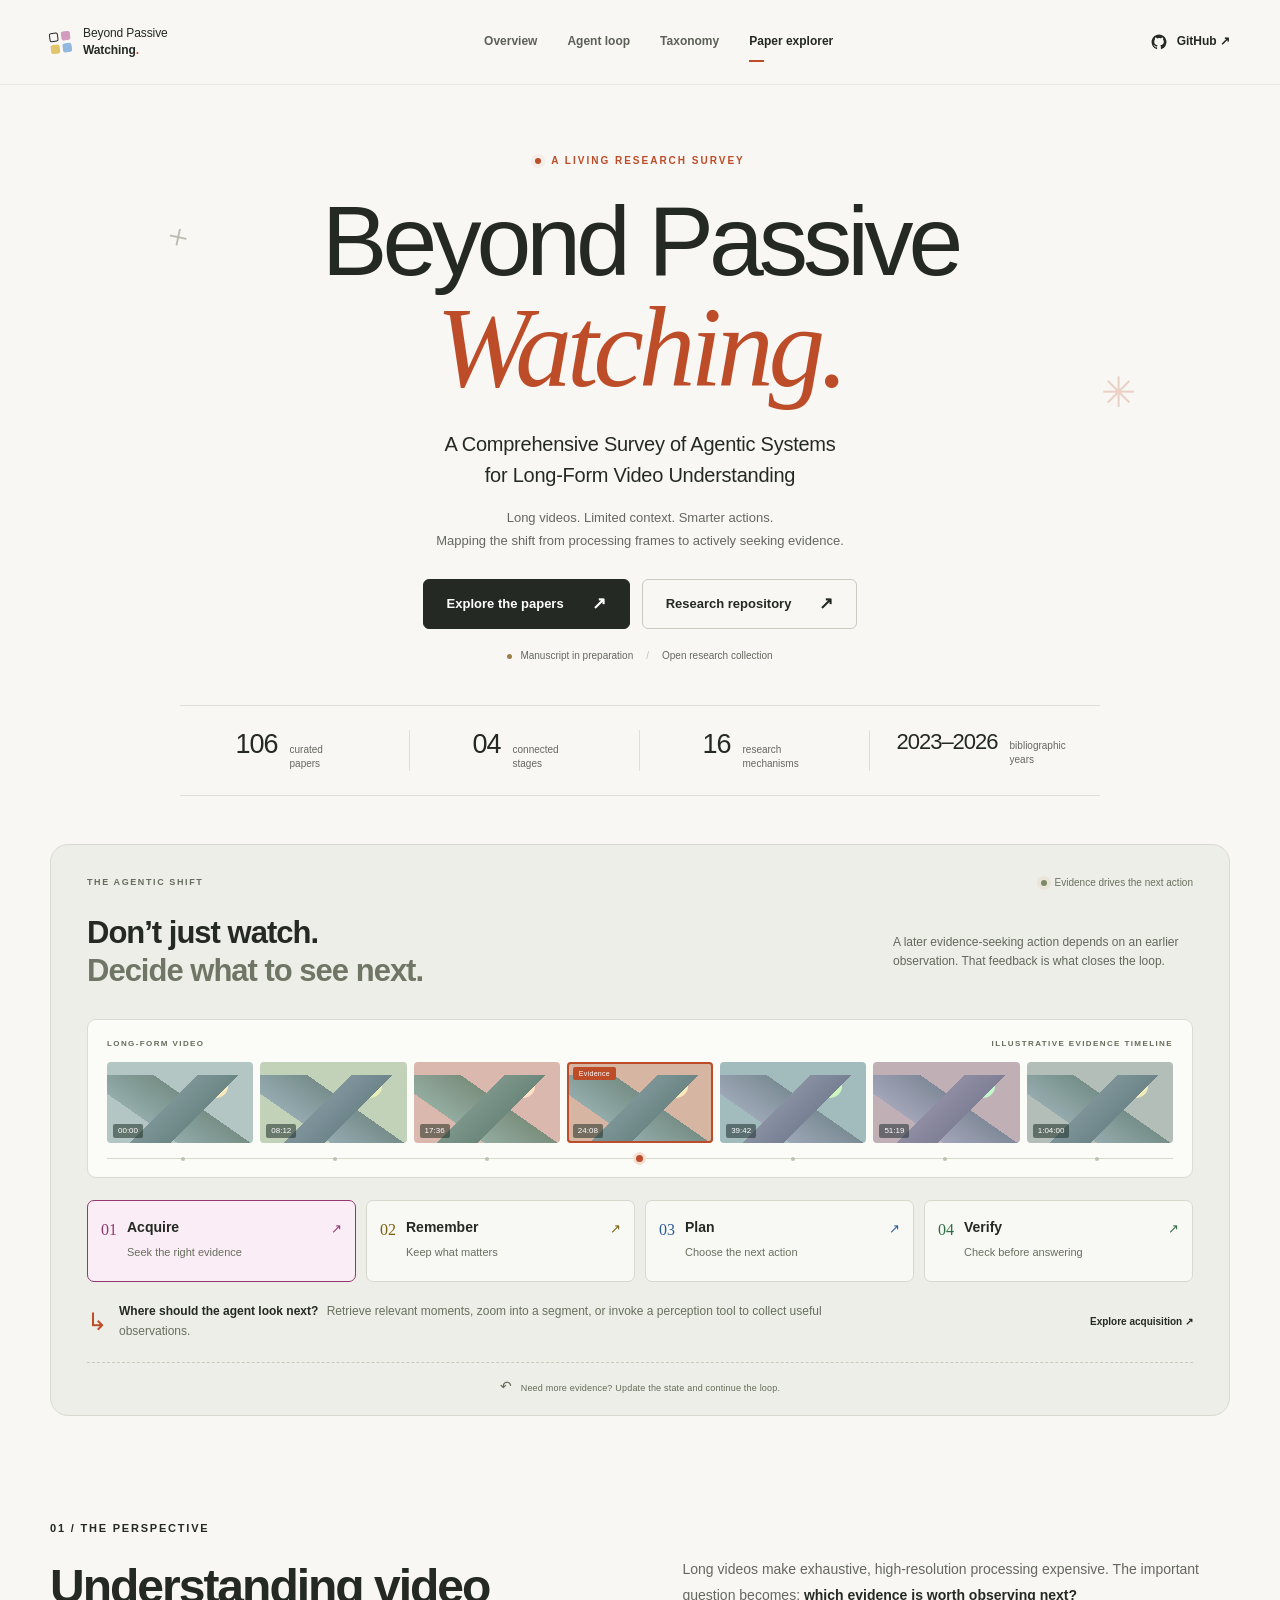
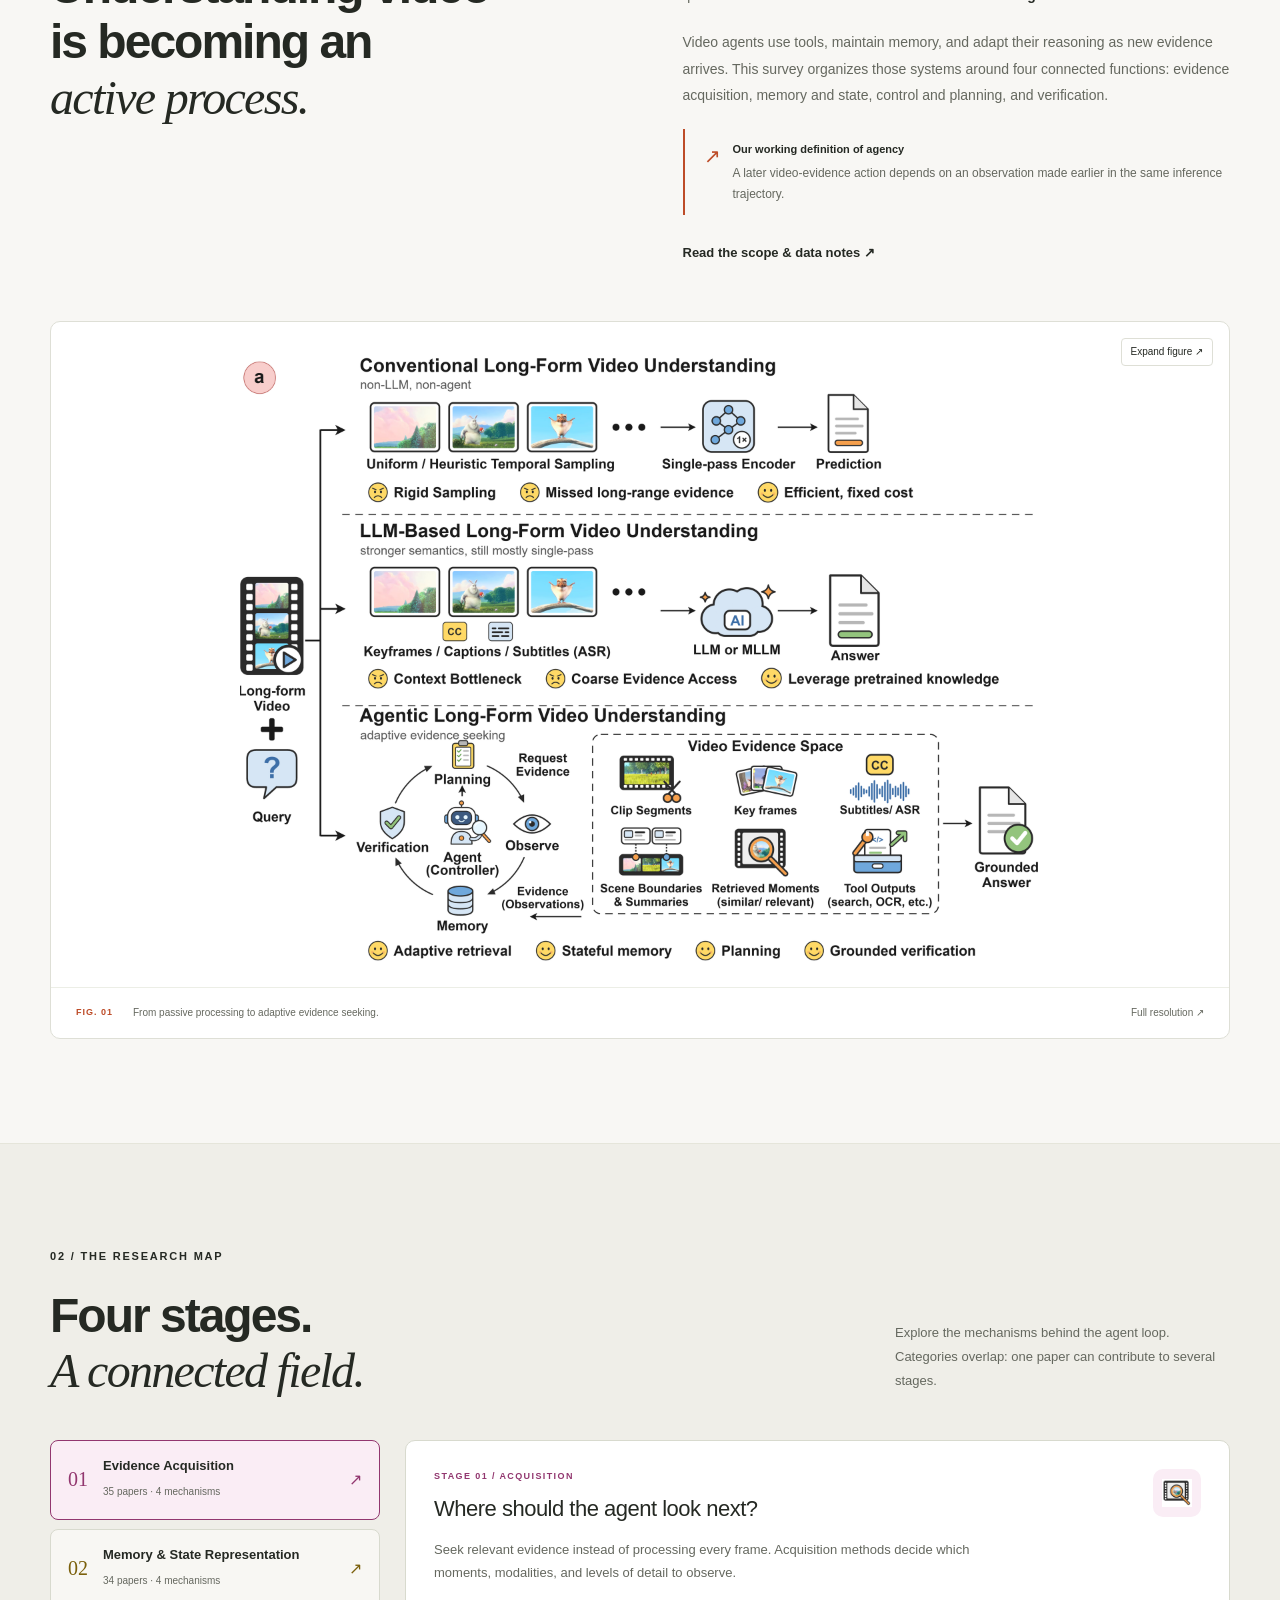
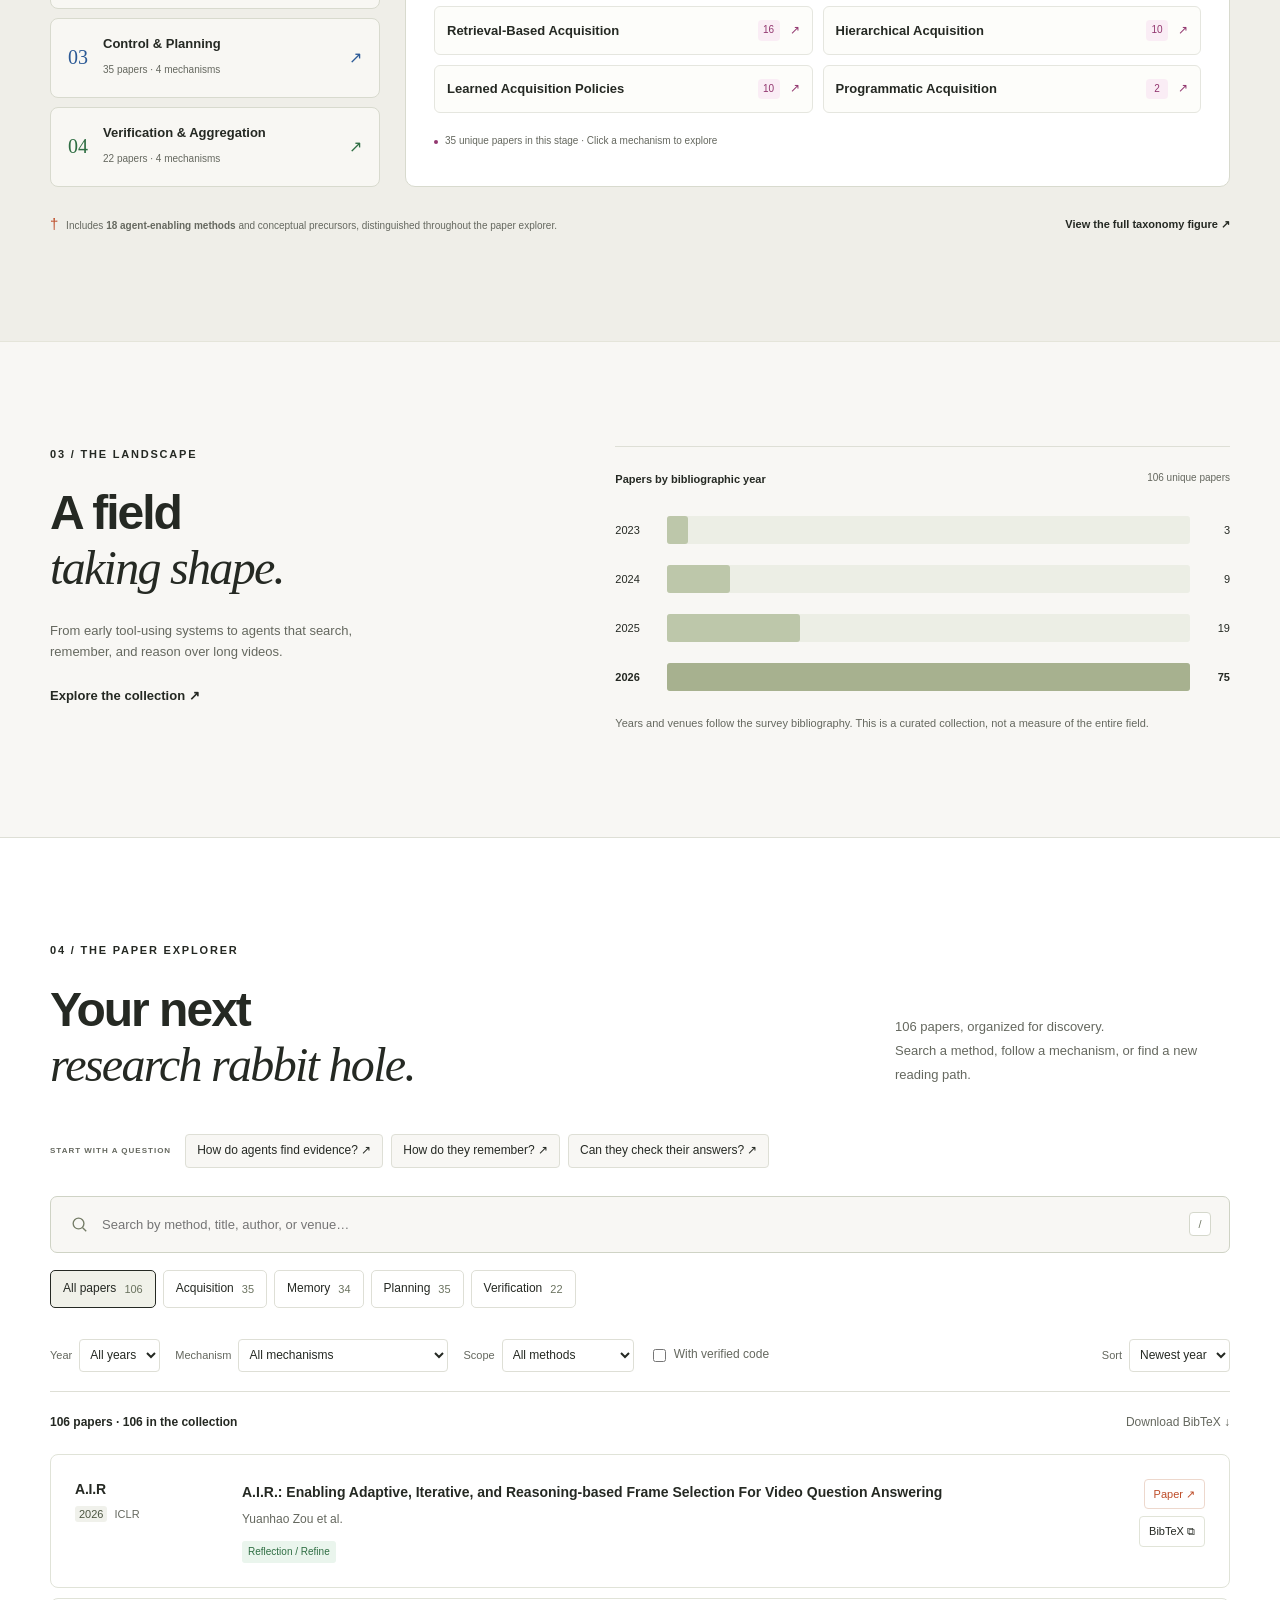
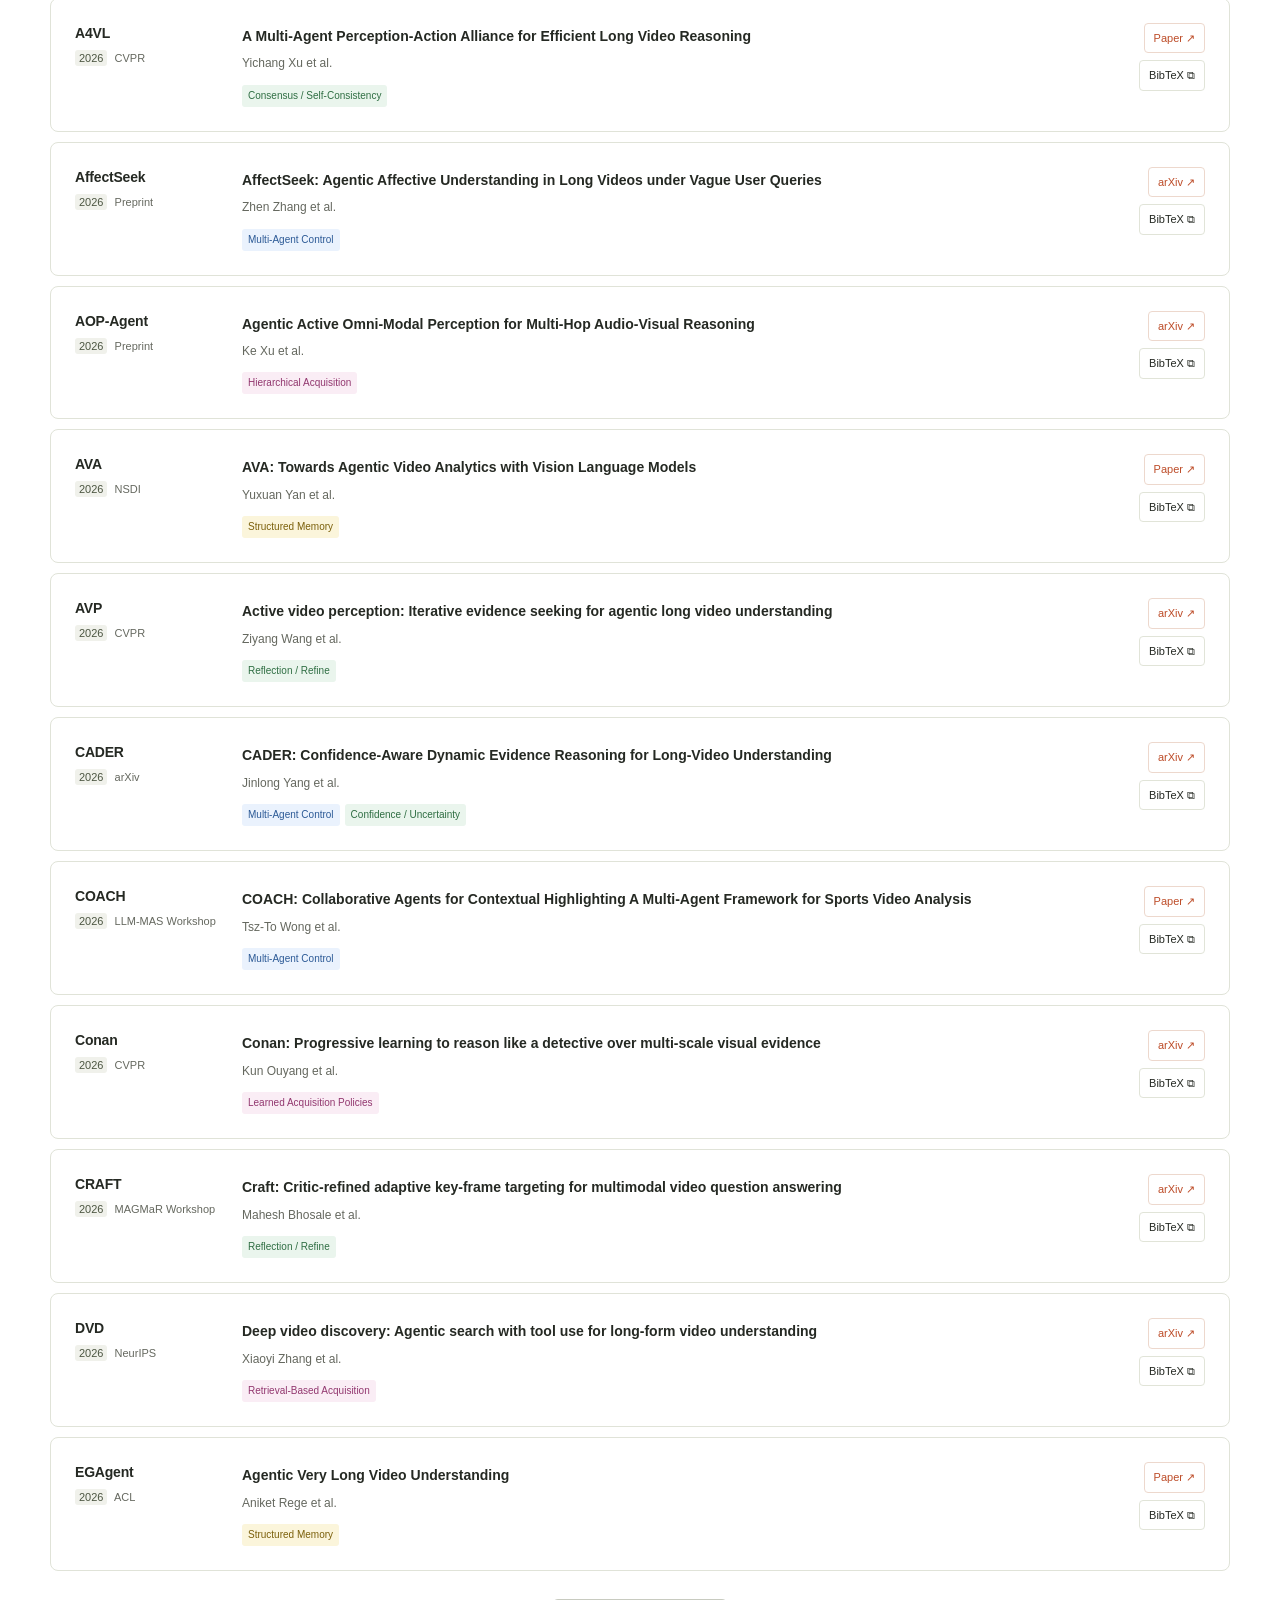
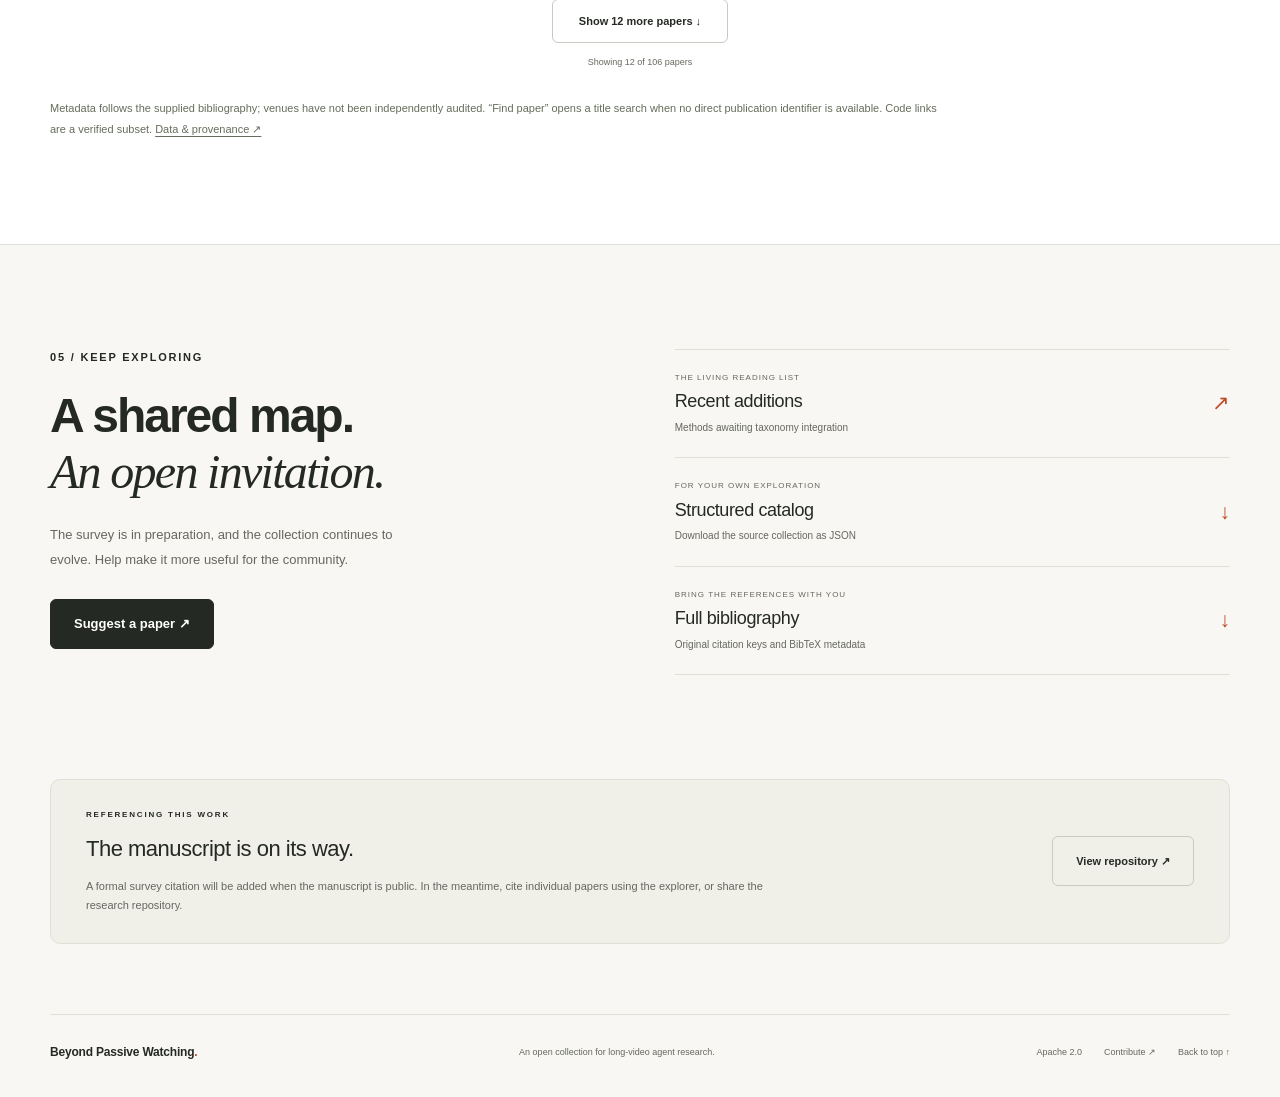
==== index.html @ e4597a8f "Build interactive survey project page" ====
<!doctype html>
<html lang="en">
<head>
  <meta charset="utf-8">
  <meta name="viewport" content="width=device-width, initial-scale=1">
  <meta name="theme-color" content="#f8f7f4">
  <title>Beyond Passive Watching · A Survey of Long-Video Agents</title>
  <meta name="description" content="A comprehensive survey of agentic systems for long-form video understanding. Explore 106 papers through acquisition, memory, planning, and verification.">
  <meta property="og:type" content="website">
  <meta property="og:title" content="Beyond Passive Watching">
  <meta property="og:description" content="106 papers. Four stages. One agentic loop. A survey of agentic systems for long-form video understanding.">
  <meta property="og:image" content="https://phutran1005.github.io/Awesome-Long-Video-Agent-Papers/assets/banner.png">
  <meta name="twitter:card" content="summary_large_image">
  <link rel="icon" type="image/svg+xml" href="project-page/favicon.svg">
  <link rel="stylesheet" href="project-page/styles.css">
  <script src="project-page/app.js" defer></script>
</head>
<body>
  <a class="skip-link" href="#main">Skip to content</a>
  <header class="site-header"><div class="nav-wrap container">
    <a class="brand" href="#" aria-label="Beyond Passive Watching home"><span class="brand-icon" aria-hidden="true"><i></i><i></i><i></i><i></i></span><span>Beyond Passive<br><strong>Watching<span>.</span></strong></span></a>
    <nav class="desktop-nav" aria-label="Main navigation"><a href="#overview">Overview</a><a href="#agent-loop">Agent loop</a><a href="#taxonomy">Taxonomy</a><a href="#papers">Paper explorer</a></nav>
    <a class="nav-github" href="https://github.com/PhuTran1005/Awesome-Long-Video-Agent-Papers" target="_blank" rel="noopener noreferrer"><svg viewBox="0 0 24 24" aria-hidden="true"><path d="M12 2a10 10 0 0 0-3.16 19.49c.5.09.68-.22.68-.48v-1.86c-2.78.6-3.37-1.18-3.37-1.18-.45-1.15-1.11-1.46-1.11-1.46-.91-.62.07-.61.07-.61 1 .07 1.53 1.03 1.53 1.03.89 1.53 2.34 1.09 2.91.83.09-.65.35-1.09.64-1.34-2.22-.25-4.56-1.11-4.56-4.94 0-1.09.39-1.98 1.03-2.68-.1-.25-.45-1.27.1-2.65 0 0 .84-.27 2.75 1.02A9.58 9.58 0 0 1 12 6.83c.85 0 1.71.11 2.51.34 1.91-1.29 2.75-1.02 2.75-1.02.55 1.38.2 2.4.1 2.65.64.7 1.03 1.59 1.03 2.68 0 3.84-2.34 4.69-4.57 4.94.36.31.68.92.68 1.85v2.74c0 .27.18.58.69.48A10 10 0 0 0 12 2Z"/></svg><span>GitHub ↗</span></a>
  </div></header>
  <main id="main">
    <section class="hero container" aria-labelledby="hero-title">
      <div class="hero-orbit orbit-one" aria-hidden="true">+</div><div class="hero-orbit orbit-two" aria-hidden="true">✳</div>
      <p class="eyebrow"><span class="status-dot"></span> A living research survey</p>
      <h1 id="hero-title">Beyond Passive<br><em>Watching.</em></h1>
      <p class="hero-subtitle">A Comprehensive Survey of Agentic Systems<br class="desktop-break"> for Long-Form Video Understanding</p>
      <p class="hero-description">Long videos. Limited context. Smarter actions.<br>Mapping the shift from processing frames to actively seeking evidence.</p>
      <div class="hero-actions"><a class="button button-dark" href="#papers">Explore the papers <span aria-hidden="true">↗</span></a><a class="button button-light" href="https://github.com/PhuTran1005/Awesome-Long-Video-Agent-Papers" target="_blank" rel="noopener noreferrer">Research repository <span aria-hidden="true">↗</span></a></div>
      <p class="manuscript-status"><span class="tiny-dot"></span> Manuscript in preparation <span class="status-divider">/</span> Open research collection</p>
      <div class="hero-stats" aria-label="Survey at a glance"><div><strong>106</strong><span>curated papers</span></div><div><strong>04</strong><span>connected stages</span></div><div><strong>16</strong><span>research mechanisms</span></div><div><strong>2023–2026</strong><span>bibliographic years</span></div></div>
    </section>
    <section class="loop-section container" id="agent-loop" aria-labelledby="loop-title"><div class="loop-card">
      <div class="loop-card-top"><span class="eyebrow">The agentic shift</span><span class="loop-top-note"><span class="status-dot"></span> Evidence drives the next action</span></div>
      <div class="loop-heading"><h2 id="loop-title">Don’t just watch.<br><span>Decide what to see next.</span></h2><p>A later evidence-seeking action depends on an earlier observation. That feedback is what closes the loop.</p></div>
      <div class="video-ribbon" aria-hidden="true"><div class="video-label"><span>LONG-FORM VIDEO</span><span>ILLUSTRATIVE EVIDENCE TIMELINE</span></div><div class="filmstrip"><div class="frame f1"><span>00:00</span></div><div class="frame f2"><span>08:12</span></div><div class="frame f3"><span>17:36</span></div><div class="frame f4 selected"><span>24:08</span><i>Evidence</i></div><div class="frame f5"><span>39:42</span></div><div class="frame f6"><span>51:19</span></div><div class="frame f7"><span>1:04:00</span></div></div><div class="timeline"><i></i><i></i><i></i><i class="active"></i><i></i><i></i><i></i></div></div>
      <div class="loop-steps" role="group" aria-label="Explore the four functions of a video agent">
        <button class="loop-step acquisition active" data-loop="0" aria-pressed="true"><span class="step-number">01</span><span><strong>Acquire</strong><small>Seek the right evidence</small></span><span class="step-arrow" aria-hidden="true">↗</span></button>
        <button class="loop-step memory" data-loop="1" aria-pressed="false"><span class="step-number">02</span><span><strong>Remember</strong><small>Keep what matters</small></span><span class="step-arrow" aria-hidden="true">↗</span></button>
        <button class="loop-step control" data-loop="2" aria-pressed="false"><span class="step-number">03</span><span><strong>Plan</strong><small>Choose the next action</small></span><span class="step-arrow" aria-hidden="true">↗</span></button>
        <button class="loop-step verification" data-loop="3" aria-pressed="false"><span class="step-number">04</span><span><strong>Verify</strong><small>Check before answering</small></span><span class="step-arrow" aria-hidden="true">↗</span></button>
      </div>
      <div class="loop-detail" aria-live="polite"><span class="loop-detail-icon" aria-hidden="true">↳</span><p id="loop-description"><strong>Where should the agent look next?</strong> Retrieve relevant moments, zoom into a segment, or invoke a perception tool to collect useful observations.</p><a id="loop-browse" href="#papers" data-filter-stage="evidence-acquisition">Explore acquisition ↗</a></div>
      <div class="feedback-line"><span aria-hidden="true">↶</span> Need more evidence? Update the state and continue the loop.</div>
    </div></section>
    <section class="section container overview" id="overview" aria-labelledby="overview-title">
      <div><p class="eyebrow">01 / The perspective</p><h2 id="overview-title">Understanding video<br>is becoming an<br><em>active process.</em></h2></div>
      <div class="overview-copy"><p>Long videos make exhaustive, high-resolution processing expensive. The important question becomes: <strong>which evidence is worth observing next?</strong></p><p>Video agents use tools, maintain memory, and adapt their reasoning as new evidence arrives. This survey organizes those systems around four connected functions: evidence acquisition, memory and state, control and planning, and verification.</p><div class="definition"><span aria-hidden="true">↗</span><p><strong>Our working definition of agency</strong>A later video-evidence action depends on an observation made earlier in the same inference trajectory.</p></div><a class="text-link" href="https://github.com/PhuTran1005/Awesome-Long-Video-Agent-Papers/blob/main/docs/DATA_NOTES.md" target="_blank" rel="noopener noreferrer">Read the scope &amp; data notes ↗</a></div>
      <figure class="survey-figure"><a href="assets/survey-teaser.png" data-figure="The survey perspective: from passive processing to an agentic loop"><img src="assets/survey-teaser.png" width="2400" height="1824" loading="lazy" alt="Survey diagram comparing conventional video processing, LLM-based understanding, and an agentic loop linking control, acquisition, memory, and verification."><span class="figure-expand" aria-hidden="true">Expand figure ↗</span></a><figcaption><span>FIG. 01</span> From passive processing to adaptive evidence seeking. <a href="assets/survey-teaser.png" target="_blank" rel="noopener noreferrer">Full resolution ↗</a></figcaption></figure>
    </section>
    <section class="taxonomy-section section" id="taxonomy" aria-labelledby="taxonomy-title"><div class="container">
      <div class="section-heading"><div><p class="eyebrow">02 / The research map</p><h2 id="taxonomy-title">Four stages.<br><em>A connected field.</em></h2></div><p>Explore the mechanisms behind the agent loop. Categories overlap: one paper can contribute to several stages.</p></div>
      <div class="taxonomy-layout"><div class="taxonomy-tabs" role="tablist" aria-label="Taxonomy stages" aria-orientation="vertical"><button class="taxonomy-tab acquisition" role="tab" id="tab-evidence-acquisition" aria-controls="panel-evidence-acquisition" aria-selected="true" tabindex="0"><span class="tab-number">01</span><span class="tab-copy"><strong>Evidence Acquisition</strong><small>35 papers · 4 mechanisms</small></span><span class="tab-arrow" aria-hidden="true">↗</span></button>
<button class="taxonomy-tab memory" role="tab" id="tab-memory-state" aria-controls="panel-memory-state" aria-selected="false" tabindex="-1"><span class="tab-number">02</span><span class="tab-copy"><strong>Memory &amp; State Representation</strong><small>34 papers · 4 mechanisms</small></span><span class="tab-arrow" aria-hidden="true">↗</span></button>
<button class="taxonomy-tab control" role="tab" id="tab-control-planning" aria-controls="panel-control-planning" aria-selected="false" tabindex="-1"><span class="tab-number">03</span><span class="tab-copy"><strong>Control &amp; Planning</strong><small>35 papers · 4 mechanisms</small></span><span class="tab-arrow" aria-hidden="true">↗</span></button>
<button class="taxonomy-tab verification" role="tab" id="tab-verification-aggregation" aria-controls="panel-verification-aggregation" aria-selected="false" tabindex="-1"><span class="tab-number">04</span><span class="tab-copy"><strong>Verification &amp; Aggregation</strong><small>22 papers · 4 mechanisms</small></span><span class="tab-arrow" aria-hidden="true">↗</span></button></div><div class="taxonomy-panels"><section class="taxonomy-panel acquisition" role="tabpanel" id="panel-evidence-acquisition" aria-labelledby="tab-evidence-acquisition" tabindex="0"><div class="panel-header"><div><p class="panel-kicker">Stage 01 / Acquisition</p><h3>Where should the agent look next?</h3></div><img class="panel-icon" src="assets/icons/acquisition.png" width="48" height="48" alt="" loading="lazy"></div><p class="panel-description">Seek relevant evidence instead of processing every frame. Acquisition methods decide which moments, modalities, and levels of detail to observe.</p><div class="mechanisms"><a class="mechanism" href="#papers" data-filter-category="evidence-acquisition/retrieval-based" title="Retrieve relevant moments, documents, or multimodal evidence in response to a query."><span>Retrieval-Based Acquisition</span><small>16</small><span aria-hidden="true">↗</span></a><a class="mechanism" href="#papers" data-filter-category="evidence-acquisition/hierarchical" title="Navigate from coarse summaries to finer temporal or spatial evidence."><span>Hierarchical Acquisition</span><small>10</small><span aria-hidden="true">↗</span></a><a class="mechanism" href="#papers" data-filter-category="evidence-acquisition/learned-acquisition" title="Learn when, where, or at what granularity to acquire the next observation."><span>Learned Acquisition Policies</span><small>10</small><span aria-hidden="true">↗</span></a><a class="mechanism" href="#papers" data-filter-category="evidence-acquisition/programmatic" title="Compose executable programs that probe video content with perception tools."><span>Programmatic Acquisition</span><small>2</small><span aria-hidden="true">↗</span></a></div><div class="panel-footer"><span></span>35 unique papers in this stage · Click a mechanism to explore</div></section>
<section class="taxonomy-panel memory" role="tabpanel" id="panel-memory-state" aria-labelledby="tab-memory-state" tabindex="0"><div class="panel-header"><div><p class="panel-kicker">Stage 02 / Memory</p><h3>What should the agent remember?</h3></div><img class="panel-icon" src="assets/icons/memory.png" width="48" height="48" alt="" loading="lazy"></div><p class="panel-description">Make earlier observations useful for later decisions. Memory methods organize, compress, retrieve, and update evidence across long temporal horizons.</p><div class="mechanisms"><a class="mechanism" href="#papers" data-filter-category="memory-state/textual" title="Retain captions, textual summaries, and language-based accounts of past observations."><span>Textual Memory</span><small>6</small><span aria-hidden="true">↗</span></a><a class="mechanism" href="#papers" data-filter-category="memory-state/structured" title="Organize evidence as events, entities, graphs, or other explicitly addressable structures."><span>Structured Memory</span><small>14</small><span aria-hidden="true">↗</span></a><a class="mechanism" href="#papers" data-filter-category="memory-state/compact" title="Maintain compact latent representations that reduce the cost of storing and revisiting video context."><span>Compact Memory Representation</span><small>6</small><span aria-hidden="true">↗</span></a><a class="mechanism" href="#papers" data-filter-category="memory-state/streaming" title="Update memory as new observations arrive and support reasoning over an evolving stream."><span>Streaming Memory Management</span><small>9</small><span aria-hidden="true">↗</span></a></div><div class="panel-footer"><span></span>34 unique papers in this stage · Click a mechanism to explore</div></section>
<section class="taxonomy-panel control" role="tabpanel" id="panel-control-planning" aria-labelledby="tab-control-planning" tabindex="0"><div class="panel-header"><div><p class="panel-kicker">Stage 03 / Planning</p><h3>Which action should the agent take?</h3></div><img class="panel-icon" src="assets/icons/control.png" width="48" height="48" alt="" loading="lazy"></div><p class="panel-description">Turn observations into an actionable next step. Controllers select tools, coordinate agents, and choose how to allocate the reasoning process.</p><div class="mechanisms"><a class="mechanism" href="#papers" data-filter-category="control-planning/autonomous-tool-use" title="Let a controller choose and invoke tools as the evidence and task evolve."><span>Autonomous Tool Use</span><small>8</small><span aria-hidden="true">↗</span></a><a class="mechanism" href="#papers" data-filter-category="control-planning/multi-agent" title="Distribute perception, reasoning, and coordination across collaborating agents."><span>Multi-Agent Control</span><small>14</small><span aria-hidden="true">↗</span></a><a class="mechanism" href="#papers" data-filter-category="control-planning/learned-control" title="Learn action selection and planning policies for long-horizon video reasoning."><span>Learned Control Policies</span><small>8</small><span aria-hidden="true">↗</span></a><a class="mechanism" href="#papers" data-filter-category="control-planning/fixed-workflow" title="Coordinate evidence processing through a predefined sequence of stages."><span>Fixed Workflows</span><small>6</small><span aria-hidden="true">↗</span></a></div><div class="panel-footer"><span></span>35 unique papers in this stage · Click a mechanism to explore</div></section>
<section class="taxonomy-panel verification" role="tabpanel" id="panel-verification-aggregation" aria-labelledby="tab-verification-aggregation" tabindex="0"><div class="panel-header"><div><p class="panel-kicker">Stage 04 / Verification</p><h3>Is the evidence sufficient to answer?</h3></div><img class="panel-icon" src="assets/icons/verification.png" width="48" height="48" alt="" loading="lazy"></div><p class="panel-description">Assess whether an answer is supported. Verification methods compare hypotheses, revisit evidence, express uncertainty, and reconcile competing claims.</p><div class="mechanisms"><a class="mechanism" href="#papers" data-filter-category="verification-aggregation/consensus" title="Compare candidate answers or reasoning paths to assess agreement."><span>Consensus / Self-Consistency</span><small>4</small><span aria-hidden="true">↗</span></a><a class="mechanism" href="#papers" data-filter-category="verification-aggregation/reflection" title="Revisit evidence and revise an answer or plan through feedback."><span>Reflection / Refine</span><small>10</small><span aria-hidden="true">↗</span></a><a class="mechanism" href="#papers" data-filter-category="verification-aggregation/confidence" title="Use uncertainty estimates to guide reasoning and evidence seeking."><span>Confidence / Uncertainty</span><small>3</small><span aria-hidden="true">↗</span></a><a class="mechanism" href="#papers" data-filter-category="verification-aggregation/evidence-alignment" title="Check claims against evidence and reconcile conflicting observations or agent outputs."><span>Evidence Alignment &amp; Adjudication</span><small>6</small><span aria-hidden="true">↗</span></a></div><div class="panel-footer"><span></span>22 unique papers in this stage · Click a mechanism to explore</div></section></div></div>
      <div class="taxonomy-footnote"><p><span class="enabling-symbol">†</span> Includes <strong>18 agent-enabling methods</strong> and conceptual precursors, distinguished throughout the paper explorer.</p><a class="text-link" href="assets/taxonomy.png" data-figure="The complete method-level taxonomy">View the full taxonomy figure ↗</a></div>
    </div></section>
    <section class="section container landscape" aria-labelledby="landscape-title"><div class="landscape-intro"><p class="eyebrow">03 / The landscape</p><h2 id="landscape-title">A field<br><em>taking shape.</em></h2><p>From early tool-using systems to agents that search, remember, and reason over long videos.</p><a class="text-link" href="#papers">Explore the collection ↗</a></div><div class="landscape-chart"><div class="chart-title"><strong>Papers by bibliographic year</strong><span>106 unique papers</span></div><div class="chart-bars" aria-label="Paper counts by bibliographic year"><div class="chart-row"><span class="chart-year">2023</span><div class="chart-track"><span class="chart-fill" style="--bar-width:4.00%"></span></div><span class="chart-value">3</span></div><div class="chart-row"><span class="chart-year">2024</span><div class="chart-track"><span class="chart-fill" style="--bar-width:12.00%"></span></div><span class="chart-value">9</span></div><div class="chart-row"><span class="chart-year">2025</span><div class="chart-track"><span class="chart-fill" style="--bar-width:25.33%"></span></div><span class="chart-value">19</span></div><div class="chart-row"><span class="chart-year">2026</span><div class="chart-track"><span class="chart-fill" style="--bar-width:100.00%"></span></div><span class="chart-value">75</span></div></div><p class="chart-note">Years and venues follow the survey bibliography. This is a curated collection, not a measure of the entire field.</p></div></section>
    <section class="papers-section section" id="papers" aria-labelledby="papers-title"><div class="container">
      <div class="section-heading"><div><p class="eyebrow">04 / The paper explorer</p><h2 id="papers-title">Your next<br><em>research rabbit hole.</em></h2></div><p>106 papers, organized for discovery.<br>Search a method, follow a mechanism, or find a new reading path.</p></div>
      <div class="reading-paths" aria-label="Suggested reading paths"><span>START WITH A QUESTION</span><a href="#papers" data-filter-category="evidence-acquisition/retrieval-based">How do agents find evidence? ↗</a><a href="#papers" data-filter-category="memory-state/structured">How do they remember? ↗</a><a href="#papers" data-filter-category="verification-aggregation/reflection">Can they check their answers? ↗</a></div>
      <div class="explorer-controls" id="explorer-controls" hidden>
        <div class="search-wrap"><svg viewBox="0 0 24 24" fill="none" stroke="currentColor" stroke-width="1.7" aria-hidden="true"><circle cx="10.8" cy="10.8" r="6.8"/><path d="m16 16 4.5 4.5"/></svg><label class="sr-only" for="paper-search">Search papers by method, title, author, or venue</label><input type="search" id="paper-search" placeholder="Search by method, title, author, or venue…" autocomplete="off"><kbd aria-hidden="true">/</kbd></div>
        <div class="stage-filters" role="group" aria-label="Filter by stage"><button class="stage-filter" data-stage="" aria-pressed="true">All papers <span>106</span></button>
<button class="stage-filter acquisition" data-stage="evidence-acquisition" aria-pressed="false">Acquisition <span>35</span></button>
<button class="stage-filter memory" data-stage="memory-state" aria-pressed="false">Memory <span>34</span></button>
<button class="stage-filter control" data-stage="control-planning" aria-pressed="false">Planning <span>35</span></button>
<button class="stage-filter verification" data-stage="verification-aggregation" aria-pressed="false">Verification <span>22</span></button></div>
        <div class="filter-row"><div class="select-wrap"><label for="year-filter">Year</label><select id="year-filter"><option value="">All years</option><option value="2026">2026</option><option value="2025">2025</option><option value="2024">2024</option><option value="2023">2023</option></select></div><div class="select-wrap category-select"><label for="category-filter">Mechanism</label><select id="category-filter"><option value="">All mechanisms</option><optgroup label="Evidence Acquisition">
<option value="evidence-acquisition/retrieval-based" data-stage="evidence-acquisition">Retrieval-Based Acquisition (16)</option>
<option value="evidence-acquisition/hierarchical" data-stage="evidence-acquisition">Hierarchical Acquisition (10)</option>
<option value="evidence-acquisition/learned-acquisition" data-stage="evidence-acquisition">Learned Acquisition Policies (10)</option>
<option value="evidence-acquisition/programmatic" data-stage="evidence-acquisition">Programmatic Acquisition (2)</option>
</optgroup>
<optgroup label="Memory &amp; State Representation">
<option value="memory-state/textual" data-stage="memory-state">Textual Memory (6)</option>
<option value="memory-state/structured" data-stage="memory-state">Structured Memory (14)</option>
<option value="memory-state/compact" data-stage="memory-state">Compact Memory Representation (6)</option>
<option value="memory-state/streaming" data-stage="memory-state">Streaming Memory Management (9)</option>
</optgroup>
<optgroup label="Control &amp; Planning">
<option value="control-planning/autonomous-tool-use" data-stage="control-planning">Autonomous Tool Use (8)</option>
<option value="control-planning/multi-agent" data-stage="control-planning">Multi-Agent Control (14)</option>
<option value="control-planning/learned-control" data-stage="control-planning">Learned Control Policies (8)</option>
<option value="control-planning/fixed-workflow" data-stage="control-planning">Fixed Workflows (6)</option>
</optgroup>
<optgroup label="Verification &amp; Aggregation">
<option value="verification-aggregation/consensus" data-stage="verification-aggregation">Consensus / Self-Consistency (4)</option>
<option value="verification-aggregation/reflection" data-stage="verification-aggregation">Reflection / Refine (10)</option>
<option value="verification-aggregation/confidence" data-stage="verification-aggregation">Confidence / Uncertainty (3)</option>
<option value="verification-aggregation/evidence-alignment" data-stage="verification-aggregation">Evidence Alignment &amp; Adjudication (6)</option>
</optgroup></select></div><div class="select-wrap"><label for="type-filter">Scope</label><select id="type-filter"><option value="">All methods</option><option value="core">Core video agents</option><option value="enabling">Agent-enabling †</option></select></div><label class="code-filter"><input type="checkbox" id="code-filter"><span>With verified code</span></label><div class="select-wrap sort-select"><label for="sort-filter">Sort</label><select id="sort-filter"><option value="newest">Newest year</option><option value="oldest">Oldest year</option><option value="name">Method A–Z</option></select></div></div>
      </div>
      <div class="results-toolbar"><p id="result-count" role="status" aria-live="polite">106 papers in the collection</p><button class="reset-button" id="reset-filters" hidden>Clear filters ×</button><a href="references.bib" download>Download BibTeX ↓</a></div>
      <noscript><p class="notice">All papers are listed below. Enable JavaScript to search, filter, and copy individual citations.</p></noscript>
      <div class="paper-list" id="paper-list"><article class="paper-card" data-paper-id="zou2026air" id="paper-zou2026air">
<div class="paper-identity"><div class="paper-method">A.I.R</div><div class="paper-meta"><span class="paper-year">2026</span> ICLR</div></div>
<div class="paper-body"><a class="paper-title" href="https://openreview.net/forum?id=SZVpOKw0YD" target="_blank" rel="noopener noreferrer">A.I.R.: Enabling Adaptive, Iterative, and Reasoning-based Frame Selection For Video Question Answering</a><p class="paper-authors" title="Yuanhao Zou and Shengji Jin and Andong Deng and Youpeng Zhao and Jun Wang and Chen Chen">Yuanhao Zou et al.</p><div class="paper-tags"><a class="paper-tag verification" href="#papers" data-filter-category="verification-aggregation/reflection">Reflection / Refine</a></div></div>
<div class="paper-links"><a class="publication-link" href="https://openreview.net/forum?id=SZVpOKw0YD" target="_blank" rel="noopener noreferrer" aria-label="Paper for A.I.R">Paper ↗</a><button data-cite="zou2026air" aria-label="BibTeX for A.I.R" hidden>BibTeX ⧉</button></div></article>
<article class="paper-card" data-paper-id="a4vl" id="paper-a4vl">
<div class="paper-identity"><div class="paper-method">A4VL</div><div class="paper-meta"><span class="paper-year">2026</span> CVPR</div></div>
<div class="paper-body"><a class="paper-title" href="https://openreview.net/forum?id=N3kgr2kNGt" target="_blank" rel="noopener noreferrer">A Multi-Agent Perception-Action Alliance for Efficient Long Video Reasoning</a><p class="paper-authors" title="Yichang Xu and Gaowen Liu and Ramana Rao Kompella and Tiansheng Huang and Sihao Hu and Fatih Ilhan and Selim Furkan Tekin and Zachary Yahn and Ling Liu">Yichang Xu et al.</p><div class="paper-tags"><a class="paper-tag verification" href="#papers" data-filter-category="verification-aggregation/consensus">Consensus / Self-Consistency</a></div></div>
<div class="paper-links"><a class="publication-link" href="https://openreview.net/forum?id=N3kgr2kNGt" target="_blank" rel="noopener noreferrer" aria-label="Paper for A4VL">Paper ↗</a><button data-cite="a4vl" aria-label="BibTeX for A4VL" hidden>BibTeX ⧉</button></div></article>
<article class="paper-card" data-paper-id="zhang2026affectseekagenticaffectiveunderstanding" id="paper-zhang2026affectseekagenticaffectiveunderstanding">
<div class="paper-identity"><div class="paper-method">AffectSeek</div><div class="paper-meta"><span class="paper-year">2026</span> Preprint</div></div>
<div class="paper-body"><a class="paper-title" href="https://arxiv.org/abs/2605.05640" target="_blank" rel="noopener noreferrer">AffectSeek: Agentic Affective Understanding in Long Videos under Vague User Queries</a><p class="paper-authors" title="Zhen Zhang and Yuhang Yang and Yunxiang Jiang and Yuhuan Lu and Haifeng Lu and Zheng Lian and Runhao Zeng and Xiping Hu">Zhen Zhang et al.</p><div class="paper-tags"><a class="paper-tag control" href="#papers" data-filter-category="control-planning/multi-agent">Multi-Agent Control</a></div></div>
<div class="paper-links"><a class="publication-link" href="https://arxiv.org/abs/2605.05640" target="_blank" rel="noopener noreferrer" aria-label="arXiv for AffectSeek">arXiv ↗</a><button data-cite="zhang2026affectseekagenticaffectiveunderstanding" aria-label="BibTeX for AffectSeek" hidden>BibTeX ⧉</button></div></article>
<article class="paper-card" data-paper-id="xu2026agenticactiveomnimodalperception" id="paper-xu2026agenticactiveomnimodalperception">
<div class="paper-identity"><div class="paper-method">AOP-Agent</div><div class="paper-meta"><span class="paper-year">2026</span> Preprint</div></div>
<div class="paper-body"><a class="paper-title" href="https://arxiv.org/abs/2605.28192" target="_blank" rel="noopener noreferrer">Agentic Active Omni-Modal Perception for Multi-Hop Audio-Visual Reasoning</a><p class="paper-authors" title="Ke Xu and Yuhao Wang and Ziyang Cheng and Hongcheng Liu and Yanfeng Wang and Yu Wang">Ke Xu et al.</p><div class="paper-tags"><a class="paper-tag acquisition" href="#papers" data-filter-category="evidence-acquisition/hierarchical">Hierarchical Acquisition</a></div></div>
<div class="paper-links"><a class="publication-link" href="https://arxiv.org/abs/2605.28192" target="_blank" rel="noopener noreferrer" aria-label="arXiv for AOP-Agent">arXiv ↗</a><button data-cite="xu2026agenticactiveomnimodalperception" aria-label="BibTeX for AOP-Agent" hidden>BibTeX ⧉</button></div></article>
<article class="paper-card" data-paper-id="yan2026ava" id="paper-yan2026ava">
<div class="paper-identity"><div class="paper-method">AVA</div><div class="paper-meta"><span class="paper-year">2026</span> NSDI</div></div>
<div class="paper-body"><a class="paper-title" href="https://www.usenix.org/conference/nsdi26/presentation/yan" target="_blank" rel="noopener noreferrer">AVA: Towards Agentic Video Analytics with Vision Language Models</a><p class="paper-authors" title="Yan, Yuxuan and Jiang, Shiqi and Cao, Ting and Yang, Yifan and Yang, Qianqian and Shu, Yuanchao and Yang, Yuqing and Qiu, Lili">Yuxuan Yan et al.</p><div class="paper-tags"><a class="paper-tag memory" href="#papers" data-filter-category="memory-state/structured">Structured Memory</a></div></div>
<div class="paper-links"><a class="publication-link" href="https://www.usenix.org/conference/nsdi26/presentation/yan" target="_blank" rel="noopener noreferrer" aria-label="Paper for AVA">Paper ↗</a><button data-cite="yan2026ava" aria-label="BibTeX for AVA" hidden>BibTeX ⧉</button></div></article>
<article class="paper-card" data-paper-id="avp" id="paper-avp">
<div class="paper-identity"><div class="paper-method">AVP</div><div class="paper-meta"><span class="paper-year">2026</span> CVPR</div></div>
<div class="paper-body"><a class="paper-title" href="https://arxiv.org/abs/2512.05774" target="_blank" rel="noopener noreferrer">Active video perception: Iterative evidence seeking for agentic long video understanding</a><p class="paper-authors" title="Wang, Ziyang and Zhou, Honglu and Wang, Shijie and Li, Junnan and Xiong, Caiming and Savarese, Silvio and Bansal, Mohit and Ryoo, Michael S and Niebles, Juan Carlos">Ziyang Wang et al.</p><div class="paper-tags"><a class="paper-tag verification" href="#papers" data-filter-category="verification-aggregation/reflection">Reflection / Refine</a></div></div>
<div class="paper-links"><a class="publication-link" href="https://arxiv.org/abs/2512.05774" target="_blank" rel="noopener noreferrer" aria-label="arXiv for AVP">arXiv ↗</a><button data-cite="avp" aria-label="BibTeX for AVP" hidden>BibTeX ⧉</button></div></article>
<article class="paper-card" data-paper-id="yang2026cader" id="paper-yang2026cader">
<div class="paper-identity"><div class="paper-method">CADER</div><div class="paper-meta"><span class="paper-year">2026</span> arXiv</div></div>
<div class="paper-body"><a class="paper-title" href="https://arxiv.org/abs/2607.24582" target="_blank" rel="noopener noreferrer">CADER: Confidence-Aware Dynamic Evidence Reasoning for Long-Video Understanding</a><p class="paper-authors" title="Yang, Jinlong and Zhang, Wenhao and Lin, Kuanwei and Cheng, Sijie">Jinlong Yang et al.</p><div class="paper-tags"><a class="paper-tag control" href="#papers" data-filter-category="control-planning/multi-agent">Multi-Agent Control</a><a class="paper-tag verification" href="#papers" data-filter-category="verification-aggregation/confidence">Confidence / Uncertainty</a></div></div>
<div class="paper-links"><a class="publication-link" href="https://arxiv.org/abs/2607.24582" target="_blank" rel="noopener noreferrer" aria-label="arXiv for CADER">arXiv ↗</a><button data-cite="yang2026cader" aria-label="BibTeX for CADER" hidden>BibTeX ⧉</button></div></article>
<article class="paper-card" data-paper-id="wong2025coach" id="paper-wong2025coach">
<div class="paper-identity"><div class="paper-method">COACH</div><div class="paper-meta"><span class="paper-year">2026</span> LLM-MAS Workshop</div></div>
<div class="paper-body"><a class="paper-title" href="https://openreview.net/forum?id=PrJ80Pvii2" target="_blank" rel="noopener noreferrer">COACH: Collaborative Agents for Contextual Highlighting A Multi-Agent Framework for Sports Video Analysis</a><p class="paper-authors" title="Tsz-To Wong and Ching-Chun Huang and Hong-Han Shuai">Tsz-To Wong et al.</p><div class="paper-tags"><a class="paper-tag control" href="#papers" data-filter-category="control-planning/multi-agent">Multi-Agent Control</a></div></div>
<div class="paper-links"><a class="publication-link" href="https://openreview.net/forum?id=PrJ80Pvii2" target="_blank" rel="noopener noreferrer" aria-label="Paper for COACH">Paper ↗</a><button data-cite="wong2025coach" aria-label="BibTeX for COACH" hidden>BibTeX ⧉</button></div></article>
<article class="paper-card" data-paper-id="ouyang2026conan" id="paper-ouyang2026conan">
<div class="paper-identity"><div class="paper-method">Conan</div><div class="paper-meta"><span class="paper-year">2026</span> CVPR</div></div>
<div class="paper-body"><a class="paper-title" href="https://arxiv.org/abs/2510.20470" target="_blank" rel="noopener noreferrer">Conan: Progressive learning to reason like a detective over multi-scale visual evidence</a><p class="paper-authors" title="Ouyang, Kun and Liu, Yuanxin and Yao, Linli and Cai, Yishuo and Zhou, Hao and Meng, Fandong and Zhou, Jie and Sun, Xu">Kun Ouyang et al.</p><div class="paper-tags"><a class="paper-tag acquisition" href="#papers" data-filter-category="evidence-acquisition/learned-acquisition">Learned Acquisition Policies</a></div></div>
<div class="paper-links"><a class="publication-link" href="https://arxiv.org/abs/2510.20470" target="_blank" rel="noopener noreferrer" aria-label="arXiv for Conan">arXiv ↗</a><button data-cite="ouyang2026conan" aria-label="BibTeX for Conan" hidden>BibTeX ⧉</button></div></article>
<article class="paper-card" data-paper-id="bhosale2026craft" id="paper-bhosale2026craft">
<div class="paper-identity"><div class="paper-method">CRAFT</div><div class="paper-meta"><span class="paper-year">2026</span> MAGMaR Workshop</div></div>
<div class="paper-body"><a class="paper-title" href="https://arxiv.org/abs/2605.19075" target="_blank" rel="noopener noreferrer">Craft: Critic-refined adaptive key-frame targeting for multimodal video question answering</a><p class="paper-authors" title="Bhosale, Mahesh and Wasi, Abdul and Trivedi, Vishvesh and Yan, Pengyu and Gorugantu, Akhil VSS and Doermann, David">Mahesh Bhosale et al.</p><div class="paper-tags"><a class="paper-tag verification" href="#papers" data-filter-category="verification-aggregation/reflection">Reflection / Refine</a></div></div>
<div class="paper-links"><a class="publication-link" href="https://arxiv.org/abs/2605.19075" target="_blank" rel="noopener noreferrer" aria-label="arXiv for CRAFT">arXiv ↗</a><button data-cite="bhosale2026craft" aria-label="BibTeX for CRAFT" hidden>BibTeX ⧉</button></div></article>
<article class="paper-card" data-paper-id="dvd" id="paper-dvd">
<div class="paper-identity"><div class="paper-method">DVD</div><div class="paper-meta"><span class="paper-year">2026</span> NeurIPS</div></div>
<div class="paper-body"><a class="paper-title" href="https://arxiv.org/abs/2505.18079" target="_blank" rel="noopener noreferrer">Deep video discovery: Agentic search with tool use for long-form video understanding</a><p class="paper-authors" title="Zhang, Xiaoyi and Jia, Zhaoyang and Guo, Zongyu and Li, Jiahao and Li, Bin and Li, Houqiang and Lu, Yan">Xiaoyi Zhang et al.</p><div class="paper-tags"><a class="paper-tag acquisition" href="#papers" data-filter-category="evidence-acquisition/retrieval-based">Retrieval-Based Acquisition</a></div></div>
<div class="paper-links"><a class="publication-link" href="https://arxiv.org/abs/2505.18079" target="_blank" rel="noopener noreferrer" aria-label="arXiv for DVD">arXiv ↗</a><button data-cite="dvd" aria-label="BibTeX for DVD" hidden>BibTeX ⧉</button></div></article>
<article class="paper-card" data-paper-id="egagent" id="paper-egagent">
<div class="paper-identity"><div class="paper-method">EGAgent</div><div class="paper-meta"><span class="paper-year">2026</span> ACL</div></div>
<div class="paper-body"><a class="paper-title" href="https://aclanthology.org/2026.acl-long.2161/" target="_blank" rel="noopener noreferrer">Agentic Very Long Video Understanding</a><p class="paper-authors" title="Rege, Aniket and Sadhu, Arka and Li, Yuliang and Li, Kejie and Vinayak, Ramya Korlakai and Chai, Yuning and Lee, Yong Jae and Kim, Hyo Jin">Aniket Rege et al.</p><div class="paper-tags"><a class="paper-tag memory" href="#papers" data-filter-category="memory-state/structured">Structured Memory</a></div></div>
<div class="paper-links"><a class="publication-link" href="https://aclanthology.org/2026.acl-long.2161/" target="_blank" rel="noopener noreferrer" aria-label="Paper for EGAgent">Paper ↗</a><button data-cite="egagent" aria-label="BibTeX for EGAgent" hidden>BibTeX ⧉</button></div></article>
<article class="paper-card" data-paper-id="tian2026ego" id="paper-tian2026ego">
<div class="paper-identity"><div class="paper-method">Ego-R1</div><div class="paper-meta"><span class="paper-year">2026</span> TPAMI</div></div>
<div class="paper-body"><a class="paper-title" href="https://arxiv.org/abs/2506.13654" target="_blank" rel="noopener noreferrer">Ego-R1: Agentic Chain-of-Tool-Thought for Ultra-Long Egocentric Video Reasoning</a><p class="paper-authors" title="Tian, Shulin and Wang, Ruiqi and Guo, Hongming and Wu, Penghao and Dong, Yuhao and Wang, Xiuying and Yang, Jingkang and Zhang, Hao and Zhu, Hongyuan and Liu, Ziwei">Shulin Tian et al.</p><div class="paper-tags"><a class="paper-tag control" href="#papers" data-filter-category="control-planning/learned-control">Learned Control Policies</a></div></div>
<div class="paper-links"><a class="publication-link" href="https://arxiv.org/abs/2506.13654" target="_blank" rel="noopener noreferrer" aria-label="arXiv for Ego-R1">arXiv ↗</a><button data-cite="tian2026ego" aria-label="BibTeX for Ego-R1" hidden>BibTeX ⧉</button></div></article>
<article class="paper-card" data-paper-id="eva" id="paper-eva">
<div class="paper-identity"><div class="paper-method">EVA</div><div class="paper-meta"><span class="paper-year">2026</span> CVPR</div></div>
<div class="paper-body"><a class="paper-title" href="https://arxiv.org/abs/2603.22918" target="_blank" rel="noopener noreferrer">EVA: Efficient Reinforcement Learning for End-to-End Video Agent</a><p class="paper-authors" title="Zhang, Yaolun and Wang, Ruohui and Wang, Jiahao and Tang, Yepeng and Zheng, Xuanyu and Duan, Haonan and Lu, Hao and Deng, Hanming and Lu, Lewei">Yaolun Zhang et al.</p><div class="paper-tags"><a class="paper-tag control" href="#papers" data-filter-category="control-planning/learned-control">Learned Control Policies</a><a class="paper-tag acquisition" href="#papers" data-filter-category="evidence-acquisition/learned-acquisition">Learned Acquisition Policies</a></div></div>
<div class="paper-links"><a class="publication-link" href="https://arxiv.org/abs/2603.22918" target="_blank" rel="noopener noreferrer" aria-label="arXiv for EVA">arXiv ↗</a><button data-cite="eva" aria-label="BibTeX for EVA" hidden>BibTeX ⧉</button></div></article>
<article class="paper-card" data-paper-id="wen2026eventmemagenthierarchicaleventcentricmemory" id="paper-wen2026eventmemagenthierarchicaleventcentricmemory">
<div class="paper-identity"><div class="paper-method">EventMemAgent</div><div class="paper-meta"><span class="paper-year">2026</span> Preprint</div></div>
<div class="paper-body"><a class="paper-title" href="https://arxiv.org/abs/2602.15329" target="_blank" rel="noopener noreferrer">EventMemAgent: Hierarchical Event-Centric Memory for Online Video Understanding with Adaptive Tool Use</a><p class="paper-authors" title="Siwei Wen and Zhangcheng Wang and Xingjian Zhang and Lei Huang and Wenjun Wu">Siwei Wen et al.</p><div class="paper-tags"><a class="paper-tag acquisition" href="#papers" data-filter-category="evidence-acquisition/retrieval-based">Retrieval-Based Acquisition</a><a class="paper-tag acquisition" href="#papers" data-filter-category="evidence-acquisition/learned-acquisition">Learned Acquisition Policies</a><a class="paper-tag memory" href="#papers" data-filter-category="memory-state/structured">Structured Memory</a></div></div>
<div class="paper-links"><a class="publication-link" href="https://arxiv.org/abs/2602.15329" target="_blank" rel="noopener noreferrer" aria-label="arXiv for EventMemAgent">arXiv ↗</a><button data-cite="wen2026eventmemagenthierarchicaleventcentricmemory" aria-label="BibTeX for EventMemAgent" hidden>BibTeX ⧉</button></div></article>
<article class="paper-card" data-paper-id="plou2026falconeye" id="paper-plou2026falconeye">
<div class="paper-identity"><div class="paper-method">FALCONEye</div><div class="paper-meta"><span class="paper-year">2026</span> WACV</div></div>
<div class="paper-body"><a class="paper-title" href="https://scholar.google.com/scholar?q=%22FALCONEye%3A%20Finding%20Answers%20and%20Localizing%20Content%20in%20ONE-hour-long%20videos%20with%20multi-modal%20LLMs%22" target="_blank" rel="noopener noreferrer">FALCONEye: Finding Answers and Localizing Content in ONE-hour-long videos with multi-modal LLMs</a><p class="paper-authors" title="Plou, Carlos and Borja, Cesar and Martinez-Cantin, Ruben and Murillo, Ana C">Carlos Plou et al.</p><div class="paper-tags"><a class="paper-tag acquisition" href="#papers" data-filter-category="evidence-acquisition/retrieval-based">Retrieval-Based Acquisition</a><a class="paper-tag verification" href="#papers" data-filter-category="verification-aggregation/confidence">Confidence / Uncertainty</a></div></div>
<div class="paper-links"><a class="publication-link" href="https://scholar.google.com/scholar?q=%22FALCONEye%3A%20Finding%20Answers%20and%20Localizing%20Content%20in%20ONE-hour-long%20videos%20with%20multi-modal%20LLMs%22" target="_blank" rel="noopener noreferrer" aria-label="Find paper for FALCONEye">Find paper ↗</a><button data-cite="plou2026falconeye" aria-label="BibTeX for FALCONEye" hidden>BibTeX ⧉</button></div></article>
<article class="paper-card" data-paper-id="chi2026gopagenmotionawareefficientagentic" id="paper-chi2026gopagenmotionawareefficientagentic">
<div class="paper-identity"><div class="paper-method">GOPAgen</div><div class="paper-meta"><span class="paper-year">2026</span> Preprint</div></div>
<div class="paper-body"><a class="paper-title" href="https://arxiv.org/abs/2606.06532" target="_blank" rel="noopener noreferrer">GOPAgen: Motion-Aware and Efficient Agentic Long-Video Understanding with Structural Memory and Hierarchical Reasoning</a><p class="paper-authors" title="Haozhe Chi and Yang Jin and Yadong Mu">Haozhe Chi et al.</p><div class="paper-tags"><a class="paper-tag acquisition" href="#papers" data-filter-category="evidence-acquisition/hierarchical">Hierarchical Acquisition</a></div></div>
<div class="paper-links"><a class="publication-link" href="https://arxiv.org/abs/2606.06532" target="_blank" rel="noopener noreferrer" aria-label="arXiv for GOPAgen">arXiv ↗</a><button data-cite="chi2026gopagenmotionawareefficientagentic" aria-label="BibTeX for GOPAgen" hidden>BibTeX ⧉</button></div></article>
<article class="paper-card" data-paper-id="yin2026hierarchical" id="paper-yin2026hierarchical">
<div class="paper-identity"><div class="paper-method">HAVEN</div><div class="paper-meta"><span class="paper-year">2026</span> CVPR</div></div>
<div class="paper-body"><a class="paper-title" href="https://scholar.google.com/scholar?q=%22Hierarchical%20Long%20Video%20Understanding%20with%20Audiovisual%20Entity%20Cohesion%20and%20Agentic%20Search%22" target="_blank" rel="noopener noreferrer">Hierarchical Long Video Understanding with Audiovisual Entity Cohesion and Agentic Search</a><p class="paper-authors" title="Yin, Xinlei and Peng, Xiulian and Li, Xiao and Xiong, Zhiwei and Lu, Yan">Xinlei Yin et al.</p><div class="paper-tags"><a class="paper-tag acquisition" href="#papers" data-filter-category="evidence-acquisition/hierarchical">Hierarchical Acquisition</a></div></div>
<div class="paper-links"><a class="publication-link" href="https://scholar.google.com/scholar?q=%22Hierarchical%20Long%20Video%20Understanding%20with%20Audiovisual%20Entity%20Cohesion%20and%20Agentic%20Search%22" target="_blank" rel="noopener noreferrer" aria-label="Find paper for HAVEN">Find paper ↗</a><button data-cite="yin2026hierarchical" aria-label="BibTeX for HAVEN" hidden>BibTeX ⧉</button></div></article>
<article class="paper-card" data-paper-id="zhu2026hicrewhierarchicalreasoninglongform" id="paper-zhu2026hicrewhierarchicalreasoninglongform">
<div class="paper-identity"><div class="paper-method">HiCrew</div><div class="paper-meta"><span class="paper-year">2026</span> Preprint</div></div>
<div class="paper-body"><a class="paper-title" href="https://arxiv.org/abs/2604.21444" target="_blank" rel="noopener noreferrer">HiCrew: Hierarchical Reasoning for Long-Form Video Understanding via Question-Aware Multi-Agent Collaboration</a><p class="paper-authors" title="Yuehan Zhu and Jingqi Zhao and Jiawen Zhao and Xudong Mao and Baoquan Zhao">Yuehan Zhu et al.</p><div class="paper-tags"><a class="paper-tag control" href="#papers" data-filter-category="control-planning/multi-agent">Multi-Agent Control</a></div></div>
<div class="paper-links"><a class="publication-link" href="https://arxiv.org/abs/2604.21444" target="_blank" rel="noopener noreferrer" aria-label="arXiv for HiCrew">arXiv ↗</a><button data-cite="zhu2026hicrewhierarchicalreasoninglongform" aria-label="BibTeX for HiCrew" hidden>BibTeX ⧉</button></div></article>
<article class="paper-card" data-paper-id="ji2026homerunderstandinglongformvideos" id="paper-ji2026homerunderstandinglongformvideos">
<div class="paper-identity"><div class="paper-method">Homer</div><div class="paper-meta"><span class="paper-year">2026</span> Preprint</div></div>
<div class="paper-body"><a class="paper-title" href="https://arxiv.org/abs/2607.02588" target="_blank" rel="noopener noreferrer">Homer: Understanding Long-form Videos with Hierarchical Memory and Agentic Reasoning</a><p class="paper-authors" title="Yixin Ji and Fanghua Ye and Juntao Li and Bo Zhao and Zexuan Qiu and Zhaopeng Tu and Liefeng Bo and Min Zhang">Yixin Ji et al.</p><div class="paper-tags"><a class="paper-tag acquisition" href="#papers" data-filter-category="evidence-acquisition/hierarchical">Hierarchical Acquisition</a></div></div>
<div class="paper-links"><a class="publication-link" href="https://arxiv.org/abs/2607.02588" target="_blank" rel="noopener noreferrer" aria-label="arXiv for Homer">arXiv ↗</a><button data-cite="ji2026homerunderstandinglongformvideos" aria-label="BibTeX for Homer" hidden>BibTeX ⧉</button></div></article>
<article class="paper-card" data-paper-id="rauf2026hpp" id="paper-rauf2026hpp">
<div class="paper-identity"><div class="paper-method">HPP</div><div class="paper-meta"><span class="paper-year">2026</span> arXiv</div></div>
<div class="paper-body"><a class="paper-title" href="https://arxiv.org/abs/2606.21734" target="_blank" rel="noopener noreferrer">HPP: Hierarchical Programmatic Probing for Long Video Understanding by Decoupling Perception and Reasoning</a><p class="paper-authors" title="Rauf, Awais and Hasssan, Ahmed and Slabaugh, Greg">Awais Rauf et al.</p><div class="paper-tags"><a class="paper-tag acquisition" href="#papers" data-filter-category="evidence-acquisition/programmatic">Programmatic Acquisition</a></div></div>
<div class="paper-links"><a class="publication-link" href="https://arxiv.org/abs/2606.21734" target="_blank" rel="noopener noreferrer" aria-label="arXiv for HPP">arXiv ↗</a><button data-cite="rauf2026hpp" aria-label="BibTeX for HPP" hidden>BibTeX ⧉</button></div></article>
<article class="paper-card" data-paper-id="kong2026impactcyclecontractbasedmultiagentclaimlevel" id="paper-kong2026impactcyclecontractbasedmultiagentclaimlevel">
<div class="paper-identity"><div class="paper-method">IMPACT-CYCLE</div><div class="paper-meta"><span class="paper-year">2026</span> Preprint</div></div>
<div class="paper-body"><a class="paper-title" href="https://arxiv.org/abs/2604.20136" target="_blank" rel="noopener noreferrer">IMPACT-CYCLE: A Contract-Based Multi-Agent System for Claim-Level Supervisory Correction of Long-Video Semantic Memory</a><p class="paper-authors" title="Weitong Kong and Di Wen and Kunyu Peng and David Schneider and Zeyun Zhong and Alexander Jaus and Zdravko Marinov and Jiale Wei and Ruiping Liu and Junwei Zheng and Yufan Chen and Lei Qi and Rainer Stiefelhagen">Weitong Kong et al.</p><div class="paper-tags"><a class="paper-tag control" href="#papers" data-filter-category="control-planning/multi-agent">Multi-Agent Control</a></div></div>
<div class="paper-links"><a class="publication-link" href="https://arxiv.org/abs/2604.20136" target="_blank" rel="noopener noreferrer" aria-label="arXiv for IMPACT-CYCLE">arXiv ↗</a><button data-cite="kong2026impactcyclecontractbasedmultiagentclaimlevel" aria-label="BibTeX for IMPACT-CYCLE" hidden>BibTeX ⧉</button></div></article>
<article class="paper-card" data-paper-id="lenswalk" id="paper-lenswalk">
<div class="paper-identity"><div class="paper-method">LensWalk</div><div class="paper-meta"><span class="paper-year">2026</span> CVPR</div></div>
<div class="paper-body"><a class="paper-title" href="https://arxiv.org/abs/2603.24558" target="_blank" rel="noopener noreferrer">LensWalk: Agentic video understanding by planning how you see in videos</a><p class="paper-authors" title="Li, Keliang and Li, Yansong and Shen, Hongze and Liu, Mengdi and Chang, Hong and Shan, Shiguang">Keliang Li et al.</p><div class="paper-tags"><a class="paper-tag control" href="#papers" data-filter-category="control-planning/autonomous-tool-use">Autonomous Tool Use</a></div></div>
<div class="paper-links"><a class="publication-link" href="https://arxiv.org/abs/2603.24558" target="_blank" rel="noopener noreferrer" aria-label="arXiv for LensWalk">arXiv ↗</a><button data-cite="lenswalk" aria-label="BibTeX for LensWalk" hidden>BibTeX ⧉</button></div></article>
<article class="paper-card" data-paper-id="nie2026lightomnireflexreasoningagentic" id="paper-nie2026lightomnireflexreasoningagentic">
<div class="paper-identity"><div class="paper-method">Light-Omni</div><div class="paper-meta"><span class="paper-year">2026</span> Preprint</div></div>
<div class="paper-body"><a class="paper-title" href="https://arxiv.org/abs/2607.05511" target="_blank" rel="noopener noreferrer">Light-Omni: Reflex over Reasoning in Agentic Video Understanding with Long-Term Memory</a><p class="paper-authors" title="Chang Nie and Jiaju Wei and Junlan Feng and Chaoyou Fu and Caifeng Shan">Chang Nie et al.</p><div class="paper-tags"><a class="paper-tag memory" href="#papers" data-filter-category="memory-state/streaming">Streaming Memory Management</a></div></div>
<div class="paper-links"><a class="publication-link" href="https://arxiv.org/abs/2607.05511" target="_blank" rel="noopener noreferrer" aria-label="arXiv for Light-Omni">arXiv ↗</a><button data-cite="nie2026lightomnireflexreasoningagentic" aria-label="BibTeX for Light-Omni" hidden>BibTeX ⧉</button></div></article>
<article class="paper-card" data-paper-id="kurpath2026benchmarkomnimodalreasoninglong" id="paper-kurpath2026benchmarkomnimodalreasoninglong">
<div class="paper-identity"><div class="paper-method">LongShOTAgent</div><div class="paper-meta"><span class="paper-year">2026</span> Preprint</div></div>
<div class="paper-body"><a class="paper-title" href="https://arxiv.org/abs/2512.16978" target="_blank" rel="noopener noreferrer">A Benchmark for Omni-Modal Reasoning in Long Videos</a><p class="paper-authors" title="Mohammed Irfan Kurpath and Jaseel Muhammad Kaithakkodan and Jinxing Zhou and Sahal Shaji Mullappilly and Mohammad Almansoori and Noor Ahsan and Beknur Kalmakhanbet and Sambal Shikhar and Rishabh Lalla and Jean Lahoud and Mariette Awad and Fahad Shahbaz Khan and Salman Khan and Rao Muhammad Anwer and Hisham Cholakkal">Mohammed Irfan Kurpath et al.</p><div class="paper-tags"><a class="paper-tag control" href="#papers" data-filter-category="control-planning/autonomous-tool-use">Autonomous Tool Use</a></div></div>
<div class="paper-links"><a class="publication-link" href="https://arxiv.org/abs/2512.16978" target="_blank" rel="noopener noreferrer" aria-label="arXiv for LongShOTAgent">arXiv ↗</a><button data-cite="kurpath2026benchmarkomnimodalreasoninglong" aria-label="BibTeX for LongShOTAgent" hidden>BibTeX ⧉</button></div></article>
<article class="paper-card" data-paper-id="longvideor1" id="paper-longvideor1">
<div class="paper-identity"><div class="paper-method">LongVideo-R1</div><div class="paper-meta"><span class="paper-year">2026</span> CVPR</div></div>
<div class="paper-body"><a class="paper-title" href="https://arxiv.org/abs/2602.20913" target="_blank" rel="noopener noreferrer">Longvideo-r1: Smart navigation for low-cost long video understanding</a><p class="paper-authors" title="Qiu, Jihao and Xie, Lingxi and Huo, Xinyue and Tian, Qi and Ye, Qixiang">Jihao Qiu et al.</p><div class="paper-tags"><a class="paper-tag control" href="#papers" data-filter-category="control-planning/learned-control">Learned Control Policies</a></div></div>
<div class="paper-links"><a class="publication-link" href="https://arxiv.org/abs/2602.20913" target="_blank" rel="noopener noreferrer" aria-label="arXiv for LongVideo-R1">arXiv ↗</a><button data-cite="longvideor1" aria-label="BibTeX for LongVideo-R1" hidden>BibTeX ⧉</button></div></article>
<article class="paper-card" data-paper-id="longvideoagent" id="paper-longvideoagent">
<div class="paper-identity"><div class="paper-method">LongVideoAgent</div><div class="paper-meta"><span class="paper-year">2026</span> ACL</div></div>
<div class="paper-body"><a class="paper-title" href="https://arxiv.org/abs/2512.20618" target="_blank" rel="noopener noreferrer">Longvideoagent: Multi-agent reasoning with long videos</a><p class="paper-authors" title="Liu, Runtao and Liu, Ziyi and Tang, Jiaqi and Ma, Yue and Pi, Renjie and Zhang, Jipeng and Chen, Qifeng">Runtao Liu et al.</p><div class="paper-tags"><a class="paper-tag control" href="#papers" data-filter-category="control-planning/multi-agent">Multi-Agent Control</a></div></div>
<div class="paper-links"><a class="publication-link" href="https://arxiv.org/abs/2512.20618" target="_blank" rel="noopener noreferrer" aria-label="arXiv for LongVideoAgent">arXiv ↗</a><button data-cite="longvideoagent" aria-label="BibTeX for LongVideoAgent" hidden>BibTeX ⧉</button></div></article>
<article class="paper-card" data-paper-id="yang2026longvt" id="paper-yang2026longvt">
<div class="paper-identity"><div class="paper-method">LongVT</div><div class="paper-meta"><span class="paper-year">2026</span> CVPR</div></div>
<div class="paper-body"><a class="paper-title" href="https://arxiv.org/abs/2511.20785" target="_blank" rel="noopener noreferrer">Longvt: Incentivizing&quot; thinking with long videos&quot; via native tool calling</a><p class="paper-authors" title="Yang, Zuhao and Wang, Sudong and Zhang, Kaichen and Wu, Keming and Leng, Sicong and Zhang, Yifan and Li, Bo and Qin, Chengwei and Lu, Shijian and Li, Xingxuan and others">Zuhao Yang et al.</p><div class="paper-tags"><a class="paper-tag acquisition" href="#papers" data-filter-category="evidence-acquisition/learned-acquisition">Learned Acquisition Policies</a></div></div>
<div class="paper-links"><a class="publication-link" href="https://arxiv.org/abs/2511.20785" target="_blank" rel="noopener noreferrer" aria-label="arXiv for LongVT">arXiv ↗</a><a class="code-link" href="https://github.com/EvolvingLMMs-Lab/LongVT" target="_blank" rel="noopener noreferrer" aria-label="Official code for LongVT">Code ↗</a><button data-cite="yang2026longvt" aria-label="BibTeX for LongVT" hidden>BibTeX ⧉</button></div></article>
<article class="paper-card" data-paper-id="long2026seeing" id="paper-long2026seeing">
<div class="paper-identity"><div class="paper-method">M3-Agent</div><div class="paper-meta"><span class="paper-year">2026</span> ICLR</div></div>
<div class="paper-body"><a class="paper-title" href="https://openreview.net/forum?id=PMz29A7Muq" target="_blank" rel="noopener noreferrer">Seeing, Listening, Remembering, and Reasoning: A Multimodal Agent with Long-Term Memory</a><p class="paper-authors" title="Lin Long and Yichen He and Wentao Ye and Yiyuan Pan and Yuan Lin and Hang Li and Junbo Zhao and Wei Li">Lin Long et al.</p><div class="paper-tags"><a class="paper-tag control" href="#papers" data-filter-category="control-planning/autonomous-tool-use">Autonomous Tool Use</a></div></div>
<div class="paper-links"><a class="publication-link" href="https://openreview.net/forum?id=PMz29A7Muq" target="_blank" rel="noopener noreferrer" aria-label="Paper for M3-Agent">Paper ↗</a><button data-cite="long2026seeing" aria-label="BibTeX for M3-Agent" hidden>BibTeX ⧉</button></div></article>
<article class="paper-card" data-paper-id="li2026bridgingmodalitiesspanningtime" id="paper-li2026bridgingmodalitiesspanningtime">
<div class="paper-identity"><div class="paper-method">MAGIC-Video</div><div class="paper-meta"><span class="paper-year">2026</span> Preprint</div></div>
<div class="paper-body"><a class="paper-title" href="https://arxiv.org/abs/2605.08271" target="_blank" rel="noopener noreferrer">Bridging Modalities, Spanning Time: Structured Memory for Ultra-Long Agentic Video Reasoning</a><p class="paper-authors" title="Jiazheng Li and Chi-Hao Wu and Yunze Liu and Kaize Ding and Jundong Li and Chuxu Zhang">Jiazheng Li et al.</p><div class="paper-tags"><a class="paper-tag memory" href="#papers" data-filter-category="memory-state/structured">Structured Memory</a></div></div>
<div class="paper-links"><a class="publication-link" href="https://arxiv.org/abs/2605.08271" target="_blank" rel="noopener noreferrer" aria-label="arXiv for MAGIC-Video">arXiv ↗</a><button data-cite="li2026bridgingmodalitiesspanningtime" aria-label="BibTeX for MAGIC-Video" hidden>BibTeX ⧉</button></div></article>
<article class="paper-card" data-paper-id="chen2026memdreamer" id="paper-chen2026memdreamer">
<div class="paper-identity"><div class="paper-method">MemDreamer</div><div class="paper-meta"><span class="paper-year">2026</span> arXiv</div></div>
<div class="paper-body"><a class="paper-title" href="https://arxiv.org/abs/2606.07512" target="_blank" rel="noopener noreferrer">MemDreamer: Decoupling Perception and Reasoning for Long Video Understanding via Hierarchical Graph Memory and Agentic Retrieval Mechanism</a><p class="paper-authors" title="Chen, Cong and Gan, Guo and Ji, Kaixiang and Zhang, ChaoYang and Yang, Zhen and Yao, Guangming and Chen, Hao and Chen, Jingdong and Yuan, Yi and Shen, Chunhua">Cong Chen et al.</p><div class="paper-tags"><a class="paper-tag memory" href="#papers" data-filter-category="memory-state/structured">Structured Memory</a></div></div>
<div class="paper-links"><a class="publication-link" href="https://arxiv.org/abs/2606.07512" target="_blank" rel="noopener noreferrer" aria-label="arXiv for MemDreamer">arXiv ↗</a><button data-cite="chen2026memdreamer" aria-label="BibTeX for MemDreamer" hidden>BibTeX ⧉</button></div></article>
<article class="paper-card" data-paper-id="yang2026memorycardtopicawaremultimodalclue" id="paper-yang2026memorycardtopicawaremultimodalclue">
<div class="paper-identity"><div class="paper-method">MemoryCard<sup title="Agent-enabling method or conceptual precursor">†</sup></div><div class="paper-meta"><span class="paper-year">2026</span> Preprint</div><span class="paper-scope">Agent-enabling method</span></div>
<div class="paper-body"><a class="paper-title" href="https://arxiv.org/abs/2606.05917" target="_blank" rel="noopener noreferrer">MemoryCard: Topic-Aware Multi-Modal Clue Compression for Long-Video Question Answering</a><p class="paper-authors" title="Qing Yang and Pengcheng Huang and Xinze Li and Zhenghao Liu and Yukun Yan and Yu Gu and Ge Yu and Gang Li and Maosong Sun">Qing Yang et al.</p><div class="paper-tags"><a class="paper-tag memory" href="#papers" data-filter-category="memory-state/compact">Compact Memory Representation</a></div></div>
<div class="paper-links"><a class="publication-link" href="https://arxiv.org/abs/2606.05917" target="_blank" rel="noopener noreferrer" aria-label="arXiv for MemoryCard">arXiv ↗</a><button data-cite="yang2026memorycardtopicawaremultimodalclue" aria-label="BibTeX for MemoryCard" hidden>BibTeX ⧉</button></div></article>
<article class="paper-card" data-paper-id="MERIT" id="paper-MERIT">
<div class="paper-identity"><div class="paper-method">MERIT</div><div class="paper-meta"><span class="paper-year">2026</span> arXiv</div></div>
<div class="paper-body"><a class="paper-title" href="https://arxiv.org/abs/2608.07663" target="_blank" rel="noopener noreferrer">Keep It Simple: Multi-Key Episodic Memory Retrieval for Ultra-Long Video Understanding</a><p class="paper-authors" title="Choi, Yeeun and Yoo, Youngbeom and Lee, Joon-Young and Kang, Hyolim and Kim, Seon Joo">Yeeun Choi et al.</p><div class="paper-tags"><a class="paper-tag acquisition" href="#papers" data-filter-category="evidence-acquisition/retrieval-based">Retrieval-Based Acquisition</a><a class="paper-tag memory" href="#papers" data-filter-category="memory-state/textual">Textual Memory</a></div></div>
<div class="paper-links"><a class="publication-link" href="https://arxiv.org/abs/2608.07663" target="_blank" rel="noopener noreferrer" aria-label="arXiv for MERIT">arXiv ↗</a><button data-cite="MERIT" aria-label="BibTeX for MERIT" hidden>BibTeX ⧉</button></div></article>
<article class="paper-card" data-paper-id="lian2026verbatim" id="paper-lian2026verbatim">
<div class="paper-identity"><div class="paper-method">MM-MEM</div><div class="paper-meta"><span class="paper-year">2026</span> ACL</div></div>
<div class="paper-body"><a class="paper-title" href="https://arxiv.org/abs/2603.01455" target="_blank" rel="noopener noreferrer">From verbatim to gist: Distilling pyramidal multimodal memory via semantic information bottleneck for long-horizon video agents</a><p class="paper-authors" title="Lian, Niu and Wang, Yuting and Yao, Hanshu and Wang, Jinpeng and Chen, Bin and Wang, Yaowei and Zhang, Min and Xia, Shu-Tao">Niu Lian et al.</p><div class="paper-tags"><a class="paper-tag acquisition" href="#papers" data-filter-category="evidence-acquisition/hierarchical">Hierarchical Acquisition</a><a class="paper-tag memory" href="#papers" data-filter-category="memory-state/compact">Compact Memory Representation</a></div></div>
<div class="paper-links"><a class="publication-link" href="https://arxiv.org/abs/2603.01455" target="_blank" rel="noopener noreferrer" aria-label="arXiv for MM-MEM">arXiv ↗</a><button data-cite="lian2026verbatim" aria-label="BibTeX for MM-MEM" hidden>BibTeX ⧉</button></div></article>
<article class="paper-card" data-paper-id="tao2026activeperceptionagentomnimodal" id="paper-tao2026activeperceptionagentomnimodal">
<div class="paper-identity"><div class="paper-method">OmniAgent</div><div class="paper-meta"><span class="paper-year">2026</span> Preprint</div></div>
<div class="paper-body"><a class="paper-title" href="https://arxiv.org/abs/2512.23646" target="_blank" rel="noopener noreferrer">Active Perception Agent for Omnimodal Audio-Video Understanding</a><p class="paper-authors" title="Keda Tao and Wenjie Du and Bohan Yu and Weiqiang Wang and Jian Liu and Huan Wang">Keda Tao et al.</p><div class="paper-tags"><a class="paper-tag control" href="#papers" data-filter-category="control-planning/autonomous-tool-use">Autonomous Tool Use</a></div></div>
<div class="paper-links"><a class="publication-link" href="https://arxiv.org/abs/2512.23646" target="_blank" rel="noopener noreferrer" aria-label="arXiv for OmniAgent">arXiv ↗</a><button data-cite="tao2026activeperceptionagentomnimodal" aria-label="BibTeX for OmniAgent" hidden>BibTeX ⧉</button></div></article>
<article class="paper-card" data-paper-id="li2026omnigaianativeomnimodalai" id="paper-li2026omnigaianativeomnimodalai">
<div class="paper-identity"><div class="paper-method">OmniGAIA</div><div class="paper-meta"><span class="paper-year">2026</span> Preprint</div></div>
<div class="paper-body"><a class="paper-title" href="https://arxiv.org/abs/2602.22897" target="_blank" rel="noopener noreferrer">OmniGAIA: Towards Native Omni-Modal AI Agents</a><p class="paper-authors" title="Xiaoxi Li and Wenxiang Jiao and Jiarui Jin and Haoxuan Li and Hao Wang and Shijian Wang and Guanting Dong and Jiajie Jin and Yinuo Wang and Yuan Lu and Ji-Rong Wen and Zhicheng Dou and Zhouchen Lin">Xiaoxi Li et al.</p><div class="paper-tags"><a class="paper-tag control" href="#papers" data-filter-category="control-planning/autonomous-tool-use">Autonomous Tool Use</a></div></div>
<div class="paper-links"><a class="publication-link" href="https://arxiv.org/abs/2602.22897" target="_blank" rel="noopener noreferrer" aria-label="arXiv for OmniGAIA">arXiv ↗</a><button data-cite="li2026omnigaianativeomnimodalai" aria-label="BibTeX for OmniGAIA" hidden>BibTeX ⧉</button></div></article>
<article class="paper-card" data-paper-id="zhu2026omniragagentagenticomnimodalreasoning" id="paper-zhu2026omniragagentagenticomnimodalreasoning">
<div class="paper-identity"><div class="paper-method">OmniRAG-Agent</div><div class="paper-meta"><span class="paper-year">2026</span> Preprint</div></div>
<div class="paper-body"><a class="paper-title" href="https://arxiv.org/abs/2602.03707" target="_blank" rel="noopener noreferrer">OmniRAG-Agent: Agentic Omnimodal Reasoning for Low-Resource Long Audio-Video Question Answering</a><p class="paper-authors" title="Yifan Zhu and Xinyu Mu and Tao Feng and Zhonghong Ou and Yuning Gong and Haoran Luo">Yifan Zhu et al.</p><div class="paper-tags"><a class="paper-tag acquisition" href="#papers" data-filter-category="evidence-acquisition/retrieval-based">Retrieval-Based Acquisition</a><a class="paper-tag acquisition" href="#papers" data-filter-category="evidence-acquisition/learned-acquisition">Learned Acquisition Policies</a></div></div>
<div class="paper-links"><a class="publication-link" href="https://arxiv.org/abs/2602.03707" target="_blank" rel="noopener noreferrer" aria-label="arXiv for OmniRAG-Agent">arXiv ↗</a><button data-cite="zhu2026omniragagentagenticomnimodalreasoning" aria-label="BibTeX for OmniRAG-Agent" hidden>BibTeX ⧉</button></div></article>
<article class="paper-card" data-paper-id="yin2026progressive" id="paper-yin2026progressive">
<div class="paper-identity"><div class="paper-method">ProVCA</div><div class="paper-meta"><span class="paper-year">2026</span> arXiv</div></div>
<div class="paper-body"><a class="paper-title" href="https://arxiv.org/abs/2604.02891" target="_blank" rel="noopener noreferrer">Progressive Video Condensation with MLLM Agent for Long-form Video Understanding</a><p class="paper-authors" title="Yin, Yufei and Xing, Yuchen and Meng, Qianke and Chen, Minghao and Yang, Yan and Yu, Zhou">Yufei Yin et al.</p><div class="paper-tags"><a class="paper-tag verification" href="#papers" data-filter-category="verification-aggregation/reflection">Reflection / Refine</a></div></div>
<div class="paper-links"><a class="publication-link" href="https://arxiv.org/abs/2604.02891" target="_blank" rel="noopener noreferrer" aria-label="arXiv for ProVCA">arXiv ↗</a><button data-cite="yin2026progressive" aria-label="BibTeX for ProVCA" hidden>BibTeX ⧉</button></div></article>
<article class="paper-card" data-paper-id="yan2026pyravid" id="paper-yan2026pyravid">
<div class="paper-identity"><div class="paper-method">PyraVid</div><div class="paper-meta"><span class="paper-year">2026</span> arXiv</div></div>
<div class="paper-body"><a class="paper-title" href="https://arxiv.org/abs/2605.17065" target="_blank" rel="noopener noreferrer">PyraVid: Hierarchical Multimodal Memory for Long-Horizon Video Reasoning</a><p class="paper-authors" title="Yan, Sikuan and Dong, Sicheng and Wang, Haotong and Nie, Ercong and Liu, Yilun and Bi, Jinhe and Xu, Yingjie and Schwarzmann, Susanna and Trivisonno, Riccardo and Tresp, Volker and others">Sikuan Yan et al.</p><div class="paper-tags"><a class="paper-tag acquisition" href="#papers" data-filter-category="evidence-acquisition/retrieval-based">Retrieval-Based Acquisition</a></div></div>
<div class="paper-links"><a class="publication-link" href="https://arxiv.org/abs/2605.17065" target="_blank" rel="noopener noreferrer" aria-label="arXiv for PyraVid">arXiv ↗</a><button data-cite="yan2026pyravid" aria-label="BibTeX for PyraVid" hidden>BibTeX ⧉</button></div></article>
<article class="paper-card" data-paper-id="zhou2026reagent" id="paper-zhou2026reagent">
<div class="paper-identity"><div class="paper-method">ReAgent-V</div><div class="paper-meta"><span class="paper-year">2026</span> NeurIPS</div></div>
<div class="paper-body"><a class="paper-title" href="https://arxiv.org/abs/2506.01300" target="_blank" rel="noopener noreferrer">Reagent-v: A reward-driven multi-agent framework for video understanding</a><p class="paper-authors" title="Zhou, Yiyang and He, Yangfan and Su, Yaofeng and Han, Siwei and Jang, Joel and Bertasius, Gedas and Bansal, Mohit and Yao, Huaxiu">Yiyang Zhou et al.</p><div class="paper-tags"><a class="paper-tag control" href="#papers" data-filter-category="control-planning/multi-agent">Multi-Agent Control</a></div></div>
<div class="paper-links"><a class="publication-link" href="https://arxiv.org/abs/2506.01300" target="_blank" rel="noopener noreferrer" aria-label="arXiv for ReAgent-V">arXiv ↗</a><button data-cite="zhou2026reagent" aria-label="BibTeX for ReAgent-V" hidden>BibTeX ⧉</button></div></article>
<article class="paper-card" data-paper-id="chen2026reflect" id="paper-chen2026reflect">
<div class="paper-identity"><div class="paper-method">Reflect-R1</div><div class="paper-meta"><span class="paper-year">2026</span> arXiv</div></div>
<div class="paper-body"><a class="paper-title" href="https://arxiv.org/abs/2606.27922" target="_blank" rel="noopener noreferrer">Reflect-R1: Evidence-Driven Reflection for Self-Correction in Long Video Understanding</a><p class="paper-authors" title="Chen, Shuimu and Chen, Yuteng and Guan, Yuanshen and Cheng, Zebang and Zhang, Zeyu and Qin, Shengqian and Xia, Bin and Li, Jiaran and Yang, Wenming and Ma, Fei">Shuimu Chen et al.</p><div class="paper-tags"><a class="paper-tag verification" href="#papers" data-filter-category="verification-aggregation/reflection">Reflection / Refine</a></div></div>
<div class="paper-links"><a class="publication-link" href="https://arxiv.org/abs/2606.27922" target="_blank" rel="noopener noreferrer" aria-label="arXiv for Reflect-R1">arXiv ↗</a><button data-cite="chen2026reflect" aria-label="BibTeX for Reflect-R1" hidden>BibTeX ⧉</button></div></article>
<article class="paper-card" data-paper-id="sage" id="paper-sage">
<div class="paper-identity"><div class="paper-method">SAGE</div><div class="paper-meta"><span class="paper-year">2026</span> CVPR</div></div>
<div class="paper-body"><a class="paper-title" href="https://arxiv.org/abs/2512.13874" target="_blank" rel="noopener noreferrer">Sage: Training smart any-horizon agents for long video reasoning with reinforcement learning</a><p class="paper-authors" title="Jain, Jitesh and Li, Jialuo and Ma, Zixian and Zhang, Jieyu and Kim, Chris Dongjoo and Lee, Sangho and Tripathi, Rohun and Gupta, Tanmay and Clark, Christopher and Shi, Humphrey and others">Jitesh Jain et al.</p><div class="paper-tags"><a class="paper-tag control" href="#papers" data-filter-category="control-planning/learned-control">Learned Control Policies</a><a class="paper-tag acquisition" href="#papers" data-filter-category="evidence-acquisition/learned-acquisition">Learned Acquisition Policies</a></div></div>
<div class="paper-links"><a class="publication-link" href="https://arxiv.org/abs/2512.13874" target="_blank" rel="noopener noreferrer" aria-label="arXiv for SAGE">arXiv ↗</a><button data-cite="sage" aria-label="BibTeX for SAGE" hidden>BibTeX ⧉</button></div></article>
<article class="paper-card" data-paper-id="zhang2026silvr" id="paper-zhang2026silvr">
<div class="paper-identity"><div class="paper-method">SiLVR<sup title="Agent-enabling method or conceptual precursor">†</sup></div><div class="paper-meta"><span class="paper-year">2026</span> TMLR</div><span class="paper-scope">Agent-enabling method</span></div>
<div class="paper-body"><a class="paper-title" href="https://openreview.net/forum?id=mQZbh9Zlbw" target="_blank" rel="noopener noreferrer">SiLVR: A Simple Language-based Video Reasoning Framework</a><p class="paper-authors" title="Ce Zhang and Yan-Bo Lin and Ziyang Wang and Mohit Bansal and Gedas Bertasius">Ce Zhang et al.</p><div class="paper-tags"><a class="paper-tag memory" href="#papers" data-filter-category="memory-state/textual">Textual Memory</a></div></div>
<div class="paper-links"><a class="publication-link" href="https://openreview.net/forum?id=mQZbh9Zlbw" target="_blank" rel="noopener noreferrer" aria-label="Paper for SiLVR">Paper ↗</a><button data-cite="zhang2026silvr" aria-label="BibTeX for SiLVR" hidden>BibTeX ⧉</button></div></article>
<article class="paper-card" data-paper-id="wang2026streambridge" id="paper-wang2026streambridge">
<div class="paper-identity"><div class="paper-method">StreamBridge<sup title="Agent-enabling method or conceptual precursor">†</sup></div><div class="paper-meta"><span class="paper-year">2026</span> NeurIPS</div><span class="paper-scope">Agent-enabling method</span></div>
<div class="paper-body"><a class="paper-title" href="https://arxiv.org/abs/2505.05467" target="_blank" rel="noopener noreferrer">Streambridge: Turning your offline video large language model into a proactive streaming assistant</a><p class="paper-authors" title="Wang, Haibo and Feng, Bo and Lai, Zhengfeng and Xu, Mingze and Li, Shiyu and Ge, Weifeng and Dehghan, Afshin and Cao, Meng and Huang, Ping">Haibo Wang et al.</p><div class="paper-tags"><a class="paper-tag memory" href="#papers" data-filter-category="memory-state/streaming">Streaming Memory Management</a></div></div>
<div class="paper-links"><a class="publication-link" href="https://arxiv.org/abs/2505.05467" target="_blank" rel="noopener noreferrer" aria-label="arXiv for StreamBridge">arXiv ↗</a><button data-cite="wang2026streambridge" aria-label="BibTeX for StreamBridge" hidden>BibTeX ⧉</button></div></article>
<article class="paper-card" data-paper-id="xu2026streamingvlm" id="paper-xu2026streamingvlm">
<div class="paper-identity"><div class="paper-method">StreamingVLM<sup title="Agent-enabling method or conceptual precursor">†</sup></div><div class="paper-meta"><span class="paper-year">2026</span> ICLR</div><span class="paper-scope">Agent-enabling method</span></div>
<div class="paper-body"><a class="paper-title" href="https://openreview.net/forum?id=gVbPWbA97s" target="_blank" rel="noopener noreferrer">StreamingVLM: Real-Time Understanding for Infinite Video Streams</a><p class="paper-authors" title="Ruyi Xu and Guangxuan Xiao and Yukang Chen and Liuning He and Kelly Peng and Yao Lu and Song Han">Ruyi Xu et al.</p><div class="paper-tags"><a class="paper-tag memory" href="#papers" data-filter-category="memory-state/streaming">Streaming Memory Management</a></div></div>
<div class="paper-links"><a class="publication-link" href="https://openreview.net/forum?id=gVbPWbA97s" target="_blank" rel="noopener noreferrer" aria-label="Paper for StreamingVLM">Paper ↗</a><button data-cite="xu2026streamingvlm" aria-label="BibTeX for StreamingVLM" hidden>BibTeX ⧉</button></div></article>
<article class="paper-card" data-paper-id="wang2026streammeco" id="paper-wang2026streammeco">
<div class="paper-identity"><div class="paper-method">StreamMeCo<sup title="Agent-enabling method or conceptual precursor">†</sup></div><div class="paper-meta"><span class="paper-year">2026</span> Findings of ACL</div><span class="paper-scope">Agent-enabling method</span></div>
<div class="paper-body"><a class="paper-title" href="https://aclanthology.org/2026.findings-acl.647/" target="_blank" rel="noopener noreferrer">Streammeco: Long-term agent memory compression for efficient streaming video understanding</a><p class="paper-authors" title="Wang, Junxi and Sun, Te and Zhu, Jiayi and Li, Junxian and Xu, Haowen and Wen, Zichen and Hu, Xuming and Li, Zhiyu and Zhang, Linfeng">Junxi Wang et al.</p><div class="paper-tags"><a class="paper-tag memory" href="#papers" data-filter-category="memory-state/compact">Compact Memory Representation</a><a class="paper-tag memory" href="#papers" data-filter-category="memory-state/streaming">Streaming Memory Management</a></div></div>
<div class="paper-links"><a class="publication-link" href="https://aclanthology.org/2026.findings-acl.647/" target="_blank" rel="noopener noreferrer" aria-label="Paper for StreamMeCo">Paper ↗</a><button data-cite="wang2026streammeco" aria-label="BibTeX for StreamMeCo" hidden>BibTeX ⧉</button></div></article>
<article class="paper-card" data-paper-id="yang2026svagentstorylineguidedlongvideo" id="paper-yang2026svagentstorylineguidedlongvideo">
<div class="paper-identity"><div class="paper-method">SVAgent</div><div class="paper-meta"><span class="paper-year">2026</span> CVPR</div></div>
<div class="paper-body"><a class="paper-title" href="https://scholar.google.com/scholar?q=%22SVAgent%3A%20Storyline-guided%20Long%20Video%20Understanding%20via%20Cross-Modal%20Multi-Agent%20Collaboration%22" target="_blank" rel="noopener noreferrer">SVAgent: Storyline-guided Long Video Understanding via Cross-Modal Multi-Agent Collaboration</a><p class="paper-authors" title="Yang, Zhongyu and Yang, Zuhao and Zhan, Shuo and Yue, Tan and Pang, Wei and Yuan, Yingfang">Zhongyu Yang et al.</p><div class="paper-tags"><a class="paper-tag control" href="#papers" data-filter-category="control-planning/multi-agent">Multi-Agent Control</a><a class="paper-tag control" href="#papers" data-filter-category="control-planning/fixed-workflow">Fixed Workflows</a></div></div>
<div class="paper-links"><a class="publication-link" href="https://scholar.google.com/scholar?q=%22SVAgent%3A%20Storyline-guided%20Long%20Video%20Understanding%20via%20Cross-Modal%20Multi-Agent%20Collaboration%22" target="_blank" rel="noopener noreferrer" aria-label="Find paper for SVAgent">Find paper ↗</a><button data-cite="yang2026svagentstorylineguidedlongvideo" aria-label="BibTeX for SVAgent" hidden>BibTeX ⧉</button></div></article>
<article class="paper-card" data-paper-id="yan2026symphony" id="paper-yan2026symphony">
<div class="paper-identity"><div class="paper-method">Symphony</div><div class="paper-meta"><span class="paper-year">2026</span> CVPR</div></div>
<div class="paper-body"><a class="paper-title" href="https://arxiv.org/abs/2603.17307" target="_blank" rel="noopener noreferrer">Symphony: A Cognitively-Inspired Multi-Agent System for Long-Video Understanding</a><p class="paper-authors" title="Yan, Haiyang and Zhou, Hongyun and Xu, Peng and Feng, Xiaoxue and Liu, Mengyi">Haiyang Yan et al.</p><div class="paper-tags"><a class="paper-tag control" href="#papers" data-filter-category="control-planning/multi-agent">Multi-Agent Control</a></div></div>
<div class="paper-links"><a class="publication-link" href="https://arxiv.org/abs/2603.17307" target="_blank" rel="noopener noreferrer" aria-label="arXiv for Symphony">arXiv ↗</a><button data-cite="yan2026symphony" aria-label="BibTeX for Symphony" hidden>BibTeX ⧉</button></div></article>
<article class="paper-card" data-paper-id="fan2026bridgingvideoqavideoguidedagentic" id="paper-fan2026bridgingvideoqavideoguidedagentic">
<div class="paper-identity"><div class="paper-method">TASKER<sup title="Agent-enabling method or conceptual precursor">†</sup></div><div class="paper-meta"><span class="paper-year">2026</span> Preprint</div><span class="paper-scope">Agent-enabling method</span></div>
<div class="paper-body"><a class="paper-title" href="https://arxiv.org/abs/2606.29445" target="_blank" rel="noopener noreferrer">Bridging VideoQA and Video-Guided Agentic Tasks via Generalized Keyframe Extraction</a><p class="paper-authors" title="Sunqi Fan and Qingle Liu and Runqi Yin and Meng-Hao Guo and Shuojin Yang">Sunqi Fan et al.</p><div class="paper-tags"><a class="paper-tag memory" href="#papers" data-filter-category="memory-state/compact">Compact Memory Representation</a></div></div>
<div class="paper-links"><a class="publication-link" href="https://arxiv.org/abs/2606.29445" target="_blank" rel="noopener noreferrer" aria-label="arXiv for TASKER">arXiv ↗</a><button data-cite="fan2026bridgingvideoqavideoguidedagentic" aria-label="BibTeX for TASKER" hidden>BibTeX ⧉</button></div></article>
<article class="paper-card" data-paper-id="zhang2026think" id="paper-zhang2026think">
<div class="paper-identity"><div class="paper-method">TaYS</div><div class="paper-meta"><span class="paper-year">2026</span> CVPR</div></div>
<div class="paper-body"><a class="paper-title" href="https://arxiv.org/abs/2603.02872" target="_blank" rel="noopener noreferrer">Think-as-you-see: Streaming chain-of-thought reasoning for large vision-language models</a><p class="paper-authors" title="Zhang, Jialiang and Tong, Junlong and Lin, Junyan and Wu, Hao and Sun, Yirong and Ma, Yunpu and Shen, Xiaoyu">Jialiang Zhang et al.</p><div class="paper-tags"><a class="paper-tag memory" href="#papers" data-filter-category="memory-state/streaming">Streaming Memory Management</a></div></div>
<div class="paper-links"><a class="publication-link" href="https://arxiv.org/abs/2603.02872" target="_blank" rel="noopener noreferrer" aria-label="arXiv for TaYS">arXiv ↗</a><button data-cite="zhang2026think" aria-label="BibTeX for TaYS" hidden>BibTeX ⧉</button></div></article>
<article class="paper-card" data-paper-id="cannons2025segments" id="paper-cannons2025segments">
<div class="paper-identity"><div class="paper-method">TCogMap<sup title="Agent-enabling method or conceptual precursor">†</sup></div><div class="paper-meta"><span class="paper-year">2026</span> Agents in the Wild</div><span class="paper-scope">Agent-enabling method</span></div>
<div class="paper-body"><a class="paper-title" href="https://openreview.net/forum?id=ZTnt0PzHnL" target="_blank" rel="noopener noreferrer">From Segments to Scenes: Temporal Understanding for Agentic Autonomous Driving via Vision-Language Models</a><p class="paper-authors" title="Kevin Cannons and Saeed Ranjbar Alvar and Mohammad Asiful Hossain and Ahmad Rezaei and Mohsen Gholami and Alireza Heidari and Zhou Weimin and Yong Zhang and Mohammad Akbari">Kevin Cannons et al.</p><div class="paper-tags"><a class="paper-tag memory" href="#papers" data-filter-category="memory-state/structured">Structured Memory</a></div></div>
<div class="paper-links"><a class="publication-link" href="https://openreview.net/forum?id=ZTnt0PzHnL" target="_blank" rel="noopener noreferrer" aria-label="Paper for TCogMap">Paper ↗</a><button data-cite="cannons2025segments" aria-label="BibTeX for TCogMap" hidden>BibTeX ⧉</button></div></article>
<article class="paper-card" data-paper-id="liu2026thinking" id="paper-liu2026thinking">
<div class="paper-identity"><div class="paper-method">ThinkStream<sup title="Agent-enabling method or conceptual precursor">†</sup></div><div class="paper-meta"><span class="paper-year">2026</span> arXiv</div><span class="paper-scope">Agent-enabling method</span></div>
<div class="paper-body"><a class="paper-title" href="https://arxiv.org/abs/2603.12938" target="_blank" rel="noopener noreferrer">Thinking in streaming video</a><p class="paper-authors" title="Liu, Zikang and Guo, Longteng and Li, Handong and Zhen, Ru and He, Xingjian and Ji, Ruyi and Ren, Xiaoming and Zhang, Yanhao and Lu, Haonan and Liu, Jing">Zikang Liu et al.</p><div class="paper-tags"><a class="paper-tag memory" href="#papers" data-filter-category="memory-state/streaming">Streaming Memory Management</a></div></div>
<div class="paper-links"><a class="publication-link" href="https://arxiv.org/abs/2603.12938" target="_blank" rel="noopener noreferrer" aria-label="arXiv for ThinkStream">arXiv ↗</a><button data-cite="liu2026thinking" aria-label="BibTeX for ThinkStream" hidden>BibTeX ⧉</button></div></article>
<article class="paper-card" data-paper-id="sinha2026timeproveproposeverifyefficient" id="paper-sinha2026timeproveproposeverifyefficient">
<div class="paper-identity"><div class="paper-method">TimeProVe</div><div class="paper-meta"><span class="paper-year">2026</span> Preprint</div></div>
<div class="paper-body"><a class="paper-title" href="https://arxiv.org/abs/2606.20561" target="_blank" rel="noopener noreferrer">TimeProVe: Propose, then Verify for Efficient Long Video Temporal Reasoning in Activities of Daily Living</a><p class="paper-authors" title="Arkaprava Sinha and Dominick Reilly and Siddharth Krishnan and Hieu Le and Srijan Das">Arkaprava Sinha et al.</p><div class="paper-tags"><a class="paper-tag verification" href="#papers" data-filter-category="verification-aggregation/evidence-alignment">Evidence Alignment &amp; Adjudication</a></div></div>
<div class="paper-links"><a class="publication-link" href="https://arxiv.org/abs/2606.20561" target="_blank" rel="noopener noreferrer" aria-label="arXiv for TimeProVe">arXiv ↗</a><button data-cite="sinha2026timeproveproposeverifyefficient" aria-label="BibTeX for TimeProVe" hidden>BibTeX ⧉</button></div></article>
<article class="paper-card" data-paper-id="pan2025timesearch-r" id="paper-pan2025timesearch-r">
<div class="paper-identity"><div class="paper-method">TimeSearch-R</div><div class="paper-meta"><span class="paper-year">2026</span> ICLR</div></div>
<div class="paper-body"><a class="paper-title" href="https://openreview.net/forum?id=gqb1hvuGcj" target="_blank" rel="noopener noreferrer">TimeSearch-R: Adaptive Temporal Search for Long-Form Video Understanding via Self-Verification Reinforcement Learning</a><p class="paper-authors" title="Junwen Pan and Qizhe Zhang and Rui Zhang and Ming Lu and Xin Wan and Yuan Zhang and Chang Liu and Qi She">Junwen Pan et al.</p><div class="paper-tags"><a class="paper-tag verification" href="#papers" data-filter-category="verification-aggregation/reflection">Reflection / Refine</a></div></div>
<div class="paper-links"><a class="publication-link" href="https://openreview.net/forum?id=gqb1hvuGcj" target="_blank" rel="noopener noreferrer" aria-label="Paper for TimeSearch-R">Paper ↗</a><button data-cite="pan2025timesearch-r" aria-label="BibTeX for TimeSearch-R" hidden>BibTeX ⧉</button></div></article>
<article class="paper-card" data-paper-id="trace" id="paper-trace">
<div class="paper-identity"><div class="paper-method">TRACE</div><div class="paper-meta"><span class="paper-year">2026</span> arXiv</div></div>
<div class="paper-body"><a class="paper-title" href="https://arxiv.org/abs/2608.22516" target="_blank" rel="noopener noreferrer">TRACE: Temporal Retrieval with Anchored and Convergent Evidence for Long-Horizon Video Understanding</a><p class="paper-authors" title="Liu, Pengyiang and Niu, Junbo and Hu, Xiaoyang and Shi, Zhongyue and Wang, Zitian and Huang, Linjiang and Liu, Si">Pengyiang Liu et al.</p><div class="paper-tags"><a class="paper-tag acquisition" href="#papers" data-filter-category="evidence-acquisition/retrieval-based">Retrieval-Based Acquisition</a><a class="paper-tag verification" href="#papers" data-filter-category="verification-aggregation/consensus">Consensus / Self-Consistency</a></div></div>
<div class="paper-links"><a class="publication-link" href="https://arxiv.org/abs/2608.22516" target="_blank" rel="noopener noreferrer" aria-label="arXiv for TRACE">arXiv ↗</a><button data-cite="trace" aria-label="BibTeX for TRACE" hidden>BibTeX ⧉</button></div></article>
<article class="paper-card" data-paper-id="li2026visual" id="paper-li2026visual">
<div class="paper-identity"><div class="paper-method">VAM</div><div class="paper-meta"><span class="paper-year">2026</span> arXiv</div></div>
<div class="paper-body"><a class="paper-title" href="https://arxiv.org/abs/2605.16481" target="_blank" rel="noopener noreferrer">Visual Agentic Memory: Enabling Online Long Video Understanding via Online Indexing, Hierarchical Memory, and Agentic Retrieval</a><p class="paper-authors" title="Li, Aiden Yiliu and Numan, Nels and Steed, Anthony">Aiden Yiliu Li et al.</p><div class="paper-tags"><a class="paper-tag memory" href="#papers" data-filter-category="memory-state/streaming">Streaming Memory Management</a></div></div>
<div class="paper-links"><a class="publication-link" href="https://arxiv.org/abs/2605.16481" target="_blank" rel="noopener noreferrer" aria-label="arXiv for VAM">arXiv ↗</a><button data-cite="li2026visual" aria-label="BibTeX for VAM" hidden>BibTeX ⧉</button></div></article>
<article class="paper-card" data-paper-id="zhang2026intent" id="paper-zhang2026intent">
<div class="paper-identity"><div class="paper-method">VESTA</div><div class="paper-meta"><span class="paper-year">2026</span> arXiv</div></div>
<div class="paper-body"><a class="paper-title" href="https://arxiv.org/abs/2608.31005" target="_blank" rel="noopener noreferrer">From Intent to Evidence: Policy-Steered Multi-Strategy Retrieval for Long-Video Agents</a><p class="paper-authors" title="Zhang, Can and Zhang, Baofeng and Han, Xiaotian and Shang, Junyuan and Ding, Yuchen and Wang, Shuohuan and Yu, Dianhai and Li, Ruirui">Can Zhang et al.</p><div class="paper-tags"><a class="paper-tag acquisition" href="#papers" data-filter-category="evidence-acquisition/retrieval-based">Retrieval-Based Acquisition</a><a class="paper-tag verification" href="#papers" data-filter-category="verification-aggregation/evidence-alignment">Evidence Alignment &amp; Adjudication</a></div></div>
<div class="paper-links"><a class="publication-link" href="https://arxiv.org/abs/2608.31005" target="_blank" rel="noopener noreferrer" aria-label="arXiv for VESTA">arXiv ↗</a><button data-cite="zhang2026intent" aria-label="BibTeX for VESTA" hidden>BibTeX ⧉</button></div></article>
<article class="paper-card" data-paper-id="liang2026videobrowseragenticopenwebvideo" id="paper-liang2026videobrowseragenticopenwebvideo">
<div class="paper-identity"><div class="paper-method">Video-BrowseComp</div><div class="paper-meta"><span class="paper-year">2026</span> Preprint</div></div>
<div class="paper-body"><a class="paper-title" href="https://arxiv.org/abs/2512.23044" target="_blank" rel="noopener noreferrer">Video-Browser: Towards Agentic Open-web Video Browsing</a><p class="paper-authors" title="Zhengyang Liang and Yan Shu and Xiangrui Liu and Minghao Qin and Kaixin Liang and Nicu Sebe and Zheng Liu and Lizi Liao">Zhengyang Liang et al.</p><div class="paper-tags"><a class="paper-tag control" href="#papers" data-filter-category="control-planning/autonomous-tool-use">Autonomous Tool Use</a></div></div>
<div class="paper-links"><a class="publication-link" href="https://arxiv.org/abs/2512.23044" target="_blank" rel="noopener noreferrer" aria-label="arXiv for Video-BrowseComp">arXiv ↗</a><button data-cite="liang2026videobrowseragenticopenwebvideo" aria-label="BibTeX for Video-BrowseComp" hidden>BibTeX ⧉</button></div></article>
<article class="paper-card" data-paper-id="xie2026videomtr" id="paper-xie2026videomtr">
<div class="paper-identity"><div class="paper-method">Video-MTR</div><div class="paper-meta"><span class="paper-year">2026</span> ICML</div></div>
<div class="paper-body"><a class="paper-title" href="https://openreview.net/forum?id=UhPwL6LYOc" target="_blank" rel="noopener noreferrer">Video-MTR: Reinforced Multi-Turn Reasoning for Long Video Understanding</a><p class="paper-authors" title="Yuan Xie and Tianshui Chen and Zheng Ge and Lionel Ni">Yuan Xie et al.</p><div class="paper-tags"><a class="paper-tag control" href="#papers" data-filter-category="control-planning/learned-control">Learned Control Policies</a><a class="paper-tag acquisition" href="#papers" data-filter-category="evidence-acquisition/learned-acquisition">Learned Acquisition Policies</a></div></div>
<div class="paper-links"><a class="publication-link" href="https://openreview.net/forum?id=UhPwL6LYOc" target="_blank" rel="noopener noreferrer" aria-label="Paper for Video-MTR">Paper ↗</a><button data-cite="xie2026videomtr" aria-label="BibTeX for Video-MTR" hidden>BibTeX ⧉</button></div></article>
<article class="paper-card" data-paper-id="videoarm" id="paper-videoarm">
<div class="paper-identity"><div class="paper-method">VideoARM</div><div class="paper-meta"><span class="paper-year">2026</span> CVPR</div></div>
<div class="paper-body"><a class="paper-title" href="https://arxiv.org/abs/2512.12360" target="_blank" rel="noopener noreferrer">Videoarm: Agentic reasoning over hierarchical memory for long-form video understanding</a><p class="paper-authors" title="Yin, Yufei and Meng, Qianke and Chen, Minghao and Ding, Jiajun and Shao, Zhenwei and Yu, Zhou">Yufei Yin et al.</p><div class="paper-tags"><a class="paper-tag acquisition" href="#papers" data-filter-category="evidence-acquisition/hierarchical">Hierarchical Acquisition</a></div></div>
<div class="paper-links"><a class="publication-link" href="https://arxiv.org/abs/2512.12360" target="_blank" rel="noopener noreferrer" aria-label="arXiv for VideoARM">arXiv ↗</a><button data-cite="videoarm" aria-label="BibTeX for VideoARM" hidden>BibTeX ⧉</button></div></article>
<article class="paper-card" data-paper-id="zou2026videobrain" id="paper-zou2026videobrain">
<div class="paper-identity"><div class="paper-method">VideoBrain</div><div class="paper-meta"><span class="paper-year">2026</span> ICML</div></div>
<div class="paper-body"><a class="paper-title" href="https://openreview.net/forum?id=1TXn0PeBZJ" target="_blank" rel="noopener noreferrer">VideoBrain: Learning Adaptive Frame Sampling for Long Video Understanding</a><p class="paper-authors" title="Junbo Zou and Ziheng Huang and Shengjie Zhang and Liwen Zhang and Weining Shen">Junbo Zou et al.</p><div class="paper-tags"><a class="paper-tag control" href="#papers" data-filter-category="control-planning/learned-control">Learned Control Policies</a></div></div>
<div class="paper-links"><a class="publication-link" href="https://openreview.net/forum?id=1TXn0PeBZJ" target="_blank" rel="noopener noreferrer" aria-label="Paper for VideoBrain">Paper ↗</a><button data-cite="zou2026videobrain" aria-label="BibTeX for VideoBrain" hidden>BibTeX ⧉</button></div></article>
<article class="paper-card" data-paper-id="videochata1" id="paper-videochata1">
<div class="paper-identity"><div class="paper-method">VideoChat-A1</div><div class="paper-meta"><span class="paper-year">2026</span> AAAI</div></div>
<div class="paper-body"><a class="paper-title" href="https://arxiv.org/abs/2506.06097" target="_blank" rel="noopener noreferrer">Videochat-a1: Thinking with long videos by chain-of-shot reasoning</a><p class="paper-authors" title="Wang, Zikang and Chen, Boyu and Yue, Zhengrong and Wang, Yi and Qiao, Yu and Wang, Limin and Wang, Yali">Zikang Wang et al.</p><div class="paper-tags"><a class="paper-tag control" href="#papers" data-filter-category="control-planning/fixed-workflow">Fixed Workflows</a></div></div>
<div class="paper-links"><a class="publication-link" href="https://arxiv.org/abs/2506.06097" target="_blank" rel="noopener noreferrer" aria-label="arXiv for VideoChat-A1">arXiv ↗</a><button data-cite="videochata1" aria-label="BibTeX for VideoChat-A1" hidden>BibTeX ⧉</button></div></article>
<article class="paper-card" data-paper-id="videochatm1" id="paper-videochatm1">
<div class="paper-identity"><div class="paper-method">VideoChat-M1</div><div class="paper-meta"><span class="paper-year">2026</span> CVPR</div></div>
<div class="paper-body"><a class="paper-title" href="https://arxiv.org/abs/2511.19524" target="_blank" rel="noopener noreferrer">Videochat-m1: Collaborative policy planning for video understanding via multi-agent reinforcement learning</a><p class="paper-authors" title="Chen, Boyu and Wang, Zikang and Yue, Zhengrong and Yan, Kainan and Yu, Chenyun and Huang, Yi and Liu, Zijun and Wen, Yafei and Chen, Xiaoxin and Liu, Yang and others">Boyu Chen et al.</p><div class="paper-tags"><a class="paper-tag control" href="#papers" data-filter-category="control-planning/multi-agent">Multi-Agent Control</a></div></div>
<div class="paper-links"><a class="publication-link" href="https://arxiv.org/abs/2511.19524" target="_blank" rel="noopener noreferrer" aria-label="arXiv for VideoChat-M1">arXiv ↗</a><button data-cite="videochatm1" aria-label="BibTeX for VideoChat-M1" hidden>BibTeX ⧉</button></div></article>
<article class="paper-card" data-paper-id="wang2026think" id="paper-wang2026think">
<div class="paper-identity"><div class="paper-method">VideoHV-Agent</div><div class="paper-meta"><span class="paper-year">2026</span> CVPR</div></div>
<div class="paper-body"><a class="paper-title" href="https://arxiv.org/abs/2603.04977" target="_blank" rel="noopener noreferrer">Think, Then Verify: A Hypothesis-Verification Multi-Agent Framework for Long Video Understanding</a><p class="paper-authors" title="Wang, Zheng and Chen, Haoran and Qin, Haoxuan and Wei, Zhipeng and Qian, Tianwen and Bai, Cong">Zheng Wang et al.</p><div class="paper-tags"><a class="paper-tag control" href="#papers" data-filter-category="control-planning/multi-agent">Multi-Agent Control</a><a class="paper-tag verification" href="#papers" data-filter-category="verification-aggregation/evidence-alignment">Evidence Alignment &amp; Adjudication</a></div></div>
<div class="paper-links"><a class="publication-link" href="https://arxiv.org/abs/2603.04977" target="_blank" rel="noopener noreferrer" aria-label="arXiv for VideoHV-Agent">arXiv ↗</a><button data-cite="wang2026think" aria-label="BibTeX for VideoHV-Agent" hidden>BibTeX ⧉</button></div></article>
<article class="paper-card" data-paper-id="videolucy" id="paper-videolucy">
<div class="paper-identity"><div class="paper-method">VideoLucy</div><div class="paper-meta"><span class="paper-year">2026</span> NeurIPS</div></div>
<div class="paper-body"><a class="paper-title" href="https://scholar.google.com/scholar?q=%22Videolucy%3A%20Deep%20memory%20backtracking%20for%20long%20video%20understanding%22" target="_blank" rel="noopener noreferrer">Videolucy: Deep memory backtracking for long video understanding</a><p class="paper-authors" title="Zuo, Jialong and Deng, Yongtai and Kong, Lingdong and Yang, Jingkang and Jin, Rui and Zhang, Yiwei and Sang, Nong and Pan, Liang and Liu, Ziwei and Gao, Changxin">Jialong Zuo et al.</p><div class="paper-tags"><a class="paper-tag acquisition" href="#papers" data-filter-category="evidence-acquisition/hierarchical">Hierarchical Acquisition</a><a class="paper-tag memory" href="#papers" data-filter-category="memory-state/structured">Structured Memory</a></div></div>
<div class="paper-links"><a class="publication-link" href="https://scholar.google.com/scholar?q=%22Videolucy%3A%20Deep%20memory%20backtracking%20for%20long%20video%20understanding%22" target="_blank" rel="noopener noreferrer" aria-label="Find paper for VideoLucy">Find paper ↗</a><button data-cite="videolucy" aria-label="BibTeX for VideoLucy" hidden>BibTeX ⧉</button></div></article>
<article class="paper-card" data-paper-id="ren2026videorag" id="paper-ren2026videorag">
<div class="paper-identity"><div class="paper-method">VideoRAG<sup title="Agent-enabling method or conceptual precursor">†</sup></div><div class="paper-meta"><span class="paper-year">2026</span> KDD</div><span class="paper-scope">Agent-enabling method</span></div>
<div class="paper-body"><a class="paper-title" href="https://arxiv.org/abs/2502.01549" target="_blank" rel="noopener noreferrer">Videorag: Retrieval-augmented generation with extreme long-context videos</a><p class="paper-authors" title="Ren, Xubin and Xu, Lingrui and Xia, Long and Wang, Shuaiqiang and Yin, Dawei and Huang, Chao">Xubin Ren et al.</p><div class="paper-tags"><a class="paper-tag acquisition" href="#papers" data-filter-category="evidence-acquisition/retrieval-based">Retrieval-Based Acquisition</a><a class="paper-tag memory" href="#papers" data-filter-category="memory-state/structured">Structured Memory</a></div></div>
<div class="paper-links"><a class="publication-link" href="https://arxiv.org/abs/2502.01549" target="_blank" rel="noopener noreferrer" aria-label="arXiv for VideoRAG">arXiv ↗</a><a class="code-link" href="https://github.com/HKUDS/VideoRAG" target="_blank" rel="noopener noreferrer" aria-label="Official code for VideoRAG">Code ↗</a><button data-cite="ren2026videorag" aria-label="BibTeX for VideoRAG" hidden>BibTeX ⧉</button></div></article>
<article class="paper-card" data-paper-id="qiu2026videoseal" id="paper-qiu2026videoseal">
<div class="paper-identity"><div class="paper-method">VideoSEAL</div><div class="paper-meta"><span class="paper-year">2026</span> ICML</div></div>
<div class="paper-body"><a class="paper-title" href="https://openreview.net/forum?id=RsPequeaiZ" target="_blank" rel="noopener noreferrer">VideoSEAL: Mitigating Evidence Misalignment in Agentic Long Video Understanding by Decoupling Answer Authority</a><p class="paper-authors" title="Chenhao Qiu and Yechao Zhang and Xin Luo and Shien Song and Xusheng Liu">Chenhao Qiu et al.</p><div class="paper-tags"><a class="paper-tag verification" href="#papers" data-filter-category="verification-aggregation/evidence-alignment">Evidence Alignment &amp; Adjudication</a></div></div>
<div class="paper-links"><a class="publication-link" href="https://openreview.net/forum?id=RsPequeaiZ" target="_blank" rel="noopener noreferrer" aria-label="Paper for VideoSEAL">Paper ↗</a><button data-cite="qiu2026videoseal" aria-label="BibTeX for VideoSEAL" hidden>BibTeX ⧉</button></div></article>
<article class="paper-card" data-paper-id="lin2026videoseek" id="paper-lin2026videoseek">
<div class="paper-identity"><div class="paper-method">VideoSeek</div><div class="paper-meta"><span class="paper-year">2026</span> CVPR</div></div>
<div class="paper-body"><a class="paper-title" href="https://arxiv.org/abs/2603.20185" target="_blank" rel="noopener noreferrer">VideoSeek: Long-Horizon Video Agent with Tool-Guided Seeking</a><p class="paper-authors" title="Lin, Jingyang and Wu, Jialian and Liu, Jiang and Sun, Ximeng and Wang, Ze and Yu, Xiaodong and Luo, Jiebo and Liu, Zicheng and Barsoum, Emad">Jingyang Lin et al.</p><div class="paper-tags"><a class="paper-tag acquisition" href="#papers" data-filter-category="evidence-acquisition/retrieval-based">Retrieval-Based Acquisition</a></div></div>
<div class="paper-links"><a class="publication-link" href="https://arxiv.org/abs/2603.20185" target="_blank" rel="noopener noreferrer" aria-label="arXiv for VideoSeek">arXiv ↗</a><button data-cite="lin2026videoseek" aria-label="BibTeX for VideoSeek" hidden>BibTeX ⧉</button></div></article>
<article class="paper-card" data-paper-id="Liu2026VideoTempo3HT" id="paper-Liu2026VideoTempo3HT">
<div class="paper-identity"><div class="paper-method">VideoTemp-o3</div><div class="paper-meta"><span class="paper-year">2026</span> ICML</div></div>
<div class="paper-body"><a class="paper-title" href="https://openreview.net/forum?id=DlKdI669OM" target="_blank" rel="noopener noreferrer">VideoTemp-o3: Harmonizing Temporal Grounding and Video Understanding in Agentic Thinking-with-Videos</a><p class="paper-authors" title="Wenqi Liu and Yunxiao Wang and Shijie Ma and Meng Liu and Qile Su and Tianke Zhang and Haonan fan and Changyi Liu and Kaiyu Jiang and Jiankang Chen and Kaiyu Tang and Bin Wen and Fan Yang and Tingting Gao and Han Li and Yinwei Wei and Xuemeng Song">Wenqi Liu et al.</p><div class="paper-tags"><a class="paper-tag control" href="#papers" data-filter-category="control-planning/learned-control">Learned Control Policies</a></div></div>
<div class="paper-links"><a class="publication-link" href="https://openreview.net/forum?id=DlKdI669OM" target="_blank" rel="noopener noreferrer" aria-label="Paper for VideoTemp-o3">Paper ↗</a><button data-cite="Liu2026VideoTempo3HT" aria-label="BibTeX for VideoTemp-o3" hidden>BibTeX ⧉</button></div></article>
<article class="paper-card" data-paper-id="li2026videothinkerbuildingagenticvideollms" id="paper-li2026videothinkerbuildingagenticvideollms">
<div class="paper-identity"><div class="paper-method">VideoThinker</div><div class="paper-meta"><span class="paper-year">2026</span> Preprint</div></div>
<div class="paper-body"><a class="paper-title" href="https://arxiv.org/abs/2601.15724" target="_blank" rel="noopener noreferrer">VideoThinker: Building Agentic VideoLLMs with LLM-Guided Tool Reasoning</a><p class="paper-authors" title="Chenglin Li and Qianglong Chen and Feng Han and Yikun Wang and Xingxi Yin and Yan Gong and Ruilin Li and Yin Zhang and Jiaqi Wang">Chenglin Li et al.</p><div class="paper-tags"><a class="paper-tag control" href="#papers" data-filter-category="control-planning/autonomous-tool-use">Autonomous Tool Use</a></div></div>
<div class="paper-links"><a class="publication-link" href="https://arxiv.org/abs/2601.15724" target="_blank" rel="noopener noreferrer" aria-label="arXiv for VideoThinker">arXiv ↗</a><button data-cite="li2026videothinkerbuildingagenticvideollms" aria-label="BibTeX for VideoThinker" hidden>BibTeX ⧉</button></div></article>
<article class="paper-card" data-paper-id="Ding2025VideoZoomerRT" id="paper-Ding2025VideoZoomerRT">
<div class="paper-identity"><div class="paper-method">VideoZoomer</div><div class="paper-meta"><span class="paper-year">2026</span> ICLR</div></div>
<div class="paper-body"><a class="paper-title" href="https://openreview.net/forum?id=ARHCFvgx6G" target="_blank" rel="noopener noreferrer">VideoZoomer: Reinforcement-Learned Temporal Focusing for Long Video Reasoning</a><p class="paper-authors" title="Yang Ding and Xin Lai and Yizhen Zhang and Wei Li and Ruihang Chu and Yujiu Yang">Yang Ding et al.</p><div class="paper-tags"><a class="paper-tag acquisition" href="#papers" data-filter-category="evidence-acquisition/learned-acquisition">Learned Acquisition Policies</a></div></div>
<div class="paper-links"><a class="publication-link" href="https://openreview.net/forum?id=ARHCFvgx6G" target="_blank" rel="noopener noreferrer" aria-label="Paper for VideoZoomer">Paper ↗</a><button data-cite="Ding2025VideoZoomerRT" aria-label="BibTeX for VideoZoomer" hidden>BibTeX ⧉</button></div></article>
<article class="paper-card" data-paper-id="zhang2026thinking" id="paper-zhang2026thinking">
<div class="paper-identity"><div class="paper-method">VITAL</div><div class="paper-meta"><span class="paper-year">2026</span> CVPR</div></div>
<div class="paper-body"><a class="paper-title" href="https://arxiv.org/abs/2508.04416" target="_blank" rel="noopener noreferrer">Thinking with videos: Multimodal tool-augmented reinforcement learning for long video reasoning</a><p class="paper-authors" title="Zhang, Haoji and Gu, Xin and Li, Jiawen and Ma, Chixiang and Bai, Sule and Zhang, Chubin and Zhang, Bowen and Zhou, Zhichao and He, Dongliang and Tang, Yansong">Haoji Zhang et al.</p><div class="paper-tags"><a class="paper-tag control" href="#papers" data-filter-category="control-planning/learned-control">Learned Control Policies</a><a class="paper-tag acquisition" href="#papers" data-filter-category="evidence-acquisition/learned-acquisition">Learned Acquisition Policies</a></div></div>
<div class="paper-links"><a class="publication-link" href="https://arxiv.org/abs/2508.04416" target="_blank" rel="noopener noreferrer" aria-label="arXiv for VITAL">arXiv ↗</a><button data-cite="zhang2026thinking" aria-label="BibTeX for VITAL" hidden>BibTeX ⧉</button></div></article>
<article class="paper-card" data-paper-id="goel2026incentivizing" id="paper-goel2026incentivizing">
<div class="paper-identity"><div class="paper-method">VSeek</div><div class="paper-meta"><span class="paper-year">2026</span> arXiv</div></div>
<div class="paper-body"><a class="paper-title" href="https://arxiv.org/abs/2607.02959" target="_blank" rel="noopener noreferrer">Incentivizing Vision Language Models to Search for Long Video Question Answering</a><p class="paper-authors" title="Goel, Harsh and Sharan, SP and Shah, Sahil and Choi, Minkyu and An, Joungbin and Grauman, Kristen and Chinchali, Sandeep P">Harsh Goel et al.</p><div class="paper-tags"><a class="paper-tag acquisition" href="#papers" data-filter-category="evidence-acquisition/retrieval-based">Retrieval-Based Acquisition</a><a class="paper-tag acquisition" href="#papers" data-filter-category="evidence-acquisition/learned-acquisition">Learned Acquisition Policies</a></div></div>
<div class="paper-links"><a class="publication-link" href="https://arxiv.org/abs/2607.02959" target="_blank" rel="noopener noreferrer" aria-label="arXiv for VSeek">arXiv ↗</a><button data-cite="goel2026incentivizing" aria-label="BibTeX for VSeek" hidden>BibTeX ⧉</button></div></article>
<article class="paper-card" data-paper-id="yeo2026worldmm" id="paper-yeo2026worldmm">
<div class="paper-identity"><div class="paper-method">WorldMM</div><div class="paper-meta"><span class="paper-year">2026</span> CVPR</div></div>
<div class="paper-body"><a class="paper-title" href="https://arxiv.org/abs/2512.02425" target="_blank" rel="noopener noreferrer">Worldmm: Dynamic multimodal memory agent for long video reasoning</a><p class="paper-authors" title="Yeo, Woongyeong and Kim, Kangsan and Yoon, Jaehong and Hwang, Sung Ju">Woongyeong Yeo et al.</p><div class="paper-tags"><a class="paper-tag memory" href="#papers" data-filter-category="memory-state/structured">Structured Memory</a></div></div>
<div class="paper-links"><a class="publication-link" href="https://arxiv.org/abs/2512.02425" target="_blank" rel="noopener noreferrer" aria-label="arXiv for WorldMM">arXiv ↗</a><button data-cite="yeo2026worldmm" aria-label="BibTeX for WorldMM" hidden>BibTeX ⧉</button></div></article>
<article class="paper-card" data-paper-id="pan2025timesearch" id="paper-pan2025timesearch">
<div class="paper-identity"><div class="paper-method">ZoomV</div><div class="paper-meta"><span class="paper-year">2026</span> Preprint</div></div>
<div class="paper-body"><a class="paper-title" href="https://arxiv.org/abs/2504.01407" target="_blank" rel="noopener noreferrer">ZoomV: Temporal Zoom-in for Efficient Long Video Understanding</a><p class="paper-authors" title="Yuan Zhang and Junwen Pan and Rui Zhang and Xin Wan and Qizhe Zhang and Ming Lu and Qi She and Shanghang Zhang">Yuan Zhang et al.</p><div class="paper-tags"><a class="paper-tag acquisition" href="#papers" data-filter-category="evidence-acquisition/hierarchical">Hierarchical Acquisition</a><a class="paper-tag verification" href="#papers" data-filter-category="verification-aggregation/reflection">Reflection / Refine</a></div></div>
<div class="paper-links"><a class="publication-link" href="https://arxiv.org/abs/2504.01407" target="_blank" rel="noopener noreferrer" aria-label="arXiv for ZoomV">arXiv ↗</a><button data-cite="pan2025timesearch" aria-label="BibTeX for ZoomV" hidden>BibTeX ⧉</button></div></article>
<article class="paper-card" data-paper-id="gao2025agentic" id="paper-gao2025agentic">
<div class="paper-identity"><div class="paper-method">AVI</div><div class="paper-meta"><span class="paper-year">2025</span> arXiv</div></div>
<div class="paper-body"><a class="paper-title" href="https://arxiv.org/abs/2511.14446" target="_blank" rel="noopener noreferrer">Agentic Video Intelligence: A Flexible Framework for Advanced Video Exploration and Understanding</a><p class="paper-authors" title="Gao, Hong and Bao, Yiming and Tu, Xuezhen and Xu, Yutong and Jin, Yue and Mu, Yiyang and Zhong, Bin and Yue, Linan and Zhang, Min-Ling">Hong Gao et al.</p><div class="paper-tags"><a class="paper-tag acquisition" href="#papers" data-filter-category="evidence-acquisition/retrieval-based">Retrieval-Based Acquisition</a></div></div>
<div class="paper-links"><a class="publication-link" href="https://arxiv.org/abs/2511.14446" target="_blank" rel="noopener noreferrer" aria-label="arXiv for AVI">arXiv ↗</a><button data-cite="gao2025agentic" aria-label="BibTeX for AVI" hidden>BibTeX ⧉</button></div></article>
<article class="paper-card" data-paper-id="li2025perceive" id="paper-li2025perceive">
<div class="paper-identity"><div class="paper-method">CogniGPT</div><div class="paper-meta"><span class="paper-year">2025</span> arXiv</div></div>
<div class="paper-body"><a class="paper-title" href="https://arxiv.org/abs/2509.24943" target="_blank" rel="noopener noreferrer">Perceive, Reflect and Understand Long Video: Progressive Multi-Granular Clue Exploration with Interactive Agents</a><p class="paper-authors" title="Li, Jiahua and Wei, Kun and Xu, Zhe and Su, Zibo and Yang, Xu and Deng, Cheng">Jiahua Li et al.</p><div class="paper-tags"><a class="paper-tag verification" href="#papers" data-filter-category="verification-aggregation/evidence-alignment">Evidence Alignment &amp; Adjudication</a></div></div>
<div class="paper-links"><a class="publication-link" href="https://arxiv.org/abs/2509.24943" target="_blank" rel="noopener noreferrer" aria-label="arXiv for CogniGPT">arXiv ↗</a><button data-cite="li2025perceive" aria-label="BibTeX for CogniGPT" hidden>BibTeX ⧉</button></div></article>
<article class="paper-card" data-paper-id="qian2025dispider" id="paper-qian2025dispider">
<div class="paper-identity"><div class="paper-method">Dispider<sup title="Agent-enabling method or conceptual precursor">†</sup></div><div class="paper-meta"><span class="paper-year">2025</span> CVPR</div><span class="paper-scope">Agent-enabling method</span></div>
<div class="paper-body"><a class="paper-title" href="https://arxiv.org/abs/2501.03218" target="_blank" rel="noopener noreferrer">Dispider: Enabling video llms with active real-time interaction via disentangled perception, decision, and reaction</a><p class="paper-authors" title="Qian, Rui and Ding, Shuangrui and Dong, Xiaoyi and Zhang, Pan and Zang, Yuhang and Cao, Yuhang and Lin, Dahua and Wang, Jiaqi">Rui Qian et al.</p><div class="paper-tags"><a class="paper-tag memory" href="#papers" data-filter-category="memory-state/streaming">Streaming Memory Management</a></div></div>
<div class="paper-links"><a class="publication-link" href="https://arxiv.org/abs/2501.03218" target="_blank" rel="noopener noreferrer" aria-label="arXiv for Dispider">arXiv ↗</a><a class="code-link" href="https://github.com/Mark12Ding/Dispider" target="_blank" rel="noopener noreferrer" aria-label="Official code for Dispider">Code ↗</a><button data-cite="qian2025dispider" aria-label="BibTeX for Dispider" hidden>BibTeX ⧉</button></div></article>
<article class="paper-card" data-paper-id="ma2025drvideo" id="paper-ma2025drvideo">
<div class="paper-identity"><div class="paper-method">DrVideo</div><div class="paper-meta"><span class="paper-year">2025</span> CVPR</div></div>
<div class="paper-body"><a class="paper-title" href="https://arxiv.org/abs/2406.12846" target="_blank" rel="noopener noreferrer">Drvideo: Document retrieval based long video understanding</a><p class="paper-authors" title="Ma, Ziyu and Gou, Chenhui and Shi, Hengcan and Sun, Bin and Li, Shutao and Rezatofighi, Hamid and Cai, Jianfei">Ziyu Ma et al.</p><div class="paper-tags"><a class="paper-tag acquisition" href="#papers" data-filter-category="evidence-acquisition/retrieval-based">Retrieval-Based Acquisition</a><a class="paper-tag memory" href="#papers" data-filter-category="memory-state/textual">Textual Memory</a></div></div>
<div class="paper-links"><a class="publication-link" href="https://arxiv.org/abs/2406.12846" target="_blank" rel="noopener noreferrer" aria-label="arXiv for DrVideo">arXiv ↗</a><a class="code-link" href="https://github.com/Upper9527/DrVideo" target="_blank" rel="noopener noreferrer" aria-label="Official code for DrVideo">Code ↗</a><button data-cite="ma2025drvideo" aria-label="BibTeX for DrVideo" hidden>BibTeX ⧉</button></div></article>
<article class="paper-card" data-paper-id="fan2025embodied" id="paper-fan2025embodied">
<div class="paper-identity"><div class="paper-method">Embodied VideoAgent</div><div class="paper-meta"><span class="paper-year">2025</span> ICCV</div></div>
<div class="paper-body"><a class="paper-title" href="https://arxiv.org/abs/2501.00358" target="_blank" rel="noopener noreferrer">Embodied videoagent: Persistent memory from egocentric videos and embodied sensors enables dynamic scene understanding</a><p class="paper-authors" title="Fan, Yue and Ma, Xiaojian and Su, Rongpeng and Guo, Jun and Wu, Rujie and Chen, Xi and Li, Qing">Yue Fan et al.</p><div class="paper-tags"><a class="paper-tag memory" href="#papers" data-filter-category="memory-state/structured">Structured Memory</a></div></div>
<div class="paper-links"><a class="publication-link" href="https://arxiv.org/abs/2501.00358" target="_blank" rel="noopener noreferrer" aria-label="arXiv for Embodied VideoAgent">arXiv ↗</a><button data-cite="fan2025embodied" aria-label="BibTeX for Embodied VideoAgent" hidden>BibTeX ⧉</button></div></article>
<article class="paper-card" data-paper-id="yeo2025gcagent" id="paper-yeo2025gcagent">
<div class="paper-identity"><div class="paper-method">GCAgent</div><div class="paper-meta"><span class="paper-year">2025</span> arXiv</div></div>
<div class="paper-body"><a class="paper-title" href="https://arxiv.org/abs/2511.12027" target="_blank" rel="noopener noreferrer">Gcagent: Long-video understanding via schematic and narrative episodic memory</a><p class="paper-authors" title="Yeo, Jeong Hun and Chung, Sangyun and Park, Sungjune and Kim, Dae Hoe and Moon, Jinyoung and Ro, Yong Man">Jeong Hun Yeo et al.</p><div class="paper-tags"><a class="paper-tag memory" href="#papers" data-filter-category="memory-state/structured">Structured Memory</a></div></div>
<div class="paper-links"><a class="publication-link" href="https://arxiv.org/abs/2511.12027" target="_blank" rel="noopener noreferrer" aria-label="arXiv for GCAgent">arXiv ↗</a><button data-cite="yeo2025gcagent" aria-label="BibTeX for GCAgent" hidden>BibTeX ⧉</button></div></article>
<article class="paper-card" data-paper-id="chu2025understanding" id="paper-chu2025understanding">
<div class="paper-identity"><div class="paper-method">GraphVideoAgent</div><div class="paper-meta"><span class="paper-year">2025</span> ACM MM</div></div>
<div class="paper-body"><a class="paper-title" href="https://doi.org/10.1145/3746027.3755537" target="_blank" rel="noopener noreferrer">GraphVideoAgent: Enhancing Long-form Video Understanding with Entity Relation Graphs</a><p class="paper-authors" title="Chu, Meng and Li, Yicong and Chua, Tat-Seng">Meng Chu et al.</p><div class="paper-tags"><a class="paper-tag acquisition" href="#papers" data-filter-category="evidence-acquisition/retrieval-based">Retrieval-Based Acquisition</a><a class="paper-tag memory" href="#papers" data-filter-category="memory-state/structured">Structured Memory</a></div></div>
<div class="paper-links"><a class="publication-link" href="https://doi.org/10.1145/3746027.3755537" target="_blank" rel="noopener noreferrer" aria-label="Paper for GraphVideoAgent">Paper ↗</a><button data-cite="chu2025understanding" aria-label="BibTeX for GraphVideoAgent" hidden>BibTeX ⧉</button></div></article>
<article class="paper-card" data-paper-id="kahatapitiya2025language" id="paper-kahatapitiya2025language">
<div class="paper-identity"><div class="paper-method">LangRepo<sup title="Agent-enabling method or conceptual precursor">†</sup></div><div class="paper-meta"><span class="paper-year">2025</span> Findings of ACL</div><span class="paper-scope">Agent-enabling method</span></div>
<div class="paper-body"><a class="paper-title" href="https://arxiv.org/abs/2403.14622" target="_blank" rel="noopener noreferrer">Language repository for long video understanding</a><p class="paper-authors" title="Kahatapitiya, Kumara and Ranasinghe, Kanchana and Park, Jongwoo and Ryoo, Michael S">Kumara Kahatapitiya et al.</p><div class="paper-tags"><a class="paper-tag memory" href="#papers" data-filter-category="memory-state/textual">Textual Memory</a></div></div>
<div class="paper-links"><a class="publication-link" href="https://arxiv.org/abs/2403.14622" target="_blank" rel="noopener noreferrer" aria-label="arXiv for LangRepo">arXiv ↗</a><button data-cite="kahatapitiya2025language" aria-label="BibTeX for LangRepo" hidden>BibTeX ⧉</button></div></article>
<article class="paper-card" data-paper-id="chen2025lvagent" id="paper-chen2025lvagent">
<div class="paper-identity"><div class="paper-method">LVAgent</div><div class="paper-meta"><span class="paper-year">2025</span> ICCV</div></div>
<div class="paper-body"><a class="paper-title" href="https://arxiv.org/abs/2503.10200" target="_blank" rel="noopener noreferrer">Lvagent: Long video understanding by multi-round dynamical collaboration of mllm agents</a><p class="paper-authors" title="Chen, Boyu and Yue, Zhengrong and Chen, Siran and Wang, Zikang and Liu, Yang and Li, Peng and Wang, Yali">Boyu Chen et al.</p><div class="paper-tags"><a class="paper-tag control" href="#papers" data-filter-category="control-planning/multi-agent">Multi-Agent Control</a><a class="paper-tag verification" href="#papers" data-filter-category="verification-aggregation/consensus">Consensus / Self-Consistency</a><a class="paper-tag verification" href="#papers" data-filter-category="verification-aggregation/evidence-alignment">Evidence Alignment &amp; Adjudication</a></div></div>
<div class="paper-links"><a class="publication-link" href="https://arxiv.org/abs/2503.10200" target="_blank" rel="noopener noreferrer" aria-label="arXiv for LVAgent">arXiv ↗</a><a class="code-link" href="https://github.com/64327069/LVAgent" target="_blank" rel="noopener noreferrer" aria-label="Official code for LVAgent">Code ↗</a><button data-cite="chen2025lvagent" aria-label="BibTeX for LVAgent" hidden>BibTeX ⧉</button></div></article>
<article class="paper-card" data-paper-id="cao2025masr" id="paper-cao2025masr">
<div class="paper-identity"><div class="paper-method">MASR</div><div class="paper-meta"><span class="paper-year">2025</span> arXiv</div></div>
<div class="paper-body"><a class="paper-title" href="https://arxiv.org/abs/2504.17213" target="_blank" rel="noopener noreferrer">MASR: Self-Reflective Reasoning through Multimodal Hierarchical Attention Focusing for Agent-based Video Understanding</a><p class="paper-authors" title="Cao, Shiwen and Zhang, Zhaoxing and Jiao, Junming and Qiao, Juyi and Song, Guowen and Shen, Rong and Meng, Xiangbing">Shiwen Cao et al.</p><div class="paper-tags"><a class="paper-tag verification" href="#papers" data-filter-category="verification-aggregation/reflection">Reflection / Refine</a></div></div>
<div class="paper-links"><a class="publication-link" href="https://arxiv.org/abs/2504.17213" target="_blank" rel="noopener noreferrer" aria-label="arXiv for MASR">arXiv ↗</a><button data-cite="cao2025masr" aria-label="BibTeX for MASR" hidden>BibTeX ⧉</button></div></article>
<article class="paper-card" data-paper-id="pang2025mr" id="paper-pang2025mr">
<div class="paper-identity"><div class="paper-method">Mr. Video<sup title="Agent-enabling method or conceptual precursor">†</sup></div><div class="paper-meta"><span class="paper-year">2025</span> NeurIPS</div><span class="paper-scope">Agent-enabling method</span></div>
<div class="paper-body"><a class="paper-title" href="https://openreview.net/forum?id=7n2Kv5BUz2" target="_blank" rel="noopener noreferrer">MR. Video: MapReduce as an Effective Principle for Long Video Understanding</a><p class="paper-authors" title="Ziqi Pang and Yu-Xiong Wang">Ziqi Pang et al.</p><div class="paper-tags"><a class="paper-tag memory" href="#papers" data-filter-category="memory-state/textual">Textual Memory</a></div></div>
<div class="paper-links"><a class="publication-link" href="https://openreview.net/forum?id=7n2Kv5BUz2" target="_blank" rel="noopener noreferrer" aria-label="Paper for Mr. Video">Paper ↗</a><button data-cite="pang2025mr" aria-label="BibTeX for Mr. Video" hidden>BibTeX ⧉</button></div></article>
<article class="paper-card" data-paper-id="yang2025streamagent" id="paper-yang2025streamagent">
<div class="paper-identity"><div class="paper-method">StreamAgent</div><div class="paper-meta"><span class="paper-year">2025</span> arXiv</div></div>
<div class="paper-body"><a class="paper-title" href="https://arxiv.org/abs/2508.01875" target="_blank" rel="noopener noreferrer">Streamagent: Towards anticipatory agents for streaming video understanding</a><p class="paper-authors" title="Yang, Haolin and Tang, Feilong and Zhao, Lingxiao and Zhuang, Xinlin and Lu, Yifan and An, Xiang and Hu, Ming and Zhang, Xiaofeng and Swikir, Abdalla and He, Junjun and others">Haolin Yang et al.</p><div class="paper-tags"><a class="paper-tag memory" href="#papers" data-filter-category="memory-state/streaming">Streaming Memory Management</a></div></div>
<div class="paper-links"><a class="publication-link" href="https://arxiv.org/abs/2508.01875" target="_blank" rel="noopener noreferrer" aria-label="arXiv for StreamAgent">arXiv ↗</a><button data-cite="yang2025streamagent" aria-label="BibTeX for StreamAgent" hidden>BibTeX ⧉</button></div></article>
<article class="paper-card" data-paper-id="ye2025re" id="paper-ye2025re">
<div class="paper-identity"><div class="paper-method">T*</div><div class="paper-meta"><span class="paper-year">2025</span> CVPR</div></div>
<div class="paper-body"><a class="paper-title" href="https://arxiv.org/abs/2504.02259" target="_blank" rel="noopener noreferrer">Re-thinking temporal search for long-form video understanding</a><p class="paper-authors" title="Ye, Jinhui and Wang, Zihan and Sun, Haosen and Chandrasegaran, Keshigeyan and Durante, Zane and Eyzaguirre, Cristobal and Bisk, Yonatan and Niebles, Juan Carlos and Adeli, Ehsan and Fei-Fei, Li and others">Jinhui Ye et al.</p><div class="paper-tags"><a class="paper-tag acquisition" href="#papers" data-filter-category="evidence-acquisition/hierarchical">Hierarchical Acquisition</a></div></div>
<div class="paper-links"><a class="publication-link" href="https://arxiv.org/abs/2504.02259" target="_blank" rel="noopener noreferrer" aria-label="arXiv for T*">arXiv ↗</a><button data-cite="ye2025re" aria-label="BibTeX for T*" hidden>BibTeX ⧉</button></div></article>
<article class="paper-card" data-paper-id="vca" id="paper-vca">
<div class="paper-identity"><div class="paper-method">VCA</div><div class="paper-meta"><span class="paper-year">2025</span> ICCV</div></div>
<div class="paper-body"><a class="paper-title" href="https://arxiv.org/abs/2412.10471" target="_blank" rel="noopener noreferrer">Vca: Video curious agent for long video understanding</a><p class="paper-authors" title="Yang, Zeyuan and Chen, Delin and Yu, Xueyang and Shen, Maohao and Gan, Chuang">Zeyuan Yang et al.</p><div class="paper-tags"><a class="paper-tag control" href="#papers" data-filter-category="control-planning/fixed-workflow">Fixed Workflows</a></div></div>
<div class="paper-links"><a class="publication-link" href="https://arxiv.org/abs/2412.10471" target="_blank" rel="noopener noreferrer" aria-label="arXiv for VCA">arXiv ↗</a><button data-cite="vca" aria-label="BibTeX for VCA" hidden>BibTeX ⧉</button></div></article>
<article class="paper-card" data-paper-id="wang2025video" id="paper-wang2025video">
<div class="paper-identity"><div class="paper-method">Video-EM</div><div class="paper-meta"><span class="paper-year">2025</span> arXiv</div></div>
<div class="paper-body"><a class="paper-title" href="https://arxiv.org/abs/2508.09486" target="_blank" rel="noopener noreferrer">Video-EM: Event-Centric Episodic Memory for Long-Form Video Understanding</a><p class="paper-authors" title="Wang, Yun and Zhang, Long and Liu, Jingren and Yan, Jiaqi and Zhang, Zhanjie and Zheng, Jiahao and Ma, Ao and Ling, Run and Yang, Xun and Wu, Dapeng and others">Yun Wang et al.</p><div class="paper-tags"><a class="paper-tag memory" href="#papers" data-filter-category="memory-state/structured">Structured Memory</a></div></div>
<div class="paper-links"><a class="publication-link" href="https://arxiv.org/abs/2508.09486" target="_blank" rel="noopener noreferrer" aria-label="arXiv for Video-EM">arXiv ↗</a><button data-cite="wang2025video" aria-label="BibTeX for Video-EM" hidden>BibTeX ⧉</button></div></article>
<article class="paper-card" data-paper-id="zhi2025videoagent" id="paper-zhi2025videoagent">
<div class="paper-identity"><div class="paper-method">VideoAgent2</div><div class="paper-meta"><span class="paper-year">2025</span> SEA Workshop</div></div>
<div class="paper-body"><a class="paper-title" href="https://openreview.net/forum?id=MD8QyIZIoE" target="_blank" rel="noopener noreferrer">VideoAgent2: Enhancing the LLM-Based Agent System for Long-Form Video Understanding by Uncertainty-Aware CoT</a><p class="paper-authors" title="Zhuo Zhi and Qiangqiang Wu and Minghe Shen and Wenbo Li and Yinchuan Li and Kun Shao and Kaiwen Zhou">Zhuo Zhi et al.</p><div class="paper-tags"><a class="paper-tag verification" href="#papers" data-filter-category="verification-aggregation/confidence">Confidence / Uncertainty</a></div></div>
<div class="paper-links"><a class="publication-link" href="https://openreview.net/forum?id=MD8QyIZIoE" target="_blank" rel="noopener noreferrer" aria-label="Paper for VideoAgent2">Paper ↗</a><button data-cite="zhi2025videoagent" aria-label="BibTeX for VideoAgent2" hidden>BibTeX ⧉</button></div></article>
<article class="paper-card" data-paper-id="yuan2025videodeepresearch" id="paper-yuan2025videodeepresearch">
<div class="paper-identity"><div class="paper-method">VideoExplorer</div><div class="paper-meta"><span class="paper-year">2025</span> Preprint</div></div>
<div class="paper-body"><a class="paper-title" href="https://arxiv.org/abs/2506.10821" target="_blank" rel="noopener noreferrer">VideoExplorer: Think With Videos For Agentic Long-Video Understanding</a><p class="paper-authors" title="Huaying Yuan and Zheng Liu and Junjie Zhou and Hongjin Qian and Yan Shu and Nicu Sebe and Ji-Rong Wen and Zhicheng Dou">Huaying Yuan et al.</p><div class="paper-tags"><a class="paper-tag acquisition" href="#papers" data-filter-category="evidence-acquisition/retrieval-based">Retrieval-Based Acquisition</a></div></div>
<div class="paper-links"><a class="publication-link" href="https://arxiv.org/abs/2506.10821" target="_blank" rel="noopener noreferrer" aria-label="arXiv for VideoExplorer">arXiv ↗</a><button data-cite="yuan2025videodeepresearch" aria-label="BibTeX for VideoExplorer" hidden>BibTeX ⧉</button></div></article>
<article class="paper-card" data-paper-id="kugo2025videomultiagents" id="paper-kugo2025videomultiagents">
<div class="paper-identity"><div class="paper-method">VideoMultiAgents</div><div class="paper-meta"><span class="paper-year">2025</span> SEA Workshop</div></div>
<div class="paper-body"><a class="paper-title" href="https://openreview.net/forum?id=nBp1omOQ4P" target="_blank" rel="noopener noreferrer">A Multi-agent Reasoning Framework for Video Question Answering</a><p class="paper-authors" title="Abhi Kamboj and Gaurav Kumar and Krista Holden and Madhumitha Saravanan and Pradyumna Narayana">Abhi Kamboj et al.</p><div class="paper-tags"><a class="paper-tag control" href="#papers" data-filter-category="control-planning/multi-agent">Multi-Agent Control</a></div></div>
<div class="paper-links"><a class="publication-link" href="https://openreview.net/forum?id=nBp1omOQ4P" target="_blank" rel="noopener noreferrer" aria-label="Paper for VideoMultiAgents">Paper ↗</a><button data-cite="kugo2025videomultiagents" aria-label="BibTeX for VideoMultiAgents" hidden>BibTeX ⧉</button></div></article>
<article class="paper-card" data-paper-id="videotree" id="paper-videotree">
<div class="paper-identity"><div class="paper-method">VideoTree</div><div class="paper-meta"><span class="paper-year">2025</span> CVPR</div></div>
<div class="paper-body"><a class="paper-title" href="https://scholar.google.com/scholar?q=%22Videotree%3A%20Adaptive%20tree-based%20video%20representation%20for%20llm%20reasoning%20on%20long%20videos%22" target="_blank" rel="noopener noreferrer">Videotree: Adaptive tree-based video representation for llm reasoning on long videos</a><p class="paper-authors" title="Wang, Ziyang and Yu, Shoubin and Stengel-Eskin, Elias and Yoon, Jaehong and Cheng, Feng and Bertasius, Gedas and Bansal, Mohit">Ziyang Wang et al.</p><div class="paper-tags"><a class="paper-tag acquisition" href="#papers" data-filter-category="evidence-acquisition/hierarchical">Hierarchical Acquisition</a></div></div>
<div class="paper-links"><a class="publication-link" href="https://scholar.google.com/scholar?q=%22Videotree%3A%20Adaptive%20tree-based%20video%20representation%20for%20llm%20reasoning%20on%20long%20videos%22" target="_blank" rel="noopener noreferrer" aria-label="Find paper for VideoTree">Find paper ↗</a><button data-cite="videotree" aria-label="BibTeX for VideoTree" hidden>BibTeX ⧉</button></div></article>
<article class="paper-card" data-paper-id="jeoung2024adaptive" id="paper-jeoung2024adaptive">
<div class="paper-identity"><div class="paper-method">AVUA</div><div class="paper-meta"><span class="paper-year">2024</span> arXiv</div></div>
<div class="paper-body"><a class="paper-title" href="https://arxiv.org/abs/2410.20252" target="_blank" rel="noopener noreferrer">Adaptive video understanding agent: Enhancing efficiency with dynamic frame sampling and feedback-driven reasoning</a><p class="paper-authors" title="Jeoung, Sullam and Huybrechts, Goeric and Ganesh, Bhavana and Galstyan, Aram and Bodapati, Sravan">Sullam Jeoung et al.</p><div class="paper-tags"><a class="paper-tag verification" href="#papers" data-filter-category="verification-aggregation/reflection">Reflection / Refine</a></div></div>
<div class="paper-links"><a class="publication-link" href="https://arxiv.org/abs/2410.20252" target="_blank" rel="noopener noreferrer" aria-label="arXiv for AVUA">arXiv ↗</a><button data-cite="jeoung2024adaptive" aria-label="BibTeX for AVUA" hidden>BibTeX ⧉</button></div></article>
<article class="paper-card" data-paper-id="yang2024doraemongpt" id="paper-yang2024doraemongpt">
<div class="paper-identity"><div class="paper-method">DoraemonGPT</div><div class="paper-meta"><span class="paper-year">2024</span> ICML</div></div>
<div class="paper-body"><a class="paper-title" href="https://openreview.net/forum?id=QMy2RLnxGN" target="_blank" rel="noopener noreferrer">DoraemonGPT: Toward Understanding Dynamic Scenes with Large Language Models (Exemplified as A Video Agent)</a><p class="paper-authors" title="Zongxin Yang and Guikun Chen and Xiaodi Li and Wenguan Wang and Yi Yang">Zongxin Yang et al.</p><div class="paper-tags"><a class="paper-tag memory" href="#papers" data-filter-category="memory-state/structured">Structured Memory</a></div></div>
<div class="paper-links"><a class="publication-link" href="https://openreview.net/forum?id=QMy2RLnxGN" target="_blank" rel="noopener noreferrer" aria-label="Paper for DoraemonGPT">Paper ↗</a><button data-cite="yang2024doraemongpt" aria-label="BibTeX for DoraemonGPT" hidden>BibTeX ⧉</button></div></article>
<article class="paper-card" data-paper-id="he2024ma" id="paper-he2024ma">
<div class="paper-identity"><div class="paper-method">MA-LMM<sup title="Agent-enabling method or conceptual precursor">†</sup></div><div class="paper-meta"><span class="paper-year">2024</span> CVPR</div><span class="paper-scope">Agent-enabling method</span></div>
<div class="paper-body"><a class="paper-title" href="https://arxiv.org/abs/2404.05726" target="_blank" rel="noopener noreferrer">Ma-lmm: Memory-augmented large multimodal model for long-term video understanding</a><p class="paper-authors" title="He, Bo and Li, Hengduo and Jang, Young Kyun and Jia, Menglin and Cao, Xuefei and Shah, Ashish and Shrivastava, Abhinav and Lim, Ser-Nam">Bo He et al.</p><div class="paper-tags"><a class="paper-tag memory" href="#papers" data-filter-category="memory-state/compact">Compact Memory Representation</a></div></div>
<div class="paper-links"><a class="publication-link" href="https://arxiv.org/abs/2404.05726" target="_blank" rel="noopener noreferrer" aria-label="arXiv for MA-LMM">arXiv ↗</a><a class="code-link" href="https://github.com/boheumd/MA-LMM" target="_blank" rel="noopener noreferrer" aria-label="Official code for MA-LMM">Code ↗</a><button data-cite="he2024ma" aria-label="BibTeX for MA-LMM" hidden>BibTeX ⧉</button></div></article>
<article class="paper-card" data-paper-id="min2024morevqa" id="paper-min2024morevqa">
<div class="paper-identity"><div class="paper-method">MoReVQA<sup title="Agent-enabling method or conceptual precursor">†</sup></div><div class="paper-meta"><span class="paper-year">2024</span> CVPR</div><span class="paper-scope">Agent-enabling method</span></div>
<div class="paper-body"><a class="paper-title" href="https://arxiv.org/abs/2404.06511" target="_blank" rel="noopener noreferrer">Morevqa: Exploring modular reasoning models for video question answering</a><p class="paper-authors" title="Min, Juhong and Buch, Shyamal and Nagrani, Arsha and Cho, Minsu and Schmid, Cordelia">Juhong Min et al.</p><div class="paper-tags"><a class="paper-tag control" href="#papers" data-filter-category="control-planning/fixed-workflow">Fixed Workflows</a></div></div>
<div class="paper-links"><a class="publication-link" href="https://arxiv.org/abs/2404.06511" target="_blank" rel="noopener noreferrer" aria-label="arXiv for MoReVQA">arXiv ↗</a><button data-cite="min2024morevqa" aria-label="BibTeX for MoReVQA" hidden>BibTeX ⧉</button></div></article>
<article class="paper-card" data-paper-id="song2024moviechat" id="paper-song2024moviechat">
<div class="paper-identity"><div class="paper-method">MovieChat<sup title="Agent-enabling method or conceptual precursor">†</sup></div><div class="paper-meta"><span class="paper-year">2024</span> CVPR</div><span class="paper-scope">Agent-enabling method</span></div>
<div class="paper-body"><a class="paper-title" href="https://arxiv.org/abs/2307.16449" target="_blank" rel="noopener noreferrer">Moviechat: From dense token to sparse memory for long video understanding</a><p class="paper-authors" title="Song, Enxin and Chai, Wenhao and Wang, Guanhong and Zhang, Yucheng and Zhou, Haoyang and Wu, Feiyang and Chi, Haozhe and Guo, Xun and Ye, Tian and Zhang, Yanting and others">Enxin Song et al.</p><div class="paper-tags"><a class="paper-tag memory" href="#papers" data-filter-category="memory-state/compact">Compact Memory Representation</a></div></div>
<div class="paper-links"><a class="publication-link" href="https://arxiv.org/abs/2307.16449" target="_blank" rel="noopener noreferrer" aria-label="arXiv for MovieChat">arXiv ↗</a><button data-cite="song2024moviechat" aria-label="BibTeX for MovieChat" hidden>BibTeX ⧉</button></div></article>
<article class="paper-card" data-paper-id="zhang2024omagent" id="paper-zhang2024omagent">
<div class="paper-identity"><div class="paper-method">OmAgent</div><div class="paper-meta"><span class="paper-year">2024</span> EMNLP</div></div>
<div class="paper-body"><a class="paper-title" href="https://arxiv.org/abs/2406.16620" target="_blank" rel="noopener noreferrer">Omagent: A multi-modal agent framework for complex video understanding with task divide-and-conquer</a><p class="paper-authors" title="Zhang, Lu and Zhao, Tiancheng and Ying, Heting and Ma, Yibo and Lee, Kyusong">Lu Zhang et al.</p><div class="paper-tags"><a class="paper-tag control" href="#papers" data-filter-category="control-planning/autonomous-tool-use">Autonomous Tool Use</a></div></div>
<div class="paper-links"><a class="publication-link" href="https://arxiv.org/abs/2406.16620" target="_blank" rel="noopener noreferrer" aria-label="arXiv for OmAgent">arXiv ↗</a><button data-cite="zhang2024omagent" aria-label="BibTeX for OmAgent" hidden>BibTeX ⧉</button></div></article>
<article class="paper-card" data-paper-id="shang2024traveler" id="paper-shang2024traveler">
<div class="paper-identity"><div class="paper-method">TraveLER</div><div class="paper-meta"><span class="paper-year">2024</span> EMNLP</div></div>
<div class="paper-body"><a class="paper-title" href="https://arxiv.org/abs/2404.01476" target="_blank" rel="noopener noreferrer">TraveLER: A Modular Multi-LMM Agent Framework for Video Question-Answering</a><p class="paper-authors" title="Shang, Chuyi and You, Amos and Subramanian, Sanjay and Darrell, Trevor and Herzig, Roei">Chuyi Shang et al.</p><div class="paper-tags"><a class="paper-tag control" href="#papers" data-filter-category="control-planning/multi-agent">Multi-Agent Control</a></div></div>
<div class="paper-links"><a class="publication-link" href="https://arxiv.org/abs/2404.01476" target="_blank" rel="noopener noreferrer" aria-label="arXiv for TraveLER">arXiv ↗</a><button data-cite="shang2024traveler" aria-label="BibTeX for TraveLER" hidden>BibTeX ⧉</button></div></article>
<article class="paper-card" data-paper-id="wang2024videoagent" id="paper-wang2024videoagent">
<div class="paper-identity"><div class="paper-method">VideoAgent</div><div class="paper-meta"><span class="paper-year">2024</span> ECCV</div></div>
<div class="paper-body"><a class="paper-title" href="https://arxiv.org/abs/2403.10517" target="_blank" rel="noopener noreferrer">Videoagent: Long-form video understanding with large language model as agent</a><p class="paper-authors" title="Wang, Xiaohan and Zhang, Yuhui and Zohar, Orr and Yeung-Levy, Serena">Xiaohan Wang et al.</p><div class="paper-tags"><a class="paper-tag control" href="#papers" data-filter-category="control-planning/fixed-workflow">Fixed Workflows</a><a class="paper-tag acquisition" href="#papers" data-filter-category="evidence-acquisition/retrieval-based">Retrieval-Based Acquisition</a></div></div>
<div class="paper-links"><a class="publication-link" href="https://arxiv.org/abs/2403.10517" target="_blank" rel="noopener noreferrer" aria-label="arXiv for VideoAgent">arXiv ↗</a><a class="code-link" href="https://github.com/wxh1996/VideoAgent" target="_blank" rel="noopener noreferrer" aria-label="Official code for VideoAgent">Code ↗</a><button data-cite="wang2024videoagent" aria-label="BibTeX for VideoAgent" hidden>BibTeX ⧉</button></div></article>
<article class="paper-card" data-paper-id="videoinsta" id="paper-videoinsta">
<div class="paper-identity"><div class="paper-method">VideoINSTA</div><div class="paper-meta"><span class="paper-year">2024</span> Findings of EMNLP</div></div>
<div class="paper-body"><a class="paper-title" href="https://arxiv.org/abs/2409.20365" target="_blank" rel="noopener noreferrer">Videoinsta: Zero-shot long video understanding via informative spatial-temporal reasoning with llms</a><p class="paper-authors" title="Liao, Ruotong and Erler, Max and Wang, Huiyu and Zhai, Guangyao and Zhang, Gengyuan and Ma, Yunpu and Tresp, Volker">Ruotong Liao et al.</p><div class="paper-tags"><a class="paper-tag control" href="#papers" data-filter-category="control-planning/fixed-workflow">Fixed Workflows</a></div></div>
<div class="paper-links"><a class="publication-link" href="https://arxiv.org/abs/2409.20365" target="_blank" rel="noopener noreferrer" aria-label="arXiv for VideoINSTA">arXiv ↗</a><button data-cite="videoinsta" aria-label="BibTeX for VideoINSTA" hidden>BibTeX ⧉</button></div></article>
<article class="paper-card" data-paper-id="wang2023lifelongmemory" id="paper-wang2023lifelongmemory">
<div class="paper-identity"><div class="paper-method">LifelongMemory<sup title="Agent-enabling method or conceptual precursor">†</sup></div><div class="paper-meta"><span class="paper-year">2023</span> arXiv</div><span class="paper-scope">Agent-enabling method</span></div>
<div class="paper-body"><a class="paper-title" href="https://arxiv.org/abs/2312.05269" target="_blank" rel="noopener noreferrer">Lifelongmemory: Leveraging llms for answering queries in long-form egocentric videos</a><p class="paper-authors" title="Wang, Ying and Yang, Yanlai and Ren, Mengye">Ying Wang et al.</p><div class="paper-tags"><a class="paper-tag memory" href="#papers" data-filter-category="memory-state/textual">Textual Memory</a><a class="paper-tag verification" href="#papers" data-filter-category="verification-aggregation/consensus">Consensus / Self-Consistency</a></div></div>
<div class="paper-links"><a class="publication-link" href="https://arxiv.org/abs/2312.05269" target="_blank" rel="noopener noreferrer" aria-label="arXiv for LifelongMemory">arXiv ↗</a><button data-cite="wang2023lifelongmemory" aria-label="BibTeX for LifelongMemory" hidden>BibTeX ⧉</button></div></article>
<article class="paper-card" data-paper-id="reflexion" id="paper-reflexion">
<div class="paper-identity"><div class="paper-method">Reflexion<sup title="Agent-enabling method or conceptual precursor">†</sup></div><div class="paper-meta"><span class="paper-year">2023</span> NeurIPS</div><span class="paper-scope">Agent-enabling method</span></div>
<div class="paper-body"><a class="paper-title" href="https://arxiv.org/abs/2303.11366" target="_blank" rel="noopener noreferrer">Reflexion: Language agents with verbal reinforcement learning</a><p class="paper-authors" title="Shinn, Noah and Cassano, Federico and Gopinath, Ashwin and Narasimhan, Karthik and Yao, Shunyu">Noah Shinn et al.</p><div class="paper-tags"><a class="paper-tag verification" href="#papers" data-filter-category="verification-aggregation/reflection">Reflection / Refine</a></div></div>
<div class="paper-links"><a class="publication-link" href="https://arxiv.org/abs/2303.11366" target="_blank" rel="noopener noreferrer" aria-label="arXiv for Reflexion">arXiv ↗</a><button data-cite="reflexion" aria-label="BibTeX for Reflexion" hidden>BibTeX ⧉</button></div></article>
<article class="paper-card" data-paper-id="vipergpt" id="paper-vipergpt">
<div class="paper-identity"><div class="paper-method">ViperGPT<sup title="Agent-enabling method or conceptual precursor">†</sup></div><div class="paper-meta"><span class="paper-year">2023</span> ICCV</div><span class="paper-scope">Agent-enabling method</span></div>
<div class="paper-body"><a class="paper-title" href="https://arxiv.org/abs/2303.08128" target="_blank" rel="noopener noreferrer">Vipergpt: Visual inference via python execution for reasoning</a><p class="paper-authors" title="Surís, Dídac and Menon, Sachit and Vondrick, Carl">Dídac Surís et al.</p><div class="paper-tags"><a class="paper-tag acquisition" href="#papers" data-filter-category="evidence-acquisition/programmatic">Programmatic Acquisition</a></div></div>
<div class="paper-links"><a class="publication-link" href="https://arxiv.org/abs/2303.08128" target="_blank" rel="noopener noreferrer" aria-label="arXiv for ViperGPT">arXiv ↗</a><a class="code-link" href="https://github.com/cvlab-columbia/viper" target="_blank" rel="noopener noreferrer" aria-label="Official code for ViperGPT">Code ↗</a><button data-cite="vipergpt" aria-label="BibTeX for ViperGPT" hidden>BibTeX ⧉</button></div></article></div>
      <div class="empty-state" id="empty-state" hidden><span aria-hidden="true">⌕</span><h3>No papers match these filters.</h3><p>Try a broader search or a different mechanism.</p><button class="button button-dark" id="empty-reset">Reset explorer ↗</button></div>
      <div class="load-more-wrap"><button class="button button-light" id="load-more" hidden>Show more papers ↓</button><span id="page-progress"></span></div>
      <p class="catalog-note">Metadata follows the supplied bibliography; venues have not been independently audited. “Find paper” opens a title search when no direct publication identifier is available. Code links are a verified subset. <a href="https://github.com/PhuTran1005/Awesome-Long-Video-Agent-Papers/blob/main/docs/DATA_NOTES.md" target="_blank" rel="noopener noreferrer">Data &amp; provenance ↗</a></p>
    </div></section>
    <section class="section container resources" id="resources" aria-labelledby="resources-title"><div><p class="eyebrow">05 / Keep exploring</p><h2 id="resources-title">A shared map.<br><em>An open invitation.</em></h2><p>The survey is in preparation, and the collection continues to evolve. Help make it more useful for the community.</p><a class="button button-dark" href="https://github.com/PhuTran1005/Awesome-Long-Video-Agent-Papers/issues/new?template=paper.yml" target="_blank" rel="noopener noreferrer">Suggest a paper ↗</a></div><div class="resource-links"><a href="https://github.com/PhuTran1005/Awesome-Long-Video-Agent-Papers/blob/main/papers/recent-additions.md" target="_blank" rel="noopener noreferrer"><span><small>THE LIVING READING LIST</small><strong>Recent additions</strong><span>Methods awaiting taxonomy integration</span></span><b aria-hidden="true">↗</b></a><a href="data/catalog.json" download><span><small>FOR YOUR OWN EXPLORATION</small><strong>Structured catalog</strong><span>Download the source collection as JSON</span></span><b aria-hidden="true">↓</b></a><a href="references.bib" download><span><small>BRING THE REFERENCES WITH YOU</small><strong>Full bibliography</strong><span>Original citation keys and BibTeX metadata</span></span><b aria-hidden="true">↓</b></a></div></section>
    <section class="citation-section container" aria-labelledby="citation-title"><div><p class="eyebrow">Referencing this work</p><h3 id="citation-title">The manuscript is on its way.</h3><p>A formal survey citation will be added when the manuscript is public. In the meantime, cite individual papers using the explorer, or share the research repository.</p></div><a class="button button-light" href="https://github.com/PhuTran1005/Awesome-Long-Video-Agent-Papers" target="_blank" rel="noopener noreferrer">View repository ↗</a></section>
  </main>
  <footer class="site-footer container"><a class="footer-title" href="#">Beyond Passive Watching<span>.</span></a><p>An open collection for long-video agent research.</p><div><a href="https://github.com/PhuTran1005/Awesome-Long-Video-Agent-Papers/blob/main/LICENSE" target="_blank" rel="noopener noreferrer">Apache 2.0</a><a href="https://github.com/PhuTran1005/Awesome-Long-Video-Agent-Papers/blob/main/CONTRIBUTING.md" target="_blank" rel="noopener noreferrer">Contribute ↗</a><a href="#">Back to top ↑</a></div></footer>
  <dialog id="figure-dialog" class="figure-dialog" aria-labelledby="figure-dialog-title"><div class="dialog-header"><h2 id="figure-dialog-title">Survey figure</h2><button class="dialog-close" data-close-dialog aria-label="Close figure">×</button></div><img id="dialog-figure" alt=""><a id="figure-download" class="text-link" href="assets/taxonomy.png" target="_blank" rel="noopener noreferrer">Open original image ↗</a></dialog>
  <dialog id="citation-dialog" class="citation-dialog" aria-labelledby="citation-dialog-title"><div class="dialog-header"><h2 id="citation-dialog-title">Paper citation</h2><button class="dialog-close" data-close-dialog aria-label="Close citation">×</button></div><p id="citation-method"></p><pre><code id="citation-code"></code></pre><div class="citation-actions"><p id="copy-status" role="status" aria-live="polite"></p><button class="button button-dark" id="copy-citation">Copy BibTeX ⧉</button></div></dialog>
  <script type="application/json" id="survey-data">{"papers":[{"id":"zou2026air","name":"A.I.R","title":"A.I.R.: Enabling Adaptive, Iterative, and Reasoning-based Frame Selection For Video Question Answering","authors":"Yuanhao Zou and Shengji Jin and Andong Deng and Youpeng Zhao and Jun Wang and Chen Chen","year":2026,"venue":"The Fourteenth International Conference on Learning Representations","url":"https://openreview.net/forum?id=SZVpOKw0YD","link_label":"Paper","enabling":false,"citation_keys":["zou2026air"],"categories":["verification-aggregation/reflection"],"venue_label":"ICLR","bibtex":"@inproceedings{\nzou2026air,\ntitle={A.I.R.: Enabling Adaptive, Iterative, and Reasoning-based Frame Selection For Video Question Answering},\nauthor={Yuanhao Zou and Shengji Jin and Andong Deng and Youpeng Zhao and Jun Wang and Chen Chen},\nbooktitle={The Fourteenth International Conference on Learning Representations},\nyear={2026},\nurl={https://openreview.net/forum?id=SZVpOKw0YD}\n}"},{"id":"a4vl","name":"A4VL","title":"A Multi-Agent Perception-Action Alliance for Efficient Long Video Reasoning","authors":"Yichang Xu and Gaowen Liu and Ramana Rao Kompella and Tiansheng Huang and Sihao Hu and Fatih Ilhan and Selim Furkan Tekin and Zachary Yahn and Ling Liu","year":2026,"venue":"Conference on Computer Vision and Pattern Recognition 2026","url":"https://openreview.net/forum?id=N3kgr2kNGt","link_label":"Paper","enabling":false,"citation_keys":["a4vl"],"categories":["verification-aggregation/consensus"],"venue_label":"CVPR","bibtex":"@inproceedings{\na4vl,\ntitle={A Multi-Agent Perception-Action Alliance for Efficient Long Video Reasoning},\nauthor={Yichang Xu and Gaowen Liu and Ramana Rao Kompella and Tiansheng Huang and Sihao Hu and Fatih Ilhan and Selim Furkan Tekin and Zachary Yahn and Ling Liu},\nbooktitle={Conference on Computer Vision and Pattern Recognition 2026},\nyear={2026},\nurl={https://openreview.net/forum?id=N3kgr2kNGt}\n}"},{"id":"zhang2026affectseekagenticaffectiveunderstanding","name":"AffectSeek","title":"AffectSeek: Agentic Affective Understanding in Long Videos under Vague User Queries","authors":"Zhen Zhang and Yuhang Yang and Yunxiang Jiang and Yuhuan Lu and Haifeng Lu and Zheng Lian and Runhao Zeng and Xiping Hu","year":2026,"venue":"Preprint","url":"https://arxiv.org/abs/2605.05640","link_label":"Paper","enabling":false,"citation_keys":["zhang2026affectseekagenticaffectiveunderstanding"],"categories":["control-planning/multi-agent"],"venue_label":"Preprint","bibtex":"@misc{zhang2026affectseekagenticaffectiveunderstanding,\n      title={AffectSeek: Agentic Affective Understanding in Long Videos under Vague User Queries}, \n      author={Zhen Zhang and Yuhang Yang and Yunxiang Jiang and Yuhuan Lu and Haifeng Lu and Zheng Lian and Runhao Zeng and Xiping Hu},\n      year={2026},\n      eprint={2605.05640},\n      archivePrefix={arXiv},\n      primaryClass={cs.CV},\n      url={https://arxiv.org/abs/2605.05640}, \n}"},{"id":"xu2026agenticactiveomnimodalperception","name":"AOP-Agent","title":"Agentic Active Omni-Modal Perception for Multi-Hop Audio-Visual Reasoning","authors":"Ke Xu and Yuhao Wang and Ziyang Cheng and Hongcheng Liu and Yanfeng Wang and Yu Wang","year":2026,"venue":"Preprint","url":"https://arxiv.org/abs/2605.28192","link_label":"Paper","enabling":false,"citation_keys":["xu2026agenticactiveomnimodalperception"],"categories":["evidence-acquisition/hierarchical"],"venue_label":"Preprint","bibtex":"@misc{xu2026agenticactiveomnimodalperception,\n      title={Agentic Active Omni-Modal Perception for Multi-Hop Audio-Visual Reasoning}, \n      author={Ke Xu and Yuhao Wang and Ziyang Cheng and Hongcheng Liu and Yanfeng Wang and Yu Wang},\n      year={2026},\n      eprint={2605.28192},\n      archivePrefix={arXiv},\n      primaryClass={cs.AI},\n      url={https://arxiv.org/abs/2605.28192}, \n}"},{"id":"yan2026ava","name":"AVA","title":"AVA: Towards Agentic Video Analytics with Vision Language Models","authors":"Yan, Yuxuan and Jiang, Shiqi and Cao, Ting and Yang, Yifan and Yang, Qianqian and Shu, Yuanchao and Yang, Yuqing and Qiu, Lili","year":2026,"venue":"23rd USENIX Symposium on Networked Systems Design and Implementation (NSDI 26)","url":"https://www.usenix.org/conference/nsdi26/presentation/yan","link_label":"Paper","enabling":false,"citation_keys":["yan2026ava"],"categories":["memory-state/structured"],"venue_label":"NSDI","bibtex":"@inproceedings{yan2026ava,\n  title={$\\{$AVA$\\}$: Towards Agentic Video Analytics with Vision Language Models},\n  author={Yan, Yuxuan and Jiang, Shiqi and Cao, Ting and Yang, Yifan and Yang, Qianqian and Shu, Yuanchao and Yang, Yuqing and Qiu, Lili},\n  booktitle={23rd USENIX Symposium on Networked Systems Design and Implementation (NSDI 26)},\n  pages={1939--1957},\n  year={2026}\n}"},{"id":"avp","name":"AVP","title":"Active video perception: Iterative evidence seeking for agentic long video understanding","authors":"Wang, Ziyang and Zhou, Honglu and Wang, Shijie and Li, Junnan and Xiong, Caiming and Savarese, Silvio and Bansal, Mohit and Ryoo, Michael S and Niebles, Juan Carlos","year":2026,"venue":"Proceedings of the IEEE/CVF Conference on Computer Vision and Pattern Recognition","url":"https://arxiv.org/abs/2512.05774","link_label":"Paper","enabling":false,"citation_keys":["avp"],"categories":["verification-aggregation/reflection"],"venue_label":"CVPR","bibtex":"@inproceedings{avp,\n  title={Active video perception: Iterative evidence seeking for agentic long video understanding},\n  author={Wang, Ziyang and Zhou, Honglu and Wang, Shijie and Li, Junnan and Xiong, Caiming and Savarese, Silvio and Bansal, Mohit and Ryoo, Michael S and Niebles, Juan Carlos},\n  booktitle={Proceedings of the IEEE/CVF Conference on Computer Vision and Pattern Recognition},\n  pages={9088--9099},\n  year={2026}\n}"},{"id":"yang2026cader","name":"CADER","title":"CADER: Confidence-Aware Dynamic Evidence Reasoning for Long-Video Understanding","authors":"Yang, Jinlong and Zhang, Wenhao and Lin, Kuanwei and Cheng, Sijie","year":2026,"venue":"arXiv preprint arXiv:2607.24582","url":"https://arxiv.org/abs/2607.24582","link_label":"Paper","enabling":false,"citation_keys":["yang2026cader"],"categories":["control-planning/multi-agent","verification-aggregation/confidence"],"venue_label":"arXiv","bibtex":"@article{yang2026cader,\n  title={CADER: Confidence-Aware Dynamic Evidence Reasoning for Long-Video Understanding},\n  author={Yang, Jinlong and Zhang, Wenhao and Lin, Kuanwei and Cheng, Sijie},\n  journal={arXiv preprint arXiv:2607.24582},\n  year={2026}\n}"},{"id":"wong2025coach","name":"COACH","title":"COACH: Collaborative Agents for Contextual Highlighting A Multi-Agent Framework for Sports Video Analysis","authors":"Tsz-To Wong and Ching-Chun Huang and Hong-Han Shuai","year":2026,"venue":"LLM-based Multi-Agent Systems: Towards Responsible, Reliable, and Scalable Agentic Systems","url":"https://openreview.net/forum?id=PrJ80Pvii2","link_label":"Paper","enabling":false,"citation_keys":["wong2025coach"],"categories":["control-planning/multi-agent"],"venue_label":"LLM-MAS Workshop","bibtex":"@inproceedings{\nwong2025coach,\ntitle={{COACH}: Collaborative Agents for Contextual Highlighting A Multi-Agent Framework for Sports Video Analysis},\nauthor={Tsz-To Wong and Ching-Chun Huang and Hong-Han Shuai},\nbooktitle={LLM-based Multi-Agent Systems: Towards Responsible, Reliable, and Scalable Agentic Systems},\nyear={2026},\nurl={https://openreview.net/forum?id=PrJ80Pvii2}\n}"},{"id":"ouyang2026conan","name":"Conan","title":"Conan: Progressive learning to reason like a detective over multi-scale visual evidence","authors":"Ouyang, Kun and Liu, Yuanxin and Yao, Linli and Cai, Yishuo and Zhou, Hao and Meng, Fandong and Zhou, Jie and Sun, Xu","year":2026,"venue":"Proceedings of the IEEE/CVF Conference on Computer Vision and Pattern Recognition","url":"https://arxiv.org/abs/2510.20470","link_label":"Paper","enabling":false,"citation_keys":["ouyang2026conan"],"categories":["evidence-acquisition/learned-acquisition"],"venue_label":"CVPR","bibtex":"@inproceedings{ouyang2026conan,\n  title={Conan: Progressive learning to reason like a detective over multi-scale visual evidence},\n  author={Ouyang, Kun and Liu, Yuanxin and Yao, Linli and Cai, Yishuo and Zhou, Hao and Meng, Fandong and Zhou, Jie and Sun, Xu},\n  booktitle={Proceedings of the IEEE/CVF Conference on Computer Vision and Pattern Recognition},\n  pages={41089--41099},\n  year={2026}\n}"},{"id":"bhosale2026craft","name":"CRAFT","title":"Craft: Critic-refined adaptive key-frame targeting for multimodal video question answering","authors":"Bhosale, Mahesh and Wasi, Abdul and Trivedi, Vishvesh and Yan, Pengyu and Gorugantu, Akhil VSS and Doermann, David","year":2026,"venue":"Proceedings of the 2nd Workshop on Multimodal Augmented Generation via Multimodal Retrieval (MAGMaR 2026)","url":"https://arxiv.org/abs/2605.19075","link_label":"Paper","enabling":false,"citation_keys":["bhosale2026craft"],"categories":["verification-aggregation/reflection"],"venue_label":"MAGMaR Workshop","bibtex":"@inproceedings{bhosale2026craft,\n  title={Craft: Critic-refined adaptive key-frame targeting for multimodal video question answering},\n  author={Bhosale, Mahesh and Wasi, Abdul and Trivedi, Vishvesh and Yan, Pengyu and Gorugantu, Akhil VSS and Doermann, David},\n  booktitle={Proceedings of the 2nd Workshop on Multimodal Augmented Generation via Multimodal Retrieval (MAGMaR 2026)},\n  pages={130--143},\n  year={2026}\n}"},{"id":"dvd","name":"DVD","title":"Deep video discovery: Agentic search with tool use for long-form video understanding","authors":"Zhang, Xiaoyi and Jia, Zhaoyang and Guo, Zongyu and Li, Jiahao and Li, Bin and Li, Houqiang and Lu, Yan","year":2026,"venue":"Advances in Neural Information Processing Systems","url":"https://arxiv.org/abs/2505.18079","link_label":"Paper","enabling":false,"citation_keys":["dvd"],"categories":["evidence-acquisition/retrieval-based"],"venue_label":"NeurIPS","bibtex":"@article{dvd,\n  title={Deep video discovery: Agentic search with tool use for long-form video understanding},\n  author={Zhang, Xiaoyi and Jia, Zhaoyang and Guo, Zongyu and Li, Jiahao and Li, Bin and Li, Houqiang and Lu, Yan},\n  journal={Advances in Neural Information Processing Systems},\n  volume={38},\n  pages={89863--89895},\n  year={2026}\n}"},{"id":"egagent","name":"EGAgent","title":"Agentic Very Long Video Understanding","authors":"Rege, Aniket and Sadhu, Arka and Li, Yuliang and Li, Kejie and Vinayak, Ramya Korlakai and Chai, Yuning and Lee, Yong Jae and Kim, Hyo Jin","year":2026,"venue":"Proceedings of the 64th Annual Meeting of the Association for Computational Linguistics (Volume 1: Long Papers)","url":"https://aclanthology.org/2026.acl-long.2161/","link_label":"Paper","enabling":false,"citation_keys":["egagent"],"categories":["memory-state/structured"],"venue_label":"ACL","bibtex":"@inproceedings{egagent,\n    title = \"Agentic Very Long Video Understanding\",\n    author = \"Rege, Aniket  and\n      Sadhu, Arka  and\n      Li, Yuliang  and\n      Li, Kejie  and\n      Vinayak, Ramya Korlakai  and\n      Chai, Yuning  and\n      Lee, Yong Jae  and\n      Kim, Hyo Jin\",\n    editor = \"Liakata, Maria  and\n      Moreira, Viviane P.  and\n      Zhang, Jiajun  and\n      Jurgens, David\",\n    booktitle = \"Proceedings of the 64th Annual Meeting of the {A}ssociation for {C}omputational {L}inguistics (Volume 1: Long Papers)\",\n    month = jul,\n    year = \"2026\",\n    address = \"San Diego, California, United States\",\n    publisher = \"Association for Computational Linguistics\",\n    url = \"https://aclanthology.org/2026.acl-long.2161/\",\n    doi = \"10.18653/v1/2026.acl-long.2161\",\n    pages = \"46575--46602\",\n    ISBN = \"979-8-89176-390-6\"\n}"},{"id":"tian2026ego","name":"Ego-R1","title":"Ego-R1: Agentic Chain-of-Tool-Thought for Ultra-Long Egocentric Video Reasoning","authors":"Tian, Shulin and Wang, Ruiqi and Guo, Hongming and Wu, Penghao and Dong, Yuhao and Wang, Xiuying and Yang, Jingkang and Zhang, Hao and Zhu, Hongyuan and Liu, Ziwei","year":2026,"venue":"IEEE Transactions on Pattern Analysis and Machine Intelligence","url":"https://arxiv.org/abs/2506.13654","link_label":"Paper","enabling":false,"citation_keys":["tian2026ego"],"categories":["control-planning/learned-control"],"venue_label":"TPAMI","bibtex":"@article{tian2026ego,\n  title={Ego-R1: Agentic Chain-of-Tool-Thought for Ultra-Long Egocentric Video Reasoning},\n  author={Tian, Shulin and Wang, Ruiqi and Guo, Hongming and Wu, Penghao and Dong, Yuhao and Wang, Xiuying and Yang, Jingkang and Zhang, Hao and Zhu, Hongyuan and Liu, Ziwei},\n  journal={IEEE Transactions on Pattern Analysis and Machine Intelligence},\n  year={2026},\n  publisher={IEEE}\n}"},{"id":"eva","name":"EVA","title":"EVA: Efficient Reinforcement Learning for End-to-End Video Agent","authors":"Zhang, Yaolun and Wang, Ruohui and Wang, Jiahao and Tang, Yepeng and Zheng, Xuanyu and Duan, Haonan and Lu, Hao and Deng, Hanming and Lu, Lewei","year":2026,"venue":"Proceedings of the IEEE/CVF Conference on Computer Vision and Pattern Recognition","url":"https://arxiv.org/abs/2603.22918","link_label":"Paper","enabling":false,"citation_keys":["eva"],"categories":["control-planning/learned-control","evidence-acquisition/learned-acquisition"],"venue_label":"CVPR","bibtex":"@inproceedings{eva,\n  title={EVA: Efficient Reinforcement Learning for End-to-End Video Agent},\n  author={Zhang, Yaolun and Wang, Ruohui and Wang, Jiahao and Tang, Yepeng and Zheng, Xuanyu and Duan, Haonan and Lu, Hao and Deng, Hanming and Lu, Lewei},\n  booktitle={Proceedings of the IEEE/CVF Conference on Computer Vision and Pattern Recognition},\n  pages={12289--12299},\n  year={2026}\n}"},{"id":"wen2026eventmemagenthierarchicaleventcentricmemory","name":"EventMemAgent","title":"EventMemAgent: Hierarchical Event-Centric Memory for Online Video Understanding with Adaptive Tool Use","authors":"Siwei Wen and Zhangcheng Wang and Xingjian Zhang and Lei Huang and Wenjun Wu","year":2026,"venue":"Preprint","url":"https://arxiv.org/abs/2602.15329","link_label":"Paper","enabling":false,"citation_keys":["wen2026eventmemagenthierarchicaleventcentricmemory"],"categories":["evidence-acquisition/retrieval-based","evidence-acquisition/learned-acquisition","memory-state/structured"],"venue_label":"Preprint","bibtex":"@misc{wen2026eventmemagenthierarchicaleventcentricmemory,\n      title={EventMemAgent: Hierarchical Event-Centric Memory for Online Video Understanding with Adaptive Tool Use}, \n      author={Siwei Wen and Zhangcheng Wang and Xingjian Zhang and Lei Huang and Wenjun Wu},\n      year={2026},\n      eprint={2602.15329},\n      archivePrefix={arXiv},\n      primaryClass={cs.CV},\n      url={https://arxiv.org/abs/2602.15329}, \n}"},{"id":"plou2026falconeye","name":"FALCONEye","title":"FALCONEye: Finding Answers and Localizing Content in ONE-hour-long videos with multi-modal LLMs","authors":"Plou, Carlos and Borja, Cesar and Martinez-Cantin, Ruben and Murillo, Ana C","year":2026,"venue":"2026 IEEE/CVF Winter Conference on Applications of Computer Vision (WACV)","url":"https://scholar.google.com/scholar?q=%22FALCONEye%3A%20Finding%20Answers%20and%20Localizing%20Content%20in%20ONE-hour-long%20videos%20with%20multi-modal%20LLMs%22","link_label":"Find paper","enabling":false,"citation_keys":["plou2026falconeye"],"categories":["evidence-acquisition/retrieval-based","verification-aggregation/confidence"],"venue_label":"WACV","bibtex":"@inproceedings{plou2026falconeye,\n  title={FALCONEye: Finding Answers and Localizing Content in ONE-hour-long videos with multi-modal LLMs},\n  author={Plou, Carlos and Borja, Cesar and Martinez-Cantin, Ruben and Murillo, Ana C},\n  booktitle={2026 IEEE/CVF Winter Conference on Applications of Computer Vision (WACV)},\n  pages={1334--1344},\n  year={2026},\n  organization={IEEE}\n}"},{"id":"chi2026gopagenmotionawareefficientagentic","name":"GOPAgen","title":"GOPAgen: Motion-Aware and Efficient Agentic Long-Video Understanding with Structural Memory and Hierarchical Reasoning","authors":"Haozhe Chi and Yang Jin and Yadong Mu","year":2026,"venue":"Preprint","url":"https://arxiv.org/abs/2606.06532","link_label":"Paper","enabling":false,"citation_keys":["chi2026gopagenmotionawareefficientagentic"],"categories":["evidence-acquisition/hierarchical"],"venue_label":"Preprint","bibtex":"@misc{chi2026gopagenmotionawareefficientagentic,\n      title={GOPAgen: Motion-Aware and Efficient Agentic Long-Video Understanding with Structural Memory and Hierarchical Reasoning}, \n      author={Haozhe Chi and Yang Jin and Yadong Mu},\n      year={2026},\n      eprint={2606.06532},\n      archivePrefix={arXiv},\n      primaryClass={cs.CV},\n      url={https://arxiv.org/abs/2606.06532}, \n}"},{"id":"yin2026hierarchical","name":"HAVEN","title":"Hierarchical Long Video Understanding with Audiovisual Entity Cohesion and Agentic Search","authors":"Yin, Xinlei and Peng, Xiulian and Li, Xiao and Xiong, Zhiwei and Lu, Yan","year":2026,"venue":"Proceedings of the IEEE/CVF Conference on Computer Vision and Pattern Recognition (CVPR)","url":"https://scholar.google.com/scholar?q=%22Hierarchical%20Long%20Video%20Understanding%20with%20Audiovisual%20Entity%20Cohesion%20and%20Agentic%20Search%22","link_label":"Find paper","enabling":false,"citation_keys":["yin2026hierarchical"],"categories":["evidence-acquisition/hierarchical"],"venue_label":"CVPR","bibtex":"@InProceedings{yin2026hierarchical,\n    author    = {Yin, Xinlei and Peng, Xiulian and Li, Xiao and Xiong, Zhiwei and Lu, Yan},\n    title     = {Hierarchical Long Video Understanding with Audiovisual Entity Cohesion and Agentic Search},\n    booktitle = {Proceedings of the IEEE/CVF Conference on Computer Vision and Pattern Recognition (CVPR)},\n    month     = {June},\n    year      = {2026},\n    pages     = {32882-32891}\n}"},{"id":"zhu2026hicrewhierarchicalreasoninglongform","name":"HiCrew","title":"HiCrew: Hierarchical Reasoning for Long-Form Video Understanding via Question-Aware Multi-Agent Collaboration","authors":"Yuehan Zhu and Jingqi Zhao and Jiawen Zhao and Xudong Mao and Baoquan Zhao","year":2026,"venue":"Preprint","url":"https://arxiv.org/abs/2604.21444","link_label":"Paper","enabling":false,"citation_keys":["zhu2026hicrewhierarchicalreasoninglongform"],"categories":["control-planning/multi-agent"],"venue_label":"Preprint","bibtex":"@misc{zhu2026hicrewhierarchicalreasoninglongform,\n      title={HiCrew: Hierarchical Reasoning for Long-Form Video Understanding via Question-Aware Multi-Agent Collaboration}, \n      author={Yuehan Zhu and Jingqi Zhao and Jiawen Zhao and Xudong Mao and Baoquan Zhao},\n      year={2026},\n      eprint={2604.21444},\n      archivePrefix={arXiv},\n      primaryClass={cs.AI},\n      url={https://arxiv.org/abs/2604.21444}, \n}"},{"id":"ji2026homerunderstandinglongformvideos","name":"Homer","title":"Homer: Understanding Long-form Videos with Hierarchical Memory and Agentic Reasoning","authors":"Yixin Ji and Fanghua Ye and Juntao Li and Bo Zhao and Zexuan Qiu and Zhaopeng Tu and Liefeng Bo and Min Zhang","year":2026,"venue":"Preprint","url":"https://arxiv.org/abs/2607.02588","link_label":"Paper","enabling":false,"citation_keys":["ji2026homerunderstandinglongformvideos"],"categories":["evidence-acquisition/hierarchical"],"venue_label":"Preprint","bibtex":"@misc{ji2026homerunderstandinglongformvideos,\n      title={Homer: Understanding Long-form Videos with Hierarchical Memory and Agentic Reasoning}, \n      author={Yixin Ji and Fanghua Ye and Juntao Li and Bo Zhao and Zexuan Qiu and Zhaopeng Tu and Liefeng Bo and Min Zhang},\n      year={2026},\n      eprint={2607.02588},\n      archivePrefix={arXiv},\n      primaryClass={cs.CV},\n      url={https://arxiv.org/abs/2607.02588}, \n}"},{"id":"rauf2026hpp","name":"HPP","title":"HPP: Hierarchical Programmatic Probing for Long Video Understanding by Decoupling Perception and Reasoning","authors":"Rauf, Awais and Hasssan, Ahmed and Slabaugh, Greg","year":2026,"venue":"arXiv preprint arXiv:2606.21734","url":"https://arxiv.org/abs/2606.21734","link_label":"Paper","enabling":false,"citation_keys":["rauf2026hpp"],"categories":["evidence-acquisition/programmatic"],"venue_label":"arXiv","bibtex":"@article{rauf2026hpp,\n  title={HPP: Hierarchical Programmatic Probing for Long Video Understanding by Decoupling Perception and Reasoning},\n  author={Rauf, Awais and Hasssan, Ahmed and Slabaugh, Greg},\n  journal={arXiv preprint arXiv:2606.21734},\n  year={2026}\n}"},{"id":"kong2026impactcyclecontractbasedmultiagentclaimlevel","name":"IMPACT-CYCLE","title":"IMPACT-CYCLE: A Contract-Based Multi-Agent System for Claim-Level Supervisory Correction of Long-Video Semantic Memory","authors":"Weitong Kong and Di Wen and Kunyu Peng and David Schneider and Zeyun Zhong and Alexander Jaus and Zdravko Marinov and Jiale Wei and Ruiping Liu and Junwei Zheng and Yufan Chen and Lei Qi and Rainer Stiefelhagen","year":2026,"venue":"Preprint","url":"https://arxiv.org/abs/2604.20136","link_label":"Paper","enabling":false,"citation_keys":["kong2026impactcyclecontractbasedmultiagentclaimlevel"],"categories":["control-planning/multi-agent"],"venue_label":"Preprint","bibtex":"@misc{kong2026impactcyclecontractbasedmultiagentclaimlevel,\n      title={IMPACT-CYCLE: A Contract-Based Multi-Agent System for Claim-Level Supervisory Correction of Long-Video Semantic Memory}, \n      author={Weitong Kong and Di Wen and Kunyu Peng and David Schneider and Zeyun Zhong and Alexander Jaus and Zdravko Marinov and Jiale Wei and Ruiping Liu and Junwei Zheng and Yufan Chen and Lei Qi and Rainer Stiefelhagen},\n      year={2026},\n      eprint={2604.20136},\n      archivePrefix={arXiv},\n      primaryClass={cs.CV},\n      url={https://arxiv.org/abs/2604.20136}, \n}"},{"id":"lenswalk","name":"LensWalk","title":"LensWalk: Agentic video understanding by planning how you see in videos","authors":"Li, Keliang and Li, Yansong and Shen, Hongze and Liu, Mengdi and Chang, Hong and Shan, Shiguang","year":2026,"venue":"Proceedings of the IEEE/CVF Conference on Computer Vision and Pattern Recognition","url":"https://arxiv.org/abs/2603.24558","link_label":"Paper","enabling":false,"citation_keys":["lenswalk"],"categories":["control-planning/autonomous-tool-use"],"venue_label":"CVPR","bibtex":"@inproceedings{lenswalk,\n  title={LensWalk: Agentic video understanding by planning how you see in videos},\n  author={Li, Keliang and Li, Yansong and Shen, Hongze and Liu, Mengdi and Chang, Hong and Shan, Shiguang},\n  booktitle={Proceedings of the IEEE/CVF Conference on Computer Vision and Pattern Recognition},\n  pages={19518--19528},\n  year={2026}\n}"},{"id":"nie2026lightomnireflexreasoningagentic","name":"Light-Omni","title":"Light-Omni: Reflex over Reasoning in Agentic Video Understanding with Long-Term Memory","authors":"Chang Nie and Jiaju Wei and Junlan Feng and Chaoyou Fu and Caifeng Shan","year":2026,"venue":"Preprint","url":"https://arxiv.org/abs/2607.05511","link_label":"Paper","enabling":false,"citation_keys":["nie2026lightomnireflexreasoningagentic"],"categories":["memory-state/streaming"],"venue_label":"Preprint","bibtex":"@misc{nie2026lightomnireflexreasoningagentic,\n      title={Light-Omni: Reflex over Reasoning in Agentic Video Understanding with Long-Term Memory}, \n      author={Chang Nie and Jiaju Wei and Junlan Feng and Chaoyou Fu and Caifeng Shan},\n      year={2026},\n      eprint={2607.05511},\n      archivePrefix={arXiv},\n      primaryClass={cs.CV},\n      url={https://arxiv.org/abs/2607.05511}, \n}"},{"id":"kurpath2026benchmarkomnimodalreasoninglong","name":"LongShOTAgent","title":"A Benchmark for Omni-Modal Reasoning in Long Videos","authors":"Mohammed Irfan Kurpath and Jaseel Muhammad Kaithakkodan and Jinxing Zhou and Sahal Shaji Mullappilly and Mohammad Almansoori and Noor Ahsan and Beknur Kalmakhanbet and Sambal Shikhar and Rishabh Lalla and Jean Lahoud and Mariette Awad and Fahad Shahbaz Khan and Salman Khan and Rao Muhammad Anwer and Hisham Cholakkal","year":2026,"venue":"Preprint","url":"https://arxiv.org/abs/2512.16978","link_label":"Paper","enabling":false,"citation_keys":["kurpath2026benchmarkomnimodalreasoninglong"],"categories":["control-planning/autonomous-tool-use"],"venue_label":"Preprint","bibtex":"@misc{kurpath2026benchmarkomnimodalreasoninglong,\n      title={A Benchmark for Omni-Modal Reasoning in Long Videos}, \n      author={Mohammed Irfan Kurpath and Jaseel Muhammad Kaithakkodan and Jinxing Zhou and Sahal Shaji Mullappilly and Mohammad Almansoori and Noor Ahsan and Beknur Kalmakhanbet and Sambal Shikhar and Rishabh Lalla and Jean Lahoud and Mariette Awad and Fahad Shahbaz Khan and Salman Khan and Rao Muhammad Anwer and Hisham Cholakkal},\n      year={2026},\n      eprint={2512.16978},\n      archivePrefix={arXiv},\n      primaryClass={cs.CV},\n      url={https://arxiv.org/abs/2512.16978}, \n}"},{"id":"longvideor1","name":"LongVideo-R1","title":"Longvideo-r1: Smart navigation for low-cost long video understanding","authors":"Qiu, Jihao and Xie, Lingxi and Huo, Xinyue and Tian, Qi and Ye, Qixiang","year":2026,"venue":"Proceedings of the IEEE/CVF Conference on Computer Vision and Pattern Recognition","url":"https://arxiv.org/abs/2602.20913","link_label":"Paper","enabling":false,"citation_keys":["longvideor1"],"categories":["control-planning/learned-control"],"venue_label":"CVPR","bibtex":"@inproceedings{longvideor1,\n  title={Longvideo-r1: Smart navigation for low-cost long video understanding},\n  author={Qiu, Jihao and Xie, Lingxi and Huo, Xinyue and Tian, Qi and Ye, Qixiang},\n  booktitle={Proceedings of the IEEE/CVF Conference on Computer Vision and Pattern Recognition},\n  pages={40505--40515},\n  year={2026}\n}"},{"id":"longvideoagent","name":"LongVideoAgent","title":"Longvideoagent: Multi-agent reasoning with long videos","authors":"Liu, Runtao and Liu, Ziyi and Tang, Jiaqi and Ma, Yue and Pi, Renjie and Zhang, Jipeng and Chen, Qifeng","year":2026,"venue":"Proceedings of the 64th Annual Meeting of the Association for Computational Linguistics (Volume 1: Long Papers)","url":"https://arxiv.org/abs/2512.20618","link_label":"Paper","enabling":false,"citation_keys":["longvideoagent"],"categories":["control-planning/multi-agent"],"venue_label":"ACL","bibtex":"@inproceedings{longvideoagent,\n  title={Longvideoagent: Multi-agent reasoning with long videos},\n  author={Liu, Runtao and Liu, Ziyi and Tang, Jiaqi and Ma, Yue and Pi, Renjie and Zhang, Jipeng and Chen, Qifeng},\n  booktitle={Proceedings of the 64th Annual Meeting of the Association for Computational Linguistics (Volume 1: Long Papers)},\n  pages={40404--40416},\n  year={2026}\n}"},{"id":"yang2026longvt","name":"LongVT","title":"Longvt: Incentivizing\" thinking with long videos\" via native tool calling","authors":"Yang, Zuhao and Wang, Sudong and Zhang, Kaichen and Wu, Keming and Leng, Sicong and Zhang, Yifan and Li, Bo and Qin, Chengwei and Lu, Shijian and Li, Xingxuan and others","year":2026,"venue":"Proceedings of the IEEE/CVF Conference on Computer Vision and Pattern Recognition","url":"https://arxiv.org/abs/2511.20785","link_label":"Paper","enabling":false,"citation_keys":["yang2026longvt"],"categories":["evidence-acquisition/learned-acquisition"],"code_url":"https://github.com/EvolvingLMMs-Lab/LongVT","venue_label":"CVPR","bibtex":"@inproceedings{yang2026longvt,\n  title={Longvt: Incentivizing\" thinking with long videos\" via native tool calling},\n  author={Yang, Zuhao and Wang, Sudong and Zhang, Kaichen and Wu, Keming and Leng, Sicong and Zhang, Yifan and Li, Bo and Qin, Chengwei and Lu, Shijian and Li, Xingxuan and others},\n  booktitle={Proceedings of the IEEE/CVF Conference on Computer Vision and Pattern Recognition},\n  pages={33816--33826},\n  year={2026}\n}"},{"id":"long2026seeing","name":"M3-Agent","title":"Seeing, Listening, Remembering, and Reasoning: A Multimodal Agent with Long-Term Memory","authors":"Lin Long and Yichen He and Wentao Ye and Yiyuan Pan and Yuan Lin and Hang Li and Junbo Zhao and Wei Li","year":2026,"venue":"The Fourteenth International Conference on Learning Representations","url":"https://openreview.net/forum?id=PMz29A7Muq","link_label":"Paper","enabling":false,"citation_keys":["long2026seeing"],"categories":["control-planning/autonomous-tool-use"],"venue_label":"ICLR","bibtex":"@inproceedings{\nlong2026seeing,\ntitle={Seeing, Listening, Remembering, and Reasoning: A Multimodal Agent with Long-Term Memory},\nauthor={Lin Long and Yichen He and Wentao Ye and Yiyuan Pan and Yuan Lin and Hang Li and Junbo Zhao and Wei Li},\nbooktitle={The Fourteenth International Conference on Learning Representations},\nyear={2026},\nurl={https://openreview.net/forum?id=PMz29A7Muq}\n}"},{"id":"li2026bridgingmodalitiesspanningtime","name":"MAGIC-Video","title":"Bridging Modalities, Spanning Time: Structured Memory for Ultra-Long Agentic Video Reasoning","authors":"Jiazheng Li and Chi-Hao Wu and Yunze Liu and Kaize Ding and Jundong Li and Chuxu Zhang","year":2026,"venue":"Preprint","url":"https://arxiv.org/abs/2605.08271","link_label":"Paper","enabling":false,"citation_keys":["li2026bridgingmodalitiesspanningtime"],"categories":["memory-state/structured"],"venue_label":"Preprint","bibtex":"@misc{li2026bridgingmodalitiesspanningtime,\n      title={Bridging Modalities, Spanning Time: Structured Memory for Ultra-Long Agentic Video Reasoning}, \n      author={Jiazheng Li and Chi-Hao Wu and Yunze Liu and Kaize Ding and Jundong Li and Chuxu Zhang},\n      year={2026},\n      eprint={2605.08271},\n      archivePrefix={arXiv},\n      primaryClass={cs.CV},\n      url={https://arxiv.org/abs/2605.08271}, \n}"},{"id":"chen2026memdreamer","name":"MemDreamer","title":"MemDreamer: Decoupling Perception and Reasoning for Long Video Understanding via Hierarchical Graph Memory and Agentic Retrieval Mechanism","authors":"Chen, Cong and Gan, Guo and Ji, Kaixiang and Zhang, ChaoYang and Yang, Zhen and Yao, Guangming and Chen, Hao and Chen, Jingdong and Yuan, Yi and Shen, Chunhua","year":2026,"venue":"arXiv preprint arXiv:2606.07512","url":"https://arxiv.org/abs/2606.07512","link_label":"Paper","enabling":false,"citation_keys":["chen2026memdreamer"],"categories":["memory-state/structured"],"venue_label":"arXiv","bibtex":"@article{chen2026memdreamer,\n  title={MemDreamer: Decoupling Perception and Reasoning for Long Video Understanding via Hierarchical Graph Memory and Agentic Retrieval Mechanism},\n  author={Chen, Cong and Gan, Guo and Ji, Kaixiang and Zhang, ChaoYang and Yang, Zhen and Yao, Guangming and Chen, Hao and Chen, Jingdong and Yuan, Yi and Shen, Chunhua},\n  journal={arXiv preprint arXiv:2606.07512},\n  year={2026}\n}"},{"id":"yang2026memorycardtopicawaremultimodalclue","name":"MemoryCard","title":"MemoryCard: Topic-Aware Multi-Modal Clue Compression for Long-Video Question Answering","authors":"Qing Yang and Pengcheng Huang and Xinze Li and Zhenghao Liu and Yukun Yan and Yu Gu and Ge Yu and Gang Li and Maosong Sun","year":2026,"venue":"Preprint","url":"https://arxiv.org/abs/2606.05917","link_label":"Paper","enabling":true,"citation_keys":["yang2026memorycardtopicawaremultimodalclue"],"categories":["memory-state/compact"],"venue_label":"Preprint","bibtex":"@misc{yang2026memorycardtopicawaremultimodalclue,\n      title={MemoryCard: Topic-Aware Multi-Modal Clue Compression for Long-Video Question Answering}, \n      author={Qing Yang and Pengcheng Huang and Xinze Li and Zhenghao Liu and Yukun Yan and Yu Gu and Ge Yu and Gang Li and Maosong Sun},\n      year={2026},\n      eprint={2606.05917},\n      archivePrefix={arXiv},\n      primaryClass={cs.CV},\n      url={https://arxiv.org/abs/2606.05917}, \n}"},{"id":"MERIT","name":"MERIT","title":"Keep It Simple: Multi-Key Episodic Memory Retrieval for Ultra-Long Video Understanding","authors":"Choi, Yeeun and Yoo, Youngbeom and Lee, Joon-Young and Kang, Hyolim and Kim, Seon Joo","year":2026,"venue":"arXiv preprint arXiv:2608.07663","url":"https://arxiv.org/abs/2608.07663","link_label":"Paper","enabling":false,"citation_keys":["MERIT"],"categories":["evidence-acquisition/retrieval-based","memory-state/textual"],"venue_label":"arXiv","bibtex":"@article{MERIT,\n  title={Keep It Simple: Multi-Key Episodic Memory Retrieval for Ultra-Long Video Understanding},\n  author={Choi, Yeeun and Yoo, Youngbeom and Lee, Joon-Young and Kang, Hyolim and Kim, Seon Joo},\n  journal={arXiv preprint arXiv:2608.07663},\n  year={2026}\n}"},{"id":"lian2026verbatim","name":"MM-MEM","title":"From verbatim to gist: Distilling pyramidal multimodal memory via semantic information bottleneck for long-horizon video agents","authors":"Lian, Niu and Wang, Yuting and Yao, Hanshu and Wang, Jinpeng and Chen, Bin and Wang, Yaowei and Zhang, Min and Xia, Shu-Tao","year":2026,"venue":"Proceedings of the 64th Annual Meeting of the Association for Computational Linguistics (Volume 1: Long Papers)","url":"https://arxiv.org/abs/2603.01455","link_label":"Paper","enabling":false,"citation_keys":["lian2026verbatim"],"categories":["evidence-acquisition/hierarchical","memory-state/compact"],"venue_label":"ACL","bibtex":"@inproceedings{lian2026verbatim,\n  title={From verbatim to gist: Distilling pyramidal multimodal memory via semantic information bottleneck for long-horizon video agents},\n  author={Lian, Niu and Wang, Yuting and Yao, Hanshu and Wang, Jinpeng and Chen, Bin and Wang, Yaowei and Zhang, Min and Xia, Shu-Tao},\n  booktitle={Proceedings of the 64th Annual Meeting of the Association for Computational Linguistics (Volume 1: Long Papers)},\n  pages={11601--11617},\n  year={2026}\n}"},{"id":"tao2026activeperceptionagentomnimodal","name":"OmniAgent","title":"Active Perception Agent for Omnimodal Audio-Video Understanding","authors":"Keda Tao and Wenjie Du and Bohan Yu and Weiqiang Wang and Jian Liu and Huan Wang","year":2026,"venue":"Preprint","url":"https://arxiv.org/abs/2512.23646","link_label":"Paper","enabling":false,"citation_keys":["tao2026activeperceptionagentomnimodal"],"categories":["control-planning/autonomous-tool-use"],"venue_label":"Preprint","bibtex":"@misc{tao2026activeperceptionagentomnimodal,\n      title={Active Perception Agent for Omnimodal Audio-Video Understanding}, \n      author={Keda Tao and Wenjie Du and Bohan Yu and Weiqiang Wang and Jian Liu and Huan Wang},\n      year={2026},\n      eprint={2512.23646},\n      archivePrefix={arXiv},\n      primaryClass={cs.CV},\n      url={https://arxiv.org/abs/2512.23646}, \n}"},{"id":"li2026omnigaianativeomnimodalai","name":"OmniGAIA","title":"OmniGAIA: Towards Native Omni-Modal AI Agents","authors":"Xiaoxi Li and Wenxiang Jiao and Jiarui Jin and Haoxuan Li and Hao Wang and Shijian Wang and Guanting Dong and Jiajie Jin and Yinuo Wang and Yuan Lu and Ji-Rong Wen and Zhicheng Dou and Zhouchen Lin","year":2026,"venue":"Preprint","url":"https://arxiv.org/abs/2602.22897","link_label":"Paper","enabling":false,"citation_keys":["li2026omnigaianativeomnimodalai"],"categories":["control-planning/autonomous-tool-use"],"venue_label":"Preprint","bibtex":"@misc{li2026omnigaianativeomnimodalai,\n      title={OmniGAIA: Towards Native Omni-Modal AI Agents}, \n      author={Xiaoxi Li and Wenxiang Jiao and Jiarui Jin and Haoxuan Li and Hao Wang and Shijian Wang and Guanting Dong and Jiajie Jin and Yinuo Wang and Yuan Lu and Ji-Rong Wen and Zhicheng Dou and Zhouchen Lin},\n      year={2026},\n      eprint={2602.22897},\n      archivePrefix={arXiv},\n      primaryClass={cs.AI},\n      url={https://arxiv.org/abs/2602.22897}, \n}"},{"id":"zhu2026omniragagentagenticomnimodalreasoning","name":"OmniRAG-Agent","title":"OmniRAG-Agent: Agentic Omnimodal Reasoning for Low-Resource Long Audio-Video Question Answering","authors":"Yifan Zhu and Xinyu Mu and Tao Feng and Zhonghong Ou and Yuning Gong and Haoran Luo","year":2026,"venue":"Preprint","url":"https://arxiv.org/abs/2602.03707","link_label":"Paper","enabling":false,"citation_keys":["zhu2026omniragagentagenticomnimodalreasoning"],"categories":["evidence-acquisition/retrieval-based","evidence-acquisition/learned-acquisition"],"venue_label":"Preprint","bibtex":"@misc{zhu2026omniragagentagenticomnimodalreasoning,\n      title={OmniRAG-Agent: Agentic Omnimodal Reasoning for Low-Resource Long Audio-Video Question Answering}, \n      author={Yifan Zhu and Xinyu Mu and Tao Feng and Zhonghong Ou and Yuning Gong and Haoran Luo},\n      year={2026},\n      eprint={2602.03707},\n      archivePrefix={arXiv},\n      primaryClass={cs.CL},\n      url={https://arxiv.org/abs/2602.03707}, \n}"},{"id":"yin2026progressive","name":"ProVCA","title":"Progressive Video Condensation with MLLM Agent for Long-form Video Understanding","authors":"Yin, Yufei and Xing, Yuchen and Meng, Qianke and Chen, Minghao and Yang, Yan and Yu, Zhou","year":2026,"venue":"arXiv preprint arXiv:2604.02891","url":"https://arxiv.org/abs/2604.02891","link_label":"Paper","enabling":false,"citation_keys":["yin2026progressive"],"categories":["verification-aggregation/reflection"],"venue_label":"arXiv","bibtex":"@article{yin2026progressive,\n  title={Progressive Video Condensation with MLLM Agent for Long-form Video Understanding},\n  author={Yin, Yufei and Xing, Yuchen and Meng, Qianke and Chen, Minghao and Yang, Yan and Yu, Zhou},\n  journal={arXiv preprint arXiv:2604.02891},\n  year={2026}\n}"},{"id":"yan2026pyravid","name":"PyraVid","title":"PyraVid: Hierarchical Multimodal Memory for Long-Horizon Video Reasoning","authors":"Yan, Sikuan and Dong, Sicheng and Wang, Haotong and Nie, Ercong and Liu, Yilun and Bi, Jinhe and Xu, Yingjie and Schwarzmann, Susanna and Trivisonno, Riccardo and Tresp, Volker and others","year":2026,"venue":"arXiv preprint arXiv:2605.17065","url":"https://arxiv.org/abs/2605.17065","link_label":"Paper","enabling":false,"citation_keys":["yan2026pyravid"],"categories":["evidence-acquisition/retrieval-based"],"venue_label":"arXiv","bibtex":"@article{yan2026pyravid,\n  title={PyraVid: Hierarchical Multimodal Memory for Long-Horizon Video Reasoning},\n  author={Yan, Sikuan and Dong, Sicheng and Wang, Haotong and Nie, Ercong and Liu, Yilun and Bi, Jinhe and Xu, Yingjie and Schwarzmann, Susanna and Trivisonno, Riccardo and Tresp, Volker and others},\n  journal={arXiv preprint arXiv:2605.17065},\n  year={2026}\n}"},{"id":"zhou2026reagent","name":"ReAgent-V","title":"Reagent-v: A reward-driven multi-agent framework for video understanding","authors":"Zhou, Yiyang and He, Yangfan and Su, Yaofeng and Han, Siwei and Jang, Joel and Bertasius, Gedas and Bansal, Mohit and Yao, Huaxiu","year":2026,"venue":"Advances in Neural Information Processing Systems","url":"https://arxiv.org/abs/2506.01300","link_label":"Paper","enabling":false,"citation_keys":["zhou2026reagent"],"categories":["control-planning/multi-agent"],"venue_label":"NeurIPS","bibtex":"@article{zhou2026reagent,\n  title={Reagent-v: A reward-driven multi-agent framework for video understanding},\n  author={Zhou, Yiyang and He, Yangfan and Su, Yaofeng and Han, Siwei and Jang, Joel and Bertasius, Gedas and Bansal, Mohit and Yao, Huaxiu},\n  journal={Advances in Neural Information Processing Systems},\n  volume={38},\n  pages={151454--151491},\n  year={2026}\n}"},{"id":"chen2026reflect","name":"Reflect-R1","title":"Reflect-R1: Evidence-Driven Reflection for Self-Correction in Long Video Understanding","authors":"Chen, Shuimu and Chen, Yuteng and Guan, Yuanshen and Cheng, Zebang and Zhang, Zeyu and Qin, Shengqian and Xia, Bin and Li, Jiaran and Yang, Wenming and Ma, Fei","year":2026,"venue":"arXiv preprint arXiv:2606.27922","url":"https://arxiv.org/abs/2606.27922","link_label":"Paper","enabling":false,"citation_keys":["chen2026reflect"],"categories":["verification-aggregation/reflection"],"venue_label":"arXiv","bibtex":"@article{chen2026reflect,\n  title={Reflect-R1: Evidence-Driven Reflection for Self-Correction in Long Video Understanding},\n  author={Chen, Shuimu and Chen, Yuteng and Guan, Yuanshen and Cheng, Zebang and Zhang, Zeyu and Qin, Shengqian and Xia, Bin and Li, Jiaran and Yang, Wenming and Ma, Fei},\n  journal={arXiv preprint arXiv:2606.27922},\n  year={2026}\n}"},{"id":"sage","name":"SAGE","title":"Sage: Training smart any-horizon agents for long video reasoning with reinforcement learning","authors":"Jain, Jitesh and Li, Jialuo and Ma, Zixian and Zhang, Jieyu and Kim, Chris Dongjoo and Lee, Sangho and Tripathi, Rohun and Gupta, Tanmay and Clark, Christopher and Shi, Humphrey and others","year":2026,"venue":"Proceedings of the IEEE/CVF Conference on Computer Vision and Pattern Recognition","url":"https://arxiv.org/abs/2512.13874","link_label":"Paper","enabling":false,"citation_keys":["sage"],"categories":["control-planning/learned-control","evidence-acquisition/learned-acquisition"],"venue_label":"CVPR","bibtex":"@inproceedings{sage,\n  title={Sage: Training smart any-horizon agents for long video reasoning with reinforcement learning},\n  author={Jain, Jitesh and Li, Jialuo and Ma, Zixian and Zhang, Jieyu and Kim, Chris Dongjoo and Lee, Sangho and Tripathi, Rohun and Gupta, Tanmay and Clark, Christopher and Shi, Humphrey and others},\n  booktitle={Proceedings of the IEEE/CVF Conference on Computer Vision and Pattern Recognition},\n  pages={41478--41488},\n  year={2026}\n}"},{"id":"zhang2026silvr","name":"SiLVR","title":"SiLVR: A Simple Language-based Video Reasoning Framework","authors":"Ce Zhang and Yan-Bo Lin and Ziyang Wang and Mohit Bansal and Gedas Bertasius","year":2026,"venue":"Transactions on Machine Learning Research","url":"https://openreview.net/forum?id=mQZbh9Zlbw","link_label":"Paper","enabling":true,"citation_keys":["zhang2026silvr"],"categories":["memory-state/textual"],"venue_label":"TMLR","bibtex":"@article{\nzhang2026silvr,\ntitle={Si{LVR}: A Simple Language-based Video Reasoning Framework},\nauthor={Ce Zhang and Yan-Bo Lin and Ziyang Wang and Mohit Bansal and Gedas Bertasius},\njournal={Transactions on Machine Learning Research},\nissn={2835-8856},\nyear={2026},\nurl={https://openreview.net/forum?id=mQZbh9Zlbw},\nnote={}\n}"},{"id":"wang2026streambridge","name":"StreamBridge","title":"Streambridge: Turning your offline video large language model into a proactive streaming assistant","authors":"Wang, Haibo and Feng, Bo and Lai, Zhengfeng and Xu, Mingze and Li, Shiyu and Ge, Weifeng and Dehghan, Afshin and Cao, Meng and Huang, Ping","year":2026,"venue":"Advances in Neural Information Processing Systems","url":"https://arxiv.org/abs/2505.05467","link_label":"Paper","enabling":true,"citation_keys":["wang2026streambridge"],"categories":["memory-state/streaming"],"venue_label":"NeurIPS","bibtex":"@article{wang2026streambridge,\n  title={Streambridge: Turning your offline video large language model into a proactive streaming assistant},\n  author={Wang, Haibo and Feng, Bo and Lai, Zhengfeng and Xu, Mingze and Li, Shiyu and Ge, Weifeng and Dehghan, Afshin and Cao, Meng and Huang, Ping},\n  journal={Advances in Neural Information Processing Systems},\n  volume={38},\n  pages={132332--132359},\n  year={2026}\n}"},{"id":"xu2026streamingvlm","name":"StreamingVLM","title":"StreamingVLM: Real-Time Understanding for Infinite Video Streams","authors":"Ruyi Xu and Guangxuan Xiao and Yukang Chen and Liuning He and Kelly Peng and Yao Lu and Song Han","year":2026,"venue":"The Fourteenth International Conference on Learning Representations","url":"https://openreview.net/forum?id=gVbPWbA97s","link_label":"Paper","enabling":true,"citation_keys":["xu2026streamingvlm"],"categories":["memory-state/streaming"],"venue_label":"ICLR","bibtex":"@inproceedings{\nxu2026streamingvlm,\ntitle={Streaming{VLM}: Real-Time Understanding for Infinite Video Streams},\nauthor={Ruyi Xu and Guangxuan Xiao and Yukang Chen and Liuning He and Kelly Peng and Yao Lu and Song Han},\nbooktitle={The Fourteenth International Conference on Learning Representations},\nyear={2026},\nurl={https://openreview.net/forum?id=gVbPWbA97s}\n}"},{"id":"wang2026streammeco","name":"StreamMeCo","title":"Streammeco: Long-term agent memory compression for efficient streaming video understanding","authors":"Wang, Junxi and Sun, Te and Zhu, Jiayi and Li, Junxian and Xu, Haowen and Wen, Zichen and Hu, Xuming and Li, Zhiyu and Zhang, Linfeng","year":2026,"venue":"Findings of the Association for Computational Linguistics: ACL 2026","url":"https://aclanthology.org/2026.findings-acl.647/","link_label":"Paper","enabling":true,"citation_keys":["wang2026streammeco"],"categories":["memory-state/compact","memory-state/streaming"],"venue_label":"Findings of ACL","bibtex":"@inproceedings{wang2026streammeco,\n  title={Streammeco: Long-term agent memory compression for efficient streaming video understanding},\n  author={Wang, Junxi and Sun, Te and Zhu, Jiayi and Li, Junxian and Xu, Haowen and Wen, Zichen and Hu, Xuming and Li, Zhiyu and Zhang, Linfeng},\n  booktitle={Findings of the Association for Computational Linguistics: ACL 2026},\n  pages={13234--13251},\n  year={2026}\n}"},{"id":"yang2026svagentstorylineguidedlongvideo","name":"SVAgent","title":"SVAgent: Storyline-guided Long Video Understanding via Cross-Modal Multi-Agent Collaboration","authors":"Yang, Zhongyu and Yang, Zuhao and Zhan, Shuo and Yue, Tan and Pang, Wei and Yuan, Yingfang","year":2026,"venue":"Proceedings of the IEEE/CVF Conference on Computer Vision and Pattern Recognition (CVPR)","url":"https://scholar.google.com/scholar?q=%22SVAgent%3A%20Storyline-guided%20Long%20Video%20Understanding%20via%20Cross-Modal%20Multi-Agent%20Collaboration%22","link_label":"Find paper","enabling":false,"citation_keys":["yang2026svagentstorylineguidedlongvideo"],"categories":["control-planning/multi-agent","control-planning/fixed-workflow"],"venue_label":"CVPR","bibtex":"@InProceedings{yang2026svagentstorylineguidedlongvideo,\n    author    = {Yang, Zhongyu and Yang, Zuhao and Zhan, Shuo and Yue, Tan and Pang, Wei and Yuan, Yingfang},\n    title     = {SVAgent: Storyline-guided Long Video Understanding via Cross-Modal Multi-Agent Collaboration},\n    booktitle = {Proceedings of the IEEE/CVF Conference on Computer Vision and Pattern Recognition (CVPR)},\n    month     = {June},\n    year      = {2026},\n    pages     = {24062-24072}\n}"},{"id":"yan2026symphony","name":"Symphony","title":"Symphony: A Cognitively-Inspired Multi-Agent System for Long-Video Understanding","authors":"Yan, Haiyang and Zhou, Hongyun and Xu, Peng and Feng, Xiaoxue and Liu, Mengyi","year":2026,"venue":"Proceedings of the IEEE/CVF Conference on Computer Vision and Pattern Recognition","url":"https://arxiv.org/abs/2603.17307","link_label":"Paper","enabling":false,"citation_keys":["yan2026symphony"],"categories":["control-planning/multi-agent"],"venue_label":"CVPR","bibtex":"@inproceedings{yan2026symphony,\n  title={Symphony: A Cognitively-Inspired Multi-Agent System for Long-Video Understanding},\n  author={Yan, Haiyang and Zhou, Hongyun and Xu, Peng and Feng, Xiaoxue and Liu, Mengyi},\n  booktitle={Proceedings of the IEEE/CVF Conference on Computer Vision and Pattern Recognition},\n  pages={24031--24041},\n  year={2026}\n}"},{"id":"fan2026bridgingvideoqavideoguidedagentic","name":"TASKER","title":"Bridging VideoQA and Video-Guided Agentic Tasks via Generalized Keyframe Extraction","authors":"Sunqi Fan and Qingle Liu and Runqi Yin and Meng-Hao Guo and Shuojin Yang","year":2026,"venue":"Preprint","url":"https://arxiv.org/abs/2606.29445","link_label":"Paper","enabling":true,"citation_keys":["fan2026bridgingvideoqavideoguidedagentic"],"categories":["memory-state/compact"],"venue_label":"Preprint","bibtex":"@misc{fan2026bridgingvideoqavideoguidedagentic,\n      title={Bridging VideoQA and Video-Guided Agentic Tasks via Generalized Keyframe Extraction}, \n      author={Sunqi Fan and Qingle Liu and Runqi Yin and Meng-Hao Guo and Shuojin Yang},\n      year={2026},\n      eprint={2606.29445},\n      archivePrefix={arXiv},\n      primaryClass={cs.CV},\n      url={https://arxiv.org/abs/2606.29445}, \n}"},{"id":"zhang2026think","name":"TaYS","title":"Think-as-you-see: Streaming chain-of-thought reasoning for large vision-language models","authors":"Zhang, Jialiang and Tong, Junlong and Lin, Junyan and Wu, Hao and Sun, Yirong and Ma, Yunpu and Shen, Xiaoyu","year":2026,"venue":"Proceedings of the IEEE/CVF Conference on Computer Vision and Pattern Recognition","url":"https://arxiv.org/abs/2603.02872","link_label":"Paper","enabling":false,"citation_keys":["zhang2026think"],"categories":["memory-state/streaming"],"venue_label":"CVPR","bibtex":"@inproceedings{zhang2026think,\n  title={Think-as-you-see: Streaming chain-of-thought reasoning for large vision-language models},\n  author={Zhang, Jialiang and Tong, Junlong and Lin, Junyan and Wu, Hao and Sun, Yirong and Ma, Yunpu and Shen, Xiaoyu},\n  booktitle={Proceedings of the IEEE/CVF Conference on Computer Vision and Pattern Recognition},\n  pages={11998--12008},\n  year={2026}\n}"},{"id":"cannons2025segments","name":"TCogMap","title":"From Segments to Scenes: Temporal Understanding for Agentic Autonomous Driving via Vision-Language Models","authors":"Kevin Cannons and Saeed Ranjbar Alvar and Mohammad Asiful Hossain and Ahmad Rezaei and Mohsen Gholami and Alireza Heidari and Zhou Weimin and Yong Zhang and Mohammad Akbari","year":2026,"venue":"Second Workshop on Agents in the Wild: Safety, Security, and Beyond","url":"https://openreview.net/forum?id=ZTnt0PzHnL","link_label":"Paper","enabling":true,"citation_keys":["cannons2025segments"],"categories":["memory-state/structured"],"venue_label":"Agents in the Wild","bibtex":"@inproceedings{\ncannons2025segments,\ntitle={From Segments to Scenes: Temporal Understanding for Agentic Autonomous Driving via Vision-Language Models},\nauthor={Kevin Cannons and Saeed Ranjbar Alvar and Mohammad Asiful Hossain and Ahmad Rezaei and Mohsen Gholami and Alireza Heidari and Zhou Weimin and Yong Zhang and Mohammad Akbari},\nbooktitle={Second Workshop on Agents in the Wild: Safety, Security, and Beyond},\nyear={2026},\nurl={https://openreview.net/forum?id=ZTnt0PzHnL}\n}"},{"id":"liu2026thinking","name":"ThinkStream","title":"Thinking in streaming video","authors":"Liu, Zikang and Guo, Longteng and Li, Handong and Zhen, Ru and He, Xingjian and Ji, Ruyi and Ren, Xiaoming and Zhang, Yanhao and Lu, Haonan and Liu, Jing","year":2026,"venue":"arXiv preprint arXiv:2603.12938","url":"https://arxiv.org/abs/2603.12938","link_label":"Paper","enabling":true,"citation_keys":["liu2026thinking"],"categories":["memory-state/streaming"],"venue_label":"arXiv","bibtex":"@article{liu2026thinking,\n  title={Thinking in streaming video},\n  author={Liu, Zikang and Guo, Longteng and Li, Handong and Zhen, Ru and He, Xingjian and Ji, Ruyi and Ren, Xiaoming and Zhang, Yanhao and Lu, Haonan and Liu, Jing},\n  journal={arXiv preprint arXiv:2603.12938},\n  year={2026}\n}"},{"id":"sinha2026timeproveproposeverifyefficient","name":"TimeProVe","title":"TimeProVe: Propose, then Verify for Efficient Long Video Temporal Reasoning in Activities of Daily Living","authors":"Arkaprava Sinha and Dominick Reilly and Siddharth Krishnan and Hieu Le and Srijan Das","year":2026,"venue":"Preprint","url":"https://arxiv.org/abs/2606.20561","link_label":"Paper","enabling":false,"citation_keys":["sinha2026timeproveproposeverifyefficient"],"categories":["verification-aggregation/evidence-alignment"],"venue_label":"Preprint","bibtex":"@misc{sinha2026timeproveproposeverifyefficient,\n      title={TimeProVe: Propose, then Verify for Efficient Long Video Temporal Reasoning in Activities of Daily Living}, \n      author={Arkaprava Sinha and Dominick Reilly and Siddharth Krishnan and Hieu Le and Srijan Das},\n      year={2026},\n      eprint={2606.20561},\n      archivePrefix={arXiv},\n      primaryClass={cs.CV},\n      url={https://arxiv.org/abs/2606.20561}, \n}"},{"id":"pan2025timesearch-r","name":"TimeSearch-R","title":"TimeSearch-R: Adaptive Temporal Search for Long-Form Video Understanding via Self-Verification Reinforcement Learning","authors":"Junwen Pan and Qizhe Zhang and Rui Zhang and Ming Lu and Xin Wan and Yuan Zhang and Chang Liu and Qi She","year":2026,"venue":"The Fourteenth International Conference on Learning Representations","url":"https://openreview.net/forum?id=gqb1hvuGcj","link_label":"Paper","enabling":false,"citation_keys":["pan2025timesearch-r"],"categories":["verification-aggregation/reflection"],"venue_label":"ICLR","bibtex":"@inproceedings{\npan2025timesearch-r,\ntitle={TimeSearch-R: Adaptive Temporal Search for Long-Form Video Understanding via Self-Verification Reinforcement Learning},\nauthor={Junwen Pan and Qizhe Zhang and Rui Zhang and Ming Lu and Xin Wan and Yuan Zhang and Chang Liu and Qi She},\nbooktitle={The Fourteenth International Conference on Learning Representations},\nyear={2026},\nurl={https://openreview.net/forum?id=gqb1hvuGcj}\n}"},{"id":"trace","name":"TRACE","title":"TRACE: Temporal Retrieval with Anchored and Convergent Evidence for Long-Horizon Video Understanding","authors":"Liu, Pengyiang and Niu, Junbo and Hu, Xiaoyang and Shi, Zhongyue and Wang, Zitian and Huang, Linjiang and Liu, Si","year":2026,"venue":"arXiv preprint arXiv:2608.22516","url":"https://arxiv.org/abs/2608.22516","link_label":"Paper","enabling":false,"citation_keys":["trace"],"categories":["evidence-acquisition/retrieval-based","verification-aggregation/consensus"],"venue_label":"arXiv","bibtex":"@article{trace,\n  title={TRACE: Temporal Retrieval with Anchored and Convergent Evidence for Long-Horizon Video Understanding},\n  author={Liu, Pengyiang and Niu, Junbo and Hu, Xiaoyang and Shi, Zhongyue and Wang, Zitian and Huang, Linjiang and Liu, Si},\n  journal={arXiv preprint arXiv:2608.22516},\n  year={2026}\n}"},{"id":"li2026visual","name":"VAM","title":"Visual Agentic Memory: Enabling Online Long Video Understanding via Online Indexing, Hierarchical Memory, and Agentic Retrieval","authors":"Li, Aiden Yiliu and Numan, Nels and Steed, Anthony","year":2026,"venue":"arXiv preprint arXiv:2605.16481","url":"https://arxiv.org/abs/2605.16481","link_label":"Paper","enabling":false,"citation_keys":["li2026visual"],"categories":["memory-state/streaming"],"venue_label":"arXiv","bibtex":"@article{li2026visual,\n  title={Visual Agentic Memory: Enabling Online Long Video Understanding via Online Indexing, Hierarchical Memory, and Agentic Retrieval},\n  author={Li, Aiden Yiliu and Numan, Nels and Steed, Anthony},\n  journal={arXiv preprint arXiv:2605.16481},\n  year={2026}\n}"},{"id":"zhang2026intent","name":"VESTA","title":"From Intent to Evidence: Policy-Steered Multi-Strategy Retrieval for Long-Video Agents","authors":"Zhang, Can and Zhang, Baofeng and Han, Xiaotian and Shang, Junyuan and Ding, Yuchen and Wang, Shuohuan and Yu, Dianhai and Li, Ruirui","year":2026,"venue":"arXiv preprint arXiv:2608.31005","url":"https://arxiv.org/abs/2608.31005","link_label":"Paper","enabling":false,"citation_keys":["zhang2026intent"],"categories":["evidence-acquisition/retrieval-based","verification-aggregation/evidence-alignment"],"venue_label":"arXiv","bibtex":"@article{zhang2026intent,\n  title={From Intent to Evidence: Policy-Steered Multi-Strategy Retrieval for Long-Video Agents},\n  author={Zhang, Can and Zhang, Baofeng and Han, Xiaotian and Shang, Junyuan and Ding, Yuchen and Wang, Shuohuan and Yu, Dianhai and Li, Ruirui},\n  journal={arXiv preprint arXiv:2608.31005},\n  year={2026}\n}"},{"id":"liang2026videobrowseragenticopenwebvideo","name":"Video-BrowseComp","title":"Video-Browser: Towards Agentic Open-web Video Browsing","authors":"Zhengyang Liang and Yan Shu and Xiangrui Liu and Minghao Qin and Kaixin Liang and Nicu Sebe and Zheng Liu and Lizi Liao","year":2026,"venue":"Preprint","url":"https://arxiv.org/abs/2512.23044","link_label":"Paper","enabling":false,"citation_keys":["liang2026videobrowseragenticopenwebvideo"],"categories":["control-planning/autonomous-tool-use"],"venue_label":"Preprint","bibtex":"@misc{liang2026videobrowseragenticopenwebvideo,\n      title={Video-Browser: Towards Agentic Open-web Video Browsing}, \n      author={Zhengyang Liang and Yan Shu and Xiangrui Liu and Minghao Qin and Kaixin Liang and Nicu Sebe and Zheng Liu and Lizi Liao},\n      year={2026},\n      eprint={2512.23044},\n      archivePrefix={arXiv},\n      primaryClass={cs.CV},\n      url={https://arxiv.org/abs/2512.23044}, \n}"},{"id":"xie2026videomtr","name":"Video-MTR","title":"Video-MTR: Reinforced Multi-Turn Reasoning for Long Video Understanding","authors":"Yuan Xie and Tianshui Chen and Zheng Ge and Lionel Ni","year":2026,"venue":"Forty-third International Conference on Machine Learning","url":"https://openreview.net/forum?id=UhPwL6LYOc","link_label":"Paper","enabling":false,"citation_keys":["xie2026videomtr"],"categories":["control-planning/learned-control","evidence-acquisition/learned-acquisition"],"venue_label":"ICML","bibtex":"@inproceedings{\nxie2026videomtr,\ntitle={Video-{MTR}: Reinforced Multi-Turn Reasoning for Long Video Understanding},\nauthor={Yuan Xie and Tianshui Chen and Zheng Ge and Lionel Ni},\nbooktitle={Forty-third International Conference on Machine Learning},\nyear={2026},\nurl={https://openreview.net/forum?id=UhPwL6LYOc}\n}"},{"id":"videoarm","name":"VideoARM","title":"Videoarm: Agentic reasoning over hierarchical memory for long-form video understanding","authors":"Yin, Yufei and Meng, Qianke and Chen, Minghao and Ding, Jiajun and Shao, Zhenwei and Yu, Zhou","year":2026,"venue":"Proceedings of the IEEE/CVF Conference on Computer Vision and Pattern Recognition","url":"https://arxiv.org/abs/2512.12360","link_label":"Paper","enabling":false,"citation_keys":["videoarm"],"categories":["evidence-acquisition/hierarchical"],"venue_label":"CVPR","bibtex":"@inproceedings{videoarm,\n  title={Videoarm: Agentic reasoning over hierarchical memory for long-form video understanding},\n  author={Yin, Yufei and Meng, Qianke and Chen, Minghao and Ding, Jiajun and Shao, Zhenwei and Yu, Zhou},\n  booktitle={Proceedings of the IEEE/CVF Conference on Computer Vision and Pattern Recognition},\n  pages={24042--24051},\n  year={2026}\n}"},{"id":"zou2026videobrain","name":"VideoBrain","title":"VideoBrain: Learning Adaptive Frame Sampling for Long Video Understanding","authors":"Junbo Zou and Ziheng Huang and Shengjie Zhang and Liwen Zhang and Weining Shen","year":2026,"venue":"Forty-third International Conference on Machine Learning","url":"https://openreview.net/forum?id=1TXn0PeBZJ","link_label":"Paper","enabling":false,"citation_keys":["zou2026videobrain"],"categories":["control-planning/learned-control"],"venue_label":"ICML","bibtex":"@inproceedings{\nzou2026videobrain,\ntitle={VideoBrain: Learning Adaptive Frame Sampling for Long Video Understanding},\nauthor={Junbo Zou and Ziheng Huang and Shengjie Zhang and Liwen Zhang and Weining Shen},\nbooktitle={Forty-third International Conference on Machine Learning},\nyear={2026},\nurl={https://openreview.net/forum?id=1TXn0PeBZJ}\n}"},{"id":"videochata1","name":"VideoChat-A1","title":"Videochat-a1: Thinking with long videos by chain-of-shot reasoning","authors":"Wang, Zikang and Chen, Boyu and Yue, Zhengrong and Wang, Yi and Qiao, Yu and Wang, Limin and Wang, Yali","year":2026,"venue":"Proceedings of the AAAI Conference on Artificial Intelligence","url":"https://arxiv.org/abs/2506.06097","link_label":"Paper","enabling":false,"citation_keys":["videochata1"],"categories":["control-planning/fixed-workflow"],"venue_label":"AAAI","bibtex":"@inproceedings{videochata1,\n  title={Videochat-a1: Thinking with long videos by chain-of-shot reasoning},\n  author={Wang, Zikang and Chen, Boyu and Yue, Zhengrong and Wang, Yi and Qiao, Yu and Wang, Limin and Wang, Yali},\n  booktitle={Proceedings of the AAAI Conference on Artificial Intelligence},\n  volume={40},\n  number={13},\n  pages={10467--10475},\n  year={2026}\n}"},{"id":"videochatm1","name":"VideoChat-M1","title":"Videochat-m1: Collaborative policy planning for video understanding via multi-agent reinforcement learning","authors":"Chen, Boyu and Wang, Zikang and Yue, Zhengrong and Yan, Kainan and Yu, Chenyun and Huang, Yi and Liu, Zijun and Wen, Yafei and Chen, Xiaoxin and Liu, Yang and others","year":2026,"venue":"Proceedings of the IEEE/CVF Conference on Computer Vision and Pattern Recognition","url":"https://arxiv.org/abs/2511.19524","link_label":"Paper","enabling":false,"citation_keys":["videochatm1"],"categories":["control-planning/multi-agent"],"venue_label":"CVPR","bibtex":"@inproceedings{videochatm1,\n  title={Videochat-m1: Collaborative policy planning for video understanding via multi-agent reinforcement learning},\n  author={Chen, Boyu and Wang, Zikang and Yue, Zhengrong and Yan, Kainan and Yu, Chenyun and Huang, Yi and Liu, Zijun and Wen, Yafei and Chen, Xiaoxin and Liu, Yang and others},\n  booktitle={Proceedings of the IEEE/CVF Conference on Computer Vision and Pattern Recognition},\n  pages={33772--33783},\n  year={2026}\n}"},{"id":"wang2026think","name":"VideoHV-Agent","title":"Think, Then Verify: A Hypothesis-Verification Multi-Agent Framework for Long Video Understanding","authors":"Wang, Zheng and Chen, Haoran and Qin, Haoxuan and Wei, Zhipeng and Qian, Tianwen and Bai, Cong","year":2026,"venue":"Proceedings of the IEEE/CVF Conference on Computer Vision and Pattern Recognition","url":"https://arxiv.org/abs/2603.04977","link_label":"Paper","enabling":false,"citation_keys":["wang2026think"],"categories":["control-planning/multi-agent","verification-aggregation/evidence-alignment"],"venue_label":"CVPR","bibtex":"@inproceedings{wang2026think,\n  title={Think, Then Verify: A Hypothesis-Verification Multi-Agent Framework for Long Video Understanding},\n  author={Wang, Zheng and Chen, Haoran and Qin, Haoxuan and Wei, Zhipeng and Qian, Tianwen and Bai, Cong},\n  booktitle={Proceedings of the IEEE/CVF Conference on Computer Vision and Pattern Recognition},\n  pages={33784--33793},\n  year={2026}\n}"},{"id":"videolucy","name":"VideoLucy","title":"Videolucy: Deep memory backtracking for long video understanding","authors":"Zuo, Jialong and Deng, Yongtai and Kong, Lingdong and Yang, Jingkang and Jin, Rui and Zhang, Yiwei and Sang, Nong and Pan, Liang and Liu, Ziwei and Gao, Changxin","year":2026,"venue":"Advances in Neural Information Processing Systems","url":"https://scholar.google.com/scholar?q=%22Videolucy%3A%20Deep%20memory%20backtracking%20for%20long%20video%20understanding%22","link_label":"Find paper","enabling":false,"citation_keys":["videolucy"],"categories":["evidence-acquisition/hierarchical","memory-state/structured"],"venue_label":"NeurIPS","bibtex":"@article{videolucy,\n  title={Videolucy: Deep memory backtracking for long video understanding},\n  author={Zuo, Jialong and Deng, Yongtai and Kong, Lingdong and Yang, Jingkang and Jin, Rui and Zhang, Yiwei and Sang, Nong and Pan, Liang and Liu, Ziwei and Gao, Changxin},\n  journal={Advances in Neural Information Processing Systems},\n  volume={38},\n  pages={25660--25691},\n  year={2026}\n}"},{"id":"ren2026videorag","name":"VideoRAG","title":"Videorag: Retrieval-augmented generation with extreme long-context videos","authors":"Ren, Xubin and Xu, Lingrui and Xia, Long and Wang, Shuaiqiang and Yin, Dawei and Huang, Chao","year":2026,"venue":"Proceedings of the 32nd ACM SIGKDD Conference on Knowledge Discovery and Data Mining V. 1","url":"https://arxiv.org/abs/2502.01549","link_label":"Paper","enabling":true,"citation_keys":["ren2026videorag"],"categories":["evidence-acquisition/retrieval-based","memory-state/structured"],"code_url":"https://github.com/HKUDS/VideoRAG","venue_label":"KDD","bibtex":"@inproceedings{ren2026videorag,\n  title={Videorag: Retrieval-augmented generation with extreme long-context videos},\n  author={Ren, Xubin and Xu, Lingrui and Xia, Long and Wang, Shuaiqiang and Yin, Dawei and Huang, Chao},\n  booktitle={Proceedings of the 32nd ACM SIGKDD Conference on Knowledge Discovery and Data Mining V. 1},\n  pages={2390--2401},\n  year={2026}\n}"},{"id":"qiu2026videoseal","name":"VideoSEAL","title":"VideoSEAL: Mitigating Evidence Misalignment in Agentic Long Video Understanding by Decoupling Answer Authority","authors":"Chenhao Qiu and Yechao Zhang and Xin Luo and Shien Song and Xusheng Liu","year":2026,"venue":"Forty-third International Conference on Machine Learning","url":"https://openreview.net/forum?id=RsPequeaiZ","link_label":"Paper","enabling":false,"citation_keys":["qiu2026videoseal"],"categories":["verification-aggregation/evidence-alignment"],"venue_label":"ICML","bibtex":"@inproceedings{\nqiu2026videoseal,\ntitle={Video{SEAL}: Mitigating Evidence Misalignment in Agentic Long Video Understanding by Decoupling Answer Authority},\nauthor={Chenhao Qiu and Yechao Zhang and Xin Luo and Shien Song and Xusheng Liu},\nbooktitle={Forty-third International Conference on Machine Learning},\nyear={2026},\nurl={https://openreview.net/forum?id=RsPequeaiZ}\n}"},{"id":"lin2026videoseek","name":"VideoSeek","title":"VideoSeek: Long-Horizon Video Agent with Tool-Guided Seeking","authors":"Lin, Jingyang and Wu, Jialian and Liu, Jiang and Sun, Ximeng and Wang, Ze and Yu, Xiaodong and Luo, Jiebo and Liu, Zicheng and Barsoum, Emad","year":2026,"venue":"Proceedings of the IEEE/CVF Conference on Computer Vision and Pattern Recognition","url":"https://arxiv.org/abs/2603.20185","link_label":"Paper","enabling":false,"citation_keys":["lin2026videoseek"],"categories":["evidence-acquisition/retrieval-based"],"venue_label":"CVPR","bibtex":"@inproceedings{lin2026videoseek,\n  title={VideoSeek: Long-Horizon Video Agent with Tool-Guided Seeking},\n  author={Lin, Jingyang and Wu, Jialian and Liu, Jiang and Sun, Ximeng and Wang, Ze and Yu, Xiaodong and Luo, Jiebo and Liu, Zicheng and Barsoum, Emad},\n  booktitle={Proceedings of the IEEE/CVF Conference on Computer Vision and Pattern Recognition},\n  pages={5465--5475},\n  year={2026}\n}"},{"id":"Liu2026VideoTempo3HT","name":"VideoTemp-o3","title":"VideoTemp-o3: Harmonizing Temporal Grounding and Video Understanding in Agentic Thinking-with-Videos","authors":"Wenqi Liu and Yunxiao Wang and Shijie Ma and Meng Liu and Qile Su and Tianke Zhang and Haonan fan and Changyi Liu and Kaiyu Jiang and Jiankang Chen and Kaiyu Tang and Bin Wen and Fan Yang and Tingting Gao and Han Li and Yinwei Wei and Xuemeng Song","year":2026,"venue":"Forty-third International Conference on Machine Learning","url":"https://openreview.net/forum?id=DlKdI669OM","link_label":"Paper","enabling":false,"citation_keys":["Liu2026VideoTempo3HT"],"categories":["control-planning/learned-control"],"venue_label":"ICML","bibtex":"@inproceedings{\nLiu2026VideoTempo3HT,\ntitle={VideoTemp-o3: Harmonizing Temporal Grounding and Video Understanding in Agentic Thinking-with-Videos},\nauthor={Wenqi Liu and Yunxiao Wang and Shijie Ma and Meng Liu and Qile Su and Tianke Zhang and Haonan fan and Changyi Liu and Kaiyu Jiang and Jiankang Chen and Kaiyu Tang and Bin Wen and Fan Yang and Tingting Gao and Han Li and Yinwei Wei and Xuemeng Song},\nbooktitle={Forty-third International Conference on Machine Learning},\nyear={2026},\nurl={https://openreview.net/forum?id=DlKdI669OM}\n}"},{"id":"li2026videothinkerbuildingagenticvideollms","name":"VideoThinker","title":"VideoThinker: Building Agentic VideoLLMs with LLM-Guided Tool Reasoning","authors":"Chenglin Li and Qianglong Chen and Feng Han and Yikun Wang and Xingxi Yin and Yan Gong and Ruilin Li and Yin Zhang and Jiaqi Wang","year":2026,"venue":"Preprint","url":"https://arxiv.org/abs/2601.15724","link_label":"Paper","enabling":false,"citation_keys":["li2026videothinkerbuildingagenticvideollms"],"categories":["control-planning/autonomous-tool-use"],"venue_label":"Preprint","bibtex":"@misc{li2026videothinkerbuildingagenticvideollms,\n      title={VideoThinker: Building Agentic VideoLLMs with LLM-Guided Tool Reasoning}, \n      author={Chenglin Li and Qianglong Chen and Feng Han and Yikun Wang and Xingxi Yin and Yan Gong and Ruilin Li and Yin Zhang and Jiaqi Wang},\n      year={2026},\n      eprint={2601.15724},\n      archivePrefix={arXiv},\n      primaryClass={cs.CV},\n      url={https://arxiv.org/abs/2601.15724}, \n}"},{"id":"Ding2025VideoZoomerRT","name":"VideoZoomer","title":"VideoZoomer: Reinforcement-Learned Temporal Focusing for Long Video Reasoning","authors":"Yang Ding and Xin Lai and Yizhen Zhang and Wei Li and Ruihang Chu and Yujiu Yang","year":2026,"venue":"The Fourteenth International Conference on Learning Representations","url":"https://openreview.net/forum?id=ARHCFvgx6G","link_label":"Paper","enabling":false,"citation_keys":["Ding2025VideoZoomerRT"],"categories":["evidence-acquisition/learned-acquisition"],"venue_label":"ICLR","bibtex":"@inproceedings{\nDing2025VideoZoomerRT,\ntitle={VideoZoomer: Reinforcement-Learned Temporal Focusing for Long Video Reasoning},\nauthor={Yang Ding and Xin Lai and Yizhen Zhang and Wei Li and Ruihang Chu and Yujiu Yang},\nbooktitle={The Fourteenth International Conference on Learning Representations},\nyear={2026},\nurl={https://openreview.net/forum?id=ARHCFvgx6G}\n}"},{"id":"zhang2026thinking","name":"VITAL","title":"Thinking with videos: Multimodal tool-augmented reinforcement learning for long video reasoning","authors":"Zhang, Haoji and Gu, Xin and Li, Jiawen and Ma, Chixiang and Bai, Sule and Zhang, Chubin and Zhang, Bowen and Zhou, Zhichao and He, Dongliang and Tang, Yansong","year":2026,"venue":"Proceedings of the IEEE/CVF Conference on Computer Vision and Pattern Recognition","url":"https://arxiv.org/abs/2508.04416","link_label":"Paper","enabling":false,"citation_keys":["zhang2026thinking"],"categories":["control-planning/learned-control","evidence-acquisition/learned-acquisition"],"venue_label":"CVPR","bibtex":"@inproceedings{zhang2026thinking,\n  title={Thinking with videos: Multimodal tool-augmented reinforcement learning for long video reasoning},\n  author={Zhang, Haoji and Gu, Xin and Li, Jiawen and Ma, Chixiang and Bai, Sule and Zhang, Chubin and Zhang, Bowen and Zhou, Zhichao and He, Dongliang and Tang, Yansong},\n  booktitle={Proceedings of the IEEE/CVF Conference on Computer Vision and Pattern Recognition},\n  pages={32903--32914},\n  year={2026}\n}"},{"id":"goel2026incentivizing","name":"VSeek","title":"Incentivizing Vision Language Models to Search for Long Video Question Answering","authors":"Goel, Harsh and Sharan, SP and Shah, Sahil and Choi, Minkyu and An, Joungbin and Grauman, Kristen and Chinchali, Sandeep P","year":2026,"venue":"arXiv preprint arXiv:2607.02959","url":"https://arxiv.org/abs/2607.02959","link_label":"Paper","enabling":false,"citation_keys":["goel2026incentivizing"],"categories":["evidence-acquisition/retrieval-based","evidence-acquisition/learned-acquisition"],"venue_label":"arXiv","bibtex":"@article{goel2026incentivizing,\n  title={Incentivizing Vision Language Models to Search for Long Video Question Answering},\n  author={Goel, Harsh and Sharan, SP and Shah, Sahil and Choi, Minkyu and An, Joungbin and Grauman, Kristen and Chinchali, Sandeep P},\n  journal={arXiv preprint arXiv:2607.02959},\n  year={2026}\n}"},{"id":"yeo2026worldmm","name":"WorldMM","title":"Worldmm: Dynamic multimodal memory agent for long video reasoning","authors":"Yeo, Woongyeong and Kim, Kangsan and Yoon, Jaehong and Hwang, Sung Ju","year":2026,"venue":"Proceedings of the IEEE/CVF Conference on Computer Vision and Pattern Recognition","url":"https://arxiv.org/abs/2512.02425","link_label":"Paper","enabling":false,"citation_keys":["yeo2026worldmm"],"categories":["memory-state/structured"],"venue_label":"CVPR","bibtex":"@inproceedings{yeo2026worldmm,\n  title={Worldmm: Dynamic multimodal memory agent for long video reasoning},\n  author={Yeo, Woongyeong and Kim, Kangsan and Yoon, Jaehong and Hwang, Sung Ju},\n  booktitle={Proceedings of the IEEE/CVF Conference on Computer Vision and Pattern Recognition},\n  pages={25599--25609},\n  year={2026}\n}"},{"id":"pan2025timesearch","name":"ZoomV","title":"ZoomV: Temporal Zoom-in for Efficient Long Video Understanding","authors":"Yuan Zhang and Junwen Pan and Rui Zhang and Xin Wan and Qizhe Zhang and Ming Lu and Qi She and Shanghang Zhang","year":2026,"venue":"Preprint","url":"https://arxiv.org/abs/2504.01407","link_label":"Paper","enabling":false,"citation_keys":["pan2025timesearch"],"categories":["evidence-acquisition/hierarchical","verification-aggregation/reflection"],"venue_label":"Preprint","bibtex":"@misc{pan2025timesearch,\n      title={ZoomV: Temporal Zoom-in for Efficient Long Video Understanding}, \n      author={Yuan Zhang and Junwen Pan and Rui Zhang and Xin Wan and Qizhe Zhang and Ming Lu and Qi She and Shanghang Zhang},\n      year={2026},\n      eprint={2504.01407},\n      archivePrefix={arXiv},\n      primaryClass={cs.CV},\n      url={https://arxiv.org/abs/2504.01407}, \n}"},{"id":"gao2025agentic","name":"AVI","title":"Agentic Video Intelligence: A Flexible Framework for Advanced Video Exploration and Understanding","authors":"Gao, Hong and Bao, Yiming and Tu, Xuezhen and Xu, Yutong and Jin, Yue and Mu, Yiyang and Zhong, Bin and Yue, Linan and Zhang, Min-Ling","year":2025,"venue":"arXiv preprint arXiv:2511.14446","url":"https://arxiv.org/abs/2511.14446","link_label":"Paper","enabling":false,"citation_keys":["gao2025agentic"],"categories":["evidence-acquisition/retrieval-based"],"venue_label":"arXiv","bibtex":"@article{gao2025agentic,\n  title={Agentic Video Intelligence: A Flexible Framework for Advanced Video Exploration and Understanding},\n  author={Gao, Hong and Bao, Yiming and Tu, Xuezhen and Xu, Yutong and Jin, Yue and Mu, Yiyang and Zhong, Bin and Yue, Linan and Zhang, Min-Ling},\n  journal={arXiv preprint arXiv:2511.14446},\n  year={2025}\n}"},{"id":"li2025perceive","name":"CogniGPT","title":"Perceive, Reflect and Understand Long Video: Progressive Multi-Granular Clue Exploration with Interactive Agents","authors":"Li, Jiahua and Wei, Kun and Xu, Zhe and Su, Zibo and Yang, Xu and Deng, Cheng","year":2025,"venue":"arXiv preprint arXiv:2509.24943","url":"https://arxiv.org/abs/2509.24943","link_label":"Paper","enabling":false,"citation_keys":["li2025perceive"],"categories":["verification-aggregation/evidence-alignment"],"venue_label":"arXiv","bibtex":"@article{li2025perceive,\n  title={Perceive, Reflect and Understand Long Video: Progressive Multi-Granular Clue Exploration with Interactive Agents},\n  author={Li, Jiahua and Wei, Kun and Xu, Zhe and Su, Zibo and Yang, Xu and Deng, Cheng},\n  journal={arXiv preprint arXiv:2509.24943},\n  year={2025}\n}"},{"id":"qian2025dispider","name":"Dispider","title":"Dispider: Enabling video llms with active real-time interaction via disentangled perception, decision, and reaction","authors":"Qian, Rui and Ding, Shuangrui and Dong, Xiaoyi and Zhang, Pan and Zang, Yuhang and Cao, Yuhang and Lin, Dahua and Wang, Jiaqi","year":2025,"venue":"Proceedings of the Computer Vision and Pattern Recognition Conference","url":"https://arxiv.org/abs/2501.03218","link_label":"Paper","enabling":true,"citation_keys":["qian2025dispider"],"categories":["memory-state/streaming"],"code_url":"https://github.com/Mark12Ding/Dispider","venue_label":"CVPR","bibtex":"@inproceedings{qian2025dispider,\n  title={Dispider: Enabling video llms with active real-time interaction via disentangled perception, decision, and reaction},\n  author={Qian, Rui and Ding, Shuangrui and Dong, Xiaoyi and Zhang, Pan and Zang, Yuhang and Cao, Yuhang and Lin, Dahua and Wang, Jiaqi},\n  booktitle={Proceedings of the Computer Vision and Pattern Recognition Conference},\n  pages={24045--24055},\n  year={2025}\n}"},{"id":"ma2025drvideo","name":"DrVideo","title":"Drvideo: Document retrieval based long video understanding","authors":"Ma, Ziyu and Gou, Chenhui and Shi, Hengcan and Sun, Bin and Li, Shutao and Rezatofighi, Hamid and Cai, Jianfei","year":2025,"venue":"Proceedings of the Computer Vision and Pattern Recognition Conference","url":"https://arxiv.org/abs/2406.12846","link_label":"Paper","enabling":false,"citation_keys":["ma2025drvideo"],"categories":["evidence-acquisition/retrieval-based","memory-state/textual"],"code_url":"https://github.com/Upper9527/DrVideo","venue_label":"CVPR","bibtex":"@inproceedings{ma2025drvideo,\n  title={Drvideo: Document retrieval based long video understanding},\n  author={Ma, Ziyu and Gou, Chenhui and Shi, Hengcan and Sun, Bin and Li, Shutao and Rezatofighi, Hamid and Cai, Jianfei},\n  booktitle={Proceedings of the Computer Vision and Pattern Recognition Conference},\n  pages={18936--18946},\n  year={2025}\n}"},{"id":"fan2025embodied","name":"Embodied VideoAgent","title":"Embodied videoagent: Persistent memory from egocentric videos and embodied sensors enables dynamic scene understanding","authors":"Fan, Yue and Ma, Xiaojian and Su, Rongpeng and Guo, Jun and Wu, Rujie and Chen, Xi and Li, Qing","year":2025,"venue":"2025 IEEE/CVF International Conference on Computer Vision (ICCV)","url":"https://arxiv.org/abs/2501.00358","link_label":"Paper","enabling":false,"citation_keys":["fan2025embodied"],"categories":["memory-state/structured"],"venue_label":"ICCV","bibtex":"@inproceedings{fan2025embodied,\n  title={Embodied videoagent: Persistent memory from egocentric videos and embodied sensors enables dynamic scene understanding},\n  author={Fan, Yue and Ma, Xiaojian and Su, Rongpeng and Guo, Jun and Wu, Rujie and Chen, Xi and Li, Qing},\n  booktitle={2025 IEEE/CVF International Conference on Computer Vision (ICCV)},\n  pages={6342--6352},\n  year={2025},\n  organization={IEEE}\n}"},{"id":"yeo2025gcagent","name":"GCAgent","title":"Gcagent: Long-video understanding via schematic and narrative episodic memory","authors":"Yeo, Jeong Hun and Chung, Sangyun and Park, Sungjune and Kim, Dae Hoe and Moon, Jinyoung and Ro, Yong Man","year":2025,"venue":"arXiv preprint arXiv:2511.12027","url":"https://arxiv.org/abs/2511.12027","link_label":"Paper","enabling":false,"citation_keys":["yeo2025gcagent"],"categories":["memory-state/structured"],"venue_label":"arXiv","bibtex":"@article{yeo2025gcagent,\n  title={Gcagent: Long-video understanding via schematic and narrative episodic memory},\n  author={Yeo, Jeong Hun and Chung, Sangyun and Park, Sungjune and Kim, Dae Hoe and Moon, Jinyoung and Ro, Yong Man},\n  journal={arXiv preprint arXiv:2511.12027},\n  year={2025}\n}"},{"id":"chu2025understanding","name":"GraphVideoAgent","title":"GraphVideoAgent: Enhancing Long-form Video Understanding with Entity Relation Graphs","authors":"Chu, Meng and Li, Yicong and Chua, Tat-Seng","year":2025,"venue":"Proceedings of the 33rd ACM International Conference on Multimedia","url":"https://doi.org/10.1145/3746027.3755537","link_label":"Paper","enabling":false,"citation_keys":["chu2025understanding"],"categories":["evidence-acquisition/retrieval-based","memory-state/structured"],"venue_label":"ACM MM","bibtex":"@inproceedings{chu2025understanding,\nauthor = {Chu, Meng and Li, Yicong and Chua, Tat-Seng},\ntitle = {GraphVideoAgent: Enhancing Long-form Video Understanding with Entity Relation Graphs},\nyear = {2025},\nisbn = {9798400720352},\npublisher = {Association for Computing Machinery},\naddress = {New York, NY, USA},\nurl = {https://doi.org/10.1145/3746027.3755537},\ndoi = {10.1145/3746027.3755537},\nabstract = {Long-form video understanding (LVU) addresses the challenge of answering complex questions over extended video length, where informative cues are sparse and easily overwhelmed by redundant content. To tackle this, it requires selecting a small set of question-relevant keyframes and reasoning over long-range, temporally dispersed visual evidence. However, current methods typically extract frame-level features with limited temporal context and store them in sequential memory structures. As a result, they struggle to capture the evolving relations among entities and fail to maintain identity consistency when entities temporarily leave and later reappear in the video. These limitations prevent accurate keyframe localization and coherent reasoning.In this paper, we propose GraphVideoAgent, a novel agent-based LVU framework that integrates a dynamic entity relation graph with a large language model (LLM)-based multi-round reasoning. Our framework emulates human cognitive strategies by iteratively retrieving keyframes and explicitly tracking both temporal and semantic interactions among entities. Our GraphVideoAgent iteratively reflects on question cues and visual observations, while the graph memory maintains a structured representation of evolving entity states and their causal relations. This design enables accurate keyframe selection, effective reasoning over sparse visual evidence, and interpretable prediction. Extensive experiments on two LVU benchmarks, EgoSchema and NExT-QA, demonstrate that GraphVideoAgent achieves state-of-the-art performance while using only 8.2 and 8.1 frames on average, significantly improving both accuracy and efficiency.},\nbooktitle = {Proceedings of the 33rd ACM International Conference on Multimedia},\npages = {4639–4648},\nnumpages = {10},\nkeywords = {llm agent, long-form video understanding},\nlocation = {Dublin, Ireland},\nseries = {MM '25}\n}"},{"id":"kahatapitiya2025language","name":"LangRepo","title":"Language repository for long video understanding","authors":"Kahatapitiya, Kumara and Ranasinghe, Kanchana and Park, Jongwoo and Ryoo, Michael S","year":2025,"venue":"Findings of the Association for Computational Linguistics: ACL 2025","url":"https://arxiv.org/abs/2403.14622","link_label":"Paper","enabling":true,"citation_keys":["kahatapitiya2025language"],"categories":["memory-state/textual"],"venue_label":"Findings of ACL","bibtex":"@inproceedings{kahatapitiya2025language,\n  title={Language repository for long video understanding},\n  author={Kahatapitiya, Kumara and Ranasinghe, Kanchana and Park, Jongwoo and Ryoo, Michael S},\n  booktitle={Findings of the Association for Computational Linguistics: ACL 2025},\n  pages={5627--5646},\n  year={2025}\n}"},{"id":"chen2025lvagent","name":"LVAgent","title":"Lvagent: Long video understanding by multi-round dynamical collaboration of mllm agents","authors":"Chen, Boyu and Yue, Zhengrong and Chen, Siran and Wang, Zikang and Liu, Yang and Li, Peng and Wang, Yali","year":2025,"venue":"Proceedings of the IEEE/CVF International Conference on Computer Vision","url":"https://arxiv.org/abs/2503.10200","link_label":"Paper","enabling":false,"citation_keys":["chen2025lvagent"],"categories":["control-planning/multi-agent","verification-aggregation/consensus","verification-aggregation/evidence-alignment"],"code_url":"https://github.com/64327069/LVAgent","venue_label":"ICCV","bibtex":"@inproceedings{chen2025lvagent,\n  title={Lvagent: Long video understanding by multi-round dynamical collaboration of mllm agents},\n  author={Chen, Boyu and Yue, Zhengrong and Chen, Siran and Wang, Zikang and Liu, Yang and Li, Peng and Wang, Yali},\n  booktitle={Proceedings of the IEEE/CVF International Conference on Computer Vision},\n  pages={20237--20246},\n  year={2025}\n}"},{"id":"cao2025masr","name":"MASR","title":"MASR: Self-Reflective Reasoning through Multimodal Hierarchical Attention Focusing for Agent-based Video Understanding","authors":"Cao, Shiwen and Zhang, Zhaoxing and Jiao, Junming and Qiao, Juyi and Song, Guowen and Shen, Rong and Meng, Xiangbing","year":2025,"venue":"arXiv preprint arXiv:2504.17213","url":"https://arxiv.org/abs/2504.17213","link_label":"Paper","enabling":false,"citation_keys":["cao2025masr"],"categories":["verification-aggregation/reflection"],"venue_label":"arXiv","bibtex":"@article{cao2025masr,\n  title={MASR: Self-Reflective Reasoning through Multimodal Hierarchical Attention Focusing for Agent-based Video Understanding},\n  author={Cao, Shiwen and Zhang, Zhaoxing and Jiao, Junming and Qiao, Juyi and Song, Guowen and Shen, Rong and Meng, Xiangbing},\n  journal={arXiv preprint arXiv:2504.17213},\n  year={2025}\n}"},{"id":"pang2025mr","name":"Mr. Video","title":"MR. Video: MapReduce as an Effective Principle for Long Video Understanding","authors":"Ziqi Pang and Yu-Xiong Wang","year":2025,"venue":"The Thirty-ninth Annual Conference on Neural Information Processing Systems","url":"https://openreview.net/forum?id=7n2Kv5BUz2","link_label":"Paper","enabling":true,"citation_keys":["pang2025mr"],"categories":["memory-state/textual"],"venue_label":"NeurIPS","bibtex":"@inproceedings{\npang2025mr,\ntitle={{MR}. Video: MapReduce as an Effective Principle for Long Video Understanding},\nauthor={Ziqi Pang and Yu-Xiong Wang},\nbooktitle={The Thirty-ninth Annual Conference on Neural Information Processing Systems},\nyear={2025},\nurl={https://openreview.net/forum?id=7n2Kv5BUz2}\n}"},{"id":"yang2025streamagent","name":"StreamAgent","title":"Streamagent: Towards anticipatory agents for streaming video understanding","authors":"Yang, Haolin and Tang, Feilong and Zhao, Lingxiao and Zhuang, Xinlin and Lu, Yifan and An, Xiang and Hu, Ming and Zhang, Xiaofeng and Swikir, Abdalla and He, Junjun and others","year":2025,"venue":"arXiv preprint arXiv:2508.01875","url":"https://arxiv.org/abs/2508.01875","link_label":"Paper","enabling":false,"citation_keys":["yang2025streamagent"],"categories":["memory-state/streaming"],"venue_label":"arXiv","bibtex":"@article{yang2025streamagent,\n  title={Streamagent: Towards anticipatory agents for streaming video understanding},\n  author={Yang, Haolin and Tang, Feilong and Zhao, Lingxiao and Zhuang, Xinlin and Lu, Yifan and An, Xiang and Hu, Ming and Zhang, Xiaofeng and Swikir, Abdalla and He, Junjun and others},\n  journal={arXiv preprint arXiv:2508.01875},\n  year={2025}\n}"},{"id":"ye2025re","name":"T*","title":"Re-thinking temporal search for long-form video understanding","authors":"Ye, Jinhui and Wang, Zihan and Sun, Haosen and Chandrasegaran, Keshigeyan and Durante, Zane and Eyzaguirre, Cristobal and Bisk, Yonatan and Niebles, Juan Carlos and Adeli, Ehsan and Fei-Fei, Li and others","year":2025,"venue":"Proceedings of the IEEE/CVF Conference on Computer Vision and Pattern Recognition","url":"https://arxiv.org/abs/2504.02259","link_label":"Paper","enabling":false,"citation_keys":["ye2025re"],"categories":["evidence-acquisition/hierarchical"],"venue_label":"CVPR","bibtex":"@inproceedings{ye2025re,\n  title={Re-thinking temporal search for long-form video understanding},\n  author={Ye, Jinhui and Wang, Zihan and Sun, Haosen and Chandrasegaran, Keshigeyan and Durante, Zane and Eyzaguirre, Cristobal and Bisk, Yonatan and Niebles, Juan Carlos and Adeli, Ehsan and Fei-Fei, Li and others},\n  booktitle={Proceedings of the IEEE/CVF Conference on Computer Vision and Pattern Recognition},\n  pages={8579--8591},\n  year={2025}\n}"},{"id":"vca","name":"VCA","title":"Vca: Video curious agent for long video understanding","authors":"Yang, Zeyuan and Chen, Delin and Yu, Xueyang and Shen, Maohao and Gan, Chuang","year":2025,"venue":"Proceedings of the IEEE/CVF International Conference on Computer Vision","url":"https://arxiv.org/abs/2412.10471","link_label":"Paper","enabling":false,"citation_keys":["vca"],"categories":["control-planning/fixed-workflow"],"venue_label":"ICCV","bibtex":"@inproceedings{vca,\n  title={Vca: Video curious agent for long video understanding},\n  author={Yang, Zeyuan and Chen, Delin and Yu, Xueyang and Shen, Maohao and Gan, Chuang},\n  booktitle={Proceedings of the IEEE/CVF International Conference on Computer Vision},\n  pages={20168--20179},\n  year={2025}\n}"},{"id":"wang2025video","name":"Video-EM","title":"Video-EM: Event-Centric Episodic Memory for Long-Form Video Understanding","authors":"Wang, Yun and Zhang, Long and Liu, Jingren and Yan, Jiaqi and Zhang, Zhanjie and Zheng, Jiahao and Ma, Ao and Ling, Run and Yang, Xun and Wu, Dapeng and others","year":2025,"venue":"arXiv preprint arXiv:2508.09486","url":"https://arxiv.org/abs/2508.09486","link_label":"Paper","enabling":false,"citation_keys":["wang2025video"],"categories":["memory-state/structured"],"venue_label":"arXiv","bibtex":"@article{wang2025video,\n  title={Video-EM: Event-Centric Episodic Memory for Long-Form Video Understanding},\n  author={Wang, Yun and Zhang, Long and Liu, Jingren and Yan, Jiaqi and Zhang, Zhanjie and Zheng, Jiahao and Ma, Ao and Ling, Run and Yang, Xun and Wu, Dapeng and others},\n  journal={arXiv preprint arXiv:2508.09486},\n  year={2025}\n}"},{"id":"zhi2025videoagent","name":"VideoAgent2","title":"VideoAgent2: Enhancing the LLM-Based Agent System for Long-Form Video Understanding by Uncertainty-Aware CoT","authors":"Zhuo Zhi and Qiangqiang Wu and Minghe Shen and Wenbo Li and Yinchuan Li and Kun Shao and Kaiwen Zhou","year":2025,"venue":"Workshop on Scaling Environments for Agents","url":"https://openreview.net/forum?id=MD8QyIZIoE","link_label":"Paper","enabling":false,"citation_keys":["zhi2025videoagent"],"categories":["verification-aggregation/confidence"],"venue_label":"SEA Workshop","bibtex":"@inproceedings{\nzhi2025videoagent,\ntitle={VideoAgent2: Enhancing the {LLM}-Based Agent System for Long-Form Video Understanding by Uncertainty-Aware CoT},\nauthor={Zhuo Zhi and Qiangqiang Wu and Minghe Shen and Wenbo Li and Yinchuan Li and Kun Shao and Kaiwen Zhou},\nbooktitle={Workshop on Scaling Environments for Agents},\nyear={2025},\nurl={https://openreview.net/forum?id=MD8QyIZIoE}\n}"},{"id":"yuan2025videodeepresearch","name":"VideoExplorer","title":"VideoExplorer: Think With Videos For Agentic Long-Video Understanding","authors":"Huaying Yuan and Zheng Liu and Junjie Zhou and Hongjin Qian and Yan Shu and Nicu Sebe and Ji-Rong Wen and Zhicheng Dou","year":2025,"venue":"Preprint","url":"https://arxiv.org/abs/2506.10821","link_label":"Paper","enabling":false,"citation_keys":["yuan2025videodeepresearch"],"categories":["evidence-acquisition/retrieval-based"],"venue_label":"Preprint","bibtex":"@misc{yuan2025videodeepresearch,\n      title={VideoExplorer: Think With Videos For Agentic Long-Video Understanding}, \n      author={Huaying Yuan and Zheng Liu and Junjie Zhou and Hongjin Qian and Yan Shu and Nicu Sebe and Ji-Rong Wen and Zhicheng Dou},\n      year={2025},\n      eprint={2506.10821},\n      archivePrefix={arXiv},\n      primaryClass={cs.CV},\n      url={https://arxiv.org/abs/2506.10821}, \n}"},{"id":"kugo2025videomultiagents","name":"VideoMultiAgents","title":"A Multi-agent Reasoning Framework for Video Question Answering","authors":"Abhi Kamboj and Gaurav Kumar and Krista Holden and Madhumitha Saravanan and Pradyumna Narayana","year":2025,"venue":"Workshop on Scaling Environments for Agents","url":"https://openreview.net/forum?id=nBp1omOQ4P","link_label":"Paper","enabling":false,"citation_keys":["kugo2025videomultiagents"],"categories":["control-planning/multi-agent"],"venue_label":"SEA Workshop","bibtex":"@inproceedings{\nkugo2025videomultiagents,\ntitle={A Multi-agent Reasoning Framework for Video Question Answering},\nauthor={Abhi Kamboj and Gaurav Kumar and Krista Holden and Madhumitha Saravanan and Pradyumna Narayana},\nbooktitle={Workshop on Scaling Environments for Agents},\nyear={2025},\nurl={https://openreview.net/forum?id=nBp1omOQ4P}\n}"},{"id":"videotree","name":"VideoTree","title":"Videotree: Adaptive tree-based video representation for llm reasoning on long videos","authors":"Wang, Ziyang and Yu, Shoubin and Stengel-Eskin, Elias and Yoon, Jaehong and Cheng, Feng and Bertasius, Gedas and Bansal, Mohit","year":2025,"venue":"Proceedings of the Computer Vision and Pattern Recognition Conference","url":"https://scholar.google.com/scholar?q=%22Videotree%3A%20Adaptive%20tree-based%20video%20representation%20for%20llm%20reasoning%20on%20long%20videos%22","link_label":"Find paper","enabling":false,"citation_keys":["videotree"],"categories":["evidence-acquisition/hierarchical"],"venue_label":"CVPR","bibtex":"@inproceedings{videotree,\n  title={Videotree: Adaptive tree-based video representation for llm reasoning on long videos},\n  author={Wang, Ziyang and Yu, Shoubin and Stengel-Eskin, Elias and Yoon, Jaehong and Cheng, Feng and Bertasius, Gedas and Bansal, Mohit},\n  booktitle={Proceedings of the Computer Vision and Pattern Recognition Conference},\n  pages={3272--3283},\n  year={2025}\n}"},{"id":"jeoung2024adaptive","name":"AVUA","title":"Adaptive video understanding agent: Enhancing efficiency with dynamic frame sampling and feedback-driven reasoning","authors":"Jeoung, Sullam and Huybrechts, Goeric and Ganesh, Bhavana and Galstyan, Aram and Bodapati, Sravan","year":2024,"venue":"arXiv preprint arXiv:2410.20252","url":"https://arxiv.org/abs/2410.20252","link_label":"Paper","enabling":false,"citation_keys":["jeoung2024adaptive"],"categories":["verification-aggregation/reflection"],"venue_label":"arXiv","bibtex":"@article{jeoung2024adaptive,\n  title={Adaptive video understanding agent: Enhancing efficiency with dynamic frame sampling and feedback-driven reasoning},\n  author={Jeoung, Sullam and Huybrechts, Goeric and Ganesh, Bhavana and Galstyan, Aram and Bodapati, Sravan},\n  journal={arXiv preprint arXiv:2410.20252},\n  year={2024}\n}"},{"id":"yang2024doraemongpt","name":"DoraemonGPT","title":"DoraemonGPT: Toward Understanding Dynamic Scenes with Large Language Models (Exemplified as A Video Agent)","authors":"Zongxin Yang and Guikun Chen and Xiaodi Li and Wenguan Wang and Yi Yang","year":2024,"venue":"Forty-first International Conference on Machine Learning","url":"https://openreview.net/forum?id=QMy2RLnxGN","link_label":"Paper","enabling":false,"citation_keys":["yang2024doraemongpt"],"categories":["memory-state/structured"],"venue_label":"ICML","bibtex":"@inproceedings{\nyang2024doraemongpt,\ntitle={Doraemon{GPT}: Toward Understanding Dynamic Scenes with Large Language Models (Exemplified as A Video Agent)},\nauthor={Zongxin Yang and Guikun Chen and Xiaodi Li and Wenguan Wang and Yi Yang},\nbooktitle={Forty-first International Conference on Machine Learning},\nyear={2024},\nurl={https://openreview.net/forum?id=QMy2RLnxGN}\n}"},{"id":"he2024ma","name":"MA-LMM","title":"Ma-lmm: Memory-augmented large multimodal model for long-term video understanding","authors":"He, Bo and Li, Hengduo and Jang, Young Kyun and Jia, Menglin and Cao, Xuefei and Shah, Ashish and Shrivastava, Abhinav and Lim, Ser-Nam","year":2024,"venue":"2024 IEEE/CVF Conference on Computer Vision and Pattern Recognition (CVPR)","url":"https://arxiv.org/abs/2404.05726","link_label":"Paper","enabling":true,"citation_keys":["he2024ma"],"categories":["memory-state/compact"],"code_url":"https://github.com/boheumd/MA-LMM","venue_label":"CVPR","bibtex":"@inproceedings{he2024ma,\n  title={Ma-lmm: Memory-augmented large multimodal model for long-term video understanding},\n  author={He, Bo and Li, Hengduo and Jang, Young Kyun and Jia, Menglin and Cao, Xuefei and Shah, Ashish and Shrivastava, Abhinav and Lim, Ser-Nam},\n  booktitle={2024 IEEE/CVF Conference on Computer Vision and Pattern Recognition (CVPR)},\n  pages={13504--13514},\n  year={2024},\n  organization={IEEE}\n}"},{"id":"min2024morevqa","name":"MoReVQA","title":"Morevqa: Exploring modular reasoning models for video question answering","authors":"Min, Juhong and Buch, Shyamal and Nagrani, Arsha and Cho, Minsu and Schmid, Cordelia","year":2024,"venue":"Proceedings of the IEEE/CVF Conference on Computer Vision and Pattern Recognition","url":"https://arxiv.org/abs/2404.06511","link_label":"Paper","enabling":true,"citation_keys":["min2024morevqa"],"categories":["control-planning/fixed-workflow"],"venue_label":"CVPR","bibtex":"@inproceedings{min2024morevqa,\n  title={Morevqa: Exploring modular reasoning models for video question answering},\n  author={Min, Juhong and Buch, Shyamal and Nagrani, Arsha and Cho, Minsu and Schmid, Cordelia},\n  booktitle={Proceedings of the IEEE/CVF Conference on Computer Vision and Pattern Recognition},\n  pages={13235--13245},\n  year={2024}\n}"},{"id":"song2024moviechat","name":"MovieChat","title":"Moviechat: From dense token to sparse memory for long video understanding","authors":"Song, Enxin and Chai, Wenhao and Wang, Guanhong and Zhang, Yucheng and Zhou, Haoyang and Wu, Feiyang and Chi, Haozhe and Guo, Xun and Ye, Tian and Zhang, Yanting and others","year":2024,"venue":"Proceedings of the IEEE/CVF Conference on Computer Vision and Pattern Recognition","url":"https://arxiv.org/abs/2307.16449","link_label":"Paper","enabling":true,"citation_keys":["song2024moviechat"],"categories":["memory-state/compact"],"venue_label":"CVPR","bibtex":"@inproceedings{song2024moviechat,\n  title={Moviechat: From dense token to sparse memory for long video understanding},\n  author={Song, Enxin and Chai, Wenhao and Wang, Guanhong and Zhang, Yucheng and Zhou, Haoyang and Wu, Feiyang and Chi, Haozhe and Guo, Xun and Ye, Tian and Zhang, Yanting and others},\n  booktitle={Proceedings of the IEEE/CVF Conference on Computer Vision and Pattern Recognition},\n  pages={18221--18232},\n  year={2024}\n}"},{"id":"zhang2024omagent","name":"OmAgent","title":"Omagent: A multi-modal agent framework for complex video understanding with task divide-and-conquer","authors":"Zhang, Lu and Zhao, Tiancheng and Ying, Heting and Ma, Yibo and Lee, Kyusong","year":2024,"venue":"Proceedings of the 2024 Conference on Empirical Methods in Natural Language Processing","url":"https://arxiv.org/abs/2406.16620","link_label":"Paper","enabling":false,"citation_keys":["zhang2024omagent"],"categories":["control-planning/autonomous-tool-use"],"venue_label":"EMNLP","bibtex":"@inproceedings{zhang2024omagent,\n  title={Omagent: A multi-modal agent framework for complex video understanding with task divide-and-conquer},\n  author={Zhang, Lu and Zhao, Tiancheng and Ying, Heting and Ma, Yibo and Lee, Kyusong},\n  booktitle={Proceedings of the 2024 Conference on Empirical Methods in Natural Language Processing},\n  pages={10031--10045},\n  year={2024}\n}"},{"id":"shang2024traveler","name":"TraveLER","title":"TraveLER: A Modular Multi-LMM Agent Framework for Video Question-Answering","authors":"Shang, Chuyi and You, Amos and Subramanian, Sanjay and Darrell, Trevor and Herzig, Roei","year":2024,"venue":"Proceedings of the 2024 Conference on Empirical Methods in Natural Language Processing","url":"https://arxiv.org/abs/2404.01476","link_label":"Paper","enabling":false,"citation_keys":["shang2024traveler"],"categories":["control-planning/multi-agent"],"venue_label":"EMNLP","bibtex":"@inproceedings{shang2024traveler,\n  title={TraveLER: A Modular Multi-LMM Agent Framework for Video Question-Answering},\n  author={Shang, Chuyi and You, Amos and Subramanian, Sanjay and Darrell, Trevor and Herzig, Roei},\n  booktitle={Proceedings of the 2024 Conference on Empirical Methods in Natural Language Processing},\n  pages={9740--9766},\n  year={2024}\n}"},{"id":"wang2024videoagent","name":"VideoAgent","title":"Videoagent: Long-form video understanding with large language model as agent","authors":"Wang, Xiaohan and Zhang, Yuhui and Zohar, Orr and Yeung-Levy, Serena","year":2024,"venue":"European Conference on Computer Vision","url":"https://arxiv.org/abs/2403.10517","link_label":"Paper","enabling":false,"citation_keys":["wang2024videoagent"],"categories":["control-planning/fixed-workflow","evidence-acquisition/retrieval-based"],"code_url":"https://github.com/wxh1996/VideoAgent","venue_label":"ECCV","bibtex":"@inproceedings{wang2024videoagent,\n  title={Videoagent: Long-form video understanding with large language model as agent},\n  author={Wang, Xiaohan and Zhang, Yuhui and Zohar, Orr and Yeung-Levy, Serena},\n  booktitle={European Conference on Computer Vision},\n  pages={58--76},\n  year={2024},\n  organization={Springer}\n}"},{"id":"videoinsta","name":"VideoINSTA","title":"Videoinsta: Zero-shot long video understanding via informative spatial-temporal reasoning with llms","authors":"Liao, Ruotong and Erler, Max and Wang, Huiyu and Zhai, Guangyao and Zhang, Gengyuan and Ma, Yunpu and Tresp, Volker","year":2024,"venue":"Findings of the Association for Computational Linguistics: EMNLP 2024","url":"https://arxiv.org/abs/2409.20365","link_label":"Paper","enabling":false,"citation_keys":["videoinsta"],"categories":["control-planning/fixed-workflow"],"venue_label":"Findings of EMNLP","bibtex":"@inproceedings{videoinsta,\n  title={Videoinsta: Zero-shot long video understanding via informative spatial-temporal reasoning with llms},\n  author={Liao, Ruotong and Erler, Max and Wang, Huiyu and Zhai, Guangyao and Zhang, Gengyuan and Ma, Yunpu and Tresp, Volker},\n  booktitle={Findings of the Association for Computational Linguistics: EMNLP 2024},\n  pages={6577--6602},\n  year={2024}\n}"},{"id":"wang2023lifelongmemory","name":"LifelongMemory","title":"Lifelongmemory: Leveraging llms for answering queries in long-form egocentric videos","authors":"Wang, Ying and Yang, Yanlai and Ren, Mengye","year":2023,"venue":"arXiv preprint arXiv:2312.05269","url":"https://arxiv.org/abs/2312.05269","link_label":"Paper","enabling":true,"citation_keys":["wang2023lifelongmemory"],"categories":["memory-state/textual","verification-aggregation/consensus"],"venue_label":"arXiv","bibtex":"@article{wang2023lifelongmemory,\n  title={Lifelongmemory: Leveraging llms for answering queries in long-form egocentric videos},\n  author={Wang, Ying and Yang, Yanlai and Ren, Mengye},\n  journal={arXiv preprint arXiv:2312.05269},\n  year={2023}\n}"},{"id":"reflexion","name":"Reflexion","title":"Reflexion: Language agents with verbal reinforcement learning","authors":"Shinn, Noah and Cassano, Federico and Gopinath, Ashwin and Narasimhan, Karthik and Yao, Shunyu","year":2023,"venue":"Advances in neural information processing systems","url":"https://arxiv.org/abs/2303.11366","link_label":"Paper","enabling":true,"citation_keys":["reflexion"],"categories":["verification-aggregation/reflection"],"venue_label":"NeurIPS","bibtex":"@article{reflexion,\n  title={Reflexion: Language agents with verbal reinforcement learning},\n  author={Shinn, Noah and Cassano, Federico and Gopinath, Ashwin and Narasimhan, Karthik and Yao, Shunyu},\n  journal={Advances in neural information processing systems},\n  volume={36},\n  pages={8634--8652},\n  year={2023}\n}"},{"id":"vipergpt","name":"ViperGPT","title":"Vipergpt: Visual inference via python execution for reasoning","authors":"Surís, Dídac and Menon, Sachit and Vondrick, Carl","year":2023,"venue":"Proceedings of the IEEE/CVF international conference on computer vision","url":"https://arxiv.org/abs/2303.08128","link_label":"Paper","enabling":true,"citation_keys":["vipergpt"],"categories":["evidence-acquisition/programmatic"],"code_url":"https://github.com/cvlab-columbia/viper","venue_label":"ICCV","bibtex":"@inproceedings{vipergpt,\n  title={Vipergpt: Visual inference via python execution for reasoning},\n  author={Sur{\\'\\i}s, D{\\'\\i}dac and Menon, Sachit and Vondrick, Carl},\n  booktitle={Proceedings of the IEEE/CVF international conference on computer vision},\n  pages={11888--11898},\n  year={2023}\n}"}],"stages":[{"id":"evidence-acquisition","title":"Evidence Acquisition","count":35,"categories":[{"id":"evidence-acquisition/retrieval-based","title":"Retrieval-Based Acquisition","count":16},{"id":"evidence-acquisition/hierarchical","title":"Hierarchical Acquisition","count":10},{"id":"evidence-acquisition/learned-acquisition","title":"Learned Acquisition Policies","count":10},{"id":"evidence-acquisition/programmatic","title":"Programmatic Acquisition","count":2}]},{"id":"memory-state","title":"Memory & State Representation","count":34,"categories":[{"id":"memory-state/textual","title":"Textual Memory","count":6},{"id":"memory-state/structured","title":"Structured Memory","count":14},{"id":"memory-state/compact","title":"Compact Memory Representation","count":6},{"id":"memory-state/streaming","title":"Streaming Memory Management","count":9}]},{"id":"control-planning","title":"Control & Planning","count":35,"categories":[{"id":"control-planning/autonomous-tool-use","title":"Autonomous Tool Use","count":8},{"id":"control-planning/multi-agent","title":"Multi-Agent Control","count":14},{"id":"control-planning/learned-control","title":"Learned Control Policies","count":8},{"id":"control-planning/fixed-workflow","title":"Fixed Workflows","count":6}]},{"id":"verification-aggregation","title":"Verification & Aggregation","count":22,"categories":[{"id":"verification-aggregation/consensus","title":"Consensus / Self-Consistency","count":4},{"id":"verification-aggregation/reflection","title":"Reflection / Refine","count":10},{"id":"verification-aggregation/confidence","title":"Confidence / Uncertainty","count":3},{"id":"verification-aggregation/evidence-alignment","title":"Evidence Alignment & Adjudication","count":6}]}],"categoryNames":{"evidence-acquisition/retrieval-based":"Retrieval-Based Acquisition","evidence-acquisition/hierarchical":"Hierarchical Acquisition","evidence-acquisition/learned-acquisition":"Learned Acquisition Policies","evidence-acquisition/programmatic":"Programmatic Acquisition","memory-state/textual":"Textual Memory","memory-state/structured":"Structured Memory","memory-state/compact":"Compact Memory Representation","memory-state/streaming":"Streaming Memory Management","control-planning/autonomous-tool-use":"Autonomous Tool Use","control-planning/multi-agent":"Multi-Agent Control","control-planning/learned-control":"Learned Control Policies","control-planning/fixed-workflow":"Fixed Workflows","verification-aggregation/consensus":"Consensus / Self-Consistency","verification-aggregation/reflection":"Reflection / Refine","verification-aggregation/confidence":"Confidence / Uncertainty","verification-aggregation/evidence-alignment":"Evidence Alignment & Adjudication"}}</script>
</body>
</html>
---- project-page/styles.css ----
:root{--paper:#f8f7f4;--white:#fff;--ink:#252923;--muted:#65685f;--line:#dedfd6;--orange:#bd4c28;--acquisition:#92376f;--acquisition-bg:#faedf5;--memory:#7b600b;--memory-bg:#fbf5db;--control:#2c5a96;--control-bg:#eaf2fd;--verification:#2f6e43;--verification-bg:#eaf5ed;--sans:Inter,"Segoe UI",Arial,sans-serif;--serif:Georgia,"Times New Roman",serif}
*{box-sizing:border-box}
html{scroll-behavior:smooth;scroll-padding-top:100px}
body{margin:0;background:var(--paper);color:var(--ink);font-family:var(--sans);font-size:16px;line-height:1.65;-webkit-font-smoothing:antialiased}
body:has(dialog[open]){overflow:hidden}
button,input,select{font:inherit}
button,a,input,select{-webkit-tap-highlight-color:transparent}
button,a{touch-action:manipulation}
button{color:inherit;cursor:pointer;border:0}
a{color:inherit;text-decoration:none}
svg{display:block}
img{max-width:100%;height:auto}
button:focus-visible,a:focus-visible,input:focus-visible,select:focus-visible{outline:3px solid var(--orange);outline-offset:5px}
::selection{background:#f0c5ad;color:#242820}
[hidden]{display:none!important}
.container{width:min(1180px,calc(100% - 80px));margin-inline:auto}
.sr-only{position:absolute;width:1px;height:1px;padding:0;margin:-1px;overflow:hidden;clip:rect(0,0,0,0);white-space:nowrap;border:0}
.skip-link{position:fixed;left:20px;top:-100px;padding:12px 20px;background:var(--ink);color:#fff;z-index:100}
.skip-link:focus{top:15px}
.section{padding-block:104px}
.eyebrow{font-size:11px;font-weight:700;letter-spacing:1.8px;line-height:1.5;text-transform:uppercase;margin:0 0 23px;display:flex;align-items:center;gap:10px}
h1,h2,h3,p{margin-top:0}
h2{font-size:48px;line-height:1.15;font-weight:550;letter-spacing:-2px;margin-bottom:24px}
h2 em{font-family:var(--serif);font-weight:400;letter-spacing:-1.7px}
p{margin-bottom:20px}
em{font-family:var(--serif);font-weight:400}
.text-link{font-size:13px;font-weight:600;display:inline-flex;gap:12px;align-items:center}
.text-link:hover{color:var(--orange)}
.button{display:inline-flex;justify-content:center;align-items:center;gap:28px;min-height:50px;padding:12px 23px;border:1px solid var(--ink);border-radius:6px;font-size:13px;font-weight:600;line-height:1.4;transition:transform .2s,background .2s,color .2s}
.button:hover{transform:translateY(-2px)}
.button-dark{background:var(--ink);color:var(--white)}
.button-dark:hover{background:#41473c}
.button-light{background:transparent;border-color:#c8cbc0}
.button-light:hover{background:#eeede7}
.button span{font-size:17px}
.status-dot{width:6px;height:6px;background:var(--orange);border-radius:50%;display:inline-block;box-shadow:0 0 0 4px #bd4c2810}
.tiny-dot{width:5px;height:5px;border-radius:50%;background:#a17f4a;display:inline-block}
.site-header{position:sticky;top:0;background:#f8f7f4ee;backdrop-filter:blur(16px);border-bottom:1px solid #dedfd699;z-index:20}
.nav-wrap{display:flex;align-items:center;justify-content:space-between;height:84px;gap:30px}
.brand{display:flex;align-items:center;gap:12px;font-size:12px;line-height:1.4;letter-spacing:-.1px}
.brand strong{font-weight:700}
.brand strong span{color:var(--orange);font-weight:800}
.brand-icon{display:grid;grid-template-columns:repeat(2,9px);gap:3px;transform:rotate(-8deg)}
.brand-icon i{width:9px;height:9px;border:1.5px solid var(--ink);border-radius:2px}
.brand-icon i:nth-child(2){background:#d29cbf;border-color:#d29cbf}
.brand-icon i:nth-child(3){background:#dfc66c;border-color:#dfc66c}
.brand-icon i:nth-child(4){background:#92b8df;border-color:#92b8df}
.desktop-nav{display:flex;align-items:center;gap:30px;font-size:12px;font-weight:550;color:#5c6057}
.desktop-nav a{padding-block:18px;position:relative}
.desktop-nav a:hover,.desktop-nav a[aria-current]{color:var(--ink)}
.desktop-nav a[aria-current]::after{content:"";position:absolute;bottom:8px;left:0;width:15px;height:2px;background:var(--orange)}
.nav-github{display:flex;align-items:center;gap:9px;font-size:12px;font-weight:600}
.nav-github svg{width:18px;height:18px;fill:currentColor}
.hero{text-align:center;padding-top:68px;position:relative}
.hero .eyebrow{justify-content:center;color:var(--orange);font-size:10px;letter-spacing:2px;margin-bottom:23px}
.hero h1{font-size:clamp(66px,7.7vw,102px);font-weight:500;letter-spacing:-5px;line-height:1.03;margin:0 0 25px}
.hero h1 em{color:var(--orange);font-size:1.15em;letter-spacing:-5px;line-height:.98}
.hero-subtitle{font-size:20px;line-height:1.55;letter-spacing:-.25px;margin-bottom:15px;font-weight:450}
.hero-description{font-size:13px;line-height:1.8;color:var(--muted);margin-bottom:27px}
.hero-actions{display:flex;align-items:center;justify-content:center;gap:12px}
.manuscript-status{font-size:10px;display:flex;justify-content:center;align-items:center;gap:8px;color:var(--muted);margin-top:19px;margin-bottom:40px}
.status-divider{color:#c3c5b9;margin-inline:5px}
.hero-orbit{position:absolute;color:#b8bbae;pointer-events:none}
.orbit-one{left:10%;top:123px;font-family:var(--serif);font-size:36px;transform:rotate(12deg)}
.orbit-two{right:8%;top:273px;color:#bf4d283a;font-size:42px}
.hero-stats{display:grid;grid-template-columns:repeat(4,1fr);border-block:1px solid var(--line);padding-block:24px;max-width:920px;margin-inline:auto}
.hero-stats>div{display:flex;align-items:baseline;justify-content:center;gap:12px;border-right:1px solid var(--line)}
.hero-stats>div:last-child{border:0}
.hero-stats strong{font-size:27px;font-weight:500;line-height:1.1;letter-spacing:-1px}
.hero-stats>div:last-child strong{font-size:22px}
.hero-stats span{font-size:10px;color:var(--muted);line-height:1.4;max-width:64px;text-align:left}
.loop-section{padding-top:48px}
.loop-card{border:1px solid #d8dbd0;border-radius:18px;background:#edeee7;padding:30px 36px 17px;position:relative;overflow:hidden}
.loop-card-top{display:flex;align-items:center;justify-content:space-between;margin-bottom:23px}
.loop-card-top .eyebrow{font-size:9px;letter-spacing:1.6px;margin:0;color:#666c5e}
.loop-top-note{display:flex;align-items:center;gap:8px;font-size:10px;color:#69705f}
.loop-top-note .status-dot{background:#7b8b62}
.loop-heading{display:flex;justify-content:space-between;gap:45px;align-items:center;margin-bottom:28px}
.loop-heading h2{font-size:31px;letter-spacing:-1px;line-height:1.23;margin:0}
.loop-heading h2 span{color:#707665}
.loop-heading>p{font-size:12px;max-width:300px;margin:0;color:#63685d}
.video-ribbon{padding:17px 19px 9px;background:#fbfcf8;border:1px solid #d9ddd1;border-radius:9px;margin-bottom:22px}
.video-label{display:flex;justify-content:space-between;font-size:8px;letter-spacing:1.4px;color:#656c59;font-weight:650;margin-bottom:12px}
.filmstrip{display:grid;grid-template-columns:repeat(7,1fr);gap:7px}
.frame{aspect-ratio:1.8;border-radius:4px;position:relative;isolation:isolate;overflow:hidden;background:#b3c6c3}
.frame::before{content:"";position:absolute;inset:0;background:linear-gradient(135deg,transparent 40%,#7c9495 40%,#6c8686 58%,transparent 58%),linear-gradient(35deg,transparent 34%,#93abaa 34%,#778f86 62%,transparent 62%);transform:translateY(16%);z-index:-1}
.frame::after{content:"";position:absolute;width:18%;height:28%;border-radius:50%;top:16%;right:17%;background:#f8e9ba;z-index:-2}
.frame>span{position:absolute;bottom:5px;left:6px;background:#1f30278c;color:#fff;padding:0 5px;font-size:8px;border-radius:2px;line-height:1.8}
.f2{filter:hue-rotate(18deg);background:#c9d0b6}
.f3{background:#cfbda2;filter:hue-rotate(330deg)}
.f4{background:#d6b6a3}
.f5{background:#a5bdab;filter:hue-rotate(50deg)}
.f6{background:#b7b2c0;filter:hue-rotate(70deg)}
.f7{background:#b4beb7;filter:hue-rotate(10deg)}
.frame.selected{outline:2px solid var(--orange);outline-offset:-2px}
.frame i{position:absolute;top:5px;left:6px;color:#fff;background:var(--orange);padding:1px 6px;border-radius:2px;font-size:7px;font-style:normal;letter-spacing:.3px}
.timeline{height:19px;display:flex;align-items:center;justify-content:space-around;position:relative;margin-top:6px}
.timeline::before{content:"";height:1px;background:#d6dacb;position:absolute;left:0;right:0}
.timeline i{width:4px;height:4px;background:#bcc3b0;border-radius:50%;z-index:1}
.timeline i.active{width:7px;height:7px;background:var(--orange);box-shadow:0 0 0 3px #f6ded2}
.loop-steps{display:grid;grid-template-columns:repeat(4,1fr);gap:10px}
.acquisition{--stage:var(--acquisition);--stage-bg:var(--acquisition-bg)}
.memory{--stage:var(--memory);--stage-bg:var(--memory-bg)}
.control{--stage:var(--control);--stage-bg:var(--control-bg)}
.verification{--stage:var(--verification);--stage-bg:var(--verification-bg)}
.loop-step{display:flex;align-items:center;text-align:left;gap:10px;background:#f8f9f5;border:1px solid #d6dace;border-radius:7px;padding:17px 13px;transition:background .2s,border-color .2s,transform .2s}
.loop-step.active,.loop-step:hover{background:var(--stage-bg);border-color:var(--stage)}
.loop-step:hover{transform:translateY(-2px)}
.step-number{font-family:var(--serif);font-size:16px;color:var(--stage);align-self:flex-start;line-height:1.5}
.loop-step strong{display:block;font-size:14px;font-weight:600;line-height:1.4}
.loop-step small{font-size:11px;color:#686e5e;white-space:nowrap}
.step-arrow{margin-left:auto;font-size:13px;color:var(--stage);align-self:flex-start}
.loop-detail{display:flex;align-items:center;gap:12px;padding-block:20px;border-bottom:1px dashed #c6cdba}
.loop-detail-icon{font-size:24px;color:var(--orange)}
.loop-detail p{font-size:12px;color:#68705e;margin:0;max-width:710px}
.loop-detail strong{color:var(--ink);margin-right:5px}
.loop-detail a{font-size:10px;white-space:nowrap;margin-left:auto;font-weight:600}
.feedback-line{text-align:center;font-size:9px;color:#626a57;letter-spacing:.2px;padding-top:12px}
.feedback-line>span{font-size:14px;margin-right:6px}
.overview{display:grid;grid-template-columns:1fr 1fr;gap:55px 85px}
.overview h2{margin:0}
.overview-copy>p{font-size:14px;line-height:1.9;color:var(--muted)}
.overview-copy>p strong{color:var(--ink);font-weight:550}
.overview-copy{padding-top:36px}
.definition{border-left:2px solid var(--orange);padding:11px 0 11px 19px;display:flex;gap:12px;margin-bottom:24px}
.definition p{font-size:12px;line-height:1.7;margin:0;color:var(--muted)}
.definition strong{display:block;color:var(--ink);font-size:11px;margin-bottom:5px}
.definition>span{color:var(--orange);font-size:20px}
.survey-figure{grid-column:1/-1;margin:0;border:1px solid var(--line);border-radius:10px;overflow:hidden;background:#fff}
.survey-figure>a{display:block;position:relative;padding:35px 60px 22px;text-align:center}
.survey-figure img{width:min(100%,800px);display:block;margin-inline:auto}
.figure-expand{position:absolute;right:16px;top:16px;font-size:10px;padding:5px 9px;border:1px solid var(--line);border-radius:4px;background:#fffffff0}
.survey-figure figcaption{padding:17px 25px;border-top:1px solid #eceee6;display:flex;gap:20px;font-size:10px;color:var(--muted)}
.survey-figure figcaption>span{font-size:9px;letter-spacing:1px;font-weight:600;white-space:nowrap;color:var(--orange)}
.survey-figure figcaption>a{margin-left:auto;white-space:nowrap}
.taxonomy-section{background:#efeee8;border-block:1px solid #e5e5da}
.section-heading{display:flex;justify-content:space-between;align-items:flex-end;gap:50px;margin-bottom:42px}
.section-heading h2{margin:0}
.section-heading>p{max-width:335px;font-size:13px;color:var(--muted);line-height:1.85;margin-bottom:5px}
.taxonomy-layout{display:grid;grid-template-columns:330px 1fr;gap:25px}
.taxonomy-tabs{display:flex;flex-direction:column;gap:9px}
.taxonomy-tab{display:flex;align-items:center;gap:15px;border:1px solid #d8dace;background:#f8f7f3;text-align:left;border-radius:8px;min-height:80px;padding:14px 17px;transition:background .2s,border-color .2s}
.taxonomy-tab[aria-selected="true"]{background:var(--stage-bg);border-color:var(--stage)}
.taxonomy-tab:hover{border-color:var(--stage)}
.tab-number{color:var(--stage);font-family:var(--serif);font-size:20px}
.tab-copy{display:block}
.tab-copy strong{display:block;font-size:13px;line-height:1.6;font-weight:600}
.tab-copy small{font-size:10px;color:var(--muted)}
.tab-arrow{margin-left:auto;font-size:16px;color:var(--stage)}
.taxonomy-panel{height:100%;background:#fff;border:1px solid #d8dace;border-radius:10px;padding:28px}
.panel-header{display:flex;justify-content:space-between;align-items:flex-start;gap:20px}
.panel-kicker{font-size:9px;letter-spacing:1.4px;font-weight:650;color:var(--stage);margin-bottom:10px;text-transform:uppercase}
.panel-header h3{font-size:22px;font-weight:500;letter-spacing:-.5px;line-height:1.4;max-width:390px;margin-bottom:13px}
.panel-icon{width:48px;height:48px;padding:9px;background:var(--stage-bg);border-radius:10px;object-fit:contain}
.panel-description{font-size:13px;color:var(--muted);line-height:1.8;margin-bottom:22px;max-width:550px}
.mechanisms{display:grid;grid-template-columns:1fr 1fr;gap:10px}
.mechanism{display:flex;align-items:center;gap:10px;border:1px solid #e5e6df;padding:13px 12px;border-radius:6px;background:#fdfdfa;transition:background .2s,border-color .2s}
.mechanism:hover{border-color:var(--stage);background:var(--stage-bg)}
.mechanism>span:first-child{display:block;flex:1;font-size:13px;line-height:1.55;font-weight:550}
.mechanism small{font-size:10px;color:var(--stage);background:var(--stage-bg);border-radius:4px;min-width:22px;text-align:center;padding:2px 4px}
.mechanism>span:last-child{font-size:12px;color:var(--stage)}
.panel-footer{font-size:10px;display:flex;align-items:center;gap:7px;margin-top:20px;color:var(--muted)}
.panel-footer>span{width:4px;height:4px;border-radius:50%;background:var(--stage)}
.taxonomy-footnote{display:flex;justify-content:space-between;align-items:center;gap:20px;margin-top:25px}
.taxonomy-footnote p{font-size:10px;color:var(--muted);max-width:580px;margin:0}
.enabling-symbol{color:var(--orange);font-size:15px;margin-right:5px}
.taxonomy-footnote .text-link{font-size:11px;white-space:nowrap}
.landscape{display:grid;grid-template-columns:1fr 1.35fr;gap:110px}
.landscape-intro>p:not(.eyebrow){max-width:320px;font-size:13px;color:var(--muted)}
.landscape-chart{align-self:center;border-top:1px solid var(--line);padding-top:23px}
.chart-title{display:flex;justify-content:space-between;gap:20px;font-size:11px;margin-bottom:28px}
.chart-title strong{font-weight:600}
.chart-title>span{color:var(--muted);font-size:10px}
.chart-bars{display:grid;gap:21px}
.chart-row{display:grid;grid-template-columns:38px 1fr 26px;align-items:center;gap:14px;font-size:11px}
.chart-track{height:28px;background:#eceee5;border-radius:3px}
.chart-fill{display:block;height:100%;width:var(--bar-width);min-width:4px;background:#bdc7aa;border-radius:3px}
.chart-row:last-child .chart-fill{background:#a7b18f}
.chart-row:last-child .chart-year,.chart-row:last-child .chart-value{font-weight:700}
.chart-value{text-align:right}
.chart-note{font-size:11px;line-height:1.75;color:var(--muted);margin:23px 0 0}
.papers-section{background:#fff;border-block:1px solid var(--line)}
.reading-paths{display:flex;align-items:center;gap:8px;flex-wrap:wrap;margin-bottom:28px}
.reading-paths>span{font-size:8px;letter-spacing:1px;font-weight:650;color:var(--muted);margin-right:6px}
.reading-paths>a{font-size:12px;padding:6px 11px;background:var(--paper);border:1px solid var(--line);border-radius:4px}
.reading-paths>a:hover{border-color:var(--orange)}
.search-wrap{position:relative;display:flex;align-items:center;border:1px solid #cfd3c5;background:var(--paper);border-radius:7px}
.search-wrap:focus-within{outline:2px solid #bd4c2870;outline-offset:2px}
.search-wrap>svg{width:19px;height:19px;position:absolute;left:19px;color:#747c66}
.search-wrap>input{width:100%;border:0;padding:16px 50px 16px 51px;background:transparent;font-size:13px;outline:none;min-height:55px;color:var(--ink)}
.search-wrap input:focus-visible{outline:none}
.search-wrap kbd{position:absolute;right:18px;border:1px solid #d5d8cc;background:#fff;border-radius:4px;font-family:inherit;font-size:11px;width:22px;line-height:22px;text-align:center;color:#737a66}
.stage-filters{display:flex;gap:7px;flex-wrap:wrap;padding-block:17px}
.stage-filter{display:flex;align-items:center;gap:8px;font-size:12px;background:transparent;border:1px solid var(--line);border-radius:5px;padding:8px 12px;transition:background .2s,border-color .2s}
.stage-filter span{font-size:11px;color:#6a725f}
.stage-filter:first-child{--stage:var(--ink);--stage-bg:#f0f1e9}
.stage-filter[aria-pressed="true"],.stage-filter:hover{border-color:var(--stage);background:var(--stage-bg);color:var(--stage)}
.filter-row{display:flex;align-items:center;gap:15px;padding:14px 0 19px;border-bottom:1px solid var(--line);flex-wrap:wrap}
.select-wrap{display:flex;align-items:center;gap:7px}
.select-wrap>label{font-size:11px;color:var(--muted)}
.select-wrap>select{font-size:12px;border:1px solid var(--line);border-radius:4px;background:#fff;max-width:210px;color:var(--ink);padding:7px 6px;min-height:33px}
.code-filter{display:flex;align-items:center;gap:5px;cursor:pointer;font-size:12px;color:var(--muted)}
.code-filter input{accent-color:var(--orange);width:13px;height:13px}
.sort-select{margin-left:auto}
.results-toolbar{display:flex;align-items:center;gap:15px;padding-block:20px;font-size:12px;min-height:62px}
.results-toolbar>p{margin:0;font-weight:600}
.results-toolbar>a{margin-left:auto;color:var(--muted)}
.results-toolbar>a:hover{color:var(--orange)}
.reset-button{background:#f3eee7;color:var(--orange);border-radius:4px;padding:4px 8px;font-size:10px}
.paper-list{display:grid;gap:10px}
.paper-card{display:grid;grid-template-columns:145px 1fr auto;gap:22px;padding:24px;border:1px solid #e0e3d8;border-radius:8px;transition:border-color .2s,background .2s}
.paper-card:hover{border-color:#b6bdab;background:#fdfdfb}
.paper-method{font-size:14px;line-height:1.5;letter-spacing:-.2px;font-weight:650;overflow-wrap:anywhere}
.paper-method sup{color:var(--orange);font-size:11px;margin-left:3px}
.paper-meta{font-size:11px;color:var(--muted);margin-top:6px;line-height:1.6}
.paper-year{background:#f0f1eb;border-radius:3px;padding:2px 4px;margin-right:4px;color:#4c5642}
.paper-scope{display:block;font-size:10px;color:var(--muted);margin-top:10px}
.paper-title{font-size:14px;line-height:1.7;font-weight:550;display:inline-block;margin-bottom:6px}
.paper-title:hover{color:var(--orange)}
.paper-authors{font-size:12px;color:var(--muted);margin-bottom:11px;line-height:1.6}
.paper-tags{display:flex;gap:5px;flex-wrap:wrap}
.paper-tag{font-size:10px;line-height:1.6;background:var(--stage-bg);color:var(--stage);border-radius:3px;padding:3px 6px}
.paper-tag:hover{text-decoration:underline}
.paper-links{display:flex;flex-direction:column;align-items:flex-end;gap:7px;min-width:78px;font-size:9px}
.paper-links>a,.paper-links>button{padding:6px 9px;border:1px solid #e1e4d8;border-radius:4px;background:transparent;line-height:1.5;white-space:nowrap;font-size:11px}
.paper-links>a:hover,.paper-links>button:hover{background:#efeee8;border-color:#bdc4b1}
.paper-links .publication-link{color:var(--orange);border-color:#edd8cd}
.paper-links .code-link{color:#4e6250}
.load-more-wrap{display:flex;flex-direction:column;align-items:center;gap:12px;padding-top:28px}
.load-more-wrap>.button{min-height:44px;font-size:11px;padding-inline:26px}
.load-more-wrap>span{font-size:9px;color:var(--muted)}
.catalog-note{font-size:11px;line-height:1.9;color:#656d5b;margin:28px 0 0;max-width:900px}
.catalog-note a{text-decoration:underline;text-underline-offset:3px}
.empty-state{text-align:center;border:1px dashed var(--line);border-radius:8px;padding:50px 20px}
.empty-state>span{font-size:36px;color:var(--orange)}
.empty-state>h3{font-size:20px;font-weight:500;margin-bottom:10px}
.empty-state>p{font-size:12px;color:var(--muted)}
.resources{display:grid;grid-template-columns:1fr 1.1fr;gap:120px}
.resources>div>p:not(.eyebrow){font-size:13px;color:var(--muted);max-width:355px;line-height:1.9;margin-bottom:27px}
.resource-links{align-self:center}
.resource-links>a{display:flex;align-items:center;justify-content:space-between;border-bottom:1px solid var(--line);padding:21px 0;gap:20px}
.resource-links>a:first-child{border-top:1px solid var(--line)}
.resource-links>a>span{display:flex;flex-direction:column;gap:3px}
.resource-links small{font-size:8px;letter-spacing:1px;color:var(--muted)}
.resource-links strong{font-size:18px;font-weight:500;letter-spacing:-.4px}
.resource-links a>span>span{font-size:10px;color:var(--muted)}
.resource-links b{font-size:21px;font-weight:400;color:var(--orange)}
.resource-links a:hover strong{color:var(--orange)}
.citation-section{display:flex;align-items:center;justify-content:space-between;gap:40px;border:1px solid var(--line);border-radius:10px;padding:29px 35px;background:#f0f0e9;margin-bottom:70px}
.citation-section .eyebrow{font-size:8px;margin-bottom:10px}
.citation-section h3{font-size:22px;font-weight:500;letter-spacing:-.5px;margin-bottom:10px}
.citation-section p:not(.eyebrow){font-size:11px;color:var(--muted);max-width:720px;margin:0}
.citation-section .button{white-space:nowrap;font-size:11px}
.site-footer{border-top:1px solid var(--line);padding-block:28px 35px;display:flex;justify-content:space-between;align-items:center;gap:25px;font-size:9px}
.footer-title{font-size:12px;font-weight:600;letter-spacing:-.2px;white-space:nowrap}
.footer-title>span{color:var(--orange)}
.site-footer p{color:var(--muted);margin:0}
.site-footer>div{display:flex;gap:22px;color:var(--muted);white-space:nowrap}
.site-footer a:hover{color:var(--orange)}
dialog{border:1px solid var(--line);border-radius:12px;box-shadow:0 30px 100px #17201330;color:var(--ink);padding:25px;max-height:90dvh;width:min(900px,calc(100% - 32px));background:var(--paper)}
dialog::backdrop{background:#1c241bcc;backdrop-filter:blur(5px)}
.dialog-header{display:flex;align-items:center;justify-content:space-between;gap:20px;margin-bottom:17px}
.dialog-header h2{font-size:18px;font-weight:500;letter-spacing:-.4px;margin:0;line-height:1.5}
.dialog-close{background:#e7e8df;border-radius:50%;width:34px;height:34px;font-size:24px;line-height:1;flex-shrink:0}
.figure-dialog{width:min(1200px,calc(100% - 32px))}
.figure-dialog img{display:block;max-height:70dvh;object-fit:contain;width:100%;background:#fff}
.figure-dialog>.text-link{margin-top:16px}
.citation-dialog{width:min(780px,calc(100% - 32px))}
.citation-dialog #citation-method{font-size:13px;color:var(--muted)}
.citation-dialog pre{white-space:pre-wrap;overflow-wrap:anywhere;background:#fff;padding:20px;border:1px solid var(--line);border-radius:6px;font-size:11px;line-height:1.9;max-height:50dvh;overflow:auto;tab-size:2}
.citation-actions{display:flex;align-items:center;gap:20px;justify-content:space-between}
.citation-actions>p{font-size:11px;color:var(--muted);margin:0}
.citation-actions>.button{font-size:11px;min-height:42px}
.notice{font-size:12px;background:#f4eddd;border:1px solid #d8c899;padding:13px}
@media(min-width:1450px){.hero{padding-top:80px}
.hero h1{font-size:112px}
.hero-description{font-size:14px}
.hero-stats{margin-top:48px}
}
@media(max-width:1050px){.container{width:calc(100% - 48px)}
.desktop-nav{gap:18px}
.loop-card{padding-inline:25px}
.loop-step{padding:13px 9px;gap:7px}
.loop-step small{font-size:10px}
.loop-step strong{font-size:13px}
.step-number{font-size:14px}
.taxonomy-layout{grid-template-columns:280px 1fr;gap:17px}
.taxonomy-panel{padding:23px}
.mechanisms{gap:8px}
.mechanism{padding:11px 10px}
.landscape{gap:65px}
.resources{gap:70px}
.filter-row{gap:12px}
.select-wrap>select{max-width:180px}
.sort-select{margin-left:0}
.paper-card{grid-template-columns:125px 1fr auto;gap:17px;padding:21px}
.hero-stats strong{font-size:25px}
.hero-stats>div:last-child strong{font-size:19px}
.overview{gap:45px}
.site-footer{flex-wrap:wrap}
.site-footer>p{display:none}
}
@media(max-width:760px){html{scroll-padding-top:85px}
.container{width:calc(100% - 36px)}
.nav-wrap{height:70px;gap:14px}
.brand{font-size:10px;gap:9px}
.brand-icon{grid-template-columns:repeat(2,8px);gap:2px}
.brand-icon i{width:8px;height:8px}
.desktop-nav{gap:17px}
.desktop-nav>a{display:none;font-size:11px;white-space:nowrap}
.desktop-nav>a:last-child,.desktop-nav>a:nth-last-child(2){display:block}
.nav-github{font-size:10px;gap:7px}
.nav-github>span{display:none}
.hero{padding-top:50px}
.hero h1{font-size:75px;letter-spacing:-4px}
.hero h1 em{letter-spacing:-4px}
.hero-subtitle{font-size:16px}
.hero-description{font-size:12px}
.hero .eyebrow{font-size:9px}
.hero-orbit{display:none}
.hero-actions{gap:9px}
.hero-actions>.button{font-size:11px;gap:18px;padding-inline:17px;min-height:47px}
.manuscript-status{font-size:9px;margin-bottom:32px}
.hero-stats{grid-template-columns:repeat(4,1fr);padding-block:20px}
.hero-stats>div{flex-direction:column;gap:8px;align-items:center}
.hero-stats strong{font-size:26px}
.hero-stats>div:last-child strong{font-size:17px;line-height:28px}
.hero-stats span{text-align:center;font-size:8px;max-width:72px}
.loop-section{padding-top:32px}
.loop-card{padding:22px 20px 15px}
.loop-top-note{font-size:8px;gap:6px}
.loop-card-top .eyebrow{font-size:8px}
.loop-card-top{margin-bottom:21px}
.loop-heading{display:block;margin-bottom:22px}
.loop-heading h2{font-size:28px}
.loop-heading>p{margin-top:14px;font-size:11px;max-width:460px}
.video-ribbon{padding:12px 10px 3px;margin-bottom:15px}
.video-label{font-size:6px;letter-spacing:.7px;margin-bottom:9px}
.filmstrip{gap:5px;grid-template-columns:repeat(5,1fr)}
.frame:nth-last-child(-n+2){display:none}
.frame{aspect-ratio:1.25}
.frame>span{font-size:6px;left:3px;bottom:3px;padding-inline:3px}
.frame i{font-size:5px;padding:1px 3px;left:3px;top:3px}
.loop-steps{grid-template-columns:1fr 1fr;gap:8px}
.loop-step{padding:14px 12px}
.loop-step strong{font-size:13px}
.loop-step small{font-size:9px}
.step-number{font-size:15px}
.loop-detail{align-items:flex-start;flex-wrap:wrap;gap:5px 10px;padding-block:17px}
.loop-detail p{font-size:12px;flex:1;min-width:80%}
.loop-detail a{font-size:9px;margin-left:27px}
.loop-detail-icon{font-size:19px}
.feedback-line{font-size:8px;line-height:1.6}
.section{padding-block:68px}
h2{font-size:40px;letter-spacing:-1.5px}
.eyebrow{font-size:9px;margin-bottom:19px}
.overview{grid-template-columns:1fr;gap:25px}
.overview h2 br:nth-child(2){display:none}
.overview-copy{padding:0}
.overview-copy>p{font-size:13px}
.overview-copy>.text-link{font-size:11px}
.survey-figure{margin-top:15px}
.survey-figure>a{padding:40px 12px 15px}
.figure-expand{font-size:8px;top:9px;right:9px}
.survey-figure figcaption{font-size:8px;padding:12px;gap:10px;flex-wrap:wrap}
.survey-figure figcaption>a{margin-left:0}
.section-heading{display:block;margin-bottom:30px}
.section-heading>p{margin-top:20px;font-size:12px;max-width:460px}
.taxonomy-layout{grid-template-columns:1fr;gap:16px}
.taxonomy-tabs{display:grid;grid-template-columns:1fr 1fr;gap:8px}
.taxonomy-tab{padding:13px 11px;min-height:77px;gap:9px}
.tab-number{font-size:18px}
.tab-copy strong{font-size:10px}
.tab-copy small{font-size:8px}
.tab-arrow{font-size:12px}
.taxonomy-panel{padding:22px 18px;min-height:330px}
.panel-header h3{font-size:21px}
.panel-icon{width:40px;height:40px}
.mechanism>span:first-child{font-size:12px}
.taxonomy-footnote{align-items:flex-start;flex-direction:column;gap:16px}
.taxonomy-footnote p{font-size:9px}
.taxonomy-footnote .text-link{font-size:10px}
.landscape{grid-template-columns:1fr;gap:30px}
.landscape-intro h2 br{display:none}
.landscape-intro>p:not(.eyebrow){max-width:470px;font-size:12px}
.chart-title{font-size:10px}
.chart-bars{gap:17px}
.chart-row{font-size:10px}
.chart-track{height:24px}
.reading-paths{gap:6px;margin-bottom:21px}
.reading-paths>span{width:100%;margin-bottom:4px;font-size:8px}
.reading-paths>a{font-size:11px;padding:6px 8px}
.search-wrap>input{font-size:13px;padding-left:42px;padding-right:15px;min-height:50px}
.search-wrap>svg{left:14px;width:17px;height:17px}
.search-wrap kbd{display:none}
.stage-filters{gap:6px;padding-block:13px}
.stage-filter{font-size:11px;gap:5px;padding:7px 9px}
.stage-filter span{font-size:10px}
.filter-row{gap:12px 13px;padding-top:9px}
.select-wrap{gap:5px}
.select-wrap>label{font-size:10px}
.select-wrap>select{font-size:11px;max-width:173px;padding:6px 3px}
.category-select{flex:1}
.category-select>select{width:100%;min-width:80px}
.sort-select{margin-left:auto}
.code-filter{font-size:11px}
.results-toolbar{font-size:11px;gap:9px;padding-block:18px}
.reset-button{font-size:8px;padding-inline:5px}
.results-toolbar>a{font-size:10px}
.paper-card{grid-template-columns:1fr auto;gap:12px 10px;padding:18px}
.paper-identity{grid-column:1}
.paper-method{font-size:14px}
.paper-meta{margin-top:4px;font-size:10px}
.paper-scope{font-size:8px;display:inline;margin-left:5px}
.paper-body{grid-column:1/-1;grid-row:2}
.paper-title{font-size:14px;margin-bottom:7px}
.paper-authors{font-size:11px;margin-bottom:11px}
.paper-links{grid-column:2;grid-row:1;flex-direction:row;align-items:flex-start;min-width:0;gap:5px;flex-wrap:wrap;justify-content:flex-end;max-width:145px}
.paper-links>a,.paper-links>button{font-size:10px;padding:5px 7px}
.paper-tags{gap:4px}
.paper-tag{font-size:10px}
.catalog-note{font-size:10px;margin-top:24px}
.load-more-wrap{padding-top:24px}
.resources{grid-template-columns:1fr;gap:30px}
.resources>div>p:not(.eyebrow){font-size:12px;max-width:450px}
.resources h2 br{display:none}
.resource-links>a{padding-block:19px}
.citation-section{padding:23px 21px;flex-direction:column;align-items:flex-start;gap:20px;margin-bottom:47px}
.citation-section h3{font-size:21px}
.citation-section p:not(.eyebrow){font-size:10px}
.site-footer{gap:18px;padding-block:25px;font-size:9px;flex-direction:column;align-items:flex-start}
.site-footer>div{gap:22px}
.dialog-header h2{font-size:16px}
.citation-dialog pre{font-size:10px;padding:13px}
.citation-actions{align-items:flex-end}
.citation-actions .button{font-size:10px;gap:12px}
.citation-actions>p{font-size:10px}
}
@media(max-width:380px){.container{width:calc(100% - 28px)}
.hero h1{font-size:65px}
.hero-subtitle{font-size:14px}
.hero-actions>.button{font-size:10px;padding-inline:12px;gap:12px}
.manuscript-status{font-size:8px;gap:5px}
.loop-top-note{display:none}
.taxonomy-tab{padding-inline:8px;gap:7px}
.tab-copy strong{font-size:9px}
.tab-arrow{display:none}
.mechanisms{grid-template-columns:1fr}
.paper-card{padding:15px}
.paper-links{max-width:120px}
.category-select{flex:auto}
.filter-row{gap:10px}
.sort-select{margin-left:0}
.results-toolbar>a{font-size:9px}
}
@media(prefers-reduced-motion:reduce){html{scroll-behavior:auto}
*,*::before,*::after{transition:none!important;animation:none!important}
.button:hover,.loop-step:hover{transform:none}
}
@media print{.site-header,.hero-actions,.hero-orbit,.explorer-controls,.reading-paths,.paper-links,.load-more-wrap,.resources,.citation-section,.site-footer{display:none!important}
.container{width:100%}
.section{padding-block:30px}
.hero{padding-top:0}
.hero h1{font-size:60px}
.hero-stats{max-width:none}
.loop-section{padding-top:20px}
.taxonomy-panel[hidden]{display:block!important}
.taxonomy-layout{grid-template-columns:1fr}
.taxonomy-tabs{display:none}
.taxonomy-panels{display:grid;gap:15px}
.paper-card[hidden]{display:grid!important}
.paper-card{break-inside:avoid}
.paper-title{color:#000}
.overview{gap:25px}
.survey-figure{break-inside:avoid}
body{background:#fff;font-size:11px}
}

/* Keep the display title and interactive loop within narrow viewports. */
@media(max-width:760px){
  .hero h1{font-size:clamp(56px,17.5vw,75px)}
  .loop-steps{grid-template-columns:repeat(2,minmax(0,1fr))}
  .loop-step{min-width:0}
  .loop-step>span:nth-child(2){min-width:0}
  .loop-step small{white-space:normal;display:block;line-height:1.5;margin-top:3px}
  .loop-step .step-arrow{display:none}
}

.filter-row .select-wrap{min-width:0}
.paper-body{min-width:0}
@media(max-width:760px){.filter-row{align-items:flex-start}.category-select{flex:auto}.paper-links{max-width:160px}.results-toolbar{flex-wrap:wrap}}
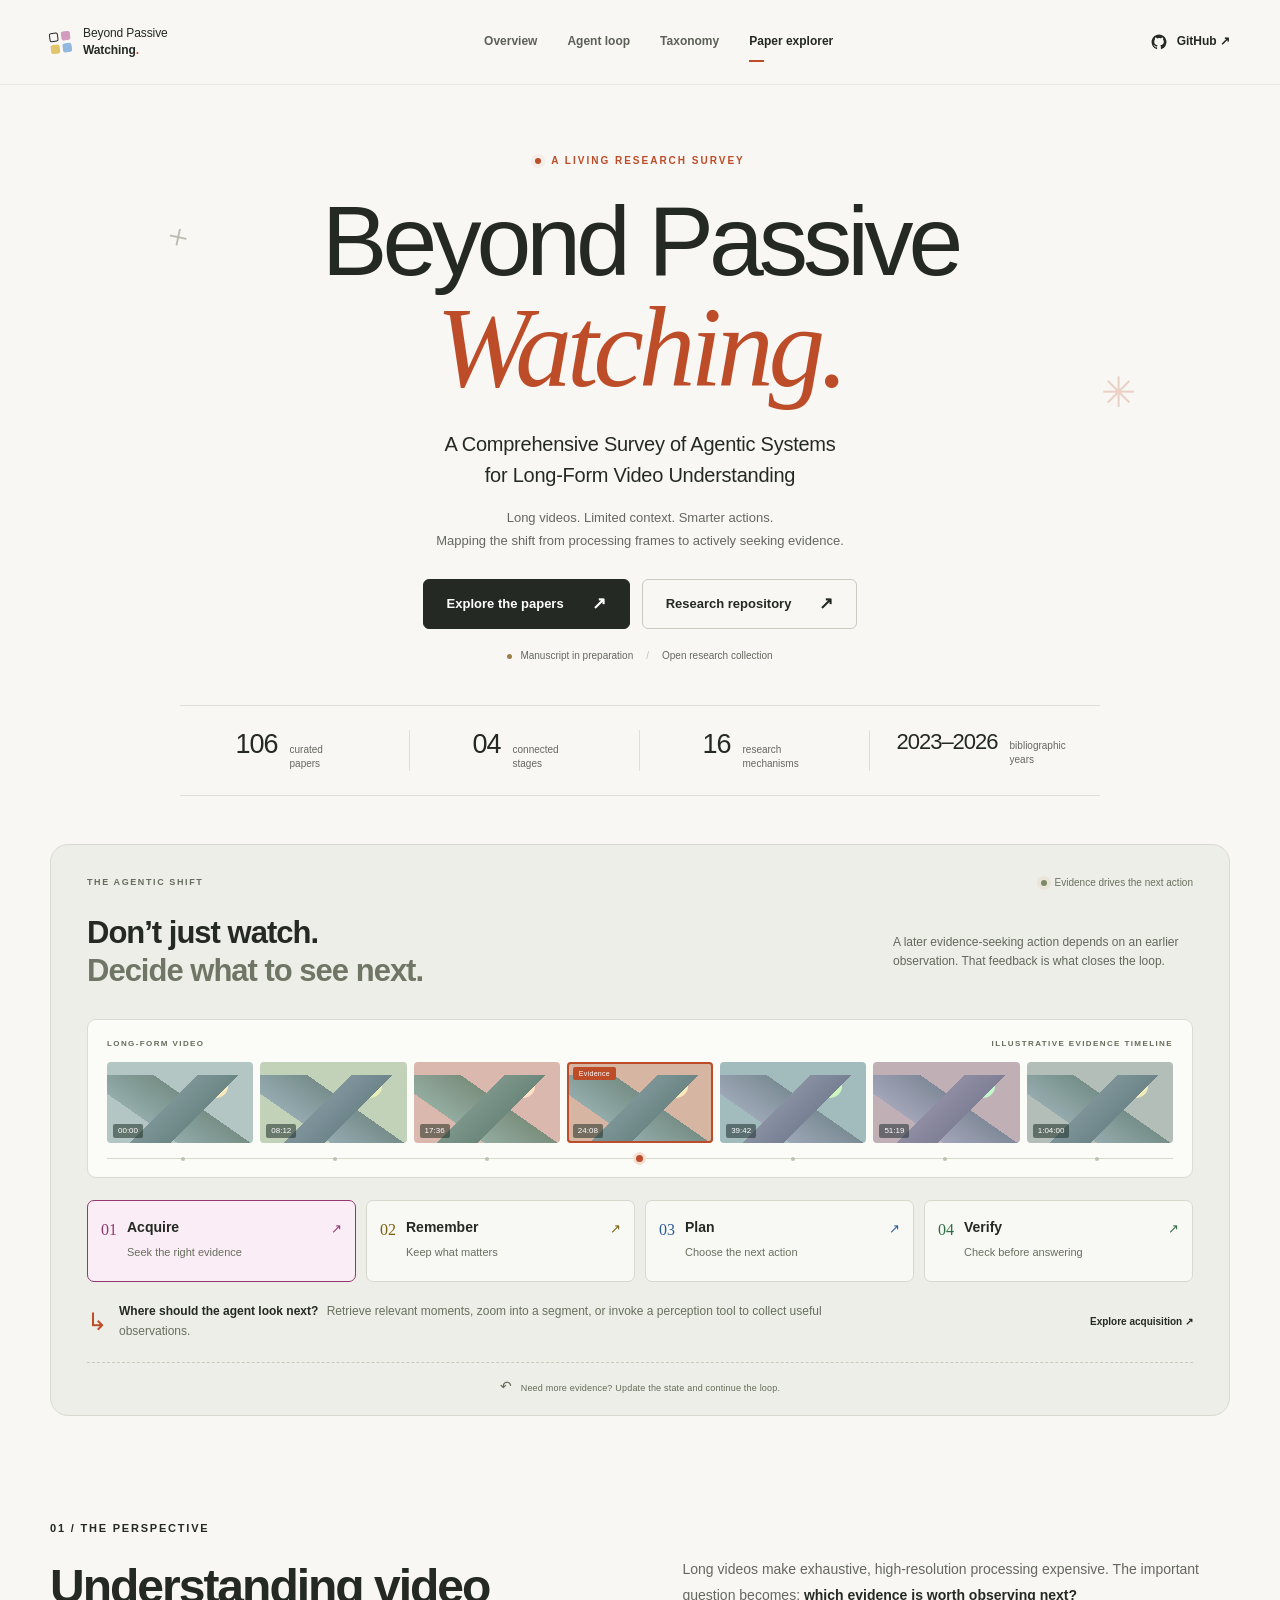
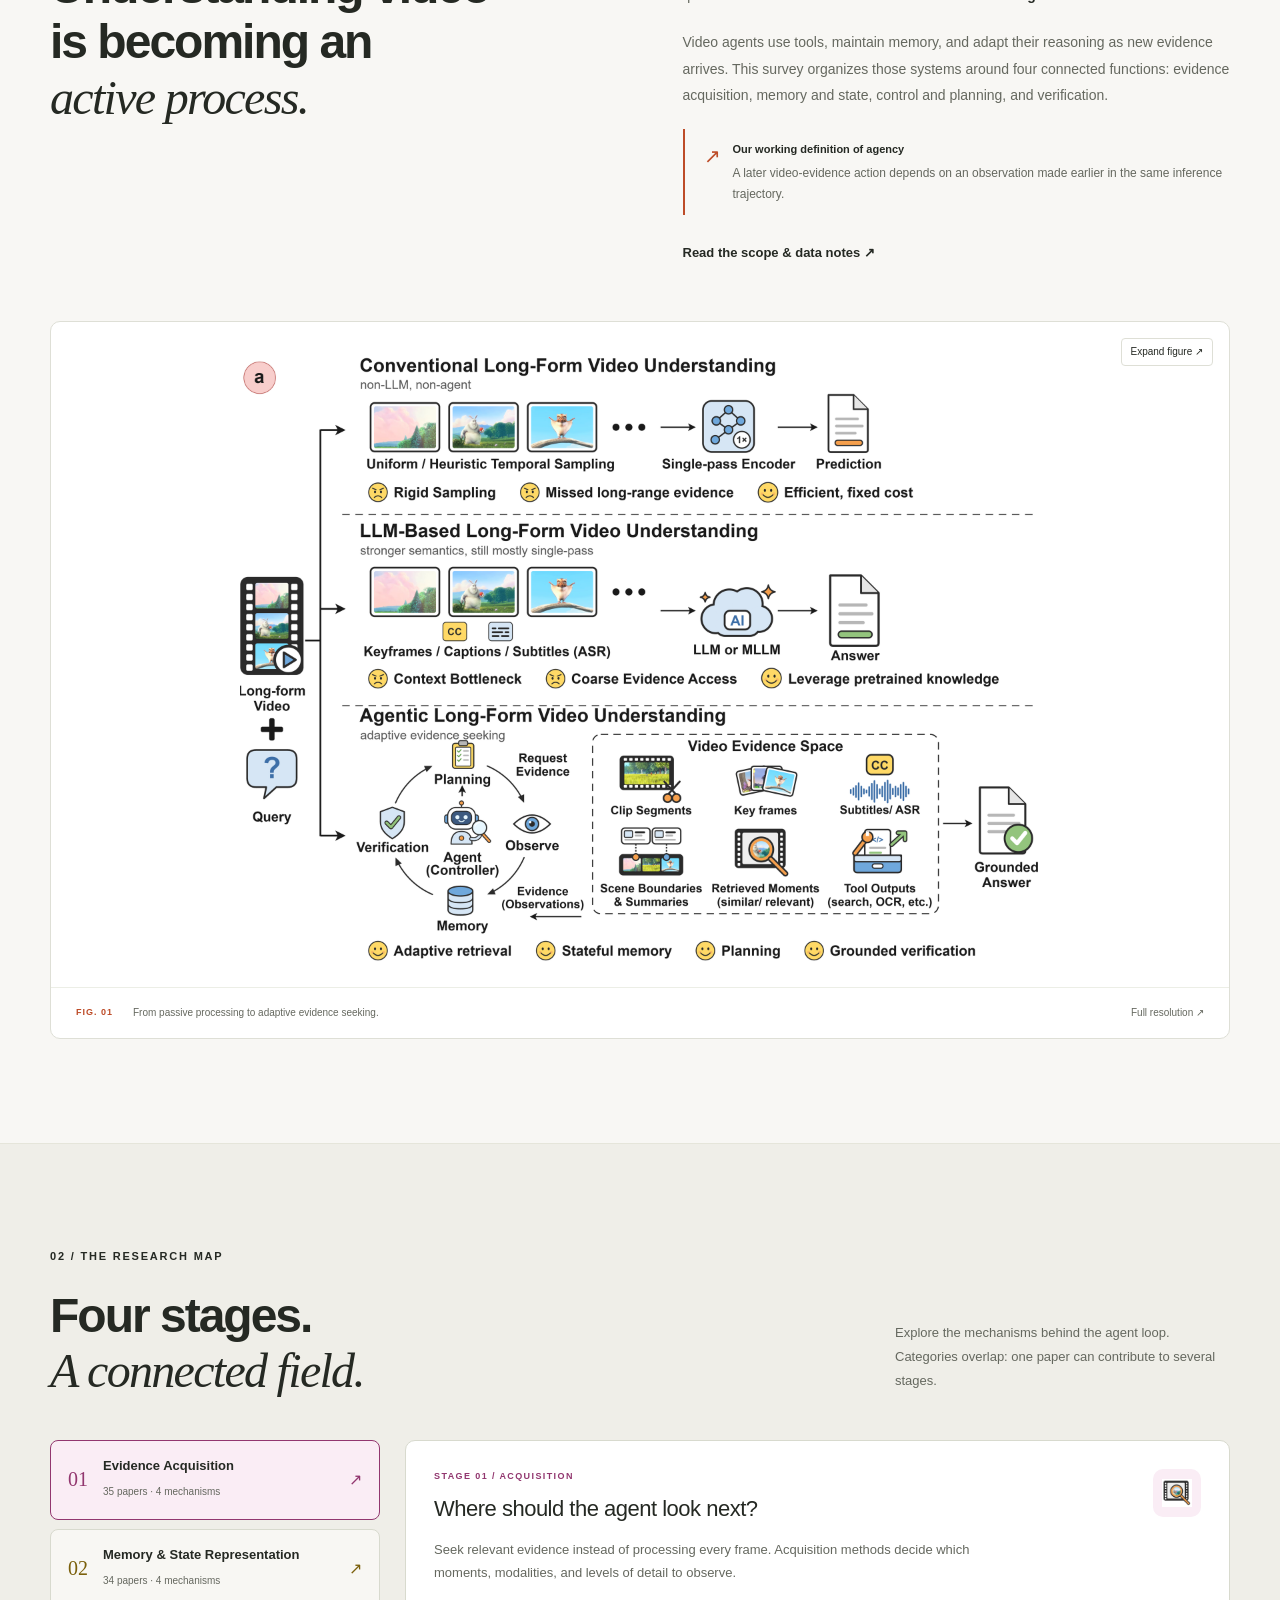
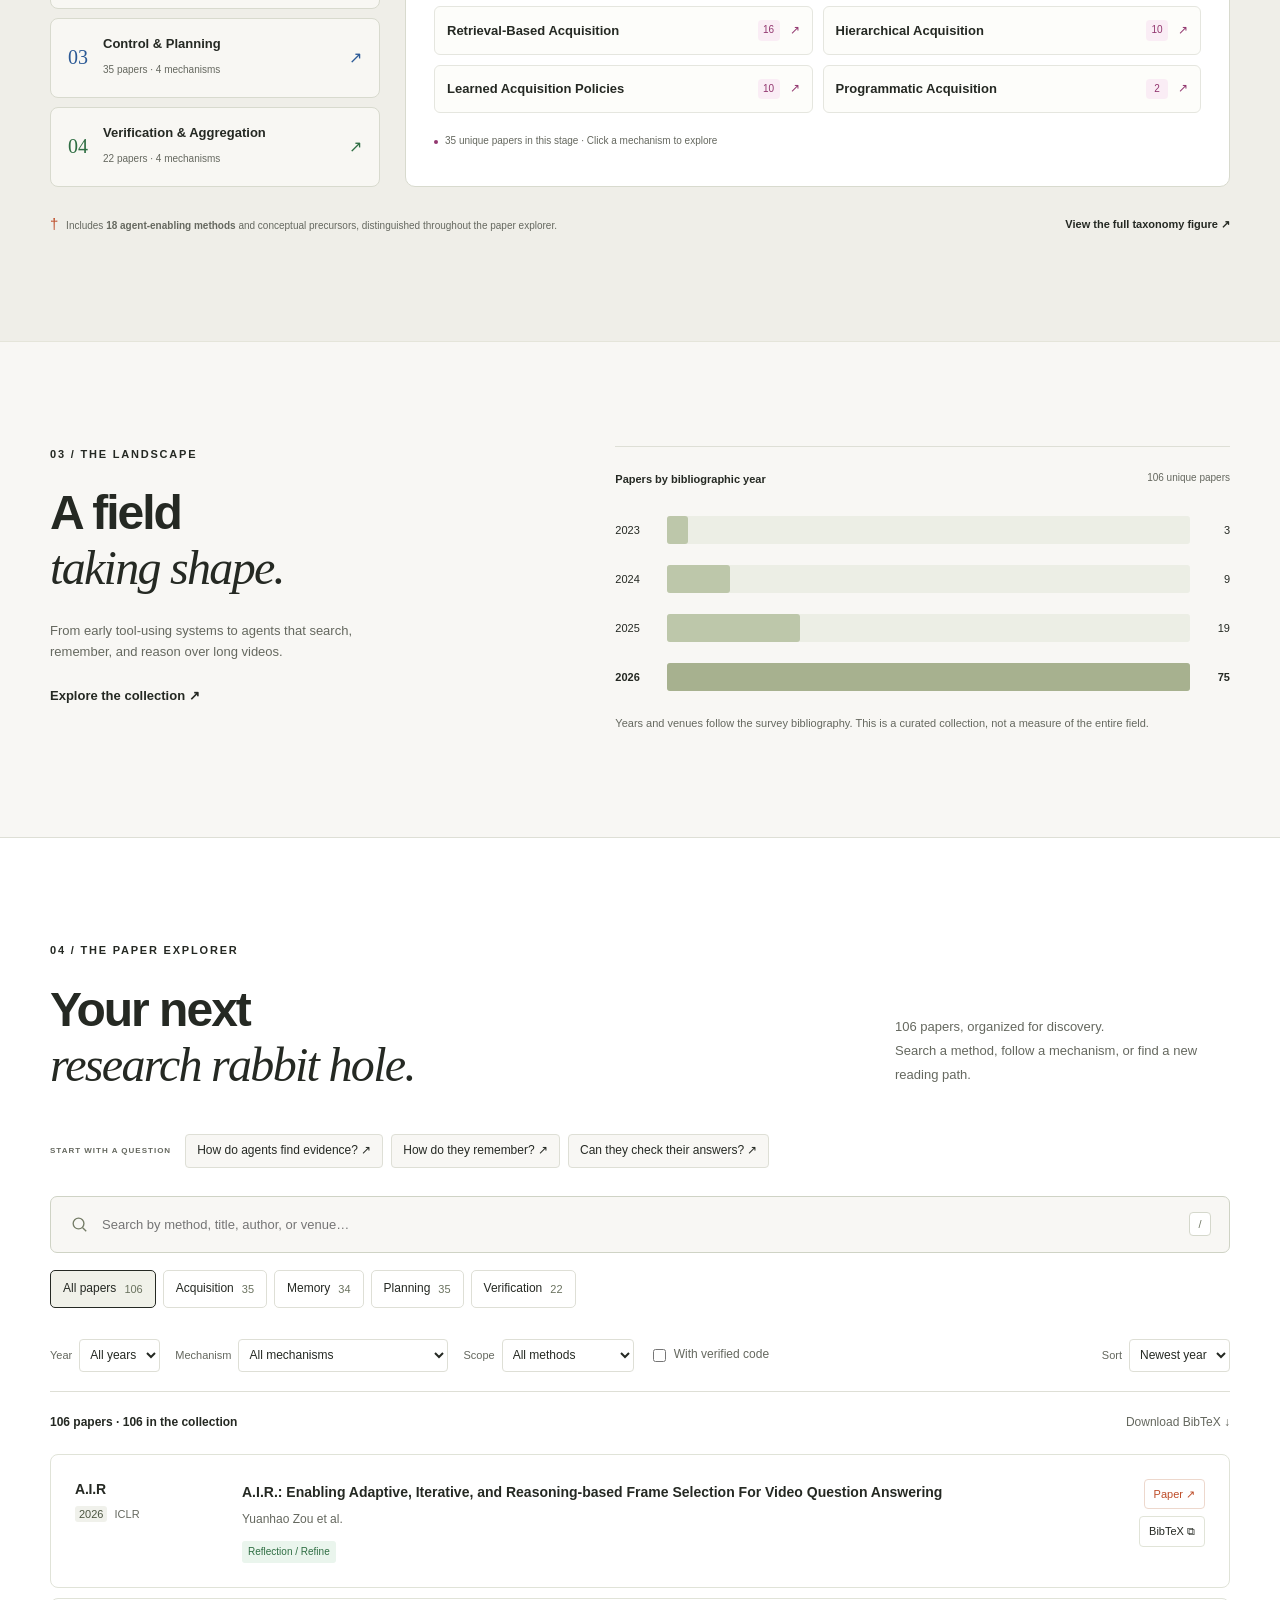
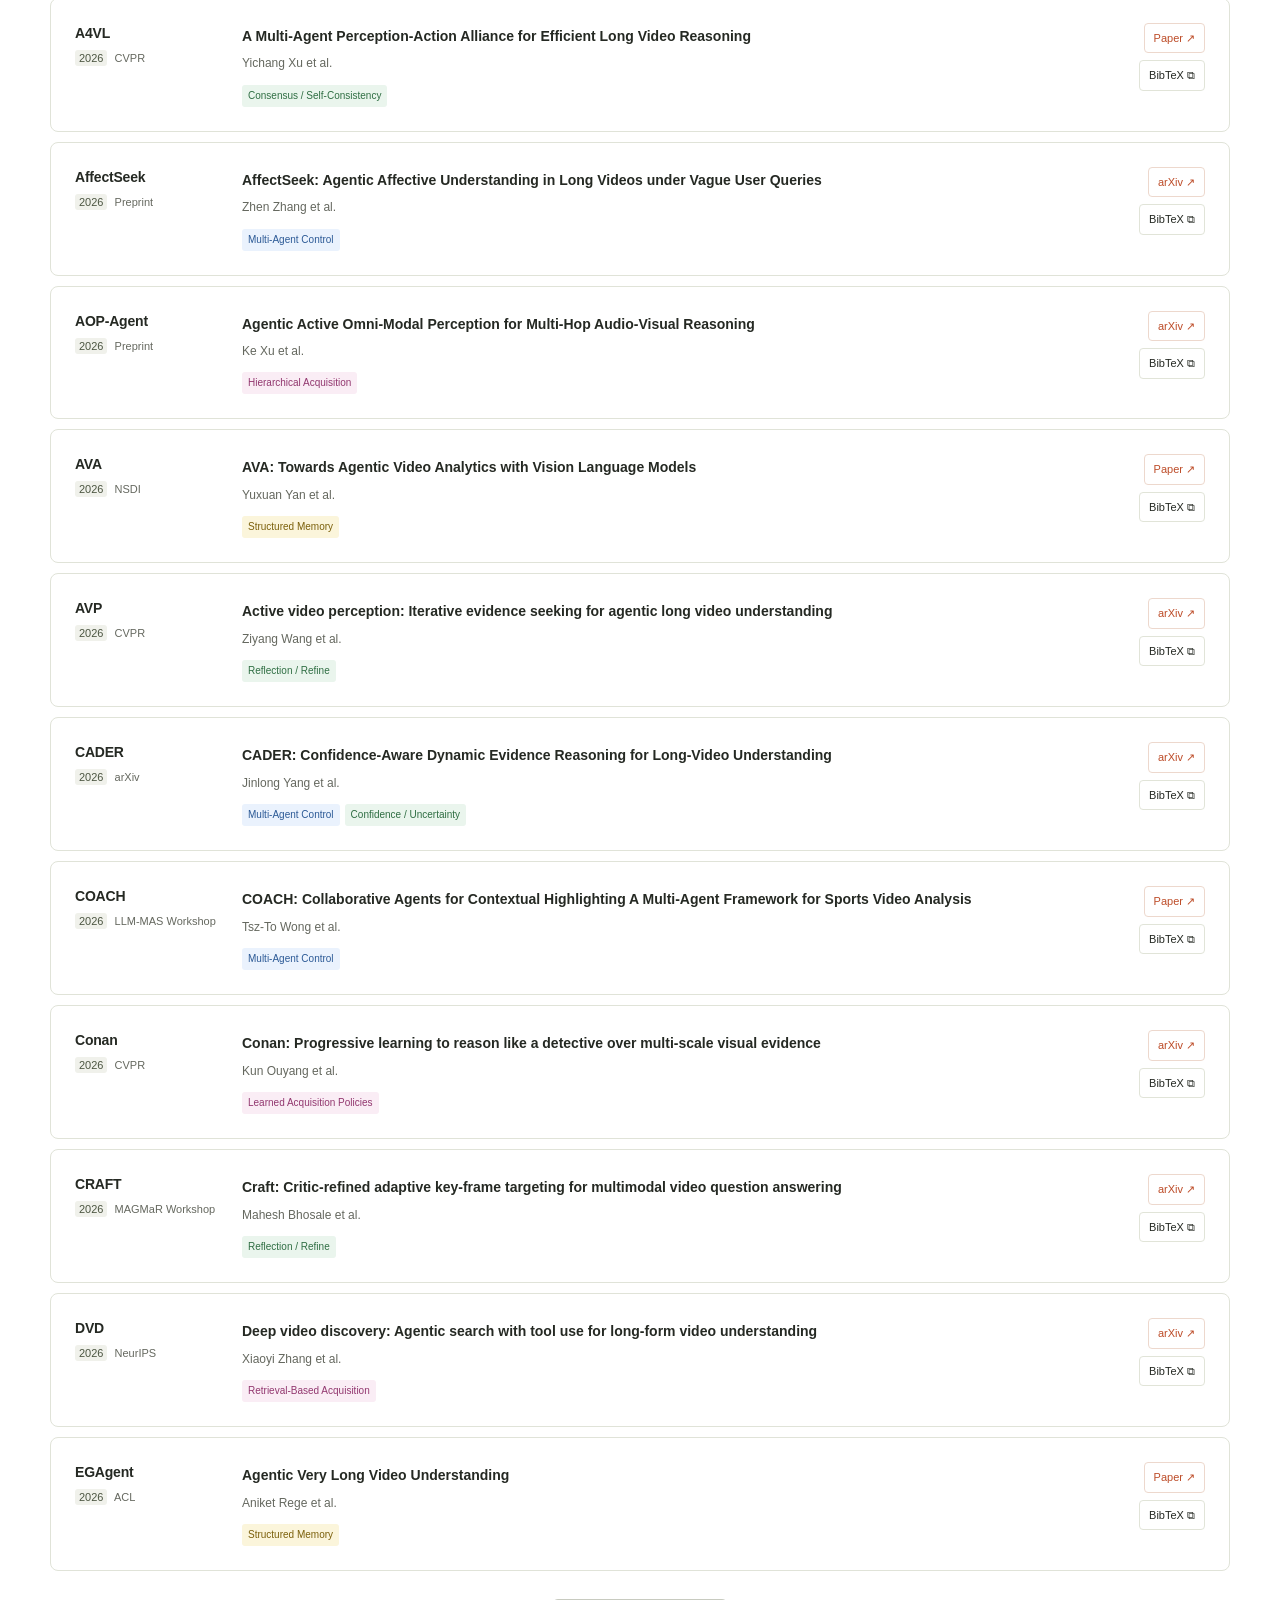
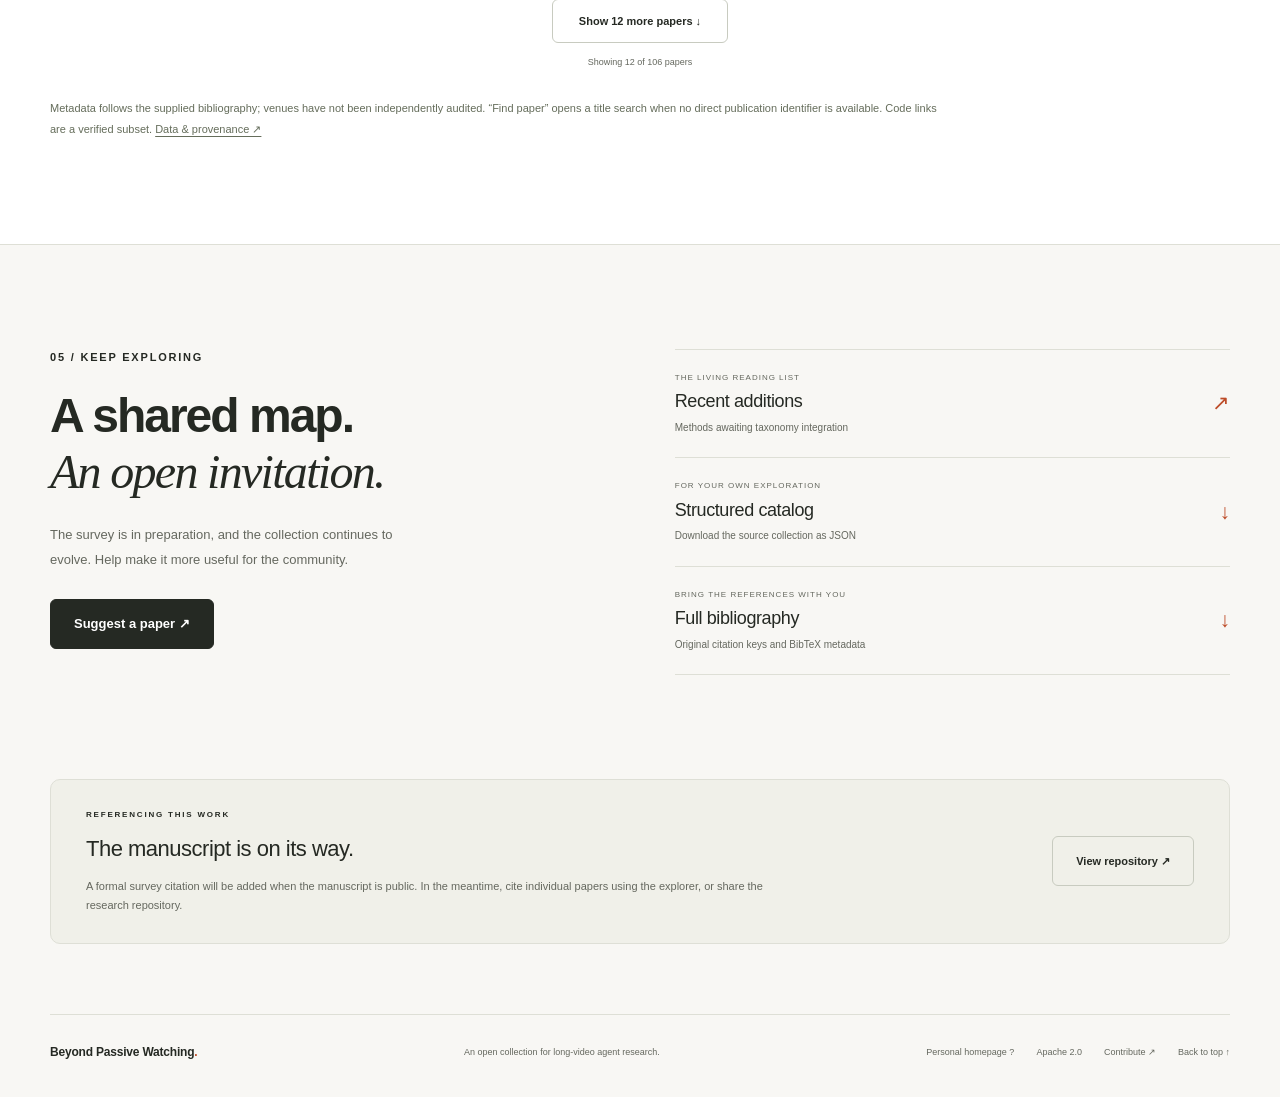
==== commit 53df9212: "Publish survey project page on GitHub Pages" ====
--- a/index.html
+++ b/index.html
@@ -6,6 +6,8 @@
   <meta name="theme-color" content="#f8f7f4">
   <title>Beyond Passive Watching · A Survey of Long-Video Agents</title>
   <meta name="description" content="A comprehensive survey of agentic systems for long-form video understanding. Explore 106 papers through acquisition, memory, planning, and verification.">
+  <link rel="canonical" href="https://phutran1005.github.io/Awesome-Long-Video-Agent-Papers/">
+  <meta property="og:url" content="https://phutran1005.github.io/Awesome-Long-Video-Agent-Papers/">
   <meta property="og:type" content="website">
   <meta property="og:title" content="Beyond Passive Watching">
   <meta property="og:description" content="106 papers. Four stages. One agentic loop. A survey of agentic systems for long-form video understanding.">
@@ -531,7 +533,7 @@
     <section class="section container resources" id="resources" aria-labelledby="resources-title"><div><p class="eyebrow">05 / Keep exploring</p><h2 id="resources-title">A shared map.<br><em>An open invitation.</em></h2><p>The survey is in preparation, and the collection continues to evolve. Help make it more useful for the community.</p><a class="button button-dark" href="https://github.com/PhuTran1005/Awesome-Long-Video-Agent-Papers/issues/new?template=paper.yml" target="_blank" rel="noopener noreferrer">Suggest a paper ↗</a></div><div class="resource-links"><a href="https://github.com/PhuTran1005/Awesome-Long-Video-Agent-Papers/blob/main/papers/recent-additions.md" target="_blank" rel="noopener noreferrer"><span><small>THE LIVING READING LIST</small><strong>Recent additions</strong><span>Methods awaiting taxonomy integration</span></span><b aria-hidden="true">↗</b></a><a href="data/catalog.json" download><span><small>FOR YOUR OWN EXPLORATION</small><strong>Structured catalog</strong><span>Download the source collection as JSON</span></span><b aria-hidden="true">↓</b></a><a href="references.bib" download><span><small>BRING THE REFERENCES WITH YOU</small><strong>Full bibliography</strong><span>Original citation keys and BibTeX metadata</span></span><b aria-hidden="true">↓</b></a></div></section>
     <section class="citation-section container" aria-labelledby="citation-title"><div><p class="eyebrow">Referencing this work</p><h3 id="citation-title">The manuscript is on its way.</h3><p>A formal survey citation will be added when the manuscript is public. In the meantime, cite individual papers using the explorer, or share the research repository.</p></div><a class="button button-light" href="https://github.com/PhuTran1005/Awesome-Long-Video-Agent-Papers" target="_blank" rel="noopener noreferrer">View repository ↗</a></section>
   </main>
-  <footer class="site-footer container"><a class="footer-title" href="#">Beyond Passive Watching<span>.</span></a><p>An open collection for long-video agent research.</p><div><a href="https://github.com/PhuTran1005/Awesome-Long-Video-Agent-Papers/blob/main/LICENSE" target="_blank" rel="noopener noreferrer">Apache 2.0</a><a href="https://github.com/PhuTran1005/Awesome-Long-Video-Agent-Papers/blob/main/CONTRIBUTING.md" target="_blank" rel="noopener noreferrer">Contribute ↗</a><a href="#">Back to top ↑</a></div></footer>
+  <footer class="site-footer container"><a class="footer-title" href="#">Beyond Passive Watching<span>.</span></a><p>An open collection for long-video agent research.</p><div><a href="https://phutran1005.github.io/" target="_blank" rel="noopener noreferrer">Personal homepage ?</a><a href="https://github.com/PhuTran1005/Awesome-Long-Video-Agent-Papers/blob/main/LICENSE" target="_blank" rel="noopener noreferrer">Apache 2.0</a><a href="https://github.com/PhuTran1005/Awesome-Long-Video-Agent-Papers/blob/main/CONTRIBUTING.md" target="_blank" rel="noopener noreferrer">Contribute ↗</a><a href="#">Back to top ↑</a></div></footer>
   <dialog id="figure-dialog" class="figure-dialog" aria-labelledby="figure-dialog-title"><div class="dialog-header"><h2 id="figure-dialog-title">Survey figure</h2><button class="dialog-close" data-close-dialog aria-label="Close figure">×</button></div><img id="dialog-figure" alt=""><a id="figure-download" class="text-link" href="assets/taxonomy.png" target="_blank" rel="noopener noreferrer">Open original image ↗</a></dialog>
   <dialog id="citation-dialog" class="citation-dialog" aria-labelledby="citation-dialog-title"><div class="dialog-header"><h2 id="citation-dialog-title">Paper citation</h2><button class="dialog-close" data-close-dialog aria-label="Close citation">×</button></div><p id="citation-method"></p><pre><code id="citation-code"></code></pre><div class="citation-actions"><p id="copy-status" role="status" aria-live="polite"></p><button class="button button-dark" id="copy-citation">Copy BibTeX ⧉</button></div></dialog>
   <script type="application/json" id="survey-data">{"papers":[{"id":"zou2026air","name":"A.I.R","title":"A.I.R.: Enabling Adaptive, Iterative, and Reasoning-based Frame Selection For Video Question Answering","authors":"Yuanhao Zou and Shengji Jin and Andong Deng and Youpeng Zhao and Jun Wang and Chen Chen","year":2026,"venue":"The Fourteenth International Conference on Learning Representations","url":"https://openreview.net/forum?id=SZVpOKw0YD","link_label":"Paper","enabling":false,"citation_keys":["zou2026air"],"categories":["verification-aggregation/reflection"],"venue_label":"ICLR","bibtex":"@inproceedings{\nzou2026air,\ntitle={A.I.R.: Enabling Adaptive, Iterative, and Reasoning-based Frame Selection For Video Question Answering},\nauthor={Yuanhao Zou and Shengji Jin and Andong Deng and Youpeng Zhao and Jun Wang and Chen Chen},\nbooktitle={The Fourteenth International Conference on Learning Representations},\nyear={2026},\nurl={https://openreview.net/forum?id=SZVpOKw0YD}\n}"},{"id":"a4vl","name":"A4VL","title":"A Multi-Agent Perception-Action Alliance for Efficient Long Video Reasoning","authors":"Yichang Xu and Gaowen Liu and Ramana Rao Kompella and Tiansheng Huang and Sihao Hu and Fatih Ilhan and Selim Furkan Tekin and Zachary Yahn and Ling Liu","year":2026,"venue":"Conference on Computer Vision and Pattern Recognition 2026","url":"https://openreview.net/forum?id=N3kgr2kNGt","link_label":"Paper","enabling":false,"citation_keys":["a4vl"],"categories":["verification-aggregation/consensus"],"venue_label":"CVPR","bibtex":"@inproceedings{\na4vl,\ntitle={A Multi-Agent Perception-Action Alliance for Efficient Long Video Reasoning},\nauthor={Yichang Xu and Gaowen Liu and Ramana Rao Kompella and Tiansheng Huang and Sihao Hu and Fatih Ilhan and Selim Furkan Tekin and Zachary Yahn and Ling Liu},\nbooktitle={Conference on Computer Vision and Pattern Recognition 2026},\nyear={2026},\nurl={https://openreview.net/forum?id=N3kgr2kNGt}\n}"},{"id":"zhang2026affectseekagenticaffectiveunderstanding","name":"AffectSeek","title":"AffectSeek: Agentic Affective Understanding in Long Videos under Vague User Queries","authors":"Zhen Zhang and Yuhang Yang and Yunxiang Jiang and Yuhuan Lu and Haifeng Lu and Zheng Lian and Runhao Zeng and Xiping Hu","year":2026,"venue":"Preprint","url":"https://arxiv.org/abs/2605.05640","link_label":"Paper","enabling":false,"citation_keys":["zhang2026affectseekagenticaffectiveunderstanding"],"categories":["control-planning/multi-agent"],"venue_label":"Preprint","bibtex":"@misc{zhang2026affectseekagenticaffectiveunderstanding,\n      title={AffectSeek: Agentic Affective Understanding in Long Videos under Vague User Queries}, \n      author={Zhen Zhang and Yuhang Yang and Yunxiang Jiang and Yuhuan Lu and Haifeng Lu and Zheng Lian and Runhao Zeng and Xiping Hu},\n      year={2026},\n      eprint={2605.05640},\n      archivePrefix={arXiv},\n      primaryClass={cs.CV},\n      url={https://arxiv.org/abs/2605.05640}, \n}"},{"id":"xu2026agenticactiveomnimodalperception","name":"AOP-Agent","title":"Agentic Active Omni-Modal Perception for Multi-Hop Audio-Visual Reasoning","authors":"Ke Xu and Yuhao Wang and Ziyang Cheng and Hongcheng Liu and Yanfeng Wang and Yu Wang","year":2026,"venue":"Preprint","url":"https://arxiv.org/abs/2605.28192","link_label":"Paper","enabling":false,"citation_keys":["xu2026agenticactiveomnimodalperception"],"categories":["evidence-acquisition/hierarchical"],"venue_label":"Preprint","bibtex":"@misc{xu2026agenticactiveomnimodalperception,\n      title={Agentic Active Omni-Modal Perception for Multi-Hop Audio-Visual Reasoning}, \n      author={Ke Xu and Yuhao Wang and Ziyang Cheng and Hongcheng Liu and Yanfeng Wang and Yu Wang},\n      year={2026},\n      eprint={2605.28192},\n      archivePrefix={arXiv},\n      primaryClass={cs.AI},\n      url={https://arxiv.org/abs/2605.28192}, \n}"},{"id":"yan2026ava","name":"AVA","title":"AVA: Towards Agentic Video Analytics with Vision Language Models","authors":"Yan, Yuxuan and Jiang, Shiqi and Cao, Ting and Yang, Yifan and Yang, Qianqian and Shu, Yuanchao and Yang, Yuqing and Qiu, Lili","year":2026,"venue":"23rd USENIX Symposium on Networked Systems Design and Implementation (NSDI 26)","url":"https://www.usenix.org/conference/nsdi26/presentation/yan","link_label":"Paper","enabling":false,"citation_keys":["yan2026ava"],"categories":["memory-state/structured"],"venue_label":"NSDI","bibtex":"@inproceedings{yan2026ava,\n  title={$\\{$AVA$\\}$: Towards Agentic Video Analytics with Vision Language Models},\n  author={Yan, Yuxuan and Jiang, Shiqi and Cao, Ting and Yang, Yifan and Yang, Qianqian and Shu, Yuanchao and Yang, Yuqing and Qiu, Lili},\n  booktitle={23rd USENIX Symposium on Networked Systems Design and Implementation (NSDI 26)},\n  pages={1939--1957},\n  year={2026}\n}"},{"id":"avp","name":"AVP","title":"Active video perception: Iterative evidence seeking for agentic long video understanding","authors":"Wang, Ziyang and Zhou, Honglu and Wang, Shijie and Li, Junnan and Xiong, Caiming and Savarese, Silvio and Bansal, Mohit and Ryoo, Michael S and Niebles, Juan Carlos","year":2026,"venue":"Proceedings of the IEEE/CVF Conference on Computer Vision and Pattern Recognition","url":"https://arxiv.org/abs/2512.05774","link_label":"Paper","enabling":false,"citation_keys":["avp"],"categories":["verification-aggregation/reflection"],"venue_label":"CVPR","bibtex":"@inproceedings{avp,\n  title={Active video perception: Iterative evidence seeking for agentic long video understanding},\n  author={Wang, Ziyang and Zhou, Honglu and Wang, Shijie and Li, Junnan and Xiong, Caiming and Savarese, Silvio and Bansal, Mohit and Ryoo, Michael S and Niebles, Juan Carlos},\n  booktitle={Proceedings of the IEEE/CVF Conference on Computer Vision and Pattern Recognition},\n  pages={9088--9099},\n  year={2026}\n}"},{"id":"yang2026cader","name":"CADER","title":"CADER: Confidence-Aware Dynamic Evidence Reasoning for Long-Video Understanding","authors":"Yang, Jinlong and Zhang, Wenhao and Lin, Kuanwei and Cheng, Sijie","year":2026,"venue":"arXiv preprint arXiv:2607.24582","url":"https://arxiv.org/abs/2607.24582","link_label":"Paper","enabling":false,"citation_keys":["yang2026cader"],"categories":["control-planning/multi-agent","verification-aggregation/confidence"],"venue_label":"arXiv","bibtex":"@article{yang2026cader,\n  title={CADER: Confidence-Aware Dynamic Evidence Reasoning for Long-Video Understanding},\n  author={Yang, Jinlong and Zhang, Wenhao and Lin, Kuanwei and Cheng, Sijie},\n  journal={arXiv preprint arXiv:2607.24582},\n  year={2026}\n}"},{"id":"wong2025coach","name":"COACH","title":"COACH: Collaborative Agents for Contextual Highlighting A Multi-Agent Framework for Sports Video Analysis","authors":"Tsz-To Wong and Ching-Chun Huang and Hong-Han Shuai","year":2026,"venue":"LLM-based Multi-Agent Systems: Towards Responsible, Reliable, and Scalable Agentic Systems","url":"https://openreview.net/forum?id=PrJ80Pvii2","link_label":"Paper","enabling":false,"citation_keys":["wong2025coach"],"categories":["control-planning/multi-agent"],"venue_label":"LLM-MAS Workshop","bibtex":"@inproceedings{\nwong2025coach,\ntitle={{COACH}: Collaborative Agents for Contextual Highlighting A Multi-Agent Framework for Sports Video Analysis},\nauthor={Tsz-To Wong and Ching-Chun Huang and Hong-Han Shuai},\nbooktitle={LLM-based Multi-Agent Systems: Towards Responsible, Reliable, and Scalable Agentic Systems},\nyear={2026},\nurl={https://openreview.net/forum?id=PrJ80Pvii2}\n}"},{"id":"ouyang2026conan","name":"Conan","title":"Conan: Progressive learning to reason like a detective over multi-scale visual evidence","authors":"Ouyang, Kun and Liu, Yuanxin and Yao, Linli and Cai, Yishuo and Zhou, Hao and Meng, Fandong and Zhou, Jie and Sun, Xu","year":2026,"venue":"Proceedings of the IEEE/CVF Conference on Computer Vision and Pattern Recognition","url":"https://arxiv.org/abs/2510.20470","link_label":"Paper","enabling":false,"citation_keys":["ouyang2026conan"],"categories":["evidence-acquisition/learned-acquisition"],"venue_label":"CVPR","bibtex":"@inproceedings{ouyang2026conan,\n  title={Conan: Progressive learning to reason like a detective over multi-scale visual evidence},\n  author={Ouyang, Kun and Liu, Yuanxin and Yao, Linli and Cai, Yishuo and Zhou, Hao and Meng, Fandong and Zhou, Jie and Sun, Xu},\n  booktitle={Proceedings of the IEEE/CVF Conference on Computer Vision and Pattern Recognition},\n  pages={41089--41099},\n  year={2026}\n}"},{"id":"bhosale2026craft","name":"CRAFT","title":"Craft: Critic-refined adaptive key-frame targeting for multimodal video question answering","authors":"Bhosale, Mahesh and Wasi, Abdul and Trivedi, Vishvesh and Yan, Pengyu and Gorugantu, Akhil VSS and Doermann, David","year":2026,"venue":"Proceedings of the 2nd Workshop on Multimodal Augmented Generation via Multimodal Retrieval (MAGMaR 2026)","url":"https://arxiv.org/abs/2605.19075","link_label":"Paper","enabling":false,"citation_keys":["bhosale2026craft"],"categories":["verification-aggregation/reflection"],"venue_label":"MAGMaR Workshop","bibtex":"@inproceedings{bhosale2026craft,\n  title={Craft: Critic-refined adaptive key-frame targeting for multimodal video question answering},\n  author={Bhosale, Mahesh and Wasi, Abdul and Trivedi, Vishvesh and Yan, Pengyu and Gorugantu, Akhil VSS and Doermann, David},\n  booktitle={Proceedings of the 2nd Workshop on Multimodal Augmented Generation via Multimodal Retrieval (MAGMaR 2026)},\n  pages={130--143},\n  year={2026}\n}"},{"id":"dvd","name":"DVD","title":"Deep video discovery: Agentic search with tool use for long-form video understanding","authors":"Zhang, Xiaoyi and Jia, Zhaoyang and Guo, Zongyu and Li, Jiahao and Li, Bin and Li, Houqiang and Lu, Yan","year":2026,"venue":"Advances in Neural Information Processing Systems","url":"https://arxiv.org/abs/2505.18079","link_label":"Paper","enabling":false,"citation_keys":["dvd"],"categories":["evidence-acquisition/retrieval-based"],"venue_label":"NeurIPS","bibtex":"@article{dvd,\n  title={Deep video discovery: Agentic search with tool use for long-form video understanding},\n  author={Zhang, Xiaoyi and Jia, Zhaoyang and Guo, Zongyu and Li, Jiahao and Li, Bin and Li, Houqiang and Lu, Yan},\n  journal={Advances in Neural Information Processing Systems},\n  volume={38},\n  pages={89863--89895},\n  year={2026}\n}"},{"id":"egagent","name":"EGAgent","title":"Agentic Very Long Video Understanding","authors":"Rege, Aniket and Sadhu, Arka and Li, Yuliang and Li, Kejie and Vinayak, Ramya Korlakai and Chai, Yuning and Lee, Yong Jae and Kim, Hyo Jin","year":2026,"venue":"Proceedings of the 64th Annual Meeting of the Association for Computational Linguistics (Volume 1: Long Papers)","url":"https://aclanthology.org/2026.acl-long.2161/","link_label":"Paper","enabling":false,"citation_keys":["egagent"],"categories":["memory-state/structured"],"venue_label":"ACL","bibtex":"@inproceedings{egagent,\n    title = \"Agentic Very Long Video Understanding\",\n    author = \"Rege, Aniket  and\n      Sadhu, Arka  and\n      Li, Yuliang  and\n      Li, Kejie  and\n      Vinayak, Ramya Korlakai  and\n      Chai, Yuning  and\n      Lee, Yong Jae  and\n      Kim, Hyo Jin\",\n    editor = \"Liakata, Maria  and\n      Moreira, Viviane P.  and\n      Zhang, Jiajun  and\n      Jurgens, David\",\n    booktitle = \"Proceedings of the 64th Annual Meeting of the {A}ssociation for {C}omputational {L}inguistics (Volume 1: Long Papers)\",\n    month = jul,\n    year = \"2026\",\n    address = \"San Diego, California, United States\",\n    publisher = \"Association for Computational Linguistics\",\n    url = \"https://aclanthology.org/2026.acl-long.2161/\",\n    doi = \"10.18653/v1/2026.acl-long.2161\",\n    pages = \"46575--46602\",\n    ISBN = \"979-8-89176-390-6\"\n}"},{"id":"tian2026ego","name":"Ego-R1","title":"Ego-R1: Agentic Chain-of-Tool-Thought for Ultra-Long Egocentric Video Reasoning","authors":"Tian, Shulin and Wang, Ruiqi and Guo, Hongming and Wu, Penghao and Dong, Yuhao and Wang, Xiuying and Yang, Jingkang and Zhang, Hao and Zhu, Hongyuan and Liu, Ziwei","year":2026,"venue":"IEEE Transactions on Pattern Analysis and Machine Intelligence","url":"https://arxiv.org/abs/2506.13654","link_label":"Paper","enabling":false,"citation_keys":["tian2026ego"],"categories":["control-planning/learned-control"],"venue_label":"TPAMI","bibtex":"@article{tian2026ego,\n  title={Ego-R1: Agentic Chain-of-Tool-Thought for Ultra-Long Egocentric Video Reasoning},\n  author={Tian, Shulin and Wang, Ruiqi and Guo, Hongming and Wu, Penghao and Dong, Yuhao and Wang, Xiuying and Yang, Jingkang and Zhang, Hao and Zhu, Hongyuan and Liu, Ziwei},\n  journal={IEEE Transactions on Pattern Analysis and Machine Intelligence},\n  year={2026},\n  publisher={IEEE}\n}"},{"id":"eva","name":"EVA","title":"EVA: Efficient Reinforcement Learning for End-to-End Video Agent","authors":"Zhang, Yaolun and Wang, Ruohui and Wang, Jiahao and Tang, Yepeng and Zheng, Xuanyu and Duan, Haonan and Lu, Hao and Deng, Hanming and Lu, Lewei","year":2026,"venue":"Proceedings of the IEEE/CVF Conference on Computer Vision and Pattern Recognition","url":"https://arxiv.org/abs/2603.22918","link_label":"Paper","enabling":false,"citation_keys":["eva"],"categories":["control-planning/learned-control","evidence-acquisition/learned-acquisition"],"venue_label":"CVPR","bibtex":"@inproceedings{eva,\n  title={EVA: Efficient Reinforcement Learning for End-to-End Video Agent},\n  author={Zhang, Yaolun and Wang, Ruohui and Wang, Jiahao and Tang, Yepeng and Zheng, Xuanyu and Duan, Haonan and Lu, Hao and Deng, Hanming and Lu, Lewei},\n  booktitle={Proceedings of the IEEE/CVF Conference on Computer Vision and Pattern Recognition},\n  pages={12289--12299},\n  year={2026}\n}"},{"id":"wen2026eventmemagenthierarchicaleventcentricmemory","name":"EventMemAgent","title":"EventMemAgent: Hierarchical Event-Centric Memory for Online Video Understanding with Adaptive Tool Use","authors":"Siwei Wen and Zhangcheng Wang and Xingjian Zhang and Lei Huang and Wenjun Wu","year":2026,"venue":"Preprint","url":"https://arxiv.org/abs/2602.15329","link_label":"Paper","enabling":false,"citation_keys":["wen2026eventmemagenthierarchicaleventcentricmemory"],"categories":["evidence-acquisition/retrieval-based","evidence-acquisition/learned-acquisition","memory-state/structured"],"venue_label":"Preprint","bibtex":"@misc{wen2026eventmemagenthierarchicaleventcentricmemory,\n      title={EventMemAgent: Hierarchical Event-Centric Memory for Online Video Understanding with Adaptive Tool Use}, \n      author={Siwei Wen and Zhangcheng Wang and Xingjian Zhang and Lei Huang and Wenjun Wu},\n      year={2026},\n      eprint={2602.15329},\n      archivePrefix={arXiv},\n      primaryClass={cs.CV},\n      url={https://arxiv.org/abs/2602.15329}, \n}"},{"id":"plou2026falconeye","name":"FALCONEye","title":"FALCONEye: Finding Answers and Localizing Content in ONE-hour-long videos with multi-modal LLMs","authors":"Plou, Carlos and Borja, Cesar and Martinez-Cantin, Ruben and Murillo, Ana C","year":2026,"venue":"2026 IEEE/CVF Winter Conference on Applications of Computer Vision (WACV)","url":"https://scholar.google.com/scholar?q=%22FALCONEye%3A%20Finding%20Answers%20and%20Localizing%20Content%20in%20ONE-hour-long%20videos%20with%20multi-modal%20LLMs%22","link_label":"Find paper","enabling":false,"citation_keys":["plou2026falconeye"],"categories":["evidence-acquisition/retrieval-based","verification-aggregation/confidence"],"venue_label":"WACV","bibtex":"@inproceedings{plou2026falconeye,\n  title={FALCONEye: Finding Answers and Localizing Content in ONE-hour-long videos with multi-modal LLMs},\n  author={Plou, Carlos and Borja, Cesar and Martinez-Cantin, Ruben and Murillo, Ana C},\n  booktitle={2026 IEEE/CVF Winter Conference on Applications of Computer Vision (WACV)},\n  pages={1334--1344},\n  year={2026},\n  organization={IEEE}\n}"},{"id":"chi2026gopagenmotionawareefficientagentic","name":"GOPAgen","title":"GOPAgen: Motion-Aware and Efficient Agentic Long-Video Understanding with Structural Memory and Hierarchical Reasoning","authors":"Haozhe Chi and Yang Jin and Yadong Mu","year":2026,"venue":"Preprint","url":"https://arxiv.org/abs/2606.06532","link_label":"Paper","enabling":false,"citation_keys":["chi2026gopagenmotionawareefficientagentic"],"categories":["evidence-acquisition/hierarchical"],"venue_label":"Preprint","bibtex":"@misc{chi2026gopagenmotionawareefficientagentic,\n      title={GOPAgen: Motion-Aware and Efficient Agentic Long-Video Understanding with Structural Memory and Hierarchical Reasoning}, \n      author={Haozhe Chi and Yang Jin and Yadong Mu},\n      year={2026},\n      eprint={2606.06532},\n      archivePrefix={arXiv},\n      primaryClass={cs.CV},\n      url={https://arxiv.org/abs/2606.06532}, \n}"},{"id":"yin2026hierarchical","name":"HAVEN","title":"Hierarchical Long Video Understanding with Audiovisual Entity Cohesion and Agentic Search","authors":"Yin, Xinlei and Peng, Xiulian and Li, Xiao and Xiong, Zhiwei and Lu, Yan","year":2026,"venue":"Proceedings of the IEEE/CVF Conference on Computer Vision and Pattern Recognition (CVPR)","url":"https://scholar.google.com/scholar?q=%22Hierarchical%20Long%20Video%20Understanding%20with%20Audiovisual%20Entity%20Cohesion%20and%20Agentic%20Search%22","link_label":"Find paper","enabling":false,"citation_keys":["yin2026hierarchical"],"categories":["evidence-acquisition/hierarchical"],"venue_label":"CVPR","bibtex":"@InProceedings{yin2026hierarchical,\n    author    = {Yin, Xinlei and Peng, Xiulian and Li, Xiao and Xiong, Zhiwei and Lu, Yan},\n    title     = {Hierarchical Long Video Understanding with Audiovisual Entity Cohesion and Agentic Search},\n    booktitle = {Proceedings of the IEEE/CVF Conference on Computer Vision and Pattern Recognition (CVPR)},\n    month     = {June},\n    year      = {2026},\n    pages     = {32882-32891}\n}"},{"id":"zhu2026hicrewhierarchicalreasoninglongform","name":"HiCrew","title":"HiCrew: Hierarchical Reasoning for Long-Form Video Understanding via Question-Aware Multi-Agent Collaboration","authors":"Yuehan Zhu and Jingqi Zhao and Jiawen Zhao and Xudong Mao and Baoquan Zhao","year":2026,"venue":"Preprint","url":"https://arxiv.org/abs/2604.21444","link_label":"Paper","enabling":false,"citation_keys":["zhu2026hicrewhierarchicalreasoninglongform"],"categories":["control-planning/multi-agent"],"venue_label":"Preprint","bibtex":"@misc{zhu2026hicrewhierarchicalreasoninglongform,\n      title={HiCrew: Hierarchical Reasoning for Long-Form Video Understanding via Question-Aware Multi-Agent Collaboration}, \n      author={Yuehan Zhu and Jingqi Zhao and Jiawen Zhao and Xudong Mao and Baoquan Zhao},\n      year={2026},\n      eprint={2604.21444},\n      archivePrefix={arXiv},\n      primaryClass={cs.AI},\n      url={https://arxiv.org/abs/2604.21444}, \n}"},{"id":"ji2026homerunderstandinglongformvideos","name":"Homer","title":"Homer: Understanding Long-form Videos with Hierarchical Memory and Agentic Reasoning","authors":"Yixin Ji and Fanghua Ye and Juntao Li and Bo Zhao and Zexuan Qiu and Zhaopeng Tu and Liefeng Bo and Min Zhang","year":2026,"venue":"Preprint","url":"https://arxiv.org/abs/2607.02588","link_label":"Paper","enabling":false,"citation_keys":["ji2026homerunderstandinglongformvideos"],"categories":["evidence-acquisition/hierarchical"],"venue_label":"Preprint","bibtex":"@misc{ji2026homerunderstandinglongformvideos,\n      title={Homer: Understanding Long-form Videos with Hierarchical Memory and Agentic Reasoning}, \n      author={Yixin Ji and Fanghua Ye and Juntao Li and Bo Zhao and Zexuan Qiu and Zhaopeng Tu and Liefeng Bo and Min Zhang},\n      year={2026},\n      eprint={2607.02588},\n      archivePrefix={arXiv},\n      primaryClass={cs.CV},\n      url={https://arxiv.org/abs/2607.02588}, \n}"},{"id":"rauf2026hpp","name":"HPP","title":"HPP: Hierarchical Programmatic Probing for Long Video Understanding by Decoupling Perception and Reasoning","authors":"Rauf, Awais and Hasssan, Ahmed and Slabaugh, Greg","year":2026,"venue":"arXiv preprint arXiv:2606.21734","url":"https://arxiv.org/abs/2606.21734","link_label":"Paper","enabling":false,"citation_keys":["rauf2026hpp"],"categories":["evidence-acquisition/programmatic"],"venue_label":"arXiv","bibtex":"@article{rauf2026hpp,\n  title={HPP: Hierarchical Programmatic Probing for Long Video Understanding by Decoupling Perception and Reasoning},\n  author={Rauf, Awais and Hasssan, Ahmed and Slabaugh, Greg},\n  journal={arXiv preprint arXiv:2606.21734},\n  year={2026}\n}"},{"id":"kong2026impactcyclecontractbasedmultiagentclaimlevel","name":"IMPACT-CYCLE","title":"IMPACT-CYCLE: A Contract-Based Multi-Agent System for Claim-Level Supervisory Correction of Long-Video Semantic Memory","authors":"Weitong Kong and Di Wen and Kunyu Peng and David Schneider and Zeyun Zhong and Alexander Jaus and Zdravko Marinov and Jiale Wei and Ruiping Liu and Junwei Zheng and Yufan Chen and Lei Qi and Rainer Stiefelhagen","year":2026,"venue":"Preprint","url":"https://arxiv.org/abs/2604.20136","link_label":"Paper","enabling":false,"citation_keys":["kong2026impactcyclecontractbasedmultiagentclaimlevel"],"categories":["control-planning/multi-agent"],"venue_label":"Preprint","bibtex":"@misc{kong2026impactcyclecontractbasedmultiagentclaimlevel,\n      title={IMPACT-CYCLE: A Contract-Based Multi-Agent System for Claim-Level Supervisory Correction of Long-Video Semantic Memory}, \n      author={Weitong Kong and Di Wen and Kunyu Peng and David Schneider and Zeyun Zhong and Alexander Jaus and Zdravko Marinov and Jiale Wei and Ruiping Liu and Junwei Zheng and Yufan Chen and Lei Qi and Rainer Stiefelhagen},\n      year={2026},\n      eprint={2604.20136},\n      archivePrefix={arXiv},\n      primaryClass={cs.CV},\n      url={https://arxiv.org/abs/2604.20136}, \n}"},{"id":"lenswalk","name":"LensWalk","title":"LensWalk: Agentic video understanding by planning how you see in videos","authors":"Li, Keliang and Li, Yansong and Shen, Hongze and Liu, Mengdi and Chang, Hong and Shan, Shiguang","year":2026,"venue":"Proceedings of the IEEE/CVF Conference on Computer Vision and Pattern Recognition","url":"https://arxiv.org/abs/2603.24558","link_label":"Paper","enabling":false,"citation_keys":["lenswalk"],"categories":["control-planning/autonomous-tool-use"],"venue_label":"CVPR","bibtex":"@inproceedings{lenswalk,\n  title={LensWalk: Agentic video understanding by planning how you see in videos},\n  author={Li, Keliang and Li, Yansong and Shen, Hongze and Liu, Mengdi and Chang, Hong and Shan, Shiguang},\n  booktitle={Proceedings of the IEEE/CVF Conference on Computer Vision and Pattern Recognition},\n  pages={19518--19528},\n  year={2026}\n}"},{"id":"nie2026lightomnireflexreasoningagentic","name":"Light-Omni","title":"Light-Omni: Reflex over Reasoning in Agentic Video Understanding with Long-Term Memory","authors":"Chang Nie and Jiaju Wei and Junlan Feng and Chaoyou Fu and Caifeng Shan","year":2026,"venue":"Preprint","url":"https://arxiv.org/abs/2607.05511","link_label":"Paper","enabling":false,"citation_keys":["nie2026lightomnireflexreasoningagentic"],"categories":["memory-state/streaming"],"venue_label":"Preprint","bibtex":"@misc{nie2026lightomnireflexreasoningagentic,\n      title={Light-Omni: Reflex over Reasoning in Agentic Video Understanding with Long-Term Memory}, \n      author={Chang Nie and Jiaju Wei and Junlan Feng and Chaoyou Fu and Caifeng Shan},\n      year={2026},\n      eprint={2607.05511},\n      archivePrefix={arXiv},\n      primaryClass={cs.CV},\n      url={https://arxiv.org/abs/2607.05511}, \n}"},{"id":"kurpath2026benchmarkomnimodalreasoninglong","name":"LongShOTAgent","title":"A Benchmark for Omni-Modal Reasoning in Long Videos","authors":"Mohammed Irfan Kurpath and Jaseel Muhammad Kaithakkodan and Jinxing Zhou and Sahal Shaji Mullappilly and Mohammad Almansoori and Noor Ahsan and Beknur Kalmakhanbet and Sambal Shikhar and Rishabh Lalla and Jean Lahoud and Mariette Awad and Fahad Shahbaz Khan and Salman Khan and Rao Muhammad Anwer and Hisham Cholakkal","year":2026,"venue":"Preprint","url":"https://arxiv.org/abs/2512.16978","link_label":"Paper","enabling":false,"citation_keys":["kurpath2026benchmarkomnimodalreasoninglong"],"categories":["control-planning/autonomous-tool-use"],"venue_label":"Preprint","bibtex":"@misc{kurpath2026benchmarkomnimodalreasoninglong,\n      title={A Benchmark for Omni-Modal Reasoning in Long Videos}, \n      author={Mohammed Irfan Kurpath and Jaseel Muhammad Kaithakkodan and Jinxing Zhou and Sahal Shaji Mullappilly and Mohammad Almansoori and Noor Ahsan and Beknur Kalmakhanbet and Sambal Shikhar and Rishabh Lalla and Jean Lahoud and Mariette Awad and Fahad Shahbaz Khan and Salman Khan and Rao Muhammad Anwer and Hisham Cholakkal},\n      year={2026},\n      eprint={2512.16978},\n      archivePrefix={arXiv},\n      primaryClass={cs.CV},\n      url={https://arxiv.org/abs/2512.16978}, \n}"},{"id":"longvideor1","name":"LongVideo-R1","title":"Longvideo-r1: Smart navigation for low-cost long video understanding","authors":"Qiu, Jihao and Xie, Lingxi and Huo, Xinyue and Tian, Qi and Ye, Qixiang","year":2026,"venue":"Proceedings of the IEEE/CVF Conference on Computer Vision and Pattern Recognition","url":"https://arxiv.org/abs/2602.20913","link_label":"Paper","enabling":false,"citation_keys":["longvideor1"],"categories":["control-planning/learned-control"],"venue_label":"CVPR","bibtex":"@inproceedings{longvideor1,\n  title={Longvideo-r1: Smart navigation for low-cost long video understanding},\n  author={Qiu, Jihao and Xie, Lingxi and Huo, Xinyue and Tian, Qi and Ye, Qixiang},\n  booktitle={Proceedings of the IEEE/CVF Conference on Computer Vision and Pattern Recognition},\n  pages={40505--40515},\n  year={2026}\n}"},{"id":"longvideoagent","name":"LongVideoAgent","title":"Longvideoagent: Multi-agent reasoning with long videos","authors":"Liu, Runtao and Liu, Ziyi and Tang, Jiaqi and Ma, Yue and Pi, Renjie and Zhang, Jipeng and Chen, Qifeng","year":2026,"venue":"Proceedings of the 64th Annual Meeting of the Association for Computational Linguistics (Volume 1: Long Papers)","url":"https://arxiv.org/abs/2512.20618","link_label":"Paper","enabling":false,"citation_keys":["longvideoagent"],"categories":["control-planning/multi-agent"],"venue_label":"ACL","bibtex":"@inproceedings{longvideoagent,\n  title={Longvideoagent: Multi-agent reasoning with long videos},\n  author={Liu, Runtao and Liu, Ziyi and Tang, Jiaqi and Ma, Yue and Pi, Renjie and Zhang, Jipeng and Chen, Qifeng},\n  booktitle={Proceedings of the 64th Annual Meeting of the Association for Computational Linguistics (Volume 1: Long Papers)},\n  pages={40404--40416},\n  year={2026}\n}"},{"id":"yang2026longvt","name":"LongVT","title":"Longvt: Incentivizing\" thinking with long videos\" via native tool calling","authors":"Yang, Zuhao and Wang, Sudong and Zhang, Kaichen and Wu, Keming and Leng, Sicong and Zhang, Yifan and Li, Bo and Qin, Chengwei and Lu, Shijian and Li, Xingxuan and others","year":2026,"venue":"Proceedings of the IEEE/CVF Conference on Computer Vision and Pattern Recognition","url":"https://arxiv.org/abs/2511.20785","link_label":"Paper","enabling":false,"citation_keys":["yang2026longvt"],"categories":["evidence-acquisition/learned-acquisition"],"code_url":"https://github.com/EvolvingLMMs-Lab/LongVT","venue_label":"CVPR","bibtex":"@inproceedings{yang2026longvt,\n  title={Longvt: Incentivizing\" thinking with long videos\" via native tool calling},\n  author={Yang, Zuhao and Wang, Sudong and Zhang, Kaichen and Wu, Keming and Leng, Sicong and Zhang, Yifan and Li, Bo and Qin, Chengwei and Lu, Shijian and Li, Xingxuan and others},\n  booktitle={Proceedings of the IEEE/CVF Conference on Computer Vision and Pattern Recognition},\n  pages={33816--33826},\n  year={2026}\n}"},{"id":"long2026seeing","name":"M3-Agent","title":"Seeing, Listening, Remembering, and Reasoning: A Multimodal Agent with Long-Term Memory","authors":"Lin Long and Yichen He and Wentao Ye and Yiyuan Pan and Yuan Lin and Hang Li and Junbo Zhao and Wei Li","year":2026,"venue":"The Fourteenth International Conference on Learning Representations","url":"https://openreview.net/forum?id=PMz29A7Muq","link_label":"Paper","enabling":false,"citation_keys":["long2026seeing"],"categories":["control-planning/autonomous-tool-use"],"venue_label":"ICLR","bibtex":"@inproceedings{\nlong2026seeing,\ntitle={Seeing, Listening, Remembering, and Reasoning: A Multimodal Agent with Long-Term Memory},\nauthor={Lin Long and Yichen He and Wentao Ye and Yiyuan Pan and Yuan Lin and Hang Li and Junbo Zhao and Wei Li},\nbooktitle={The Fourteenth International Conference on Learning Representations},\nyear={2026},\nurl={https://openreview.net/forum?id=PMz29A7Muq}\n}"},{"id":"li2026bridgingmodalitiesspanningtime","name":"MAGIC-Video","title":"Bridging Modalities, Spanning Time: Structured Memory for Ultra-Long Agentic Video Reasoning","authors":"Jiazheng Li and Chi-Hao Wu and Yunze Liu and Kaize Ding and Jundong Li and Chuxu Zhang","year":2026,"venue":"Preprint","url":"https://arxiv.org/abs/2605.08271","link_label":"Paper","enabling":false,"citation_keys":["li2026bridgingmodalitiesspanningtime"],"categories":["memory-state/structured"],"venue_label":"Preprint","bibtex":"@misc{li2026bridgingmodalitiesspanningtime,\n      title={Bridging Modalities, Spanning Time: Structured Memory for Ultra-Long Agentic Video Reasoning}, \n      author={Jiazheng Li and Chi-Hao Wu and Yunze Liu and Kaize Ding and Jundong Li and Chuxu Zhang},\n      year={2026},\n      eprint={2605.08271},\n      archivePrefix={arXiv},\n      primaryClass={cs.CV},\n      url={https://arxiv.org/abs/2605.08271}, \n}"},{"id":"chen2026memdreamer","name":"MemDreamer","title":"MemDreamer: Decoupling Perception and Reasoning for Long Video Understanding via Hierarchical Graph Memory and Agentic Retrieval Mechanism","authors":"Chen, Cong and Gan, Guo and Ji, Kaixiang and Zhang, ChaoYang and Yang, Zhen and Yao, Guangming and Chen, Hao and Chen, Jingdong and Yuan, Yi and Shen, Chunhua","year":2026,"venue":"arXiv preprint arXiv:2606.07512","url":"https://arxiv.org/abs/2606.07512","link_label":"Paper","enabling":false,"citation_keys":["chen2026memdreamer"],"categories":["memory-state/structured"],"venue_label":"arXiv","bibtex":"@article{chen2026memdreamer,\n  title={MemDreamer: Decoupling Perception and Reasoning for Long Video Understanding via Hierarchical Graph Memory and Agentic Retrieval Mechanism},\n  author={Chen, Cong and Gan, Guo and Ji, Kaixiang and Zhang, ChaoYang and Yang, Zhen and Yao, Guangming and Chen, Hao and Chen, Jingdong and Yuan, Yi and Shen, Chunhua},\n  journal={arXiv preprint arXiv:2606.07512},\n  year={2026}\n}"},{"id":"yang2026memorycardtopicawaremultimodalclue","name":"MemoryCard","title":"MemoryCard: Topic-Aware Multi-Modal Clue Compression for Long-Video Question Answering","authors":"Qing Yang and Pengcheng Huang and Xinze Li and Zhenghao Liu and Yukun Yan and Yu Gu and Ge Yu and Gang Li and Maosong Sun","year":2026,"venue":"Preprint","url":"https://arxiv.org/abs/2606.05917","link_label":"Paper","enabling":true,"citation_keys":["yang2026memorycardtopicawaremultimodalclue"],"categories":["memory-state/compact"],"venue_label":"Preprint","bibtex":"@misc{yang2026memorycardtopicawaremultimodalclue,\n      title={MemoryCard: Topic-Aware Multi-Modal Clue Compression for Long-Video Question Answering}, \n      author={Qing Yang and Pengcheng Huang and Xinze Li and Zhenghao Liu and Yukun Yan and Yu Gu and Ge Yu and Gang Li and Maosong Sun},\n      year={2026},\n      eprint={2606.05917},\n      archivePrefix={arXiv},\n      primaryClass={cs.CV},\n      url={https://arxiv.org/abs/2606.05917}, \n}"},{"id":"MERIT","name":"MERIT","title":"Keep It Simple: Multi-Key Episodic Memory Retrieval for Ultra-Long Video Understanding","authors":"Choi, Yeeun and Yoo, Youngbeom and Lee, Joon-Young and Kang, Hyolim and Kim, Seon Joo","year":2026,"venue":"arXiv preprint arXiv:2608.07663","url":"https://arxiv.org/abs/2608.07663","link_label":"Paper","enabling":false,"citation_keys":["MERIT"],"categories":["evidence-acquisition/retrieval-based","memory-state/textual"],"venue_label":"arXiv","bibtex":"@article{MERIT,\n  title={Keep It Simple: Multi-Key Episodic Memory Retrieval for Ultra-Long Video Understanding},\n  author={Choi, Yeeun and Yoo, Youngbeom and Lee, Joon-Young and Kang, Hyolim and Kim, Seon Joo},\n  journal={arXiv preprint arXiv:2608.07663},\n  year={2026}\n}"},{"id":"lian2026verbatim","name":"MM-MEM","title":"From verbatim to gist: Distilling pyramidal multimodal memory via semantic information bottleneck for long-horizon video agents","authors":"Lian, Niu and Wang, Yuting and Yao, Hanshu and Wang, Jinpeng and Chen, Bin and Wang, Yaowei and Zhang, Min and Xia, Shu-Tao","year":2026,"venue":"Proceedings of the 64th Annual Meeting of the Association for Computational Linguistics (Volume 1: Long Papers)","url":"https://arxiv.org/abs/2603.01455","link_label":"Paper","enabling":false,"citation_keys":["lian2026verbatim"],"categories":["evidence-acquisition/hierarchical","memory-state/compact"],"venue_label":"ACL","bibtex":"@inproceedings{lian2026verbatim,\n  title={From verbatim to gist: Distilling pyramidal multimodal memory via semantic information bottleneck for long-horizon video agents},\n  author={Lian, Niu and Wang, Yuting and Yao, Hanshu and Wang, Jinpeng and Chen, Bin and Wang, Yaowei and Zhang, Min and Xia, Shu-Tao},\n  booktitle={Proceedings of the 64th Annual Meeting of the Association for Computational Linguistics (Volume 1: Long Papers)},\n  pages={11601--11617},\n  year={2026}\n}"},{"id":"tao2026activeperceptionagentomnimodal","name":"OmniAgent","title":"Active Perception Agent for Omnimodal Audio-Video Understanding","authors":"Keda Tao and Wenjie Du and Bohan Yu and Weiqiang Wang and Jian Liu and Huan Wang","year":2026,"venue":"Preprint","url":"https://arxiv.org/abs/2512.23646","link_label":"Paper","enabling":false,"citation_keys":["tao2026activeperceptionagentomnimodal"],"categories":["control-planning/autonomous-tool-use"],"venue_label":"Preprint","bibtex":"@misc{tao2026activeperceptionagentomnimodal,\n      title={Active Perception Agent for Omnimodal Audio-Video Understanding}, \n      author={Keda Tao and Wenjie Du and Bohan Yu and Weiqiang Wang and Jian Liu and Huan Wang},\n      year={2026},\n      eprint={2512.23646},\n      archivePrefix={arXiv},\n      primaryClass={cs.CV},\n      url={https://arxiv.org/abs/2512.23646}, \n}"},{"id":"li2026omnigaianativeomnimodalai","name":"OmniGAIA","title":"OmniGAIA: Towards Native Omni-Modal AI Agents","authors":"Xiaoxi Li and Wenxiang Jiao and Jiarui Jin and Haoxuan Li and Hao Wang and Shijian Wang and Guanting Dong and Jiajie Jin and Yinuo Wang and Yuan Lu and Ji-Rong Wen and Zhicheng Dou and Zhouchen Lin","year":2026,"venue":"Preprint","url":"https://arxiv.org/abs/2602.22897","link_label":"Paper","enabling":false,"citation_keys":["li2026omnigaianativeomnimodalai"],"categories":["control-planning/autonomous-tool-use"],"venue_label":"Preprint","bibtex":"@misc{li2026omnigaianativeomnimodalai,\n      title={OmniGAIA: Towards Native Omni-Modal AI Agents}, \n      author={Xiaoxi Li and Wenxiang Jiao and Jiarui Jin and Haoxuan Li and Hao Wang and Shijian Wang and Guanting Dong and Jiajie Jin and Yinuo Wang and Yuan Lu and Ji-Rong Wen and Zhicheng Dou and Zhouchen Lin},\n      year={2026},\n      eprint={2602.22897},\n      archivePrefix={arXiv},\n      primaryClass={cs.AI},\n      url={https://arxiv.org/abs/2602.22897}, \n}"},{"id":"zhu2026omniragagentagenticomnimodalreasoning","name":"OmniRAG-Agent","title":"OmniRAG-Agent: Agentic Omnimodal Reasoning for Low-Resource Long Audio-Video Question Answering","authors":"Yifan Zhu and Xinyu Mu and Tao Feng and Zhonghong Ou and Yuning Gong and Haoran Luo","year":2026,"venue":"Preprint","url":"https://arxiv.org/abs/2602.03707","link_label":"Paper","enabling":false,"citation_keys":["zhu2026omniragagentagenticomnimodalreasoning"],"categories":["evidence-acquisition/retrieval-based","evidence-acquisition/learned-acquisition"],"venue_label":"Preprint","bibtex":"@misc{zhu2026omniragagentagenticomnimodalreasoning,\n      title={OmniRAG-Agent: Agentic Omnimodal Reasoning for Low-Resource Long Audio-Video Question Answering}, \n      author={Yifan Zhu and Xinyu Mu and Tao Feng and Zhonghong Ou and Yuning Gong and Haoran Luo},\n      year={2026},\n      eprint={2602.03707},\n      archivePrefix={arXiv},\n      primaryClass={cs.CL},\n      url={https://arxiv.org/abs/2602.03707}, \n}"},{"id":"yin2026progressive","name":"ProVCA","title":"Progressive Video Condensation with MLLM Agent for Long-form Video Understanding","authors":"Yin, Yufei and Xing, Yuchen and Meng, Qianke and Chen, Minghao and Yang, Yan and Yu, Zhou","year":2026,"venue":"arXiv preprint arXiv:2604.02891","url":"https://arxiv.org/abs/2604.02891","link_label":"Paper","enabling":false,"citation_keys":["yin2026progressive"],"categories":["verification-aggregation/reflection"],"venue_label":"arXiv","bibtex":"@article{yin2026progressive,\n  title={Progressive Video Condensation with MLLM Agent for Long-form Video Understanding},\n  author={Yin, Yufei and Xing, Yuchen and Meng, Qianke and Chen, Minghao and Yang, Yan and Yu, Zhou},\n  journal={arXiv preprint arXiv:2604.02891},\n  year={2026}\n}"},{"id":"yan2026pyravid","name":"PyraVid","title":"PyraVid: Hierarchical Multimodal Memory for Long-Horizon Video Reasoning","authors":"Yan, Sikuan and Dong, Sicheng and Wang, Haotong and Nie, Ercong and Liu, Yilun and Bi, Jinhe and Xu, Yingjie and Schwarzmann, Susanna and Trivisonno, Riccardo and Tresp, Volker and others","year":2026,"venue":"arXiv preprint arXiv:2605.17065","url":"https://arxiv.org/abs/2605.17065","link_label":"Paper","enabling":false,"citation_keys":["yan2026pyravid"],"categories":["evidence-acquisition/retrieval-based"],"venue_label":"arXiv","bibtex":"@article{yan2026pyravid,\n  title={PyraVid: Hierarchical Multimodal Memory for Long-Horizon Video Reasoning},\n  author={Yan, Sikuan and Dong, Sicheng and Wang, Haotong and Nie, Ercong and Liu, Yilun and Bi, Jinhe and Xu, Yingjie and Schwarzmann, Susanna and Trivisonno, Riccardo and Tresp, Volker and others},\n  journal={arXiv preprint arXiv:2605.17065},\n  year={2026}\n}"},{"id":"zhou2026reagent","name":"ReAgent-V","title":"Reagent-v: A reward-driven multi-agent framework for video understanding","authors":"Zhou, Yiyang and He, Yangfan and Su, Yaofeng and Han, Siwei and Jang, Joel and Bertasius, Gedas and Bansal, Mohit and Yao, Huaxiu","year":2026,"venue":"Advances in Neural Information Processing Systems","url":"https://arxiv.org/abs/2506.01300","link_label":"Paper","enabling":false,"citation_keys":["zhou2026reagent"],"categories":["control-planning/multi-agent"],"venue_label":"NeurIPS","bibtex":"@article{zhou2026reagent,\n  title={Reagent-v: A reward-driven multi-agent framework for video understanding},\n  author={Zhou, Yiyang and He, Yangfan and Su, Yaofeng and Han, Siwei and Jang, Joel and Bertasius, Gedas and Bansal, Mohit and Yao, Huaxiu},\n  journal={Advances in Neural Information Processing Systems},\n  volume={38},\n  pages={151454--151491},\n  year={2026}\n}"},{"id":"chen2026reflect","name":"Reflect-R1","title":"Reflect-R1: Evidence-Driven Reflection for Self-Correction in Long Video Understanding","authors":"Chen, Shuimu and Chen, Yuteng and Guan, Yuanshen and Cheng, Zebang and Zhang, Zeyu and Qin, Shengqian and Xia, Bin and Li, Jiaran and Yang, Wenming and Ma, Fei","year":2026,"venue":"arXiv preprint arXiv:2606.27922","url":"https://arxiv.org/abs/2606.27922","link_label":"Paper","enabling":false,"citation_keys":["chen2026reflect"],"categories":["verification-aggregation/reflection"],"venue_label":"arXiv","bibtex":"@article{chen2026reflect,\n  title={Reflect-R1: Evidence-Driven Reflection for Self-Correction in Long Video Understanding},\n  author={Chen, Shuimu and Chen, Yuteng and Guan, Yuanshen and Cheng, Zebang and Zhang, Zeyu and Qin, Shengqian and Xia, Bin and Li, Jiaran and Yang, Wenming and Ma, Fei},\n  journal={arXiv preprint arXiv:2606.27922},\n  year={2026}\n}"},{"id":"sage","name":"SAGE","title":"Sage: Training smart any-horizon agents for long video reasoning with reinforcement learning","authors":"Jain, Jitesh and Li, Jialuo and Ma, Zixian and Zhang, Jieyu and Kim, Chris Dongjoo and Lee, Sangho and Tripathi, Rohun and Gupta, Tanmay and Clark, Christopher and Shi, Humphrey and others","year":2026,"venue":"Proceedings of the IEEE/CVF Conference on Computer Vision and Pattern Recognition","url":"https://arxiv.org/abs/2512.13874","link_label":"Paper","enabling":false,"citation_keys":["sage"],"categories":["control-planning/learned-control","evidence-acquisition/learned-acquisition"],"venue_label":"CVPR","bibtex":"@inproceedings{sage,\n  title={Sage: Training smart any-horizon agents for long video reasoning with reinforcement learning},\n  author={Jain, Jitesh and Li, Jialuo and Ma, Zixian and Zhang, Jieyu and Kim, Chris Dongjoo and Lee, Sangho and Tripathi, Rohun and Gupta, Tanmay and Clark, Christopher and Shi, Humphrey and others},\n  booktitle={Proceedings of the IEEE/CVF Conference on Computer Vision and Pattern Recognition},\n  pages={41478--41488},\n  year={2026}\n}"},{"id":"zhang2026silvr","name":"SiLVR","title":"SiLVR: A Simple Language-based Video Reasoning Framework","authors":"Ce Zhang and Yan-Bo Lin and Ziyang Wang and Mohit Bansal and Gedas Bertasius","year":2026,"venue":"Transactions on Machine Learning Research","url":"https://openreview.net/forum?id=mQZbh9Zlbw","link_label":"Paper","enabling":true,"citation_keys":["zhang2026silvr"],"categories":["memory-state/textual"],"venue_label":"TMLR","bibtex":"@article{\nzhang2026silvr,\ntitle={Si{LVR}: A Simple Language-based Video Reasoning Framework},\nauthor={Ce Zhang and Yan-Bo Lin and Ziyang Wang and Mohit Bansal and Gedas Bertasius},\njournal={Transactions on Machine Learning Research},\nissn={2835-8856},\nyear={2026},\nurl={https://openreview.net/forum?id=mQZbh9Zlbw},\nnote={}\n}"},{"id":"wang2026streambridge","name":"StreamBridge","title":"Streambridge: Turning your offline video large language model into a proactive streaming assistant","authors":"Wang, Haibo and Feng, Bo and Lai, Zhengfeng and Xu, Mingze and Li, Shiyu and Ge, Weifeng and Dehghan, Afshin and Cao, Meng and Huang, Ping","year":2026,"venue":"Advances in Neural Information Processing Systems","url":"https://arxiv.org/abs/2505.05467","link_label":"Paper","enabling":true,"citation_keys":["wang2026streambridge"],"categories":["memory-state/streaming"],"venue_label":"NeurIPS","bibtex":"@article{wang2026streambridge,\n  title={Streambridge: Turning your offline video large language model into a proactive streaming assistant},\n  author={Wang, Haibo and Feng, Bo and Lai, Zhengfeng and Xu, Mingze and Li, Shiyu and Ge, Weifeng and Dehghan, Afshin and Cao, Meng and Huang, Ping},\n  journal={Advances in Neural Information Processing Systems},\n  volume={38},\n  pages={132332--132359},\n  year={2026}\n}"},{"id":"xu2026streamingvlm","name":"StreamingVLM","title":"StreamingVLM: Real-Time Understanding for Infinite Video Streams","authors":"Ruyi Xu and Guangxuan Xiao and Yukang Chen and Liuning He and Kelly Peng and Yao Lu and Song Han","year":2026,"venue":"The Fourteenth International Conference on Learning Representations","url":"https://openreview.net/forum?id=gVbPWbA97s","link_label":"Paper","enabling":true,"citation_keys":["xu2026streamingvlm"],"categories":["memory-state/streaming"],"venue_label":"ICLR","bibtex":"@inproceedings{\nxu2026streamingvlm,\ntitle={Streaming{VLM}: Real-Time Understanding for Infinite Video Streams},\nauthor={Ruyi Xu and Guangxuan Xiao and Yukang Chen and Liuning He and Kelly Peng and Yao Lu and Song Han},\nbooktitle={The Fourteenth International Conference on Learning Representations},\nyear={2026},\nurl={https://openreview.net/forum?id=gVbPWbA97s}\n}"},{"id":"wang2026streammeco","name":"StreamMeCo","title":"Streammeco: Long-term agent memory compression for efficient streaming video understanding","authors":"Wang, Junxi and Sun, Te and Zhu, Jiayi and Li, Junxian and Xu, Haowen and Wen, Zichen and Hu, Xuming and Li, Zhiyu and Zhang, Linfeng","year":2026,"venue":"Findings of the Association for Computational Linguistics: ACL 2026","url":"https://aclanthology.org/2026.findings-acl.647/","link_label":"Paper","enabling":true,"citation_keys":["wang2026streammeco"],"categories":["memory-state/compact","memory-state/streaming"],"venue_label":"Findings of ACL","bibtex":"@inproceedings{wang2026streammeco,\n  title={Streammeco: Long-term agent memory compression for efficient streaming video understanding},\n  author={Wang, Junxi and Sun, Te and Zhu, Jiayi and Li, Junxian and Xu, Haowen and Wen, Zichen and Hu, Xuming and Li, Zhiyu and Zhang, Linfeng},\n  booktitle={Findings of the Association for Computational Linguistics: ACL 2026},\n  pages={13234--13251},\n  year={2026}\n}"},{"id":"yang2026svagentstorylineguidedlongvideo","name":"SVAgent","title":"SVAgent: Storyline-guided Long Video Understanding via Cross-Modal Multi-Agent Collaboration","authors":"Yang, Zhongyu and Yang, Zuhao and Zhan, Shuo and Yue, Tan and Pang, Wei and Yuan, Yingfang","year":2026,"venue":"Proceedings of the IEEE/CVF Conference on Computer Vision and Pattern Recognition (CVPR)","url":"https://scholar.google.com/scholar?q=%22SVAgent%3A%20Storyline-guided%20Long%20Video%20Understanding%20via%20Cross-Modal%20Multi-Agent%20Collaboration%22","link_label":"Find paper","enabling":false,"citation_keys":["yang2026svagentstorylineguidedlongvideo"],"categories":["control-planning/multi-agent","control-planning/fixed-workflow"],"venue_label":"CVPR","bibtex":"@InProceedings{yang2026svagentstorylineguidedlongvideo,\n    author    = {Yang, Zhongyu and Yang, Zuhao and Zhan, Shuo and Yue, Tan and Pang, Wei and Yuan, Yingfang},\n    title     = {SVAgent: Storyline-guided Long Video Understanding via Cross-Modal Multi-Agent Collaboration},\n    booktitle = {Proceedings of the IEEE/CVF Conference on Computer Vision and Pattern Recognition (CVPR)},\n    month     = {June},\n    year      = {2026},\n    pages     = {24062-24072}\n}"},{"id":"yan2026symphony","name":"Symphony","title":"Symphony: A Cognitively-Inspired Multi-Agent System for Long-Video Understanding","authors":"Yan, Haiyang and Zhou, Hongyun and Xu, Peng and Feng, Xiaoxue and Liu, Mengyi","year":2026,"venue":"Proceedings of the IEEE/CVF Conference on Computer Vision and Pattern Recognition","url":"https://arxiv.org/abs/2603.17307","link_label":"Paper","enabling":false,"citation_keys":["yan2026symphony"],"categories":["control-planning/multi-agent"],"venue_label":"CVPR","bibtex":"@inproceedings{yan2026symphony,\n  title={Symphony: A Cognitively-Inspired Multi-Agent System for Long-Video Understanding},\n  author={Yan, Haiyang and Zhou, Hongyun and Xu, Peng and Feng, Xiaoxue and Liu, Mengyi},\n  booktitle={Proceedings of the IEEE/CVF Conference on Computer Vision and Pattern Recognition},\n  pages={24031--24041},\n  year={2026}\n}"},{"id":"fan2026bridgingvideoqavideoguidedagentic","name":"TASKER","title":"Bridging VideoQA and Video-Guided Agentic Tasks via Generalized Keyframe Extraction","authors":"Sunqi Fan and Qingle Liu and Runqi Yin and Meng-Hao Guo and Shuojin Yang","year":2026,"venue":"Preprint","url":"https://arxiv.org/abs/2606.29445","link_label":"Paper","enabling":true,"citation_keys":["fan2026bridgingvideoqavideoguidedagentic"],"categories":["memory-state/compact"],"venue_label":"Preprint","bibtex":"@misc{fan2026bridgingvideoqavideoguidedagentic,\n      title={Bridging VideoQA and Video-Guided Agentic Tasks via Generalized Keyframe Extraction}, \n      author={Sunqi Fan and Qingle Liu and Runqi Yin and Meng-Hao Guo and Shuojin Yang},\n      year={2026},\n      eprint={2606.29445},\n      archivePrefix={arXiv},\n      primaryClass={cs.CV},\n      url={https://arxiv.org/abs/2606.29445}, \n}"},{"id":"zhang2026think","name":"TaYS","title":"Think-as-you-see: Streaming chain-of-thought reasoning for large vision-language models","authors":"Zhang, Jialiang and Tong, Junlong and Lin, Junyan and Wu, Hao and Sun, Yirong and Ma, Yunpu and Shen, Xiaoyu","year":2026,"venue":"Proceedings of the IEEE/CVF Conference on Computer Vision and Pattern Recognition","url":"https://arxiv.org/abs/2603.02872","link_label":"Paper","enabling":false,"citation_keys":["zhang2026think"],"categories":["memory-state/streaming"],"venue_label":"CVPR","bibtex":"@inproceedings{zhang2026think,\n  title={Think-as-you-see: Streaming chain-of-thought reasoning for large vision-language models},\n  author={Zhang, Jialiang and Tong, Junlong and Lin, Junyan and Wu, Hao and Sun, Yirong and Ma, Yunpu and Shen, Xiaoyu},\n  booktitle={Proceedings of the IEEE/CVF Conference on Computer Vision and Pattern Recognition},\n  pages={11998--12008},\n  year={2026}\n}"},{"id":"cannons2025segments","name":"TCogMap","title":"From Segments to Scenes: Temporal Understanding for Agentic Autonomous Driving via Vision-Language Models","authors":"Kevin Cannons and Saeed Ranjbar Alvar and Mohammad Asiful Hossain and Ahmad Rezaei and Mohsen Gholami and Alireza Heidari and Zhou Weimin and Yong Zhang and Mohammad Akbari","year":2026,"venue":"Second Workshop on Agents in the Wild: Safety, Security, and Beyond","url":"https://openreview.net/forum?id=ZTnt0PzHnL","link_label":"Paper","enabling":true,"citation_keys":["cannons2025segments"],"categories":["memory-state/structured"],"venue_label":"Agents in the Wild","bibtex":"@inproceedings{\ncannons2025segments,\ntitle={From Segments to Scenes: Temporal Understanding for Agentic Autonomous Driving via Vision-Language Models},\nauthor={Kevin Cannons and Saeed Ranjbar Alvar and Mohammad Asiful Hossain and Ahmad Rezaei and Mohsen Gholami and Alireza Heidari and Zhou Weimin and Yong Zhang and Mohammad Akbari},\nbooktitle={Second Workshop on Agents in the Wild: Safety, Security, and Beyond},\nyear={2026},\nurl={https://openreview.net/forum?id=ZTnt0PzHnL}\n}"},{"id":"liu2026thinking","name":"ThinkStream","title":"Thinking in streaming video","authors":"Liu, Zikang and Guo, Longteng and Li, Handong and Zhen, Ru and He, Xingjian and Ji, Ruyi and Ren, Xiaoming and Zhang, Yanhao and Lu, Haonan and Liu, Jing","year":2026,"venue":"arXiv preprint arXiv:2603.12938","url":"https://arxiv.org/abs/2603.12938","link_label":"Paper","enabling":true,"citation_keys":["liu2026thinking"],"categories":["memory-state/streaming"],"venue_label":"arXiv","bibtex":"@article{liu2026thinking,\n  title={Thinking in streaming video},\n  author={Liu, Zikang and Guo, Longteng and Li, Handong and Zhen, Ru and He, Xingjian and Ji, Ruyi and Ren, Xiaoming and Zhang, Yanhao and Lu, Haonan and Liu, Jing},\n  journal={arXiv preprint arXiv:2603.12938},\n  year={2026}\n}"},{"id":"sinha2026timeproveproposeverifyefficient","name":"TimeProVe","title":"TimeProVe: Propose, then Verify for Efficient Long Video Temporal Reasoning in Activities of Daily Living","authors":"Arkaprava Sinha and Dominick Reilly and Siddharth Krishnan and Hieu Le and Srijan Das","year":2026,"venue":"Preprint","url":"https://arxiv.org/abs/2606.20561","link_label":"Paper","enabling":false,"citation_keys":["sinha2026timeproveproposeverifyefficient"],"categories":["verification-aggregation/evidence-alignment"],"venue_label":"Preprint","bibtex":"@misc{sinha2026timeproveproposeverifyefficient,\n      title={TimeProVe: Propose, then Verify for Efficient Long Video Temporal Reasoning in Activities of Daily Living}, \n      author={Arkaprava Sinha and Dominick Reilly and Siddharth Krishnan and Hieu Le and Srijan Das},\n      year={2026},\n      eprint={2606.20561},\n      archivePrefix={arXiv},\n      primaryClass={cs.CV},\n      url={https://arxiv.org/abs/2606.20561}, \n}"},{"id":"pan2025timesearch-r","name":"TimeSearch-R","title":"TimeSearch-R: Adaptive Temporal Search for Long-Form Video Understanding via Self-Verification Reinforcement Learning","authors":"Junwen Pan and Qizhe Zhang and Rui Zhang and Ming Lu and Xin Wan and Yuan Zhang and Chang Liu and Qi She","year":2026,"venue":"The Fourteenth International Conference on Learning Representations","url":"https://openreview.net/forum?id=gqb1hvuGcj","link_label":"Paper","enabling":false,"citation_keys":["pan2025timesearch-r"],"categories":["verification-aggregation/reflection"],"venue_label":"ICLR","bibtex":"@inproceedings{\npan2025timesearch-r,\ntitle={TimeSearch-R: Adaptive Temporal Search for Long-Form Video Understanding via Self-Verification Reinforcement Learning},\nauthor={Junwen Pan and Qizhe Zhang and Rui Zhang and Ming Lu and Xin Wan and Yuan Zhang and Chang Liu and Qi She},\nbooktitle={The Fourteenth International Conference on Learning Representations},\nyear={2026},\nurl={https://openreview.net/forum?id=gqb1hvuGcj}\n}"},{"id":"trace","name":"TRACE","title":"TRACE: Temporal Retrieval with Anchored and Convergent Evidence for Long-Horizon Video Understanding","authors":"Liu, Pengyiang and Niu, Junbo and Hu, Xiaoyang and Shi, Zhongyue and Wang, Zitian and Huang, Linjiang and Liu, Si","year":2026,"venue":"arXiv preprint arXiv:2608.22516","url":"https://arxiv.org/abs/2608.22516","link_label":"Paper","enabling":false,"citation_keys":["trace"],"categories":["evidence-acquisition/retrieval-based","verification-aggregation/consensus"],"venue_label":"arXiv","bibtex":"@article{trace,\n  title={TRACE: Temporal Retrieval with Anchored and Convergent Evidence for Long-Horizon Video Understanding},\n  author={Liu, Pengyiang and Niu, Junbo and Hu, Xiaoyang and Shi, Zhongyue and Wang, Zitian and Huang, Linjiang and Liu, Si},\n  journal={arXiv preprint arXiv:2608.22516},\n  year={2026}\n}"},{"id":"li2026visual","name":"VAM","title":"Visual Agentic Memory: Enabling Online Long Video Understanding via Online Indexing, Hierarchical Memory, and Agentic Retrieval","authors":"Li, Aiden Yiliu and Numan, Nels and Steed, Anthony","year":2026,"venue":"arXiv preprint arXiv:2605.16481","url":"https://arxiv.org/abs/2605.16481","link_label":"Paper","enabling":false,"citation_keys":["li2026visual"],"categories":["memory-state/streaming"],"venue_label":"arXiv","bibtex":"@article{li2026visual,\n  title={Visual Agentic Memory: Enabling Online Long Video Understanding via Online Indexing, Hierarchical Memory, and Agentic Retrieval},\n  author={Li, Aiden Yiliu and Numan, Nels and Steed, Anthony},\n  journal={arXiv preprint arXiv:2605.16481},\n  year={2026}\n}"},{"id":"zhang2026intent","name":"VESTA","title":"From Intent to Evidence: Policy-Steered Multi-Strategy Retrieval for Long-Video Agents","authors":"Zhang, Can and Zhang, Baofeng and Han, Xiaotian and Shang, Junyuan and Ding, Yuchen and Wang, Shuohuan and Yu, Dianhai and Li, Ruirui","year":2026,"venue":"arXiv preprint arXiv:2608.31005","url":"https://arxiv.org/abs/2608.31005","link_label":"Paper","enabling":false,"citation_keys":["zhang2026intent"],"categories":["evidence-acquisition/retrieval-based","verification-aggregation/evidence-alignment"],"venue_label":"arXiv","bibtex":"@article{zhang2026intent,\n  title={From Intent to Evidence: Policy-Steered Multi-Strategy Retrieval for Long-Video Agents},\n  author={Zhang, Can and Zhang, Baofeng and Han, Xiaotian and Shang, Junyuan and Ding, Yuchen and Wang, Shuohuan and Yu, Dianhai and Li, Ruirui},\n  journal={arXiv preprint arXiv:2608.31005},\n  year={2026}\n}"},{"id":"liang2026videobrowseragenticopenwebvideo","name":"Video-BrowseComp","title":"Video-Browser: Towards Agentic Open-web Video Browsing","authors":"Zhengyang Liang and Yan Shu and Xiangrui Liu and Minghao Qin and Kaixin Liang and Nicu Sebe and Zheng Liu and Lizi Liao","year":2026,"venue":"Preprint","url":"https://arxiv.org/abs/2512.23044","link_label":"Paper","enabling":false,"citation_keys":["liang2026videobrowseragenticopenwebvideo"],"categories":["control-planning/autonomous-tool-use"],"venue_label":"Preprint","bibtex":"@misc{liang2026videobrowseragenticopenwebvideo,\n      title={Video-Browser: Towards Agentic Open-web Video Browsing}, \n      author={Zhengyang Liang and Yan Shu and Xiangrui Liu and Minghao Qin and Kaixin Liang and Nicu Sebe and Zheng Liu and Lizi Liao},\n      year={2026},\n      eprint={2512.23044},\n      archivePrefix={arXiv},\n      primaryClass={cs.CV},\n      url={https://arxiv.org/abs/2512.23044}, \n}"},{"id":"xie2026videomtr","name":"Video-MTR","title":"Video-MTR: Reinforced Multi-Turn Reasoning for Long Video Understanding","authors":"Yuan Xie and Tianshui Chen and Zheng Ge and Lionel Ni","year":2026,"venue":"Forty-third International Conference on Machine Learning","url":"https://openreview.net/forum?id=UhPwL6LYOc","link_label":"Paper","enabling":false,"citation_keys":["xie2026videomtr"],"categories":["control-planning/learned-control","evidence-acquisition/learned-acquisition"],"venue_label":"ICML","bibtex":"@inproceedings{\nxie2026videomtr,\ntitle={Video-{MTR}: Reinforced Multi-Turn Reasoning for Long Video Understanding},\nauthor={Yuan Xie and Tianshui Chen and Zheng Ge and Lionel Ni},\nbooktitle={Forty-third International Conference on Machine Learning},\nyear={2026},\nurl={https://openreview.net/forum?id=UhPwL6LYOc}\n}"},{"id":"videoarm","name":"VideoARM","title":"Videoarm: Agentic reasoning over hierarchical memory for long-form video understanding","authors":"Yin, Yufei and Meng, Qianke and Chen, Minghao and Ding, Jiajun and Shao, Zhenwei and Yu, Zhou","year":2026,"venue":"Proceedings of the IEEE/CVF Conference on Computer Vision and Pattern Recognition","url":"https://arxiv.org/abs/2512.12360","link_label":"Paper","enabling":false,"citation_keys":["videoarm"],"categories":["evidence-acquisition/hierarchical"],"venue_label":"CVPR","bibtex":"@inproceedings{videoarm,\n  title={Videoarm: Agentic reasoning over hierarchical memory for long-form video understanding},\n  author={Yin, Yufei and Meng, Qianke and Chen, Minghao and Ding, Jiajun and Shao, Zhenwei and Yu, Zhou},\n  booktitle={Proceedings of the IEEE/CVF Conference on Computer Vision and Pattern Recognition},\n  pages={24042--24051},\n  year={2026}\n}"},{"id":"zou2026videobrain","name":"VideoBrain","title":"VideoBrain: Learning Adaptive Frame Sampling for Long Video Understanding","authors":"Junbo Zou and Ziheng Huang and Shengjie Zhang and Liwen Zhang and Weining Shen","year":2026,"venue":"Forty-third International Conference on Machine Learning","url":"https://openreview.net/forum?id=1TXn0PeBZJ","link_label":"Paper","enabling":false,"citation_keys":["zou2026videobrain"],"categories":["control-planning/learned-control"],"venue_label":"ICML","bibtex":"@inproceedings{\nzou2026videobrain,\ntitle={VideoBrain: Learning Adaptive Frame Sampling for Long Video Understanding},\nauthor={Junbo Zou and Ziheng Huang and Shengjie Zhang and Liwen Zhang and Weining Shen},\nbooktitle={Forty-third International Conference on Machine Learning},\nyear={2026},\nurl={https://openreview.net/forum?id=1TXn0PeBZJ}\n}"},{"id":"videochata1","name":"VideoChat-A1","title":"Videochat-a1: Thinking with long videos by chain-of-shot reasoning","authors":"Wang, Zikang and Chen, Boyu and Yue, Zhengrong and Wang, Yi and Qiao, Yu and Wang, Limin and Wang, Yali","year":2026,"venue":"Proceedings of the AAAI Conference on Artificial Intelligence","url":"https://arxiv.org/abs/2506.06097","link_label":"Paper","enabling":false,"citation_keys":["videochata1"],"categories":["control-planning/fixed-workflow"],"venue_label":"AAAI","bibtex":"@inproceedings{videochata1,\n  title={Videochat-a1: Thinking with long videos by chain-of-shot reasoning},\n  author={Wang, Zikang and Chen, Boyu and Yue, Zhengrong and Wang, Yi and Qiao, Yu and Wang, Limin and Wang, Yali},\n  booktitle={Proceedings of the AAAI Conference on Artificial Intelligence},\n  volume={40},\n  number={13},\n  pages={10467--10475},\n  year={2026}\n}"},{"id":"videochatm1","name":"VideoChat-M1","title":"Videochat-m1: Collaborative policy planning for video understanding via multi-agent reinforcement learning","authors":"Chen, Boyu and Wang, Zikang and Yue, Zhengrong and Yan, Kainan and Yu, Chenyun and Huang, Yi and Liu, Zijun and Wen, Yafei and Chen, Xiaoxin and Liu, Yang and others","year":2026,"venue":"Proceedings of the IEEE/CVF Conference on Computer Vision and Pattern Recognition","url":"https://arxiv.org/abs/2511.19524","link_label":"Paper","enabling":false,"citation_keys":["videochatm1"],"categories":["control-planning/multi-agent"],"venue_label":"CVPR","bibtex":"@inproceedings{videochatm1,\n  title={Videochat-m1: Collaborative policy planning for video understanding via multi-agent reinforcement learning},\n  author={Chen, Boyu and Wang, Zikang and Yue, Zhengrong and Yan, Kainan and Yu, Chenyun and Huang, Yi and Liu, Zijun and Wen, Yafei and Chen, Xiaoxin and Liu, Yang and others},\n  booktitle={Proceedings of the IEEE/CVF Conference on Computer Vision and Pattern Recognition},\n  pages={33772--33783},\n  year={2026}\n}"},{"id":"wang2026think","name":"VideoHV-Agent","title":"Think, Then Verify: A Hypothesis-Verification Multi-Agent Framework for Long Video Understanding","authors":"Wang, Zheng and Chen, Haoran and Qin, Haoxuan and Wei, Zhipeng and Qian, Tianwen and Bai, Cong","year":2026,"venue":"Proceedings of the IEEE/CVF Conference on Computer Vision and Pattern Recognition","url":"https://arxiv.org/abs/2603.04977","link_label":"Paper","enabling":false,"citation_keys":["wang2026think"],"categories":["control-planning/multi-agent","verification-aggregation/evidence-alignment"],"venue_label":"CVPR","bibtex":"@inproceedings{wang2026think,\n  title={Think, Then Verify: A Hypothesis-Verification Multi-Agent Framework for Long Video Understanding},\n  author={Wang, Zheng and Chen, Haoran and Qin, Haoxuan and Wei, Zhipeng and Qian, Tianwen and Bai, Cong},\n  booktitle={Proceedings of the IEEE/CVF Conference on Computer Vision and Pattern Recognition},\n  pages={33784--33793},\n  year={2026}\n}"},{"id":"videolucy","name":"VideoLucy","title":"Videolucy: Deep memory backtracking for long video understanding","authors":"Zuo, Jialong and Deng, Yongtai and Kong, Lingdong and Yang, Jingkang and Jin, Rui and Zhang, Yiwei and Sang, Nong and Pan, Liang and Liu, Ziwei and Gao, Changxin","year":2026,"venue":"Advances in Neural Information Processing Systems","url":"https://scholar.google.com/scholar?q=%22Videolucy%3A%20Deep%20memory%20backtracking%20for%20long%20video%20understanding%22","link_label":"Find paper","enabling":false,"citation_keys":["videolucy"],"categories":["evidence-acquisition/hierarchical","memory-state/structured"],"venue_label":"NeurIPS","bibtex":"@article{videolucy,\n  title={Videolucy: Deep memory backtracking for long video understanding},\n  author={Zuo, Jialong and Deng, Yongtai and Kong, Lingdong and Yang, Jingkang and Jin, Rui and Zhang, Yiwei and Sang, Nong and Pan, Liang and Liu, Ziwei and Gao, Changxin},\n  journal={Advances in Neural Information Processing Systems},\n  volume={38},\n  pages={25660--25691},\n  year={2026}\n}"},{"id":"ren2026videorag","name":"VideoRAG","title":"Videorag: Retrieval-augmented generation with extreme long-context videos","authors":"Ren, Xubin and Xu, Lingrui and Xia, Long and Wang, Shuaiqiang and Yin, Dawei and Huang, Chao","year":2026,"venue":"Proceedings of the 32nd ACM SIGKDD Conference on Knowledge Discovery and Data Mining V. 1","url":"https://arxiv.org/abs/2502.01549","link_label":"Paper","enabling":true,"citation_keys":["ren2026videorag"],"categories":["evidence-acquisition/retrieval-based","memory-state/structured"],"code_url":"https://github.com/HKUDS/VideoRAG","venue_label":"KDD","bibtex":"@inproceedings{ren2026videorag,\n  title={Videorag: Retrieval-augmented generation with extreme long-context videos},\n  author={Ren, Xubin and Xu, Lingrui and Xia, Long and Wang, Shuaiqiang and Yin, Dawei and Huang, Chao},\n  booktitle={Proceedings of the 32nd ACM SIGKDD Conference on Knowledge Discovery and Data Mining V. 1},\n  pages={2390--2401},\n  year={2026}\n}"},{"id":"qiu2026videoseal","name":"VideoSEAL","title":"VideoSEAL: Mitigating Evidence Misalignment in Agentic Long Video Understanding by Decoupling Answer Authority","authors":"Chenhao Qiu and Yechao Zhang and Xin Luo and Shien Song and Xusheng Liu","year":2026,"venue":"Forty-third International Conference on Machine Learning","url":"https://openreview.net/forum?id=RsPequeaiZ","link_label":"Paper","enabling":false,"citation_keys":["qiu2026videoseal"],"categories":["verification-aggregation/evidence-alignment"],"venue_label":"ICML","bibtex":"@inproceedings{\nqiu2026videoseal,\ntitle={Video{SEAL}: Mitigating Evidence Misalignment in Agentic Long Video Understanding by Decoupling Answer Authority},\nauthor={Chenhao Qiu and Yechao Zhang and Xin Luo and Shien Song and Xusheng Liu},\nbooktitle={Forty-third International Conference on Machine Learning},\nyear={2026},\nurl={https://openreview.net/forum?id=RsPequeaiZ}\n}"},{"id":"lin2026videoseek","name":"VideoSeek","title":"VideoSeek: Long-Horizon Video Agent with Tool-Guided Seeking","authors":"Lin, Jingyang and Wu, Jialian and Liu, Jiang and Sun, Ximeng and Wang, Ze and Yu, Xiaodong and Luo, Jiebo and Liu, Zicheng and Barsoum, Emad","year":2026,"venue":"Proceedings of the IEEE/CVF Conference on Computer Vision and Pattern Recognition","url":"https://arxiv.org/abs/2603.20185","link_label":"Paper","enabling":false,"citation_keys":["lin2026videoseek"],"categories":["evidence-acquisition/retrieval-based"],"venue_label":"CVPR","bibtex":"@inproceedings{lin2026videoseek,\n  title={VideoSeek: Long-Horizon Video Agent with Tool-Guided Seeking},\n  author={Lin, Jingyang and Wu, Jialian and Liu, Jiang and Sun, Ximeng and Wang, Ze and Yu, Xiaodong and Luo, Jiebo and Liu, Zicheng and Barsoum, Emad},\n  booktitle={Proceedings of the IEEE/CVF Conference on Computer Vision and Pattern Recognition},\n  pages={5465--5475},\n  year={2026}\n}"},{"id":"Liu2026VideoTempo3HT","name":"VideoTemp-o3","title":"VideoTemp-o3: Harmonizing Temporal Grounding and Video Understanding in Agentic Thinking-with-Videos","authors":"Wenqi Liu and Yunxiao Wang and Shijie Ma and Meng Liu and Qile Su and Tianke Zhang and Haonan fan and Changyi Liu and Kaiyu Jiang and Jiankang Chen and Kaiyu Tang and Bin Wen and Fan Yang and Tingting Gao and Han Li and Yinwei Wei and Xuemeng Song","year":2026,"venue":"Forty-third International Conference on Machine Learning","url":"https://openreview.net/forum?id=DlKdI669OM","link_label":"Paper","enabling":false,"citation_keys":["Liu2026VideoTempo3HT"],"categories":["control-planning/learned-control"],"venue_label":"ICML","bibtex":"@inproceedings{\nLiu2026VideoTempo3HT,\ntitle={VideoTemp-o3: Harmonizing Temporal Grounding and Video Understanding in Agentic Thinking-with-Videos},\nauthor={Wenqi Liu and Yunxiao Wang and Shijie Ma and Meng Liu and Qile Su and Tianke Zhang and Haonan fan and Changyi Liu and Kaiyu Jiang and Jiankang Chen and Kaiyu Tang and Bin Wen and Fan Yang and Tingting Gao and Han Li and Yinwei Wei and Xuemeng Song},\nbooktitle={Forty-third International Conference on Machine Learning},\nyear={2026},\nurl={https://openreview.net/forum?id=DlKdI669OM}\n}"},{"id":"li2026videothinkerbuildingagenticvideollms","name":"VideoThinker","title":"VideoThinker: Building Agentic VideoLLMs with LLM-Guided Tool Reasoning","authors":"Chenglin Li and Qianglong Chen and Feng Han and Yikun Wang and Xingxi Yin and Yan Gong and Ruilin Li and Yin Zhang and Jiaqi Wang","year":2026,"venue":"Preprint","url":"https://arxiv.org/abs/2601.15724","link_label":"Paper","enabling":false,"citation_keys":["li2026videothinkerbuildingagenticvideollms"],"categories":["control-planning/autonomous-tool-use"],"venue_label":"Preprint","bibtex":"@misc{li2026videothinkerbuildingagenticvideollms,\n      title={VideoThinker: Building Agentic VideoLLMs with LLM-Guided Tool Reasoning}, \n      author={Chenglin Li and Qianglong Chen and Feng Han and Yikun Wang and Xingxi Yin and Yan Gong and Ruilin Li and Yin Zhang and Jiaqi Wang},\n      year={2026},\n      eprint={2601.15724},\n      archivePrefix={arXiv},\n      primaryClass={cs.CV},\n      url={https://arxiv.org/abs/2601.15724}, \n}"},{"id":"Ding2025VideoZoomerRT","name":"VideoZoomer","title":"VideoZoomer: Reinforcement-Learned Temporal Focusing for Long Video Reasoning","authors":"Yang Ding and Xin Lai and Yizhen Zhang and Wei Li and Ruihang Chu and Yujiu Yang","year":2026,"venue":"The Fourteenth International Conference on Learning Representations","url":"https://openreview.net/forum?id=ARHCFvgx6G","link_label":"Paper","enabling":false,"citation_keys":["Ding2025VideoZoomerRT"],"categories":["evidence-acquisition/learned-acquisition"],"venue_label":"ICLR","bibtex":"@inproceedings{\nDing2025VideoZoomerRT,\ntitle={VideoZoomer: Reinforcement-Learned Temporal Focusing for Long Video Reasoning},\nauthor={Yang Ding and Xin Lai and Yizhen Zhang and Wei Li and Ruihang Chu and Yujiu Yang},\nbooktitle={The Fourteenth International Conference on Learning Representations},\nyear={2026},\nurl={https://openreview.net/forum?id=ARHCFvgx6G}\n}"},{"id":"zhang2026thinking","name":"VITAL","title":"Thinking with videos: Multimodal tool-augmented reinforcement learning for long video reasoning","authors":"Zhang, Haoji and Gu, Xin and Li, Jiawen and Ma, Chixiang and Bai, Sule and Zhang, Chubin and Zhang, Bowen and Zhou, Zhichao and He, Dongliang and Tang, Yansong","year":2026,"venue":"Proceedings of the IEEE/CVF Conference on Computer Vision and Pattern Recognition","url":"https://arxiv.org/abs/2508.04416","link_label":"Paper","enabling":false,"citation_keys":["zhang2026thinking"],"categories":["control-planning/learned-control","evidence-acquisition/learned-acquisition"],"venue_label":"CVPR","bibtex":"@inproceedings{zhang2026thinking,\n  title={Thinking with videos: Multimodal tool-augmented reinforcement learning for long video reasoning},\n  author={Zhang, Haoji and Gu, Xin and Li, Jiawen and Ma, Chixiang and Bai, Sule and Zhang, Chubin and Zhang, Bowen and Zhou, Zhichao and He, Dongliang and Tang, Yansong},\n  booktitle={Proceedings of the IEEE/CVF Conference on Computer Vision and Pattern Recognition},\n  pages={32903--32914},\n  year={2026}\n}"},{"id":"goel2026incentivizing","name":"VSeek","title":"Incentivizing Vision Language Models to Search for Long Video Question Answering","authors":"Goel, Harsh and Sharan, SP and Shah, Sahil and Choi, Minkyu and An, Joungbin and Grauman, Kristen and Chinchali, Sandeep P","year":2026,"venue":"arXiv preprint arXiv:2607.02959","url":"https://arxiv.org/abs/2607.02959","link_label":"Paper","enabling":false,"citation_keys":["goel2026incentivizing"],"categories":["evidence-acquisition/retrieval-based","evidence-acquisition/learned-acquisition"],"venue_label":"arXiv","bibtex":"@article{goel2026incentivizing,\n  title={Incentivizing Vision Language Models to Search for Long Video Question Answering},\n  author={Goel, Harsh and Sharan, SP and Shah, Sahil and Choi, Minkyu and An, Joungbin and Grauman, Kristen and Chinchali, Sandeep P},\n  journal={arXiv preprint arXiv:2607.02959},\n  year={2026}\n}"},{"id":"yeo2026worldmm","name":"WorldMM","title":"Worldmm: Dynamic multimodal memory agent for long video reasoning","authors":"Yeo, Woongyeong and Kim, Kangsan and Yoon, Jaehong and Hwang, Sung Ju","year":2026,"venue":"Proceedings of the IEEE/CVF Conference on Computer Vision and Pattern Recognition","url":"https://arxiv.org/abs/2512.02425","link_label":"Paper","enabling":false,"citation_keys":["yeo2026worldmm"],"categories":["memory-state/structured"],"venue_label":"CVPR","bibtex":"@inproceedings{yeo2026worldmm,\n  title={Worldmm: Dynamic multimodal memory agent for long video reasoning},\n  author={Yeo, Woongyeong and Kim, Kangsan and Yoon, Jaehong and Hwang, Sung Ju},\n  booktitle={Proceedings of the IEEE/CVF Conference on Computer Vision and Pattern Recognition},\n  pages={25599--25609},\n  year={2026}\n}"},{"id":"pan2025timesearch","name":"ZoomV","title":"ZoomV: Temporal Zoom-in for Efficient Long Video Understanding","authors":"Yuan Zhang and Junwen Pan and Rui Zhang and Xin Wan and Qizhe Zhang and Ming Lu and Qi She and Shanghang Zhang","year":2026,"venue":"Preprint","url":"https://arxiv.org/abs/2504.01407","link_label":"Paper","enabling":false,"citation_keys":["pan2025timesearch"],"categories":["evidence-acquisition/hierarchical","verification-aggregation/reflection"],"venue_label":"Preprint","bibtex":"@misc{pan2025timesearch,\n      title={ZoomV: Temporal Zoom-in for Efficient Long Video Understanding}, \n      author={Yuan Zhang and Junwen Pan and Rui Zhang and Xin Wan and Qizhe Zhang and Ming Lu and Qi She and Shanghang Zhang},\n      year={2026},\n      eprint={2504.01407},\n      archivePrefix={arXiv},\n      primaryClass={cs.CV},\n      url={https://arxiv.org/abs/2504.01407}, \n}"},{"id":"gao2025agentic","name":"AVI","title":"Agentic Video Intelligence: A Flexible Framework for Advanced Video Exploration and Understanding","authors":"Gao, Hong and Bao, Yiming and Tu, Xuezhen and Xu, Yutong and Jin, Yue and Mu, Yiyang and Zhong, Bin and Yue, Linan and Zhang, Min-Ling","year":2025,"venue":"arXiv preprint arXiv:2511.14446","url":"https://arxiv.org/abs/2511.14446","link_label":"Paper","enabling":false,"citation_keys":["gao2025agentic"],"categories":["evidence-acquisition/retrieval-based"],"venue_label":"arXiv","bibtex":"@article{gao2025agentic,\n  title={Agentic Video Intelligence: A Flexible Framework for Advanced Video Exploration and Understanding},\n  author={Gao, Hong and Bao, Yiming and Tu, Xuezhen and Xu, Yutong and Jin, Yue and Mu, Yiyang and Zhong, Bin and Yue, Linan and Zhang, Min-Ling},\n  journal={arXiv preprint arXiv:2511.14446},\n  year={2025}\n}"},{"id":"li2025perceive","name":"CogniGPT","title":"Perceive, Reflect and Understand Long Video: Progressive Multi-Granular Clue Exploration with Interactive Agents","authors":"Li, Jiahua and Wei, Kun and Xu, Zhe and Su, Zibo and Yang, Xu and Deng, Cheng","year":2025,"venue":"arXiv preprint arXiv:2509.24943","url":"https://arxiv.org/abs/2509.24943","link_label":"Paper","enabling":false,"citation_keys":["li2025perceive"],"categories":["verification-aggregation/evidence-alignment"],"venue_label":"arXiv","bibtex":"@article{li2025perceive,\n  title={Perceive, Reflect and Understand Long Video: Progressive Multi-Granular Clue Exploration with Interactive Agents},\n  author={Li, Jiahua and Wei, Kun and Xu, Zhe and Su, Zibo and Yang, Xu and Deng, Cheng},\n  journal={arXiv preprint arXiv:2509.24943},\n  year={2025}\n}"},{"id":"qian2025dispider","name":"Dispider","title":"Dispider: Enabling video llms with active real-time interaction via disentangled perception, decision, and reaction","authors":"Qian, Rui and Ding, Shuangrui and Dong, Xiaoyi and Zhang, Pan and Zang, Yuhang and Cao, Yuhang and Lin, Dahua and Wang, Jiaqi","year":2025,"venue":"Proceedings of the Computer Vision and Pattern Recognition Conference","url":"https://arxiv.org/abs/2501.03218","link_label":"Paper","enabling":true,"citation_keys":["qian2025dispider"],"categories":["memory-state/streaming"],"code_url":"https://github.com/Mark12Ding/Dispider","venue_label":"CVPR","bibtex":"@inproceedings{qian2025dispider,\n  title={Dispider: Enabling video llms with active real-time interaction via disentangled perception, decision, and reaction},\n  author={Qian, Rui and Ding, Shuangrui and Dong, Xiaoyi and Zhang, Pan and Zang, Yuhang and Cao, Yuhang and Lin, Dahua and Wang, Jiaqi},\n  booktitle={Proceedings of the Computer Vision and Pattern Recognition Conference},\n  pages={24045--24055},\n  year={2025}\n}"},{"id":"ma2025drvideo","name":"DrVideo","title":"Drvideo: Document retrieval based long video understanding","authors":"Ma, Ziyu and Gou, Chenhui and Shi, Hengcan and Sun, Bin and Li, Shutao and Rezatofighi, Hamid and Cai, Jianfei","year":2025,"venue":"Proceedings of the Computer Vision and Pattern Recognition Conference","url":"https://arxiv.org/abs/2406.12846","link_label":"Paper","enabling":false,"citation_keys":["ma2025drvideo"],"categories":["evidence-acquisition/retrieval-based","memory-state/textual"],"code_url":"https://github.com/Upper9527/DrVideo","venue_label":"CVPR","bibtex":"@inproceedings{ma2025drvideo,\n  title={Drvideo: Document retrieval based long video understanding},\n  author={Ma, Ziyu and Gou, Chenhui and Shi, Hengcan and Sun, Bin and Li, Shutao and Rezatofighi, Hamid and Cai, Jianfei},\n  booktitle={Proceedings of the Computer Vision and Pattern Recognition Conference},\n  pages={18936--18946},\n  year={2025}\n}"},{"id":"fan2025embodied","name":"Embodied VideoAgent","title":"Embodied videoagent: Persistent memory from egocentric videos and embodied sensors enables dynamic scene understanding","authors":"Fan, Yue and Ma, Xiaojian and Su, Rongpeng and Guo, Jun and Wu, Rujie and Chen, Xi and Li, Qing","year":2025,"venue":"2025 IEEE/CVF International Conference on Computer Vision (ICCV)","url":"https://arxiv.org/abs/2501.00358","link_label":"Paper","enabling":false,"citation_keys":["fan2025embodied"],"categories":["memory-state/structured"],"venue_label":"ICCV","bibtex":"@inproceedings{fan2025embodied,\n  title={Embodied videoagent: Persistent memory from egocentric videos and embodied sensors enables dynamic scene understanding},\n  author={Fan, Yue and Ma, Xiaojian and Su, Rongpeng and Guo, Jun and Wu, Rujie and Chen, Xi and Li, Qing},\n  booktitle={2025 IEEE/CVF International Conference on Computer Vision (ICCV)},\n  pages={6342--6352},\n  year={2025},\n  organization={IEEE}\n}"},{"id":"yeo2025gcagent","name":"GCAgent","title":"Gcagent: Long-video understanding via schematic and narrative episodic memory","authors":"Yeo, Jeong Hun and Chung, Sangyun and Park, Sungjune and Kim, Dae Hoe and Moon, Jinyoung and Ro, Yong Man","year":2025,"venue":"arXiv preprint arXiv:2511.12027","url":"https://arxiv.org/abs/2511.12027","link_label":"Paper","enabling":false,"citation_keys":["yeo2025gcagent"],"categories":["memory-state/structured"],"venue_label":"arXiv","bibtex":"@article{yeo2025gcagent,\n  title={Gcagent: Long-video understanding via schematic and narrative episodic memory},\n  author={Yeo, Jeong Hun and Chung, Sangyun and Park, Sungjune and Kim, Dae Hoe and Moon, Jinyoung and Ro, Yong Man},\n  journal={arXiv preprint arXiv:2511.12027},\n  year={2025}\n}"},{"id":"chu2025understanding","name":"GraphVideoAgent","title":"GraphVideoAgent: Enhancing Long-form Video Understanding with Entity Relation Graphs","authors":"Chu, Meng and Li, Yicong and Chua, Tat-Seng","year":2025,"venue":"Proceedings of the 33rd ACM International Conference on Multimedia","url":"https://doi.org/10.1145/3746027.3755537","link_label":"Paper","enabling":false,"citation_keys":["chu2025understanding"],"categories":["evidence-acquisition/retrieval-based","memory-state/structured"],"venue_label":"ACM MM","bibtex":"@inproceedings{chu2025understanding,\nauthor = {Chu, Meng and Li, Yicong and Chua, Tat-Seng},\ntitle = {GraphVideoAgent: Enhancing Long-form Video Understanding with Entity Relation Graphs},\nyear = {2025},\nisbn = {9798400720352},\npublisher = {Association for Computing Machinery},\naddress = {New York, NY, USA},\nurl = {https://doi.org/10.1145/3746027.3755537},\ndoi = {10.1145/3746027.3755537},\nabstract = {Long-form video understanding (LVU) addresses the challenge of answering complex questions over extended video length, where informative cues are sparse and easily overwhelmed by redundant content. To tackle this, it requires selecting a small set of question-relevant keyframes and reasoning over long-range, temporally dispersed visual evidence. However, current methods typically extract frame-level features with limited temporal context and store them in sequential memory structures. As a result, they struggle to capture the evolving relations among entities and fail to maintain identity consistency when entities temporarily leave and later reappear in the video. These limitations prevent accurate keyframe localization and coherent reasoning.In this paper, we propose GraphVideoAgent, a novel agent-based LVU framework that integrates a dynamic entity relation graph with a large language model (LLM)-based multi-round reasoning. Our framework emulates human cognitive strategies by iteratively retrieving keyframes and explicitly tracking both temporal and semantic interactions among entities. Our GraphVideoAgent iteratively reflects on question cues and visual observations, while the graph memory maintains a structured representation of evolving entity states and their causal relations. This design enables accurate keyframe selection, effective reasoning over sparse visual evidence, and interpretable prediction. Extensive experiments on two LVU benchmarks, EgoSchema and NExT-QA, demonstrate that GraphVideoAgent achieves state-of-the-art performance while using only 8.2 and 8.1 frames on average, significantly improving both accuracy and efficiency.},\nbooktitle = {Proceedings of the 33rd ACM International Conference on Multimedia},\npages = {4639–4648},\nnumpages = {10},\nkeywords = {llm agent, long-form video understanding},\nlocation = {Dublin, Ireland},\nseries = {MM '25}\n}"},{"id":"kahatapitiya2025language","name":"LangRepo","title":"Language repository for long video understanding","authors":"Kahatapitiya, Kumara and Ranasinghe, Kanchana and Park, Jongwoo and Ryoo, Michael S","year":2025,"venue":"Findings of the Association for Computational Linguistics: ACL 2025","url":"https://arxiv.org/abs/2403.14622","link_label":"Paper","enabling":true,"citation_keys":["kahatapitiya2025language"],"categories":["memory-state/textual"],"venue_label":"Findings of ACL","bibtex":"@inproceedings{kahatapitiya2025language,\n  title={Language repository for long video understanding},\n  author={Kahatapitiya, Kumara and Ranasinghe, Kanchana and Park, Jongwoo and Ryoo, Michael S},\n  booktitle={Findings of the Association for Computational Linguistics: ACL 2025},\n  pages={5627--5646},\n  year={2025}\n}"},{"id":"chen2025lvagent","name":"LVAgent","title":"Lvagent: Long video understanding by multi-round dynamical collaboration of mllm agents","authors":"Chen, Boyu and Yue, Zhengrong and Chen, Siran and Wang, Zikang and Liu, Yang and Li, Peng and Wang, Yali","year":2025,"venue":"Proceedings of the IEEE/CVF International Conference on Computer Vision","url":"https://arxiv.org/abs/2503.10200","link_label":"Paper","enabling":false,"citation_keys":["chen2025lvagent"],"categories":["control-planning/multi-agent","verification-aggregation/consensus","verification-aggregation/evidence-alignment"],"code_url":"https://github.com/64327069/LVAgent","venue_label":"ICCV","bibtex":"@inproceedings{chen2025lvagent,\n  title={Lvagent: Long video understanding by multi-round dynamical collaboration of mllm agents},\n  author={Chen, Boyu and Yue, Zhengrong and Chen, Siran and Wang, Zikang and Liu, Yang and Li, Peng and Wang, Yali},\n  booktitle={Proceedings of the IEEE/CVF International Conference on Computer Vision},\n  pages={20237--20246},\n  year={2025}\n}"},{"id":"cao2025masr","name":"MASR","title":"MASR: Self-Reflective Reasoning through Multimodal Hierarchical Attention Focusing for Agent-based Video Understanding","authors":"Cao, Shiwen and Zhang, Zhaoxing and Jiao, Junming and Qiao, Juyi and Song, Guowen and Shen, Rong and Meng, Xiangbing","year":2025,"venue":"arXiv preprint arXiv:2504.17213","url":"https://arxiv.org/abs/2504.17213","link_label":"Paper","enabling":false,"citation_keys":["cao2025masr"],"categories":["verification-aggregation/reflection"],"venue_label":"arXiv","bibtex":"@article{cao2025masr,\n  title={MASR: Self-Reflective Reasoning through Multimodal Hierarchical Attention Focusing for Agent-based Video Understanding},\n  author={Cao, Shiwen and Zhang, Zhaoxing and Jiao, Junming and Qiao, Juyi and Song, Guowen and Shen, Rong and Meng, Xiangbing},\n  journal={arXiv preprint arXiv:2504.17213},\n  year={2025}\n}"},{"id":"pang2025mr","name":"Mr. Video","title":"MR. Video: MapReduce as an Effective Principle for Long Video Understanding","authors":"Ziqi Pang and Yu-Xiong Wang","year":2025,"venue":"The Thirty-ninth Annual Conference on Neural Information Processing Systems","url":"https://openreview.net/forum?id=7n2Kv5BUz2","link_label":"Paper","enabling":true,"citation_keys":["pang2025mr"],"categories":["memory-state/textual"],"venue_label":"NeurIPS","bibtex":"@inproceedings{\npang2025mr,\ntitle={{MR}. Video: MapReduce as an Effective Principle for Long Video Understanding},\nauthor={Ziqi Pang and Yu-Xiong Wang},\nbooktitle={The Thirty-ninth Annual Conference on Neural Information Processing Systems},\nyear={2025},\nurl={https://openreview.net/forum?id=7n2Kv5BUz2}\n}"},{"id":"yang2025streamagent","name":"StreamAgent","title":"Streamagent: Towards anticipatory agents for streaming video understanding","authors":"Yang, Haolin and Tang, Feilong and Zhao, Lingxiao and Zhuang, Xinlin and Lu, Yifan and An, Xiang and Hu, Ming and Zhang, Xiaofeng and Swikir, Abdalla and He, Junjun and others","year":2025,"venue":"arXiv preprint arXiv:2508.01875","url":"https://arxiv.org/abs/2508.01875","link_label":"Paper","enabling":false,"citation_keys":["yang2025streamagent"],"categories":["memory-state/streaming"],"venue_label":"arXiv","bibtex":"@article{yang2025streamagent,\n  title={Streamagent: Towards anticipatory agents for streaming video understanding},\n  author={Yang, Haolin and Tang, Feilong and Zhao, Lingxiao and Zhuang, Xinlin and Lu, Yifan and An, Xiang and Hu, Ming and Zhang, Xiaofeng and Swikir, Abdalla and He, Junjun and others},\n  journal={arXiv preprint arXiv:2508.01875},\n  year={2025}\n}"},{"id":"ye2025re","name":"T*","title":"Re-thinking temporal search for long-form video understanding","authors":"Ye, Jinhui and Wang, Zihan and Sun, Haosen and Chandrasegaran, Keshigeyan and Durante, Zane and Eyzaguirre, Cristobal and Bisk, Yonatan and Niebles, Juan Carlos and Adeli, Ehsan and Fei-Fei, Li and others","year":2025,"venue":"Proceedings of the IEEE/CVF Conference on Computer Vision and Pattern Recognition","url":"https://arxiv.org/abs/2504.02259","link_label":"Paper","enabling":false,"citation_keys":["ye2025re"],"categories":["evidence-acquisition/hierarchical"],"venue_label":"CVPR","bibtex":"@inproceedings{ye2025re,\n  title={Re-thinking temporal search for long-form video understanding},\n  author={Ye, Jinhui and Wang, Zihan and Sun, Haosen and Chandrasegaran, Keshigeyan and Durante, Zane and Eyzaguirre, Cristobal and Bisk, Yonatan and Niebles, Juan Carlos and Adeli, Ehsan and Fei-Fei, Li and others},\n  booktitle={Proceedings of the IEEE/CVF Conference on Computer Vision and Pattern Recognition},\n  pages={8579--8591},\n  year={2025}\n}"},{"id":"vca","name":"VCA","title":"Vca: Video curious agent for long video understanding","authors":"Yang, Zeyuan and Chen, Delin and Yu, Xueyang and Shen, Maohao and Gan, Chuang","year":2025,"venue":"Proceedings of the IEEE/CVF International Conference on Computer Vision","url":"https://arxiv.org/abs/2412.10471","link_label":"Paper","enabling":false,"citation_keys":["vca"],"categories":["control-planning/fixed-workflow"],"venue_label":"ICCV","bibtex":"@inproceedings{vca,\n  title={Vca: Video curious agent for long video understanding},\n  author={Yang, Zeyuan and Chen, Delin and Yu, Xueyang and Shen, Maohao and Gan, Chuang},\n  booktitle={Proceedings of the IEEE/CVF International Conference on Computer Vision},\n  pages={20168--20179},\n  year={2025}\n}"},{"id":"wang2025video","name":"Video-EM","title":"Video-EM: Event-Centric Episodic Memory for Long-Form Video Understanding","authors":"Wang, Yun and Zhang, Long and Liu, Jingren and Yan, Jiaqi and Zhang, Zhanjie and Zheng, Jiahao and Ma, Ao and Ling, Run and Yang, Xun and Wu, Dapeng and others","year":2025,"venue":"arXiv preprint arXiv:2508.09486","url":"https://arxiv.org/abs/2508.09486","link_label":"Paper","enabling":false,"citation_keys":["wang2025video"],"categories":["memory-state/structured"],"venue_label":"arXiv","bibtex":"@article{wang2025video,\n  title={Video-EM: Event-Centric Episodic Memory for Long-Form Video Understanding},\n  author={Wang, Yun and Zhang, Long and Liu, Jingren and Yan, Jiaqi and Zhang, Zhanjie and Zheng, Jiahao and Ma, Ao and Ling, Run and Yang, Xun and Wu, Dapeng and others},\n  journal={arXiv preprint arXiv:2508.09486},\n  year={2025}\n}"},{"id":"zhi2025videoagent","name":"VideoAgent2","title":"VideoAgent2: Enhancing the LLM-Based Agent System for Long-Form Video Understanding by Uncertainty-Aware CoT","authors":"Zhuo Zhi and Qiangqiang Wu and Minghe Shen and Wenbo Li and Yinchuan Li and Kun Shao and Kaiwen Zhou","year":2025,"venue":"Workshop on Scaling Environments for Agents","url":"https://openreview.net/forum?id=MD8QyIZIoE","link_label":"Paper","enabling":false,"citation_keys":["zhi2025videoagent"],"categories":["verification-aggregation/confidence"],"venue_label":"SEA Workshop","bibtex":"@inproceedings{\nzhi2025videoagent,\ntitle={VideoAgent2: Enhancing the {LLM}-Based Agent System for Long-Form Video Understanding by Uncertainty-Aware CoT},\nauthor={Zhuo Zhi and Qiangqiang Wu and Minghe Shen and Wenbo Li and Yinchuan Li and Kun Shao and Kaiwen Zhou},\nbooktitle={Workshop on Scaling Environments for Agents},\nyear={2025},\nurl={https://openreview.net/forum?id=MD8QyIZIoE}\n}"},{"id":"yuan2025videodeepresearch","name":"VideoExplorer","title":"VideoExplorer: Think With Videos For Agentic Long-Video Understanding","authors":"Huaying Yuan and Zheng Liu and Junjie Zhou and Hongjin Qian and Yan Shu and Nicu Sebe and Ji-Rong Wen and Zhicheng Dou","year":2025,"venue":"Preprint","url":"https://arxiv.org/abs/2506.10821","link_label":"Paper","enabling":false,"citation_keys":["yuan2025videodeepresearch"],"categories":["evidence-acquisition/retrieval-based"],"venue_label":"Preprint","bibtex":"@misc{yuan2025videodeepresearch,\n      title={VideoExplorer: Think With Videos For Agentic Long-Video Understanding}, \n      author={Huaying Yuan and Zheng Liu and Junjie Zhou and Hongjin Qian and Yan Shu and Nicu Sebe and Ji-Rong Wen and Zhicheng Dou},\n      year={2025},\n      eprint={2506.10821},\n      archivePrefix={arXiv},\n      primaryClass={cs.CV},\n      url={https://arxiv.org/abs/2506.10821}, \n}"},{"id":"kugo2025videomultiagents","name":"VideoMultiAgents","title":"A Multi-agent Reasoning Framework for Video Question Answering","authors":"Abhi Kamboj and Gaurav Kumar and Krista Holden and Madhumitha Saravanan and Pradyumna Narayana","year":2025,"venue":"Workshop on Scaling Environments for Agents","url":"https://openreview.net/forum?id=nBp1omOQ4P","link_label":"Paper","enabling":false,"citation_keys":["kugo2025videomultiagents"],"categories":["control-planning/multi-agent"],"venue_label":"SEA Workshop","bibtex":"@inproceedings{\nkugo2025videomultiagents,\ntitle={A Multi-agent Reasoning Framework for Video Question Answering},\nauthor={Abhi Kamboj and Gaurav Kumar and Krista Holden and Madhumitha Saravanan and Pradyumna Narayana},\nbooktitle={Workshop on Scaling Environments for Agents},\nyear={2025},\nurl={https://openreview.net/forum?id=nBp1omOQ4P}\n}"},{"id":"videotree","name":"VideoTree","title":"Videotree: Adaptive tree-based video representation for llm reasoning on long videos","authors":"Wang, Ziyang and Yu, Shoubin and Stengel-Eskin, Elias and Yoon, Jaehong and Cheng, Feng and Bertasius, Gedas and Bansal, Mohit","year":2025,"venue":"Proceedings of the Computer Vision and Pattern Recognition Conference","url":"https://scholar.google.com/scholar?q=%22Videotree%3A%20Adaptive%20tree-based%20video%20representation%20for%20llm%20reasoning%20on%20long%20videos%22","link_label":"Find paper","enabling":false,"citation_keys":["videotree"],"categories":["evidence-acquisition/hierarchical"],"venue_label":"CVPR","bibtex":"@inproceedings{videotree,\n  title={Videotree: Adaptive tree-based video representation for llm reasoning on long videos},\n  author={Wang, Ziyang and Yu, Shoubin and Stengel-Eskin, Elias and Yoon, Jaehong and Cheng, Feng and Bertasius, Gedas and Bansal, Mohit},\n  booktitle={Proceedings of the Computer Vision and Pattern Recognition Conference},\n  pages={3272--3283},\n  year={2025}\n}"},{"id":"jeoung2024adaptive","name":"AVUA","title":"Adaptive video understanding agent: Enhancing efficiency with dynamic frame sampling and feedback-driven reasoning","authors":"Jeoung, Sullam and Huybrechts, Goeric and Ganesh, Bhavana and Galstyan, Aram and Bodapati, Sravan","year":2024,"venue":"arXiv preprint arXiv:2410.20252","url":"https://arxiv.org/abs/2410.20252","link_label":"Paper","enabling":false,"citation_keys":["jeoung2024adaptive"],"categories":["verification-aggregation/reflection"],"venue_label":"arXiv","bibtex":"@article{jeoung2024adaptive,\n  title={Adaptive video understanding agent: Enhancing efficiency with dynamic frame sampling and feedback-driven reasoning},\n  author={Jeoung, Sullam and Huybrechts, Goeric and Ganesh, Bhavana and Galstyan, Aram and Bodapati, Sravan},\n  journal={arXiv preprint arXiv:2410.20252},\n  year={2024}\n}"},{"id":"yang2024doraemongpt","name":"DoraemonGPT","title":"DoraemonGPT: Toward Understanding Dynamic Scenes with Large Language Models (Exemplified as A Video Agent)","authors":"Zongxin Yang and Guikun Chen and Xiaodi Li and Wenguan Wang and Yi Yang","year":2024,"venue":"Forty-first International Conference on Machine Learning","url":"https://openreview.net/forum?id=QMy2RLnxGN","link_label":"Paper","enabling":false,"citation_keys":["yang2024doraemongpt"],"categories":["memory-state/structured"],"venue_label":"ICML","bibtex":"@inproceedings{\nyang2024doraemongpt,\ntitle={Doraemon{GPT}: Toward Understanding Dynamic Scenes with Large Language Models (Exemplified as A Video Agent)},\nauthor={Zongxin Yang and Guikun Chen and Xiaodi Li and Wenguan Wang and Yi Yang},\nbooktitle={Forty-first International Conference on Machine Learning},\nyear={2024},\nurl={https://openreview.net/forum?id=QMy2RLnxGN}\n}"},{"id":"he2024ma","name":"MA-LMM","title":"Ma-lmm: Memory-augmented large multimodal model for long-term video understanding","authors":"He, Bo and Li, Hengduo and Jang, Young Kyun and Jia, Menglin and Cao, Xuefei and Shah, Ashish and Shrivastava, Abhinav and Lim, Ser-Nam","year":2024,"venue":"2024 IEEE/CVF Conference on Computer Vision and Pattern Recognition (CVPR)","url":"https://arxiv.org/abs/2404.05726","link_label":"Paper","enabling":true,"citation_keys":["he2024ma"],"categories":["memory-state/compact"],"code_url":"https://github.com/boheumd/MA-LMM","venue_label":"CVPR","bibtex":"@inproceedings{he2024ma,\n  title={Ma-lmm: Memory-augmented large multimodal model for long-term video understanding},\n  author={He, Bo and Li, Hengduo and Jang, Young Kyun and Jia, Menglin and Cao, Xuefei and Shah, Ashish and Shrivastava, Abhinav and Lim, Ser-Nam},\n  booktitle={2024 IEEE/CVF Conference on Computer Vision and Pattern Recognition (CVPR)},\n  pages={13504--13514},\n  year={2024},\n  organization={IEEE}\n}"},{"id":"min2024morevqa","name":"MoReVQA","title":"Morevqa: Exploring modular reasoning models for video question answering","authors":"Min, Juhong and Buch, Shyamal and Nagrani, Arsha and Cho, Minsu and Schmid, Cordelia","year":2024,"venue":"Proceedings of the IEEE/CVF Conference on Computer Vision and Pattern Recognition","url":"https://arxiv.org/abs/2404.06511","link_label":"Paper","enabling":true,"citation_keys":["min2024morevqa"],"categories":["control-planning/fixed-workflow"],"venue_label":"CVPR","bibtex":"@inproceedings{min2024morevqa,\n  title={Morevqa: Exploring modular reasoning models for video question answering},\n  author={Min, Juhong and Buch, Shyamal and Nagrani, Arsha and Cho, Minsu and Schmid, Cordelia},\n  booktitle={Proceedings of the IEEE/CVF Conference on Computer Vision and Pattern Recognition},\n  pages={13235--13245},\n  year={2024}\n}"},{"id":"song2024moviechat","name":"MovieChat","title":"Moviechat: From dense token to sparse memory for long video understanding","authors":"Song, Enxin and Chai, Wenhao and Wang, Guanhong and Zhang, Yucheng and Zhou, Haoyang and Wu, Feiyang and Chi, Haozhe and Guo, Xun and Ye, Tian and Zhang, Yanting and others","year":2024,"venue":"Proceedings of the IEEE/CVF Conference on Computer Vision and Pattern Recognition","url":"https://arxiv.org/abs/2307.16449","link_label":"Paper","enabling":true,"citation_keys":["song2024moviechat"],"categories":["memory-state/compact"],"venue_label":"CVPR","bibtex":"@inproceedings{song2024moviechat,\n  title={Moviechat: From dense token to sparse memory for long video understanding},\n  author={Song, Enxin and Chai, Wenhao and Wang, Guanhong and Zhang, Yucheng and Zhou, Haoyang and Wu, Feiyang and Chi, Haozhe and Guo, Xun and Ye, Tian and Zhang, Yanting and others},\n  booktitle={Proceedings of the IEEE/CVF Conference on Computer Vision and Pattern Recognition},\n  pages={18221--18232},\n  year={2024}\n}"},{"id":"zhang2024omagent","name":"OmAgent","title":"Omagent: A multi-modal agent framework for complex video understanding with task divide-and-conquer","authors":"Zhang, Lu and Zhao, Tiancheng and Ying, Heting and Ma, Yibo and Lee, Kyusong","year":2024,"venue":"Proceedings of the 2024 Conference on Empirical Methods in Natural Language Processing","url":"https://arxiv.org/abs/2406.16620","link_label":"Paper","enabling":false,"citation_keys":["zhang2024omagent"],"categories":["control-planning/autonomous-tool-use"],"venue_label":"EMNLP","bibtex":"@inproceedings{zhang2024omagent,\n  title={Omagent: A multi-modal agent framework for complex video understanding with task divide-and-conquer},\n  author={Zhang, Lu and Zhao, Tiancheng and Ying, Heting and Ma, Yibo and Lee, Kyusong},\n  booktitle={Proceedings of the 2024 Conference on Empirical Methods in Natural Language Processing},\n  pages={10031--10045},\n  year={2024}\n}"},{"id":"shang2024traveler","name":"TraveLER","title":"TraveLER: A Modular Multi-LMM Agent Framework for Video Question-Answering","authors":"Shang, Chuyi and You, Amos and Subramanian, Sanjay and Darrell, Trevor and Herzig, Roei","year":2024,"venue":"Proceedings of the 2024 Conference on Empirical Methods in Natural Language Processing","url":"https://arxiv.org/abs/2404.01476","link_label":"Paper","enabling":false,"citation_keys":["shang2024traveler"],"categories":["control-planning/multi-agent"],"venue_label":"EMNLP","bibtex":"@inproceedings{shang2024traveler,\n  title={TraveLER: A Modular Multi-LMM Agent Framework for Video Question-Answering},\n  author={Shang, Chuyi and You, Amos and Subramanian, Sanjay and Darrell, Trevor and Herzig, Roei},\n  booktitle={Proceedings of the 2024 Conference on Empirical Methods in Natural Language Processing},\n  pages={9740--9766},\n  year={2024}\n}"},{"id":"wang2024videoagent","name":"VideoAgent","title":"Videoagent: Long-form video understanding with large language model as agent","authors":"Wang, Xiaohan and Zhang, Yuhui and Zohar, Orr and Yeung-Levy, Serena","year":2024,"venue":"European Conference on Computer Vision","url":"https://arxiv.org/abs/2403.10517","link_label":"Paper","enabling":false,"citation_keys":["wang2024videoagent"],"categories":["control-planning/fixed-workflow","evidence-acquisition/retrieval-based"],"code_url":"https://github.com/wxh1996/VideoAgent","venue_label":"ECCV","bibtex":"@inproceedings{wang2024videoagent,\n  title={Videoagent: Long-form video understanding with large language model as agent},\n  author={Wang, Xiaohan and Zhang, Yuhui and Zohar, Orr and Yeung-Levy, Serena},\n  booktitle={European Conference on Computer Vision},\n  pages={58--76},\n  year={2024},\n  organization={Springer}\n}"},{"id":"videoinsta","name":"VideoINSTA","title":"Videoinsta: Zero-shot long video understanding via informative spatial-temporal reasoning with llms","authors":"Liao, Ruotong and Erler, Max and Wang, Huiyu and Zhai, Guangyao and Zhang, Gengyuan and Ma, Yunpu and Tresp, Volker","year":2024,"venue":"Findings of the Association for Computational Linguistics: EMNLP 2024","url":"https://arxiv.org/abs/2409.20365","link_label":"Paper","enabling":false,"citation_keys":["videoinsta"],"categories":["control-planning/fixed-workflow"],"venue_label":"Findings of EMNLP","bibtex":"@inproceedings{videoinsta,\n  title={Videoinsta: Zero-shot long video understanding via informative spatial-temporal reasoning with llms},\n  author={Liao, Ruotong and Erler, Max and Wang, Huiyu and Zhai, Guangyao and Zhang, Gengyuan and Ma, Yunpu and Tresp, Volker},\n  booktitle={Findings of the Association for Computational Linguistics: EMNLP 2024},\n  pages={6577--6602},\n  year={2024}\n}"},{"id":"wang2023lifelongmemory","name":"LifelongMemory","title":"Lifelongmemory: Leveraging llms for answering queries in long-form egocentric videos","authors":"Wang, Ying and Yang, Yanlai and Ren, Mengye","year":2023,"venue":"arXiv preprint arXiv:2312.05269","url":"https://arxiv.org/abs/2312.05269","link_label":"Paper","enabling":true,"citation_keys":["wang2023lifelongmemory"],"categories":["memory-state/textual","verification-aggregation/consensus"],"venue_label":"arXiv","bibtex":"@article{wang2023lifelongmemory,\n  title={Lifelongmemory: Leveraging llms for answering queries in long-form egocentric videos},\n  author={Wang, Ying and Yang, Yanlai and Ren, Mengye},\n  journal={arXiv preprint arXiv:2312.05269},\n  year={2023}\n}"},{"id":"reflexion","name":"Reflexion","title":"Reflexion: Language agents with verbal reinforcement learning","authors":"Shinn, Noah and Cassano, Federico and Gopinath, Ashwin and Narasimhan, Karthik and Yao, Shunyu","year":2023,"venue":"Advances in neural information processing systems","url":"https://arxiv.org/abs/2303.11366","link_label":"Paper","enabling":true,"citation_keys":["reflexion"],"categories":["verification-aggregation/reflection"],"venue_label":"NeurIPS","bibtex":"@article{reflexion,\n  title={Reflexion: Language agents with verbal reinforcement learning},\n  author={Shinn, Noah and Cassano, Federico and Gopinath, Ashwin and Narasimhan, Karthik and Yao, Shunyu},\n  journal={Advances in neural information processing systems},\n  volume={36},\n  pages={8634--8652},\n  year={2023}\n}"},{"id":"vipergpt","name":"ViperGPT","title":"Vipergpt: Visual inference via python execution for reasoning","authors":"Surís, Dídac and Menon, Sachit and Vondrick, Carl","year":2023,"venue":"Proceedings of the IEEE/CVF international conference on computer vision","url":"https://arxiv.org/abs/2303.08128","link_label":"Paper","enabling":true,"citation_keys":["vipergpt"],"categories":["evidence-acquisition/programmatic"],"code_url":"https://github.com/cvlab-columbia/viper","venue_label":"ICCV","bibtex":"@inproceedings{vipergpt,\n  title={Vipergpt: Visual inference via python execution for reasoning},\n  author={Sur{\\'\\i}s, D{\\'\\i}dac and Menon, Sachit and Vondrick, Carl},\n  booktitle={Proceedings of the IEEE/CVF international conference on computer vision},\n  pages={11888--11898},\n  year={2023}\n}"}],"stages":[{"id":"evidence-acquisition","title":"Evidence Acquisition","count":35,"categories":[{"id":"evidence-acquisition/retrieval-based","title":"Retrieval-Based Acquisition","count":16},{"id":"evidence-acquisition/hierarchical","title":"Hierarchical Acquisition","count":10},{"id":"evidence-acquisition/learned-acquisition","title":"Learned Acquisition Policies","count":10},{"id":"evidence-acquisition/programmatic","title":"Programmatic Acquisition","count":2}]},{"id":"memory-state","title":"Memory & State Representation","count":34,"categories":[{"id":"memory-state/textual","title":"Textual Memory","count":6},{"id":"memory-state/structured","title":"Structured Memory","count":14},{"id":"memory-state/compact","title":"Compact Memory Representation","count":6},{"id":"memory-state/streaming","title":"Streaming Memory Management","count":9}]},{"id":"control-planning","title":"Control & Planning","count":35,"categories":[{"id":"control-planning/autonomous-tool-use","title":"Autonomous Tool Use","count":8},{"id":"control-planning/multi-agent","title":"Multi-Agent Control","count":14},{"id":"control-planning/learned-control","title":"Learned Control Policies","count":8},{"id":"control-planning/fixed-workflow","title":"Fixed Workflows","count":6}]},{"id":"verification-aggregation","title":"Verification & Aggregation","count":22,"categories":[{"id":"verification-aggregation/consensus","title":"Consensus / Self-Consistency","count":4},{"id":"verification-aggregation/reflection","title":"Reflection / Refine","count":10},{"id":"verification-aggregation/confidence","title":"Confidence / Uncertainty","count":3},{"id":"verification-aggregation/evidence-alignment","title":"Evidence Alignment & Adjudication","count":6}]}],"categoryNames":{"evidence-acquisition/retrieval-based":"Retrieval-Based Acquisition","evidence-acquisition/hierarchical":"Hierarchical Acquisition","evidence-acquisition/learned-acquisition":"Learned Acquisition Policies","evidence-acquisition/programmatic":"Programmatic Acquisition","memory-state/textual":"Textual Memory","memory-state/structured":"Structured Memory","memory-state/compact":"Compact Memory Representation","memory-state/streaming":"Streaming Memory Management","control-planning/autonomous-tool-use":"Autonomous Tool Use","control-planning/multi-agent":"Multi-Agent Control","control-planning/learned-control":"Learned Control Policies","control-planning/fixed-workflow":"Fixed Workflows","verification-aggregation/consensus":"Consensus / Self-Consistency","verification-aggregation/reflection":"Reflection / Refine","verification-aggregation/confidence":"Confidence / Uncertainty","verification-aggregation/evidence-alignment":"Evidence Alignment & Adjudication"}}</script>
